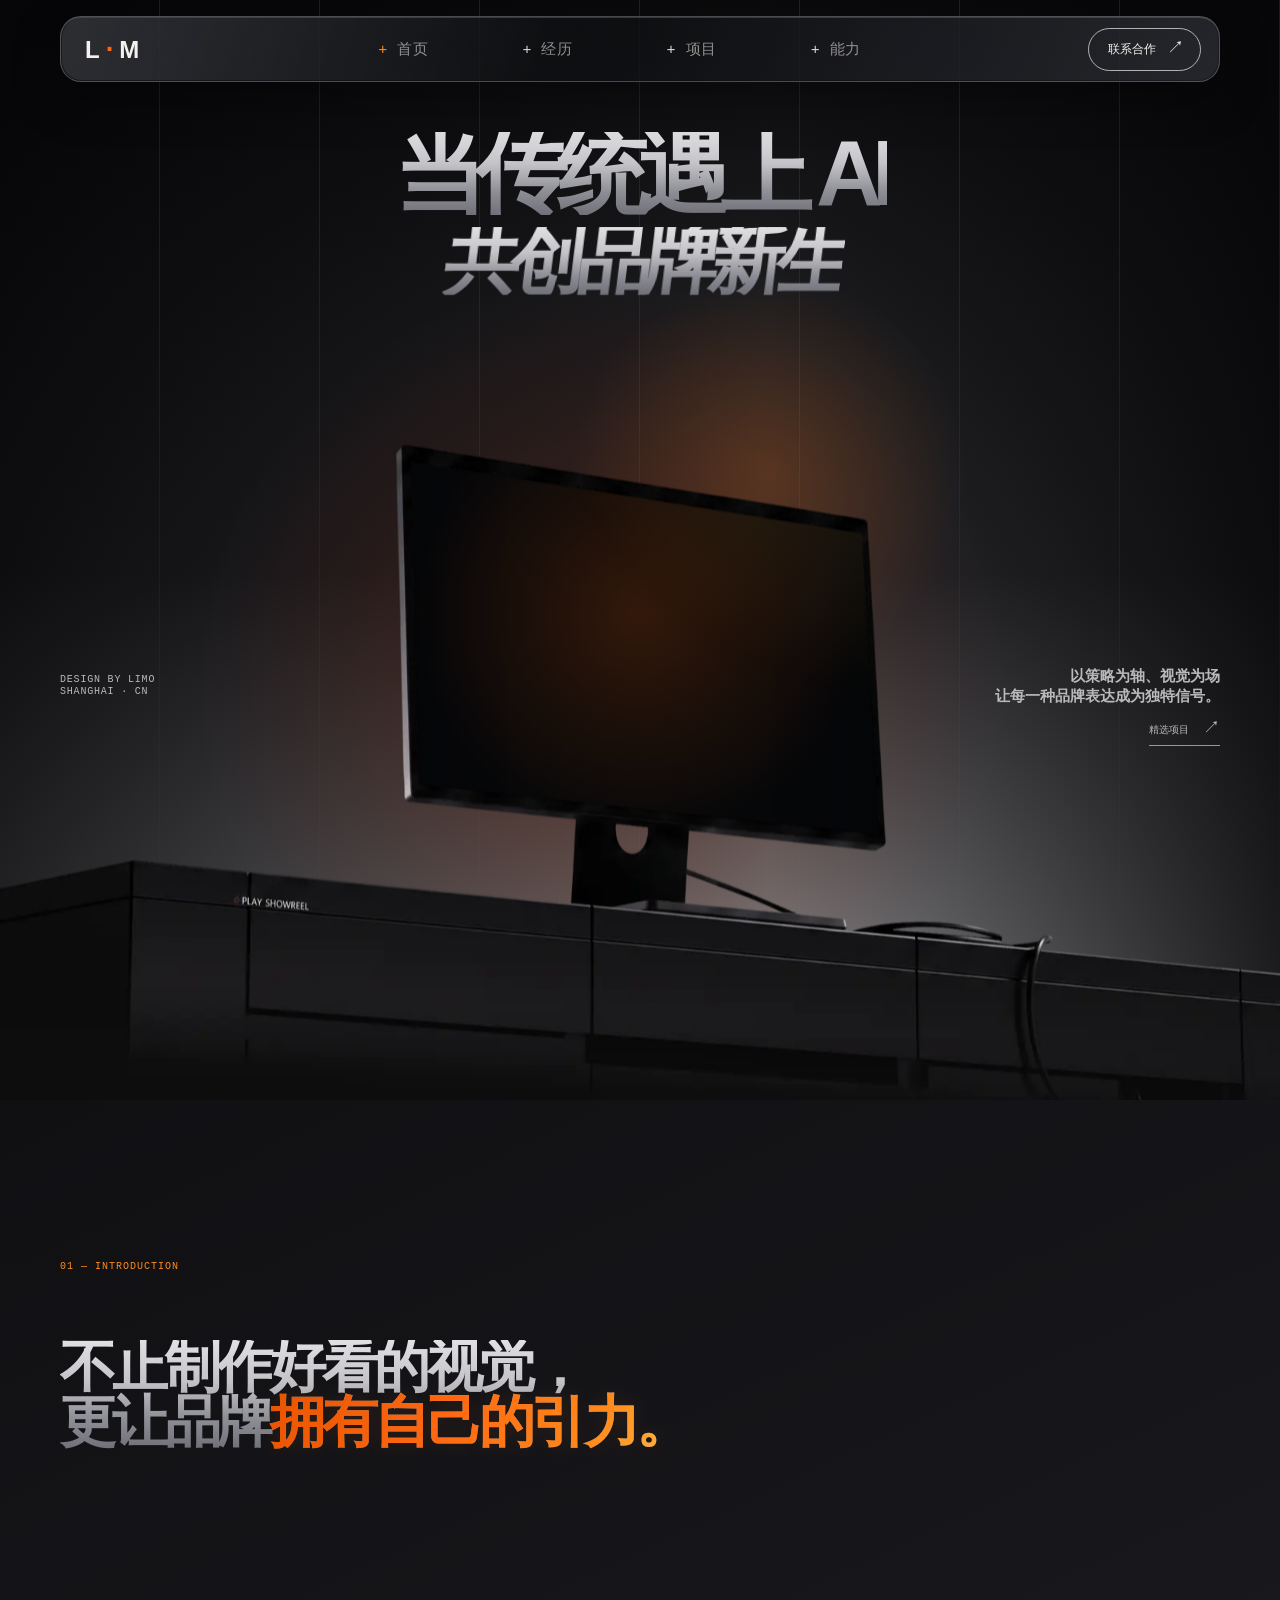
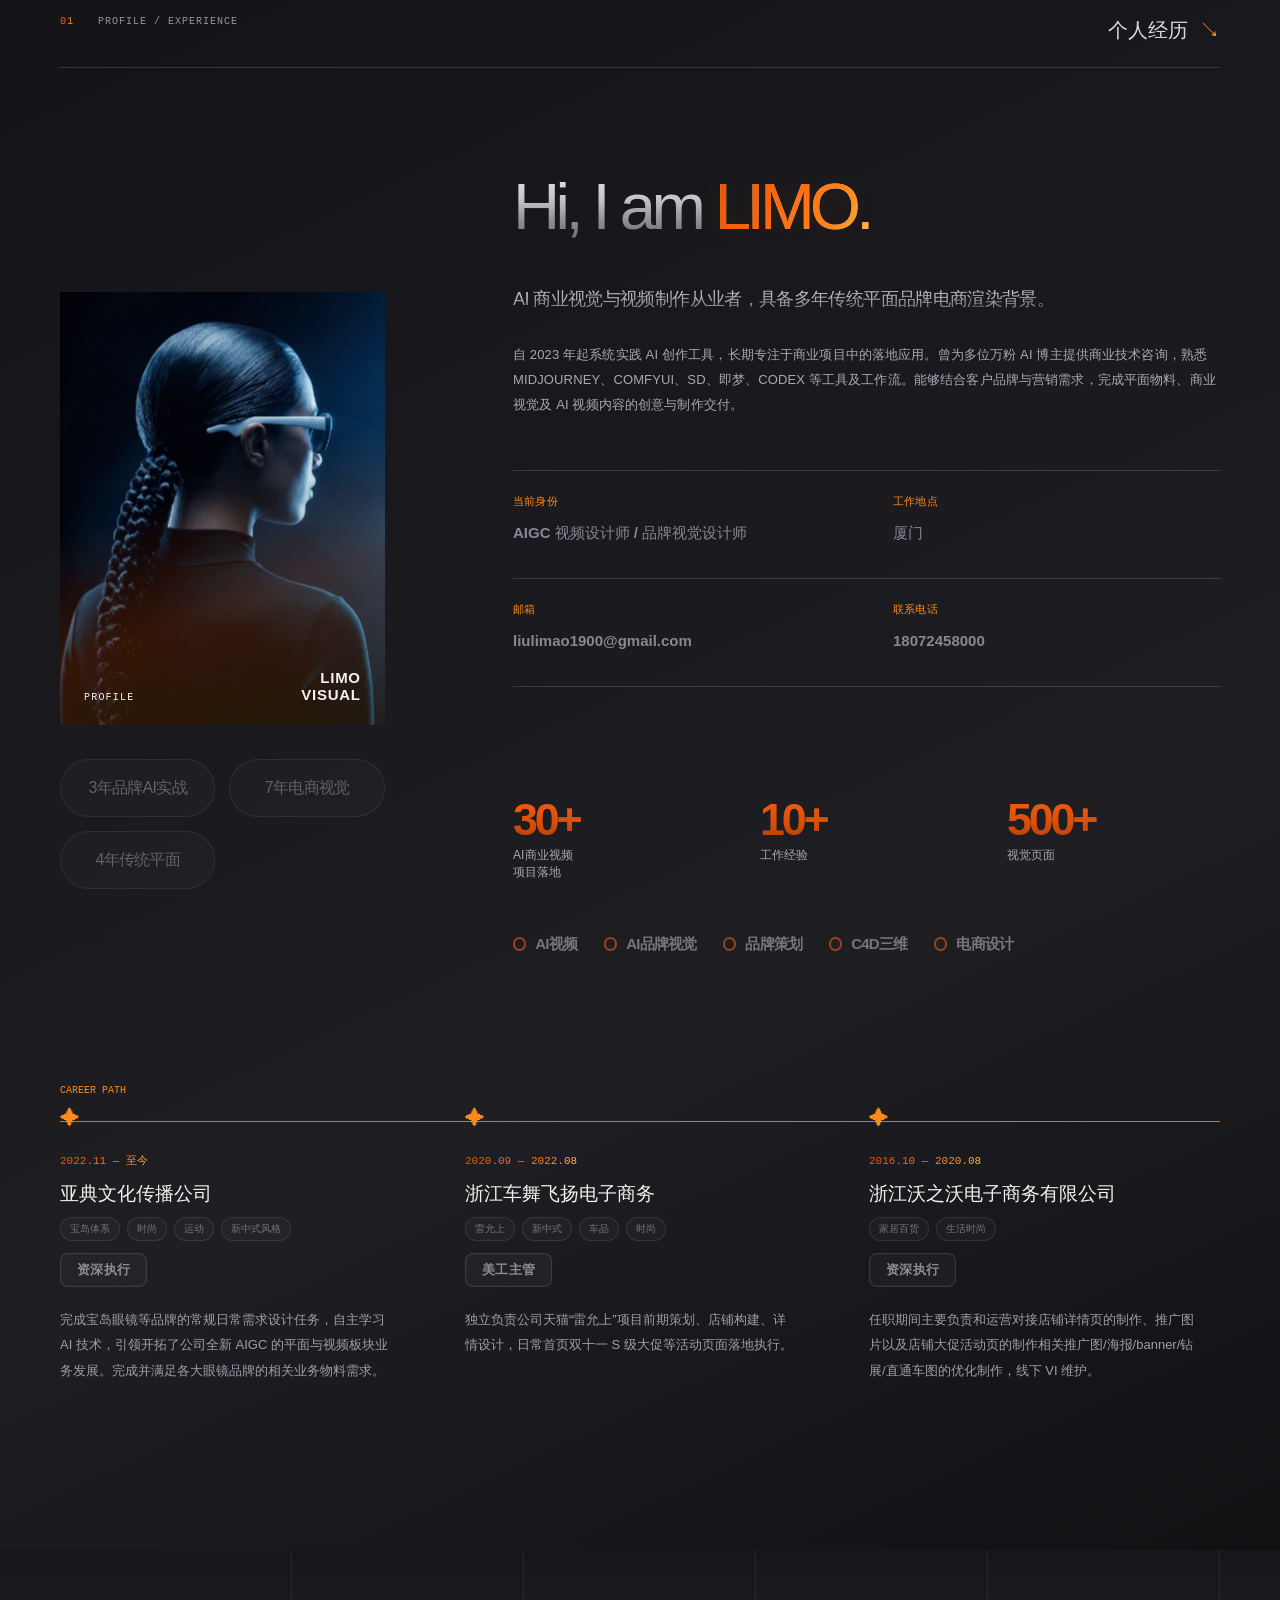
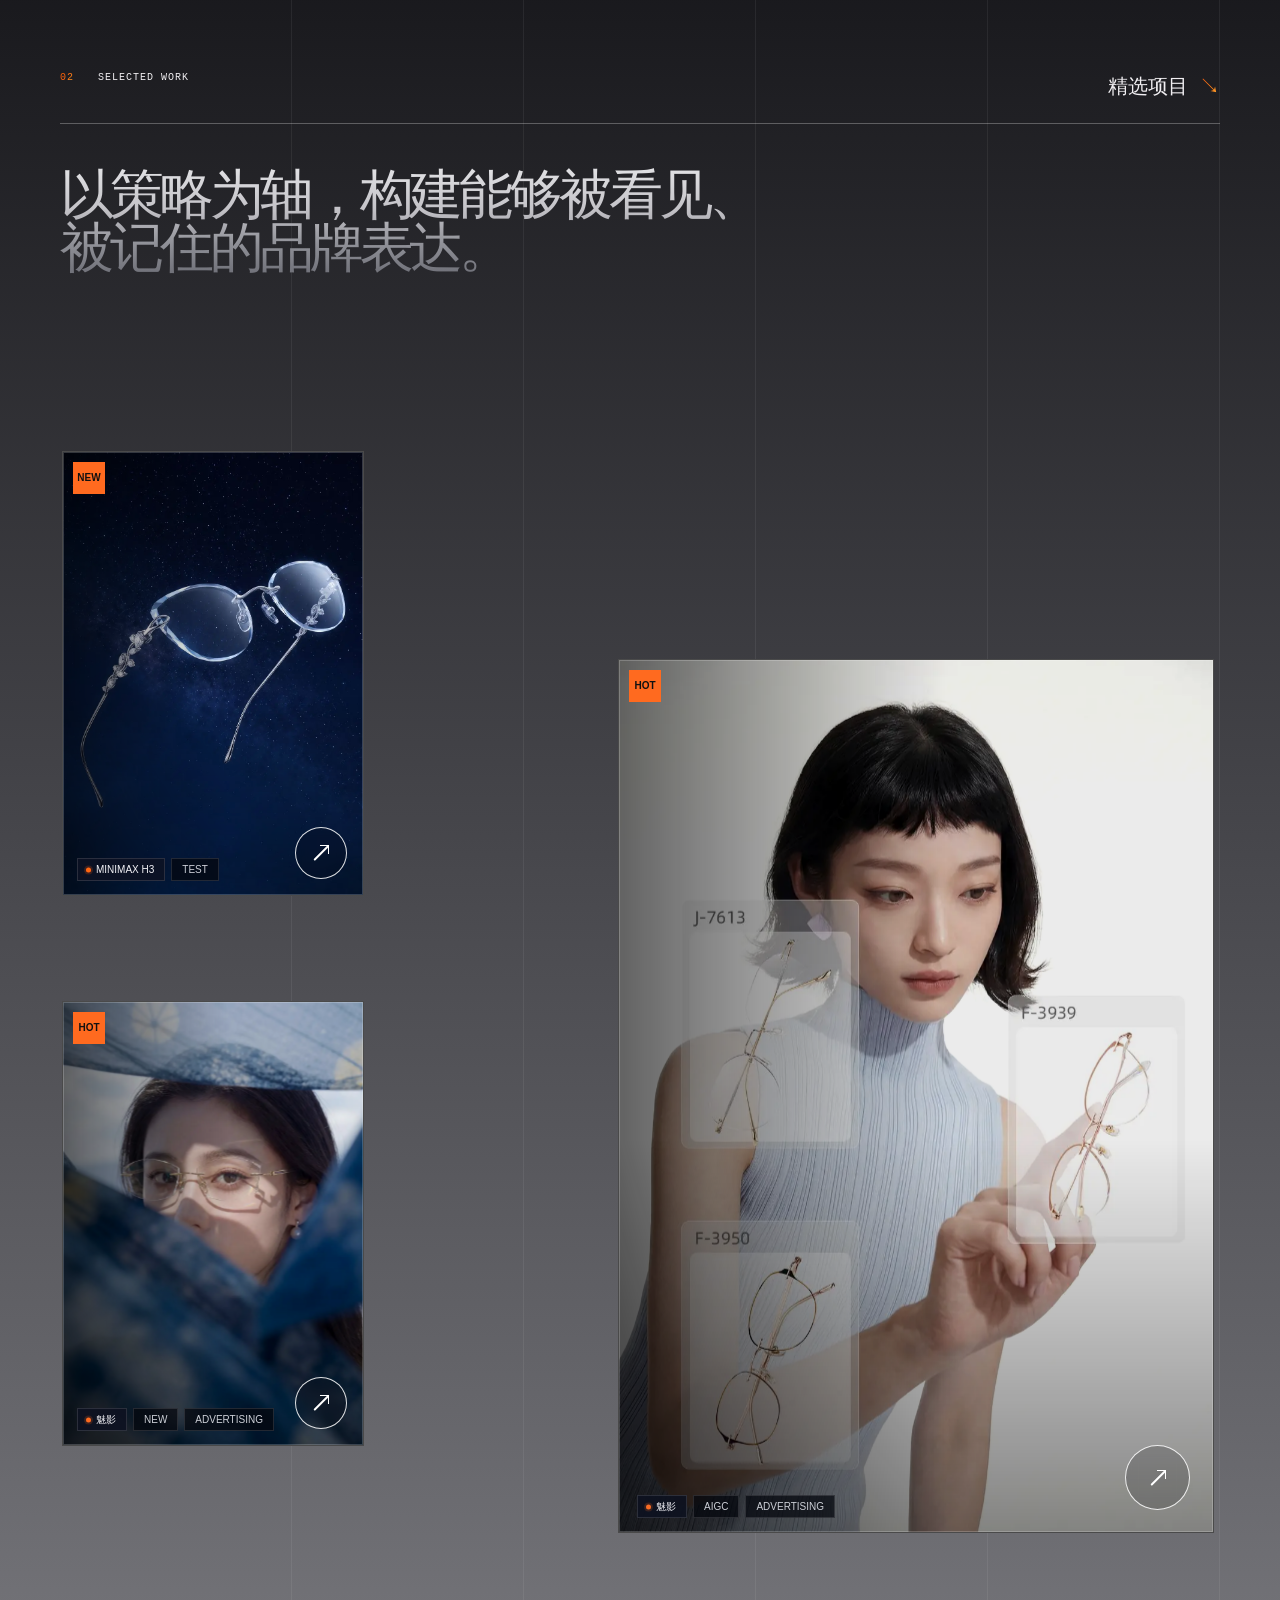
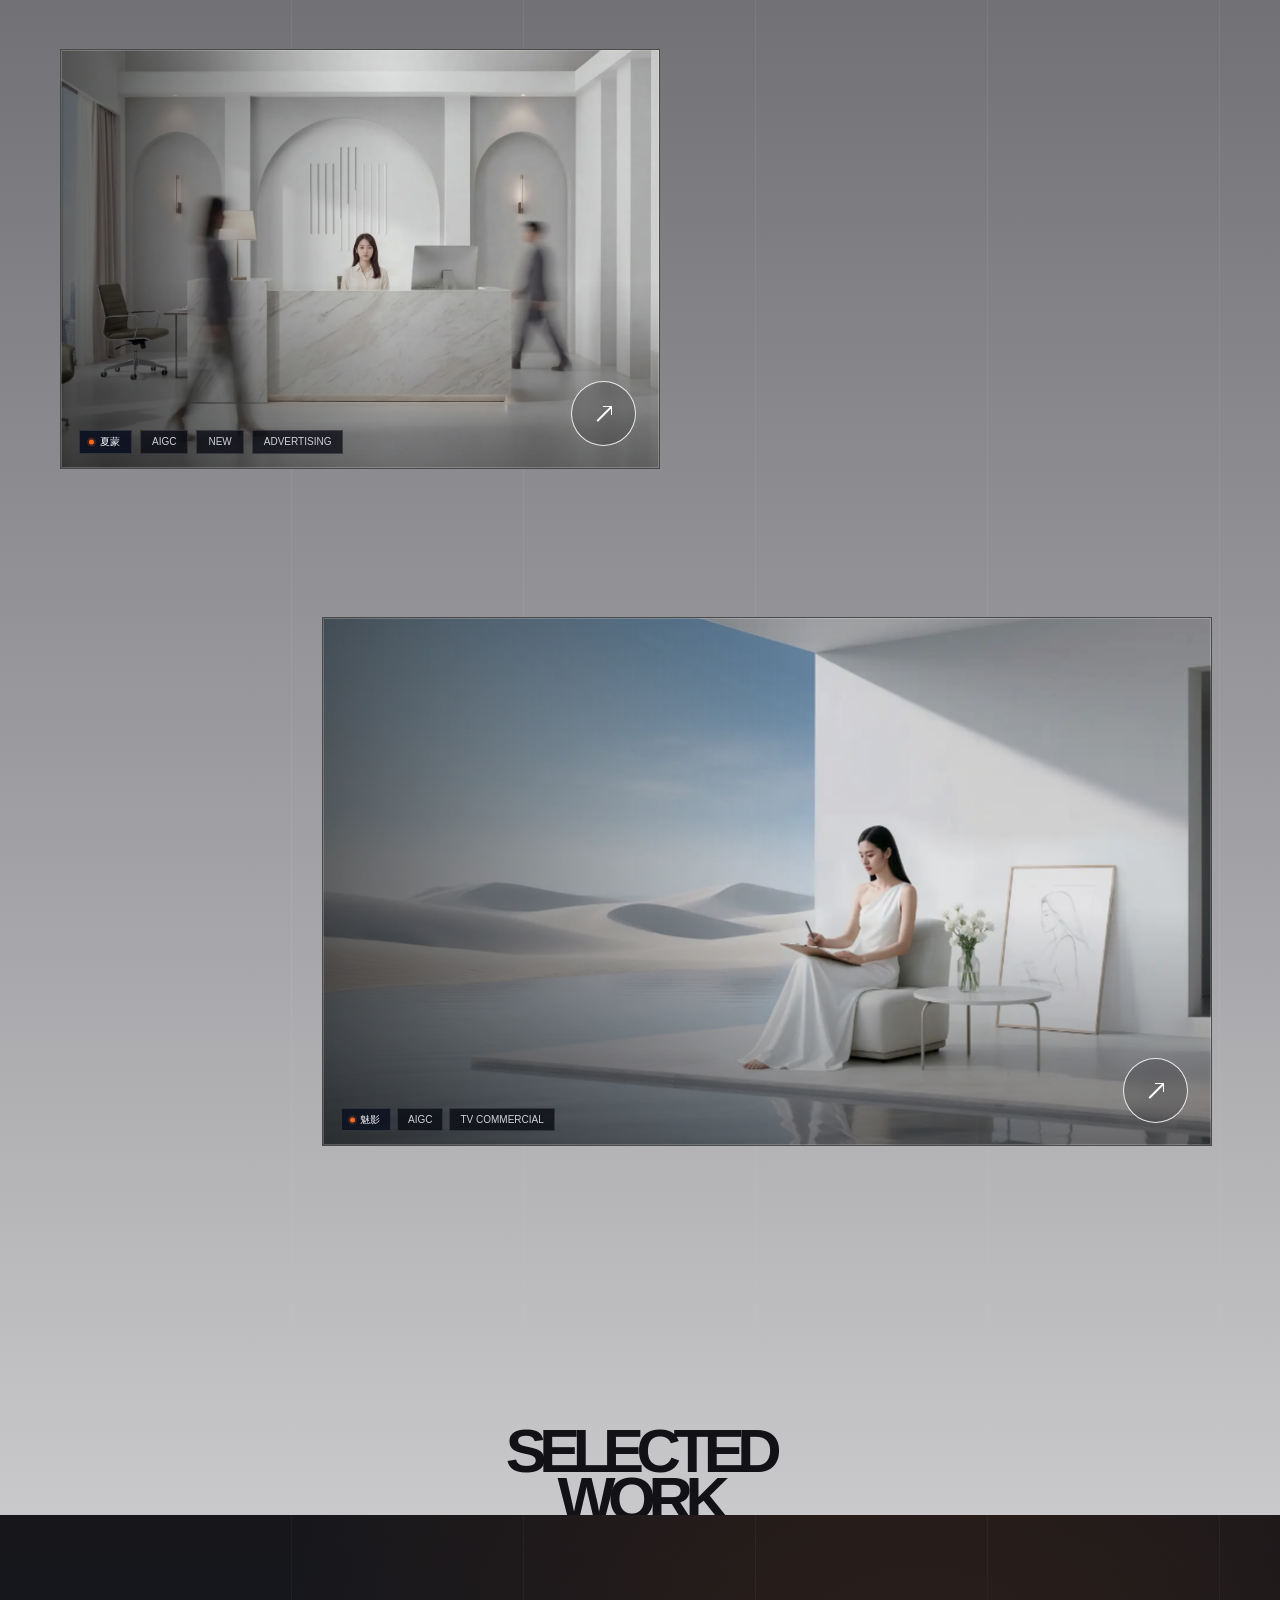
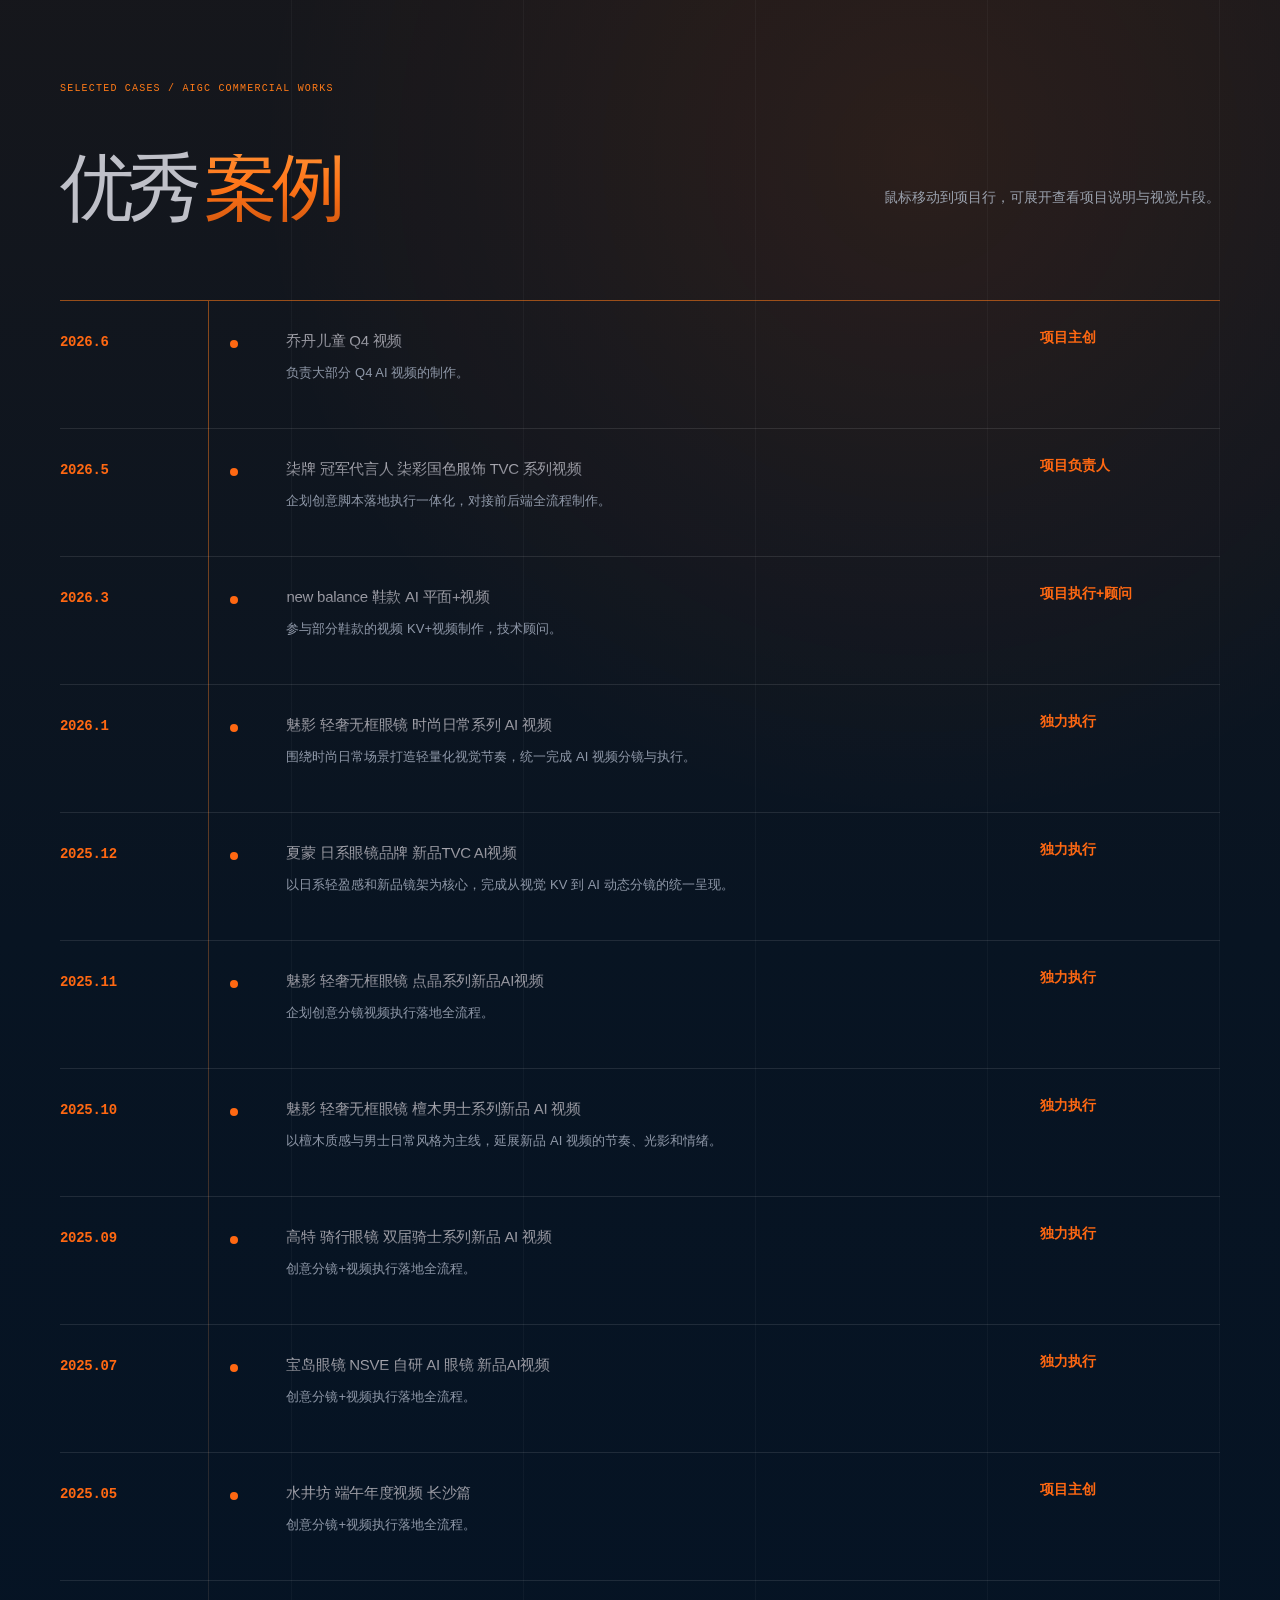
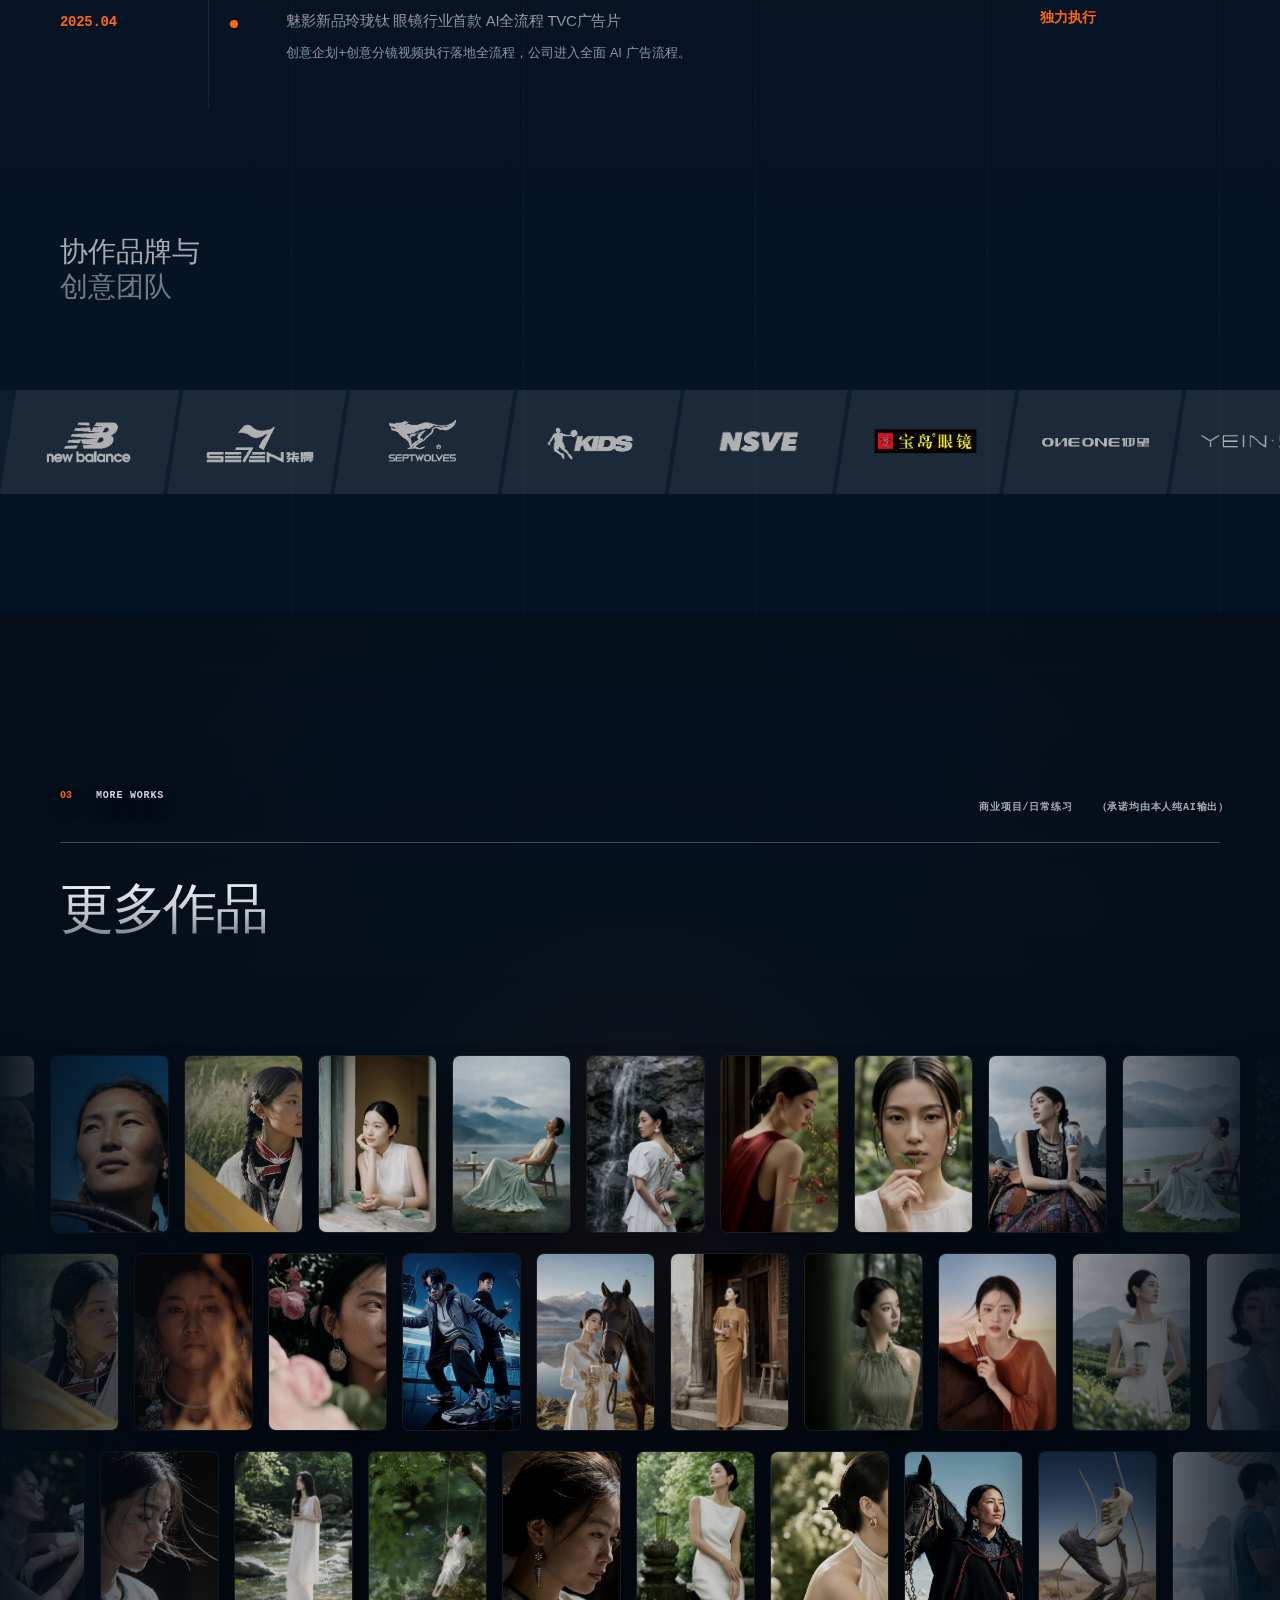
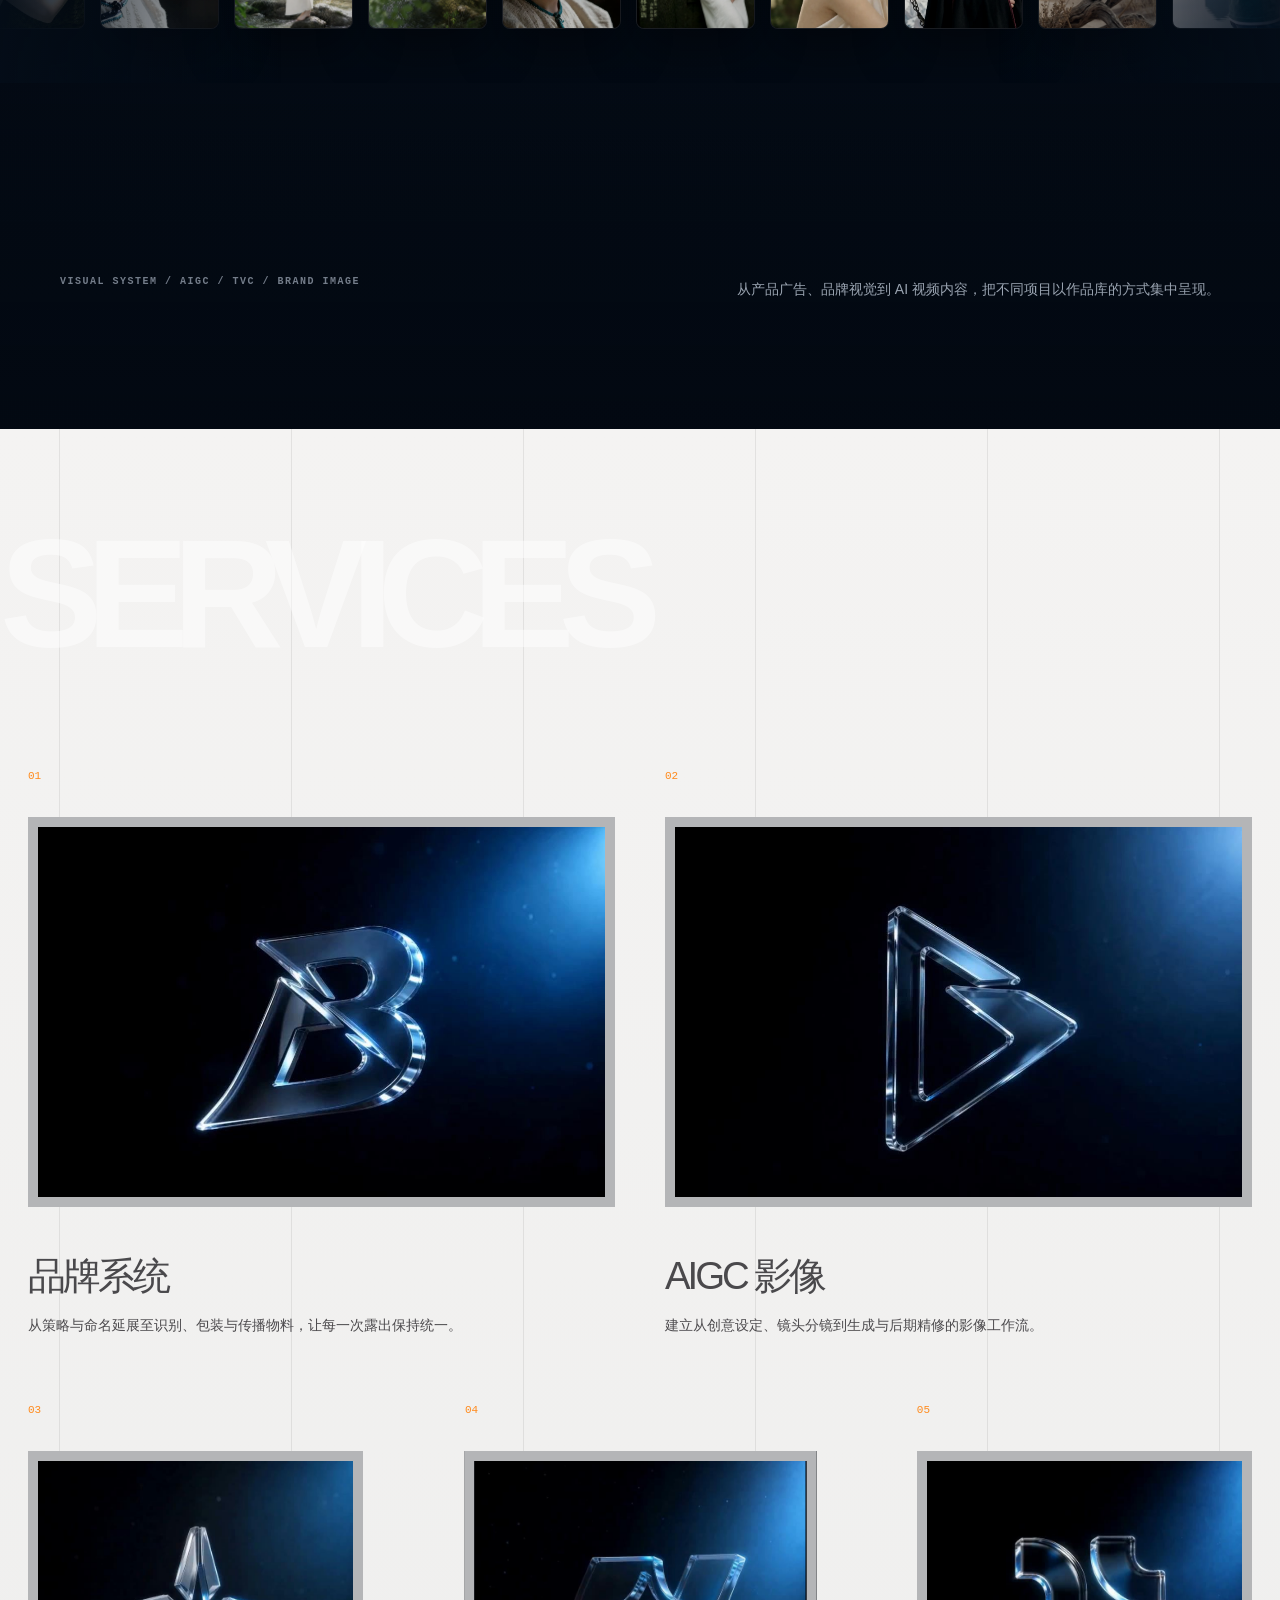
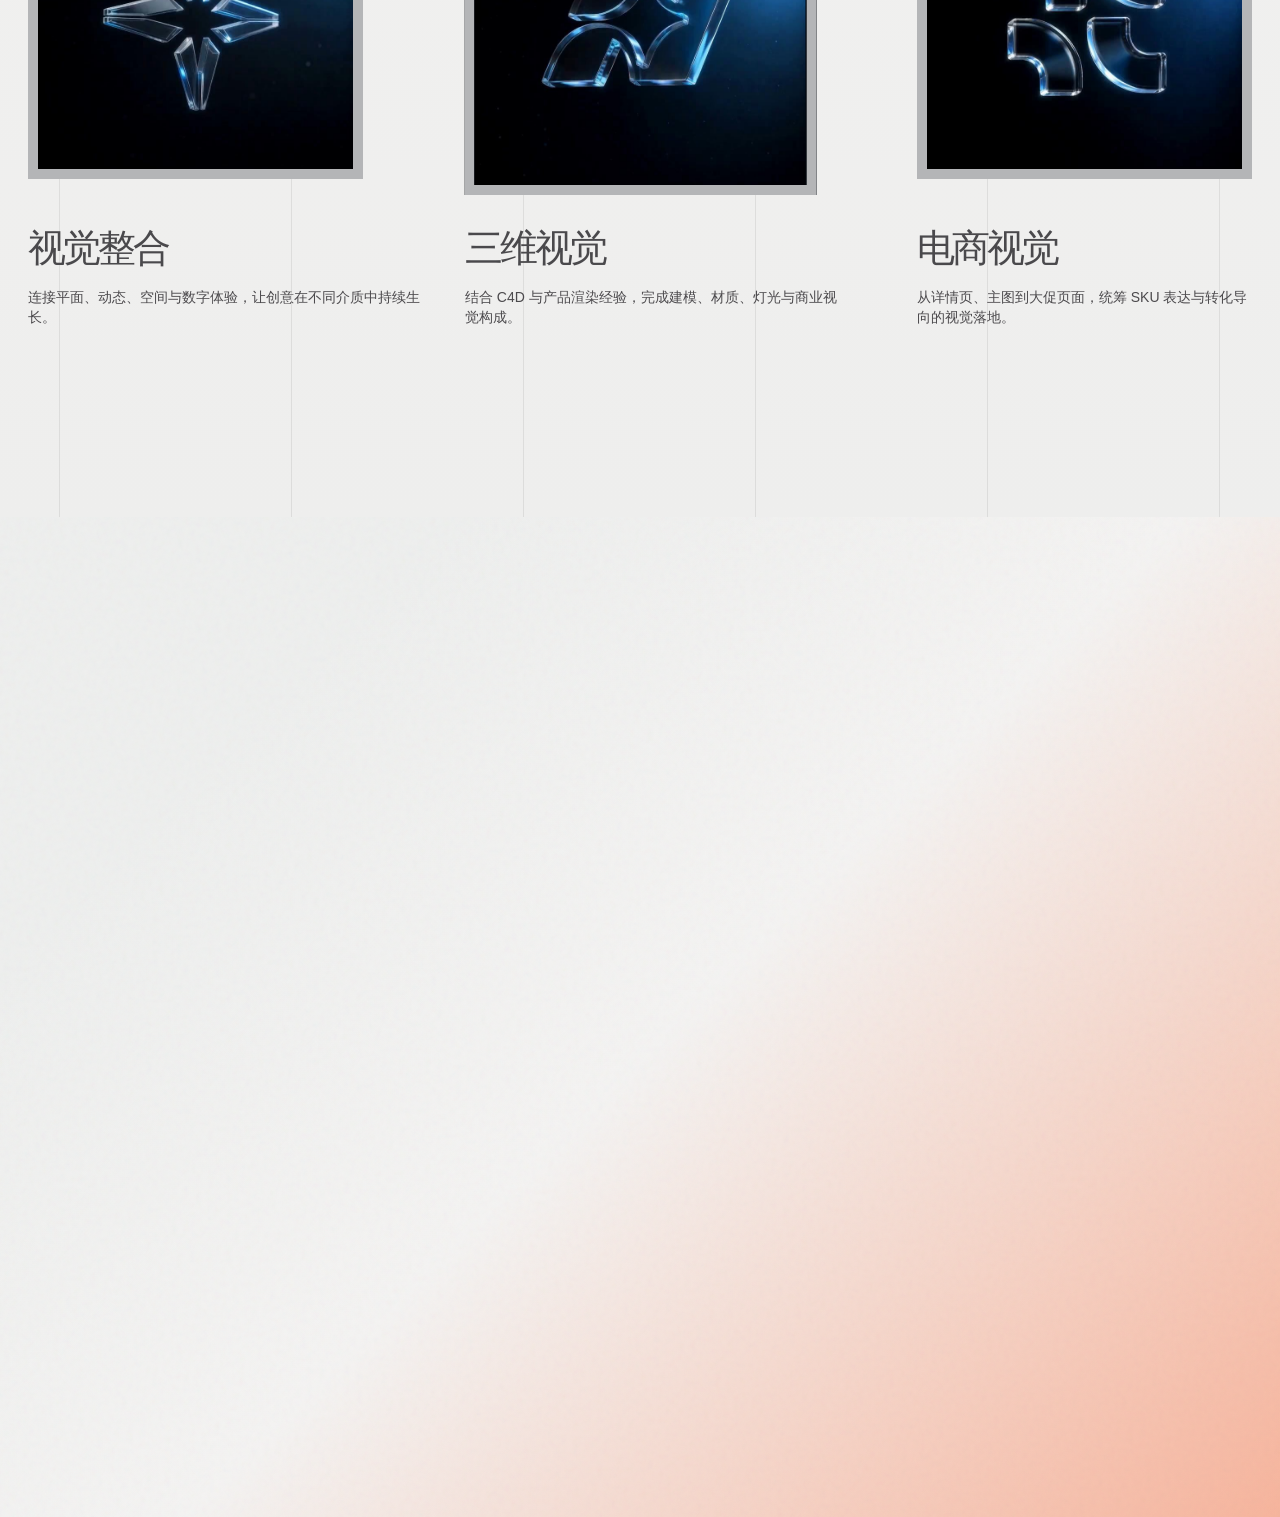
==== index.html @ 73b70763 "Hide duplicate glasses work wall image" ====
<!doctype html>
<html lang="zh-CN">
  <head>
    <meta charset="UTF-8" />
    <meta name="viewport" content="width=device-width, initial-scale=1.0" />
    <meta name="theme-color" content="#070709" />
    <title>LIN Visual Designer</title>
    <link rel="preload" as="image" href="/assets/hero-monitor-mockup.webp" fetchpriority="high">
    <script type="module" crossorigin src="/assets/index-1T3dddRA.js?v=LIMO-LATEST-2026-08-17-PORTRAIT-01-R2"></script>
    <link rel="stylesheet" crossorigin href="/assets/index-3lF3EoCB.css?v=LIMO-LATEST-2026-08-17-PORTRAIT-01-R2">
    <link rel="stylesheet" crossorigin href="/assets/custom-fig2-layout.css?v=LIMO-WORK-WALL-VIDEO-R1">
  </head>
  <body>
    <div id="root"></div>
    <script src="/assets/latest-restore.js?v=LIMO-WORK-WALL-HIDE-GLASSES-R1"></script>
    <script src="/assets/online-lite-overrides.js?v=LIMO-FEATURED-02-FULL-R1"></script>
  </body>
</html>
---- assets/index-3lF3EoCB.css ----
:root{--bg:#08080a;--ink:#f4f2ee;--muted:#96949d;--line:#ffffff24;--acid:#d8ff3e;--shell:min(1700px,calc(100vw - 120px));color:var(--ink);background:var(--bg);scroll-behavior:smooth;font-family:"Microsoft YaHei","PingFang SC",Arial,sans-serif}*{box-sizing:border-box}body{background:var(--bg);margin:0;overflow-x:hidden}button,a{font:inherit;color:inherit}button{cursor:pointer;background:0 0;border:0}.shell{width:var(--shell);margin:auto}.site{opacity:0;transition:opacity .7s}.site.is-loaded{opacity:1}.nav{z-index:10;justify-content:space-between;align-items:center;height:92px;display:flex;position:absolute;left:50%;transform:translate(-50%)}.brand{letter-spacing:6px;font-size:24px;font-weight:800}.brand span{color:var(--acid);font-size:27px}.nav-links{gap:30px;display:flex}.nav-links button{color:#b7b5bb;padding:8px 0;font-size:13px;transition:all .25s}.nav-links button.active,.nav-links button:hover{color:#fff}.nav-links sup{color:var(--acid);margin-left:4px;font-size:8px}.contact-pill{border:1px solid #ffffffa6;border-radius:99px;padding:12px 16px 12px 19px;font-size:12px;transition:all .25s}.contact-pill:hover{color:#101014;background:#fff}.arrow{margin-left:8px;font-size:20px;line-height:0;display:inline-block}.diagonal{font-size:17px}.hero{isolation:isolate;background:#15151a;height:max(760px,100vh);min-height:760px;position:relative;overflow:hidden}.hero-video{object-fit:cover;opacity:.29;filter:saturate(.35)contrast(1.2);z-index:-4;width:100%;height:100%;position:absolute}.hero:after{content:"";z-index:-3;background:radial-gradient(circle at 61% 44%,#d0ff3b2b,#0000 19%),radial-gradient(circle at 48% 62%,#6d23ff40,#0000 38%),linear-gradient(90deg,#030305b3,#0202031f 60%,#050507c7);position:absolute;inset:0}.hero-grain,.contact-noise{opacity:.15;pointer-events:none;background-image:url("data:image/svg+xml,%3Csvg viewBox='0 0 180 180' xmlns='http://www.w3.org/2000/svg'%3E%3Cfilter id='n'%3E%3CfeTurbulence type='fractalNoise' baseFrequency='.9' numOctaves='4' stitchTiles='stitch'/%3E%3C/filter%3E%3Crect width='100%25' height='100%25' filter='url(%23n)' opacity='.5'/%3E%3C/svg%3E");position:absolute;inset:0}.hero-orbit{z-index:-2;border:1px solid #d8ff3e4d;border-radius:50%;position:absolute}.orbit-one{width:86vw;height:86vw;top:-31%;left:28%;transform:rotate(-21deg);box-shadow:inset 0 0 160px #d3ff3e17}.orbit-two{border-color:#ffffff24;width:58vw;height:78vw;top:11%;left:54%;transform:rotate(31deg)}.hero-content{height:100%;padding-top:clamp(190px,24vh,270px);position:relative}.eyebrow,.micro-label{letter-spacing:.05em;color:var(--acid);align-items:center;gap:10px;font-family:Consolas,"Microsoft YaHei",monospace;font-size:11px;display:flex}.eyebrow i{background:var(--acid);border-radius:50%;width:7px;height:7px;display:block}.hero-eyebrow span{color:#cfccd4;margin-left:auto}.hero-kicker{color:#c8c5cd;letter-spacing:.18em;margin:98px 0 16px;font-family:Consolas,"Microsoft YaHei",monospace;font-size:11px}.hero h1{letter-spacing:-.085em;max-width:1120px;margin:0;font-size:clamp(66px,9.15vw,164px);font-weight:500;line-height:.9}.hero h1 span{color:#d9d7dc;display:block}.hero h1 strong{color:var(--acid);font-style:normal;font-weight:600}.hero-bottom{justify-content:space-between;align-items:end;width:100%;display:flex;position:absolute;bottom:78px;left:0}.hero-bottom p{color:#d2cfd7;margin:0;font-size:14px;line-height:1.8}.round-button{border:1px solid #ffffffb3;border-radius:50%;width:92px;height:92px;font-size:26px;transition:all .3s}.round-button:hover{background:var(--acid);color:#111;transform:rotate(45deg)}.hero-index,.hero-coordinates{letter-spacing:.13em;color:#a8a4ad;font-family:Consolas,"Microsoft YaHei",monospace;font-size:10px;position:absolute;bottom:35px}.hero-index{left:60px}.hero-index span{color:var(--acid);margin-left:8px;font-size:16px}.hero-coordinates{right:60px}.section{padding:142px 0}.section-head{border-bottom:1px solid var(--line);justify-content:space-between;align-items:flex-start;padding-bottom:23px;display:flex}.section-head>div{letter-spacing:.1em;color:var(--muted);gap:24px;font-family:Consolas,"Microsoft YaHei",monospace;font-size:10px;display:flex}.section-head>div span{color:var(--acid)}.section-head p{margin:0}.section-head h2{color:#ddd9e0;margin:0;font-size:20px;font-weight:500}.section-head h2 em{color:var(--acid);padding-left:11px;font-size:21px;font-style:normal}.about{background:radial-gradient(at 65% 38%,#57146e2b,#0000 42%)}.about-grid{grid-template-columns:43% 1fr;gap:7.5vw;padding-top:78px;display:grid}.portrait-wrap{background:#222;border-radius:4px;height:594px;position:relative;overflow:hidden}.portrait-wrap img{object-fit:cover;filter:grayscale()contrast(1.12);opacity:.78;width:100%;height:100%}.portrait-wrap:after{content:"";background:linear-gradient(160deg,#0000 45%,#d8ff3e2e);position:absolute;inset:0}.portrait-tag{z-index:1;justify-content:space-between;align-items:end;display:flex;position:absolute;bottom:22px;left:24px;right:24px}.portrait-tag span{letter-spacing:.12em;font-family:Consolas,"Microsoft YaHei",monospace;font-size:10px}.portrait-tag b{text-align:right;letter-spacing:.05em;font-size:15px}.profile-copy{padding:24px 0}.micro-label{margin:0}.micro-label span{font-size:14px}.profile-copy h2{letter-spacing:-.07em;margin:18px 0 24px;font-size:clamp(46px,5vw,82px);font-weight:500;line-height:.95}.profile-copy h2 em,.strength-intro em{color:var(--acid);font-style:normal}.intro{color:#bbb7c0;max-width:660px;margin:0 0 35px;font-size:15px;line-height:1.9}.details{border-top:1px solid var(--line);grid-template-columns:1fr 1fr;display:grid}.details div{border-bottom:1px solid var(--line);flex-direction:column;gap:7px;min-height:72px;padding:13px 10px 13px 0;display:flex}.details div:nth-child(2n){padding-left:26px}.details span{color:var(--acid);font-size:10px}.details b,.details a{color:#e5e1e7;font-size:13px;font-weight:500;text-decoration:none}.stats{grid-template-columns:repeat(3,1fr);margin-top:35px;display:grid}.stats div{flex-direction:column;gap:4px;display:flex}.stats strong{color:var(--acid);letter-spacing:-.07em;font-size:42px;line-height:1}.stats span{color:#8f8b94;font-size:11px}.status-row{border-top:1px solid var(--line);border-bottom:1px solid var(--line);color:#b6b2ba;margin-top:29px;padding:16px 0;font-size:11px}.signal{background:var(--acid);width:7px;height:7px;box-shadow:0 0 12px var(--acid);border-radius:50%;margin:0 10px 1px 0;display:inline-block}.timeline{border-top:1px solid #d8ff3e8c;grid-template-columns:repeat(3,1fr);gap:54px;margin-top:115px;padding-top:28px;display:grid;position:relative}.timeline-label{color:#85818b;font-family:Consolas,"Microsoft YaHei",monospace;font-size:10px;position:absolute;top:-37px}.timeline article{position:relative}.star{color:var(--acid);font-size:20px;position:absolute;top:-43px}.timeline time{color:var(--acid);font-family:Consolas,"Microsoft YaHei",monospace;font-size:11px}.timeline h3{margin:13px 0;font-size:17px;font-weight:500}.timeline p{color:#92909a;max-width:390px;margin:0;font-size:12px;line-height:1.8}.work{background:#0f0f12;padding:142px 0;overflow:hidden}.section-note{color:#aaa7af;margin:48px 0 62px;font-size:16px;line-height:1.8}.project-list{flex-direction:column;gap:27px;display:flex}.project-card{isolation:isolate;background:#29252f;height:clamp(420px,52vw,720px);position:relative;overflow:hidden}.project-card img{object-fit:cover;filter:saturate(.75);width:100%;height:100%;transition:transform .8s cubic-bezier(.2,.8,.2,1),filter .6s}.project-card:hover img{filter:saturate(1.05);transform:scale(1.045)}.project-shade{background:linear-gradient(90deg,#00000094,#0000 55%),linear-gradient(#0000 55%,#00000070);position:absolute;inset:0}.project-meta{letter-spacing:.1em;justify-content:space-between;font-family:Consolas,"Microsoft YaHei",monospace;font-size:10px;display:flex;position:absolute;top:28px;left:31px;right:31px}.project-title{position:absolute;bottom:38px;left:31px}.project-title p{color:#cfccd1;margin:0 0 6px;font-size:13px}.project-title h3{letter-spacing:-.07em;margin:0;font-size:clamp(38px,4.5vw,72px);font-weight:500;line-height:1}.project-open{border:1px solid #ffffffbf;border-radius:50%;width:65px;height:65px;font-size:23px;transition:all .3s;position:absolute;bottom:37px;right:31px}.project-open:hover{background:var(--acid);color:#111}.project-line{background:#ffffff73;height:1px;position:absolute;bottom:23px;left:31px;right:31px}.violet{background:#443242}.ice{background:#33434c}.strength{padding-bottom:175px}.strength-intro{justify-content:space-between;align-items:end;padding:82px 0 62px;display:flex}.strength-intro h2{letter-spacing:-.075em;margin:0;font-size:clamp(43px,5.5vw,84px);font-weight:500;line-height:.97}.strength-intro p{color:#aaa6af;max-width:365px;margin:0 0 5px;font-size:14px;line-height:1.8}.strength-grid{grid-template-columns:repeat(4,1fr);gap:12px;display:grid}.strength-card{border:1px solid var(--line);background:linear-gradient(135deg,#ffffff06,#0000);min-height:335px;padding:22px;transition:all .35s;position:relative}.strength-card:hover{border-color:var(--acid);background:#d8ff3e0a;transform:translateY(-8px)}.strength-card>span{color:var(--acid);font-family:Consolas,"Microsoft YaHei",monospace;font-size:11px}.card-symbol{color:#ddd;margin:55px 0 34px;font-size:32px}.strength-card h3{margin:0 0 12px;font-size:20px;font-weight:500}.strength-card p{color:#99959e;max-width:290px;margin:0;font-size:12px;line-height:1.8}.strength-card>.arrow{position:absolute;bottom:20px;right:21px}.contact{color:#0d0d10;background:#d8ff3e;align-items:center;min-height:100vh;display:flex;position:relative;overflow:hidden}.contact:before{content:"";border:1px solid #00000038;border-radius:50%;width:80vw;height:80vw;position:absolute;bottom:-45vw;right:-18vw;box-shadow:0 0 0 110px #00000009,0 0 0 220px #00000006}.contact-noise{opacity:.09;mix-blend-mode:multiply}.contact-inner{padding:100px 0 35px;position:relative}.contact h2{letter-spacing:-.09em;margin:58px 0 65px;font-size:clamp(70px,10vw,174px);font-weight:500;line-height:.82}.contact h2 sup{vertical-align:top;letter-spacing:0;margin-left:13px;font-size:.2em}.mail-link{border-bottom:1px solid #131316;padding-bottom:12px;font-size:clamp(19px,2.2vw,34px);font-weight:600;text-decoration:none;transition:all .25s}.mail-link:hover{padding-left:11px}.mail-link .arrow{font-size:27px}.footer-line{border-top:1px solid #0006;justify-content:space-between;margin-top:120px;padding-top:17px;font-family:Consolas,"Microsoft YaHei",monospace;font-size:10px;display:flex}.footer-line button{padding:0;font-size:10px;text-decoration:underline}.reveal{opacity:0;animation:.8s .1s forwards rise;transform:translateY(20px)}.delay-1{animation-delay:.25s}@keyframes rise{to{opacity:1;transform:none}}@media (width<=900px){:root{--shell:calc(100vw - 44px)}.nav{height:72px}.nav-links{display:none}.contact-pill{font-size:11px}.hero{min-height:700px}.hero-content{padding-top:180px}.hero-bottom{bottom:75px}.hero-index{left:22px}.hero-coordinates{right:22px}.about-grid{grid-template-columns:1fr;gap:28px}.portrait-wrap{height:440px}.timeline{grid-template-columns:1fr;gap:38px}.strength-grid{grid-template-columns:1fr 1fr}.strength-intro{flex-direction:column;align-items:start;gap:28px}.section,.work{padding:95px 0}.footer-line{margin-top:90px}.project-card{height:460px}}@media (width<=520px){.hero h1{font-size:58px}.hero-kicker{margin-top:84px}.hero-bottom p{font-size:12px}.round-button{width:68px;height:68px}.portrait-wrap{height:360px}.details{grid-template-columns:1fr}.details div:nth-child(2n){padding-left:0}.stats strong{font-size:34px}.strength-grid{grid-template-columns:1fr}.section-head h2{font-size:16px}.project-meta,.project-title{left:19px}.project-meta,.project-open{right:19px}.project-line{left:19px;right:19px}.contact h2{font-size:57px}.footer-line span:nth-child(2){display:none}}.reveal{opacity:0;transition:opacity .8s,transform .8s cubic-bezier(.2,.72,.22,1);animation:none;transform:translateY(32px)}.reveal.is-visible{opacity:1;transform:none}.delay-1{transition-delay:.13s}.hero-editorial{background:linear-gradient(#101013 0%,#303035 50%,#a5a5a8 100%);height:100vh;min-height:780px}.hero-editorial:after{z-index:-2;background:linear-gradient(#00000059,#0000 50%,#00000017)}.hero-editorial .hero-video{opacity:.055;filter:grayscale()contrast(1.2);mix-blend-mode:screen}.editorial-grid{opacity:.48;background:repeating-linear-gradient(90deg,#0000 0 calc(12.5% - 1px),#ffffff2b calc(12.5% - 1px) 12.5%);position:absolute;inset:0;-webkit-mask-image:linear-gradient(#000,#0000 88%);mask-image:linear-gradient(#000,#0000 88%)}.hero-editorial .hero-content{padding-top:112px}.hero-topline{z-index:2;letter-spacing:.08em;color:#d7d6d8;justify-content:space-between;font-family:Consolas,"Microsoft YaHei",monospace;font-size:10px;display:flex;position:relative}.editorial-title{z-index:1;flex-direction:column;align-items:center;display:flex;position:relative;letter-spacing:-.115em!important;color:#e7e6e6!important;margin:27px 0 0!important;font-size:clamp(105px,15.1vw,254px)!important;font-weight:800!important;line-height:.73!important}.editorial-title span{color:inherit;-webkit-text-stroke:0;display:block}.hero-object{z-index:3;aspect-ratio:1.53;background:#11101b;border:7px solid #111115;border-radius:5px;width:min(550px,37vw);animation:6s ease-in-out infinite object-float;position:absolute;top:48%;left:50%;overflow:hidden;transform:translate(-50%,-14%)rotate(6deg);box-shadow:-22px 27px 35px #0000004d,inset 0 0 0 1px #ffffff1c}.object-bar,.object-footer{color:#9d9aa9;letter-spacing:.08em;border-bottom:1px solid #ffffff24;justify-content:space-between;align-items:center;height:31px;padding:0 12px;font:8px Consolas,"Microsoft YaHei",monospace;display:flex}.object-footer{border-top:1px solid #ffffff24;border-bottom:0}.object-core{background:radial-gradient(circle,#2d2559,#0000 17%),radial-gradient(circle at 44% 53%,#d4ff37ad,#0000 2%),linear-gradient(125deg,#151221,#08080e);place-items:center;height:calc(100% - 62px);display:grid;position:relative;overflow:hidden}.object-core:before,.object-core:after{content:"";aspect-ratio:1;border:1px solid #d8ff3eb3;border-radius:50%;width:26%;animation:2.8s ease-out infinite signal;position:absolute}.object-core:after{animation-delay:1.4s}.object-core i{aspect-ratio:1;background:var(--acid);z-index:1;border-radius:50%;width:42px;position:relative;box-shadow:0 0 0 14px #d8ff3e1f,0 0 32px #d8ff3eb3}.object-core b{letter-spacing:-.06em;color:#eee;font:700 12px/1 DM Mono,monospace;position:absolute;bottom:15px;left:18px}.object-core em{color:var(--acid);font-size:20px;font-style:normal;position:absolute;top:13px;right:18px}.hero-caption{z-index:4;flex-direction:column;align-items:flex-end;gap:20px;display:flex;position:absolute;bottom:92px;right:0}.hero-caption p{color:#f4f2f0;text-align:right;margin:0;font-size:14px;font-weight:600;line-height:1.55}.hero-caption button{border-bottom:1px solid #f2f2f1;padding:0 0 8px;font-family:Consolas,"Microsoft YaHei",monospace;font-size:10px;transition:all .25s}.hero-caption button:hover{color:var(--acid);border-color:var(--acid)}.hero-editorial .hero-index,.hero-editorial .hero-coordinates{color:#f1eff0;z-index:4}.hero-editorial .hero-coordinates{right:60px}.hero-editorial .hero-index span{color:var(--acid)}@keyframes object-float{0%,to{transform:translate(-50%,-14%)rotate(6deg)}50%{transform:translate(-50%,-17%)rotate(3deg)}}@keyframes signal{0%{opacity:.9;transform:scale(.4)}to{opacity:0;transform:scale(4)}}.project-card{clip-path:inset(0);border-radius:0}.project-card:before{content:"";z-index:3;background:var(--acid);transform-origin:0;width:100%;height:4px;transition:transform .55s;position:absolute;top:0;left:0;transform:scaleX(0)}.project-card:hover:before{transform:scaleX(1)}.project-card .project-meta,.project-title,.project-open{z-index:2}@media (width<=900px){.hero-editorial .hero-content{padding-top:105px}.hero-topline{font-size:8px}.editorial-title{margin-top:75px!important;font-size:18vw!important}.hero-object{width:65vw;top:48%}.hero-caption{bottom:95px;right:0}.hero-editorial .hero-coordinates{right:22px}.hero-caption p{font-size:12px}}@media (width<=520px){.hero-editorial{min-height:690px}.hero-topline span:last-child{display:none}.editorial-title{margin-top:89px!important;font-size:21vw!important;line-height:.82!important}.hero-object{width:82vw;top:45%}.hero-caption{bottom:85px}.hero-caption p{display:none}.hero-editorial .hero-index{bottom:25px}.hero-editorial .hero-coordinates{font-size:8px;bottom:25px}}.about{background:linear-gradient(155deg,#101013 0%,#1e1e23 70%,#111114 100%)!important;padding-top:0!important}.manifesto{border-bottom:1px solid #ffffff29;flex-direction:column;justify-content:center;min-height:86vh;padding:142px 0 84px;display:flex;position:relative}.manifesto>span,.manifesto>p{letter-spacing:.1em;color:var(--acid);margin:0;font:10px Consolas,"Microsoft YaHei",monospace}.manifesto h2{letter-spacing:-.09em;max-width:1420px;margin:42px 0 0;font-size:clamp(47px,6.8vw,116px);font-weight:600;line-height:.9}.manifesto h2 span{color:var(--acid)}.manifesto>p{color:#b2b0b7;position:absolute;bottom:32px;right:0}.manifesto.reveal{filter:blur(9px);transition:opacity 1s,transform 1s,filter 1s}.manifesto.reveal.is-visible{filter:none}.about-grid{grid-template-columns:28% 1fr!important;gap:10vw!important;padding-top:52px!important}.portrait-wrap{border-radius:0!important;height:480px!important}.profile-copy{padding-top:0!important}.profile-copy h2{font-size:clamp(48px,5.1vw,84px)!important}.timeline{padding-bottom:25px;margin-top:145px!important}.timeline article{padding-right:20px}.timeline h3{font-size:19px!important}.work{color:#111116;background:#acabb0!important;padding:122px 0 105px!important}.work .section-note{color:#343438;max-width:400px}.project-list{grid-template-rows:auto auto;grid-template-columns:minmax(0,.83fr) minmax(0,1.28fr);align-items:end;gap:clamp(25px,3vw,55px)!important;display:grid!important}.project-card{background:#222!important;height:auto!important;min-height:0!important}.project-1{grid-area:1/2;height:clamp(440px,46vw,680px)!important}.project-2{grid-area:1/1;margin-bottom:clamp(-120px,-9vw,-70px);height:clamp(340px,32vw,475px)!important}.project-3{grid-area:2/1/auto/-1;margin-top:20px;height:clamp(440px,42vw,610px)!important}.project-card img{filter:saturate(.74)contrast(1.08)!important}.project-meta{color:#f3f2f1;white-space:nowrap;background:#111116;gap:6px;max-width:80%;padding:9px 12px;bottom:0;z-index:4!important;top:auto!important;left:0!important;right:auto!important}.project-meta span:last-child{display:none}.project-title{z-index:3!important;bottom:45px!important;left:24px!important}.project-title h3{font-size:clamp(31px,4vw,68px)!important}.project-title p{font-size:11px!important}.project-open{-webkit-backdrop-filter:blur(6px);backdrop-filter:blur(6px);background:#0a0a0c59;z-index:4!important;bottom:22px!important;right:23px!important}.project-line{display:none}.work-all{text-align:left;color:#111116;border-top:1px solid #0000008c;grid-template-columns:1fr 2fr 36px 55px;align-items:end;width:100%;margin-top:105px;padding:35px 0 0;display:grid}.work-all span{text-transform:uppercase;letter-spacing:.08em;font:10px Consolas,"Microsoft YaHei",monospace}.work-all strong{letter-spacing:-.1em;font-size:clamp(46px,6.3vw,104px);line-height:.78}.work-all sup{align-self:start;font:12px Consolas,"Microsoft YaHei",monospace}.work-all .arrow{justify-self:end;font-size:34px;transition:transform .3s}.work-all:hover .arrow{transform:translate(8px,-8px)}.strength{position:relative;padding-top:165px!important;padding-bottom:185px!important}.strength-ghost{letter-spacing:-.12em;color:#ffffff09;pointer-events:none;width:100%;font-size:clamp(100px,20vw,350px);font-weight:800;line-height:.75;position:absolute;top:34px;left:0;overflow:hidden}.strength .section-head,.strength-intro,.strength-grid{position:relative}.strength-intro h2{max-width:880px}.strength-grid{background:#ffffff29;border:1px solid #ffffff29;grid-template-columns:1fr 1fr!important;gap:1px!important}.strength-card{background:#101013!important;border:0!important;min-height:290px!important;padding:27px!important}.card-symbol{position:absolute;top:4px;right:25px;color:#d8ff3ee0!important;margin:0!important}.strength-card h3{letter-spacing:-.06em;margin-top:90px!important;font-size:clamp(25px,2.2vw,38px)!important}.strength-card p{max-width:460px!important}.strength-card>.arrow{font-size:26px!important}.contact{color:#f2f0ef!important;background:#101013!important}.contact:before{border-color:#d8ff3e2e!important;width:98vw!important;height:98vw!important;box-shadow:0 0 0 110px #d8ff3e06,0 0 0 220px #d8ff3e05!important}.mail-link{border-color:#ffffffa6!important}.footer-line{border-color:#ffffff4d!important}@media (width<=900px){.manifesto{min-height:60vh;padding:125px 0 75px}.about>.section-head{margin-top:70px}.about-grid{grid-template-columns:1fr!important}.work{padding-top:90px!important}.project-list{grid-template-columns:1fr 1fr;gap:18px!important}.project-1{height:450px!important}.project-2{margin-bottom:-65px;height:360px!important}.project-3{margin-top:45px;height:450px!important}.work-all{margin-top:70px}.strength{padding-top:120px!important}.strength-grid{grid-template-columns:1fr 1fr!important}}@media (width<=560px){.manifesto{min-height:54vh}.manifesto h2{font-size:43px}.manifesto>p{right:0}.project-list{gap:18px!important;display:flex!important}.project-card,.project-1,.project-2,.project-3{height:355px!important;margin:0!important}.project-3{height:390px!important}.work-all{grid-template-columns:1fr 1.7fr 28px;gap:5px}.work-all strong{font-size:44px}.work-all .arrow{display:none}.strength-grid{grid-template-columns:1fr!important}.strength-card{min-height:250px!important}.strength-intro{padding-top:85px!important}}.hero-monitor{aspect-ratio:1.37;width:min(720px,47vw);top:48%;background:#d5d4d6!important;border:13px solid #070709!important;border-radius:2px!important;animation:6s ease-in-out infinite monitor-float!important;overflow:visible!important;box-shadow:-25px 37px 45px #00000054,inset 0 0 0 2px #ffffff73!important}.hero-monitor:before{content:"";z-index:-1;background:#ffffff26;border:2px solid #09090b;position:absolute;inset:-22px 12px 17px -21px;transform:translateZ(-1px)}.hero-monitor:after{content:"";background:#1b1b1e;border-radius:50%;width:23%;height:8px;position:absolute;bottom:-7px;left:38%;box-shadow:0 4px 6px #00000073}.monitor-screen{background:#121024;border:1px solid #191624;position:absolute;inset:12% 12.5%;overflow:hidden;box-shadow:inset 0 0 45px #00000094}.screen-bar,.screen-footer{color:#7e73ff;letter-spacing:.06em;border-bottom:1px solid #8273ff59;justify-content:space-between;align-items:center;height:11%;padding:0 10px;font:7px DM Mono,monospace;display:flex}.screen-footer{color:#605b88;border-top:1px solid #8273ff45;border-bottom:0;height:10%}.screen-art{background:radial-gradient(circle at 72% 21%,#6757fe59,#0000 27%),linear-gradient(135deg,#100e22,#18102b 67%,#080714);height:79%;position:relative;overflow:hidden}.screen-art:before{content:"";background:#796cff47;width:130%;height:1px;position:absolute;top:55%;left:-16%;transform:rotate(-8deg)}.screen-art span,.screen-art i,.screen-art b{color:#735cff;letter-spacing:-.19em;font:800 clamp(44px,6vw,105px)/.8 Manrope,sans-serif;position:absolute}.screen-art span{top:18%;left:7%;transform:rotate(8deg)}.screen-art i{top:43%;left:33%;transform:rotate(-12deg)}.screen-art b{top:27%;left:57%;transform:rotate(11deg)}.screen-art em{color:#d8ff3e;font-size:26px;font-style:normal;position:absolute;bottom:16%;right:11%}.monitor-neck{z-index:-2;clip-path:polygon(10% 0,90% 0,100% 100%,0 100%);background:linear-gradient(90deg,#09090b,#28282b 48%,#09090b);width:16%;height:18%;position:absolute;bottom:-18%;left:42%}.monitor-base{z-index:-3;clip-path:polygon(13% 0,87% 0,100% 100%,0 100%);background:linear-gradient(#101014,#020203);width:55%;height:10%;position:absolute;bottom:-27%;left:22.5%;box-shadow:0 10px 13px #0006}.hero-editorial .editorial-title{font-size:clamp(108px,15.5vw,265px)!important}.hero-editorial .editorial-title span:last-child{transform:translate(2%)}@keyframes monitor-float{0%,to{transform:translate(-50%,-14%)rotate(6deg)}50%{transform:translate(-50%,-16.5%)rotate(3.5deg)}}@media (width<=900px){.hero-monitor{width:69vw;border-width:10px!important}.monitor-screen{inset:11%}.monitor-neck{bottom:-17%}.monitor-base{bottom:-26%}}@media (width<=520px){.hero-monitor{width:84vw}.screen-art span,.screen-art i,.screen-art b{font-size:42px}.hero-monitor .monitor-base{bottom:-21%}}.nav-links{justify-content:space-between;gap:0;width:43%}.nav-links button{letter-spacing:.03em;font-family:Consolas,"Microsoft YaHei",monospace;font-size:10px}.nav-links button:before{content:"+ ";color:#ddd}.nav-links button sup{display:none}.nav-links button.active:before{color:var(--acid)}.collaboration{background:#101013;border-top:1px solid #ffffff1a;padding:145px 0 28px;overflow:hidden}.collaboration p{letter-spacing:.1em;color:var(--acid);margin:0 0 30px;font:10px Consolas,"Microsoft YaHei",monospace}.collaboration h2{letter-spacing:-.1em;margin:0;font-size:clamp(53px,7.4vw,130px);font-weight:600;line-height:.8}.marquee{white-space:nowrap;border-top:1px solid #ffffff30;border-bottom:1px solid #ffffff30;margin:92px 0 36px;overflow:hidden}.marquee-track{width:max-content;animation:30s linear infinite marquee-slide;display:flex}.marquee span{letter-spacing:-.09em;color:#e7e5e4;padding:24px 2vw;font-size:clamp(54px,7vw,120px);font-weight:700}.marquee i{color:var(--acid);vertical-align:middle;margin-left:2vw;font-size:.28em;font-style:normal}.marquee:hover .marquee-track{animation-play-state:paused}.collaboration-foot{color:#8e8a94;letter-spacing:.07em;justify-content:space-between;font:10px Consolas,"Microsoft YaHei",monospace;display:flex}@keyframes marquee-slide{to{transform:translate(-50%)}}.hero-editorial{background:linear-gradient(#0b0b0d 0%,#2f2f33 52%,#b2b1b4 100%)}.hero-editorial .hero-video{opacity:.025}.editorial-grid{opacity:.55}.hero-topline{color:#d1cfd2}.hero-caption p{max-width:255px}.work-all strong{transition:letter-spacing .35s}.work-all:hover strong{letter-spacing:-.075em}@media (width<=900px){.nav-links{display:none}.collaboration{padding-top:100px}.marquee{margin-top:65px}}@media (width<=560px){.collaboration h2{font-size:52px}.marquee span{font-size:58px}.collaboration-foot{font-size:8px}}.hero-showreel{z-index:7;left:calc((100vw - var(--shell))/2 + 125px);color:#f4f2ee;letter-spacing:.04em;background:#151518;padding:6px 8px;font:10px Consolas,"Microsoft YaHei",monospace;position:absolute;top:31px}.hero-showreel i{background:#f56f3d;border-radius:50%;width:6px;height:6px;margin:0 5px 1px 0;display:inline-block}.hero-showreel:hover{color:#111;background:#f1f0ee}.reel-overlay{z-index:30;background:#030305eb;place-items:center;padding:8vw;display:grid;position:fixed;inset:0}.reel-overlay video{width:min(1100px,88vw);max-height:75vh;box-shadow:0 25px 90px #000}.reel-overlay button{color:#fff;border-bottom:1px solid #fff;padding-bottom:4px;font:12px Consolas,"Microsoft YaHei",monospace;position:absolute;top:4vw;right:5vw}.work{min-height:1800px;background:#d2d0d0!important;padding-top:148px!important}.work .section-note{max-width:320px}.project-list{margin-top:68px;grid-template-rows:660px 350px 720px!important;grid-template-columns:34% 1fr!important;align-items:start!important;gap:0 16.5%!important}.project-1{align-self:start;grid-area:1/2/span 2!important;height:680px!important}.project-2{align-self:end;grid-area:2/1!important;height:390px!important;margin:0!important}.project-3{justify-self:end;width:78%;grid-area:3/1/auto/-1!important;height:670px!important;margin-top:118px!important}.project-card:after{content:"+";z-index:5;color:#28282b;font:25px DM Mono,monospace;position:absolute;top:-15px;left:-11px}.project-card .project-meta{font-size:9px}.project-card .project-title{display:none}.work-all{text-align:center;justify-content:center;width:365px;margin-left:auto;margin-right:auto;border-top:0!important;grid-template-columns:0 365px 24px 0!important;margin-top:230px!important;padding-top:0!important}.work-all strong{border-bottom:1px solid #171719;padding-bottom:11px;font-size:clamp(54px,5vw,88px)!important}.work-all span{display:none}.work-all sup{align-self:start}.work-all .arrow{display:none}.collaboration{min-height:720px;position:relative;color:#121216!important;background:#f4f3f2 repeating-linear-gradient(90deg,#0000 0 calc(16.66% - 1px),#00000017 calc(16.66% - 1px) 16.66%)!important;border:0!important;padding:140px 0 0!important}.collaboration:before{content:"";background:#00000021;height:1px;position:absolute;top:0;left:0;right:0}.collaboration .shell{position:relative}.collaboration p{display:none}.collaboration h2{max-width:440px;letter-spacing:-.07em!important;margin-top:190px!important;font-size:clamp(28px,3vw,48px)!important;line-height:.9!important}.collaboration h2 span{color:#222!important;-webkit-text-stroke:0!important}.collaboration:after{content:"查看全部项目";letter-spacing:-.1em;white-space:nowrap;border-bottom:1px solid #111;padding-bottom:14px;font:800 clamp(56px,7vw,122px)/.8 Manrope,sans-serif;position:absolute;top:95px;left:50%;transform:translate(-50%)}.marquee{background:#ffffff8c;align-items:center;height:180px;display:flex;border-top:1px solid #00000026!important;border-bottom:0!important;margin:52px 0 0!important}.marquee-track{justify-content:space-around;width:100%!important;animation:none!important}.marquee span{letter-spacing:-.07em!important;color:#777!important;padding:0!important;font-size:clamp(18px,1.8vw,30px)!important}.marquee i{color:#a5a4a4!important;margin-left:18px!important;font-size:10px!important}.collaboration-foot{display:none!important}.strength{background:#efeeee;position:relative;color:#121216!important;background-image:repeating-linear-gradient(90deg,#0000 0 calc(16.66% - 1px),#00000017 calc(16.66% - 1px) 16.66%)!important;width:100%!important;max-width:none!important;padding:0 2.15vw 170px!important}.strength:before{content:"SERVICES";color:#ffffffd6;letter-spacing:-.12em;font:800 clamp(106px,19vw,320px)/.7 Manrope,sans-serif;position:absolute;top:126px;left:0}.strength .section-head,.strength-ghost{display:none}.strength-intro{padding:420px 0 26px!important;position:relative!important}.strength-intro h2,.strength-intro p{display:none}.strength-grid{position:relative;background:0 0!important;border:0!important;grid-template-columns:repeat(3,1fr)!important;gap:5.7vw!important}.strength-card{flex-direction:column;justify-content:flex-end;height:620px;display:flex;min-height:0!important;box-shadow:none!important;background:0 0!important;border:0!important;padding:0!important}.strength-card>span{position:absolute;top:15px;color:#303035!important}.strength-card:before{content:"";background:linear-gradient(#151518 0%,#606064 45%,#dedbdd 100%);height:390px;position:absolute;top:62px;left:0;right:0;box-shadow:inset 0 0 0 10px #ffffffb3}.strength-card:nth-child(2):before{background:radial-gradient(at 52% 34%,#333d3f 0 11%,#0000 11.5%),linear-gradient(#141518,#5d6263 50%,#dedbdd)}.strength-card:nth-child(3):before{background:linear-gradient(145deg,#19191d,#1e2c2e 44%,#d9d6d8)}.strength-card:after{content:"✦";color:#263133;text-shadow:8px 12px 13px #0000004d;font-size:100px;position:absolute;top:185px;left:50%;transform:translate(-50%)}.strength-card:nth-child(2):after{content:"∞";font-size:160px;top:152px}.strength-card:nth-child(3):after{content:"↗";font-size:140px;top:145px;transform:translate(-50%)rotate(-18deg)}.card-symbol{display:none}.strength-card h3{color:#4a494c;letter-spacing:-.08em!important;margin:0 0 13px!important;font-size:clamp(35px,3vw,56px)!important}.strength-card p{min-height:60px;color:#4c4a4d!important;font-size:14px!important;line-height:1.45!important}.strength-card>.arrow{display:none}.strength-card:hover{box-shadow:none!important;background:0 0!important}.contact{overflow:hidden;color:#141419!important;background:linear-gradient(135deg,#eeefee 20%,#f4f3f2 52%,#f88e68 130%)!important;min-height:1000px!important}.contact:before{display:none}.contact .eyebrow{color:#222!important}.contact .eyebrow i{background:#222!important}.contact h2{max-width:100%;padding-top:25px;font-size:clamp(70px,10.4vw,180px)!important;line-height:.77!important}.contact-inner{min-height:1000px;padding-top:86px!important}.footer-badge{z-index:1;width:310px;height:525px;position:absolute;top:265px;left:50%;transform:translate(-50%)}.badge-loop{background:linear-gradient(90deg,#1b1c20,#d5d6d4 50%,#25262a);border:10px solid #37383d;border-bottom:0;border-radius:30px 30px 0 0;width:52px;height:130px;position:absolute;top:-68px;left:calc(50% - 26px);box-shadow:inset 0 0 0 3px #666}.badge-card{background:linear-gradient(135deg,#ffffffdb,#ede4dfa8);border:12px solid #2b2b30;border-radius:17px;flex-direction:column;padding:40px 26px;display:flex;position:absolute;inset:60px 0 0;box-shadow:inset 0 0 35px #57575f59,10px 19px 26px #0000003d}.badge-card small{color:#605d64;font:10px Consolas,"Microsoft YaHei",monospace}.badge-card b{letter-spacing:-.08em;margin-top:44px;font-size:48px;line-height:.9}.badge-card span{margin-top:auto;font:9px DM Mono,monospace}.badge-card i{color:#e8e8e9;text-shadow:5px 9px 12px #0003;font-size:100px;font-style:normal;position:absolute;top:52%;left:50%;transform:translate(-50%,-50%)}.contact .mail-link{z-index:3;position:absolute;top:555px;right:0;border-color:#222!important}.contact .footer-line{position:absolute;bottom:36px;left:0;right:0;border-color:#0000004d!important}.footer-line button{color:#1c1b20!important}@media (width<=900px){.hero-showreel{left:145px}.project-list{grid-template-rows:450px 240px 520px!important;gap:0 8%!important}.project-1{height:470px!important}.project-2{height:270px!important}.project-3{height:460px!important;margin-top:75px!important}.work{min-height:1400px}.collaboration{min-height:550px!important}.collaboration h2{margin-top:125px!important}.marquee{height:120px}.strength:before{top:90px}.strength-intro{padding-top:280px!important}.strength-grid{gap:20px!important}.strength-card{height:480px}.strength-card:before{height:300px}.strength-card:after{font-size:70px;top:130px}.strength-card:nth-child(2):after{font-size:100px;top:112px}.strength-card:nth-child(3):after{font-size:95px;top:100px}.footer-badge{top:255px;transform:translate(-50%)scale(.78)}.contact .mail-link{top:650px;right:50%;transform:translate(50%)}}@media (width<=560px){.work{min-height:auto!important}.project-list{margin-top:40px;gap:22px!important;display:flex!important}.project-card,.project-1,.project-2,.project-3{width:100%!important;height:360px!important;margin:0!important}.project-3{margin-top:0!important}.work-all{margin:70px auto!important}.collaboration{min-height:470px!important;padding-top:100px!important}.collaboration:after{font-size:48px;top:65px}.collaboration h2{margin-top:100px!important;font-size:27px!important}.marquee-track{gap:26px;overflow:hidden}.marquee span:nth-child(n+6){display:none}.strength{padding-bottom:90px!important}.strength:before{top:70px}.strength-intro{padding-top:190px!important}.strength-grid{grid-template-columns:1fr!important}.strength-card{height:420px}.strength-card:before{height:265px}.strength-card:after{top:114px}.contact,.contact-inner{min-height:850px!important}.contact h2{font-size:62px!important}.footer-badge{top:242px;transform:translate(-50%)scale(.62)}.contact .mail-link{font-size:17px;top:620px}.contact .footer-line{font-size:8px}}@media (width>=1100px){.hero-editorial{height:calc(100vh + 200px)!important;min-height:980px!important}.hero-editorial .hero-content{padding-top:0!important}.hero-editorial .editorial-title{width:100vw;position:absolute;top:132px;left:50%;transform:translate(-50%);letter-spacing:-.032em!important;color:#0000!important;max-width:none!important;text-shadow:none!important;filter:none!important;mix-blend-mode:normal!important;background:0 0!important;gap:18px!important;margin:0!important;font-size:clamp(92px,6.75vw,132px)!important;line-height:1!important}.hero-editorial .editorial-title span{color:#0000!important;-webkit-text-fill-color:transparent!important;background:linear-gradient(#b9b9bc 0%,#96979b 58%,#62636a 100%)!important;text-shadow:none!important;filter:none!important;-webkit-text-stroke:0 transparent!important;-webkit-background-clip:text!important;background-clip:text!important}.hero-editorial .editorial-title span:first-child{transform:none!important}.hero-editorial .editorial-title span:last-child{transform:translate(2%)!important}.hero-topline{z-index:5;width:100%;line-height:1.2;position:absolute;top:61.3%;left:0;font-size:10px!important}.hero-topline span:last-child{display:none}.hero-caption{gap:16px;top:60.5%;bottom:auto!important;right:0!important}.hero-caption p{font-size:15px!important;line-height:1.38!important}.hero-monitor{width:min(740px,40vw)!important;top:48.5%!important}.hero-showreel{top:31px!important}.manifesto{min-height:93vh!important;padding-top:146px!important}.manifesto h2{letter-spacing:-.075em!important;max-width:1700px!important;margin-top:0!important;font-size:clamp(64px,5.65vw,108px)!important;line-height:.98!important}.manifesto>span{position:absolute;top:146px;left:0;transform:translateY(-25px)}.about>.section-head{margin-top:115px!important}.work .section-head{padding-top:0}.work .section-note{margin-top:44px!important}.work-all{margin-top:235px!important}.collaboration h2{margin-top:175px!important}.strength-intro{padding-top:400px!important}}.about.shell{width:100%!important;margin-left:0!important;margin-right:0!important}.about.shell>.manifesto,.about.shell>.section-head,.about.shell>.about-grid,.about.shell>.timeline{width:var(--shell);margin-left:auto!important;margin-right:auto!important}.portrait-wrap img{filter:contrast(1.05)saturate(.9)!important;opacity:.94!important}:root{--shell:min(1500px,calc(100vw - 120px))}.nav{-webkit-backdrop-filter:blur(26px)saturate(145%);z-index:50;isolation:isolate;background:linear-gradient(115deg,#1f2126d1,#101115a3 48%,#22242ab8);border:1px solid #ffffff3b;border-radius:21px;padding:0 18px;top:16px;left:50%;transform:translate(-50%);box-shadow:0 18px 42px #00000042,inset 0 1px #ffffff2e;height:66px!important;position:fixed!important}.nav:after{content:"";z-index:-1;pointer-events:none;background:linear-gradient(105deg,#ffffff17,#0000 38%,#ffffff09);border-radius:20px;position:absolute;inset:1px}.nav:before{display:none}@media (width<=900px){:root{--shell:calc(100vw - 44px)}.nav{border-radius:15px;padding:0 14px;top:12px;height:60px!important}}.hero-editorial .hero-grain,.hero-editorial .hero-video{display:none}.hero-editorial:after{background:linear-gradient(#0000001a,#0000 58%,#00000014)!important}.contact h2{white-space:nowrap;letter-spacing:-.105em!important;color:#17171b!important;margin:0!important;padding-top:18px!important;font-size:clamp(58px,9.4vw,162px)!important;line-height:.82!important}.contact h2 span{color:inherit!important;-webkit-text-stroke:0!important}.contact h2 sup{display:none!important}@media (width<=560px){.contact h2{white-space:normal;letter-spacing:-.08em!important;font-size:51px!important}}.work{background:linear-gradient(#17171b 0%,#46464b 28%,#89898e 66%,#c9c8ca 100%)!important}.work:before{opacity:.58;background:repeating-linear-gradient(90deg,#0000 0 calc(20% - 1px),#ffffff1c calc(20% - 1px) 20%)}.work .project-list{grid-template-columns:repeat(5,minmax(0,1fr))!important;column-gap:0!important}.work .project-1{grid-column:4/6!important}.work .project-2{grid-column:1/3!important}.work .project-3{grid-column:1/6!important}.work:before{inset:0 calc((100vw - var(--shell))/2)!important}.collaboration{background-color:#c9c8ca!important;background-image:repeating-linear-gradient(90deg,#0000 0 calc(20% - 1px),#00000013 calc(20% - 1px) 20%),linear-gradient(#c9c8ca 0%,#dedddf 35%,#eeeeed 76%,#f4f3f2 100%)!important}.collaboration .marquee{background:0 0!important;border-top-color:#0000001c!important}.collaboration,.strength{background-size:var(--shell) 100%,100% 100%!important;background-position:top,0 0!important}.strength{background-color:#f4f3f2!important;background-image:repeating-linear-gradient(90deg,#0000 0 calc(20% - 1px),#00000013 calc(20% - 1px) 20%),linear-gradient(#f4f3f2 0%,#eeeeed 100%)!important;background-position:0 0!important;background-repeat:repeat!important;background-size:auto!important;background-attachment:scroll!important;background-origin:padding-box!important;background-clip:border-box!important}.work:before{content:"";z-index:-1;pointer-events:none;opacity:.7;background:repeating-linear-gradient(90deg,#0000 0 calc(16.666% - 1px),#ffffff21 calc(16.666% - 1px) 16.666%);position:absolute;inset:0;-webkit-mask-image:linear-gradient(#000 0% 82%,#0000 100%);mask-image:linear-gradient(#000 0% 82%,#0000 100%)}.work>.shell{position:relative}.work .section-head{border-color:#ffffff47!important}.work .section-head h2,.work .section-head>div{color:#f1eff2!important}.work .section-head>div span{color:#d8ff3e!important}.work .section-note.work-lede{letter-spacing:-.075em!important;color:#d8d7da!important;max-width:1450px!important;margin:44px 0 92px!important;font-size:clamp(32px,4.25vw,78px)!important;line-height:.98!important}.work .project-list{position:relative}@media (width<=900px){.work .section-note.work-lede{margin:36px 0 60px!important;font-size:clamp(29px,6vw,54px)!important}}@media (width<=560px){.work .section-note.work-lede{margin:30px 0 48px!important;font-size:31px!important;line-height:1.05!important}}.work{isolation:isolate;position:relative;color:#f0eef1!important;background:linear-gradient(#17171b 0%,#46464b 28%,#89898e 66%,#c9c8ca 100%)!important}.work:before{content:"";z-index:-1;pointer-events:none;opacity:.58;position:absolute;-webkit-mask-image:linear-gradient(#000 0% 82%,#0000 100%);mask-image:linear-gradient(#000 0% 82%,#0000 100%);inset:0 calc((100vw - var(--shell))/2)!important;background:repeating-linear-gradient(90deg,#0000 0 calc(20% - 1px),#ffffff1c calc(20% - 1px) 20%)!important}.work .project-list{grid-template-rows:clamp(250px,18vw,340px) clamp(520px,32vw,610px)!important;grid-template-columns:repeat(5,minmax(0,1fr))!important;align-items:start!important;gap:clamp(70px,7vw,130px) 0!important;min-height:0!important}.work .project-1{grid-area:1/4/auto/6!important;height:clamp(440px,46vw,680px)!important}.work .project-2{grid-area:1/1/auto/3!important;align-self:start!important;height:clamp(220px,18vw,340px)!important;margin:0!important}.work .project-3{grid-area:2/3/auto/6!important;place-self:start stretch!important;width:100%!important;height:clamp(520px,32vw,610px)!important;margin-top:0!important;position:relative!important;top:auto!important;left:auto!important}.collaboration{background-color:#c9c8ca!important;background-image:repeating-linear-gradient(90deg,#0000 0 calc(20% - 1px),#00000013 calc(20% - 1px) 20%),linear-gradient(#c9c8ca 0%,#dedddf 35%,#eeeeed 76%,#f4f3f2 100%)!important;background-size:var(--shell) 100%,100% 100%!important;background-position:top,0 0!important}.strength{background-color:#f4f3f2!important;background-image:repeating-linear-gradient(90deg,#0000 0 calc(20% - 1px),#00000013 calc(20% - 1px) 20%),linear-gradient(#f4f3f2 0%,#eeeeed 100%)!important;background-position:0 0!important;background-repeat:repeat!important;background-size:auto!important;background-attachment:scroll!important;background-origin:padding-box!important;background-clip:border-box!important;background-size:var(--shell) 100%,100% 100%!important;background-position:top,0 0!important}.partner-carousel{overflow:hidden;background:#ffffff3d!important;border-top:0!important;border-bottom:0!important;height:132px!important;margin:52px 0 0!important;padding:0!important}.partner-track{justify-content:flex-start!important;align-items:stretch!important;width:max-content!important;height:100%!important;animation:32s linear infinite partner-slide!important;display:flex!important}.partner-carousel:hover .partner-track{animation-play-state:paused!important}.partner-tile{color:#8d8b90;clip-path:polygon(9% 0,100% 0,91% 100%,0 100%);cursor:pointer;background:#d4d3d5;border:0;flex:0 0 clamp(190px,16vw,290px);justify-content:center;align-items:center;gap:12px;height:100%;padding:0 28px;transition:background .28s,color .28s,transform .28s;display:flex;position:relative}.partner-tile+.partner-tile{margin-left:-12px}.partner-tile:hover{color:#111116;z-index:2;background:#fff;transform:translateY(-4px)}.partner-mark{letter-spacing:-.12em;font:700 clamp(28px,2.4vw,44px)/1 Manrope,sans-serif}.partner-tile small{letter-spacing:-.09em;white-space:nowrap;font:700 clamp(14px,1.45vw,22px)/1 Manrope,sans-serif}@keyframes partner-slide{0%{transform:translate(0)}to{transform:translate(-50%)}}@media (width<=560px){.partner-carousel{height:132px!important}.partner-tile{flex-basis:170px;padding:0 18px}.partner-mark{font-size:26px}.partner-tile small{font-size:14px}}.brand span,.hero h1 strong,.profile-copy h2 em,.strength-intro em,.work .section-head>div span,.screen-art em,.section-head h2 em,.stats strong,.timeline time,.manifesto h2 span,.hero-index span{background:linear-gradient(118deg,#e85200 0%,#ff6812 42%,#ff8a1c 76%,#ffc247 100%)!important;color:#0000!important;text-shadow:0 0 20px #ff7a181f!important;-webkit-background-clip:text!important;background-clip:text!important}.profile-skills{flex-wrap:wrap!important;align-items:center!important;gap:18px 34px!important;margin:0 0 34px!important;padding:0!important;list-style:none!important;display:flex!important}.profile-skills li{color:#77747b!important;letter-spacing:-.055em!important;white-space:nowrap!important;align-items:center!important;gap:9px!important;font-size:clamp(18px,1.48vw,27px)!important;font-weight:700!important;line-height:1.1!important;transition:color .26s,transform .26s!important;display:inline-flex!important}.profile-skills li:before{content:""!important;width:.68em!important;height:.68em!important;box-shadow:none!important;border:3px solid #ff68128a!important;border-radius:50%!important;flex:none!important;transition:border-color .26s,box-shadow .26s,transform .26s!important}.profile-skills li:hover{color:#ddd9de!important;transform:translateY(-1px)!important}.profile-skills li:hover:before{border-color:#ff6812!important;transform:scale(1.06)!important;box-shadow:0 0 18px #ff681242!important}.manifesto-skills{gap:16px clamp(24px,3.2vw,58px)!important;margin:86px 0 0!important}.manifesto-skills li{color:#747178!important;letter-spacing:-.045em!important;font-size:clamp(16px,1.32vw,24px)!important}.manifesto-skills li:before{border-width:3px!important;width:.62em!important;height:.62em!important}.hero-skill-list{flex-wrap:nowrap!important;justify-content:space-between!important;gap:clamp(24px,4vw,74px)!important;margin:0 auto!important}.hero-skill-overlay{z-index:8!important;width:var(--shell)!important;pointer-events:auto!important;position:absolute!important;bottom:38px!important;left:50%!important;transform:translate(-50%)!important}.hero-skill-list li{font-size:clamp(17px,1.35vw,25px)!important}.skill-status{color:inherit!important;border-top:0!important;border-bottom:0!important;margin-top:28px!important;padding:26px 0 0!important}.about-skill-list{justify-content:flex-start!important;gap:16px clamp(18px,2.1vw,38px)!important;margin:0!important}.about-skill-list li{font-size:clamp(15px,1.12vw,21px)!important}.about-skill-list li:before{border-width:2.5px!important;width:.62em!important;height:.62em!important}.hero-editorial .hero-index,.hero-editorial .hero-coordinates{z-index:3!important;opacity:.34!important;bottom:12px!important}@media (width<=900px){.profile-skills{gap:14px 24px!important;margin-bottom:28px!important}.profile-skills li{font-size:clamp(17px,4vw,24px)!important}.hero-skill-list{flex-wrap:wrap!important;justify-content:flex-start!important;margin-bottom:0!important}.hero-skill-overlay{bottom:32px!important}}@media (width<=520px){.profile-skills{grid-template-columns:1fr 1fr!important;display:grid!important}}.hero:after{background:radial-gradient(circle at 60% 43%,#ff7a1833,#0000 20%),radial-gradient(circle at 47% 62%,#5b160075,#0000 42%),linear-gradient(90deg,#030305c2,#02020314 60%,#050507d6)!important}.card-symbol{color:#ff8a1c!important}.project-card:before,.round-button:hover,.project-open:hover{background:linear-gradient(118deg,#e85200 0%,#ff6812 42%,#ff8a1c 76%,#ffc247 100%)!important}.object-core i{background:linear-gradient(128deg,#e85200 0%,#ff6812 42%,#ff8a1c 78%,#ffc247 100%)!important;box-shadow:0 0 0 16px #ff681224,0 0 44px #ff8a1cbd!important}.signal{background:#ff8a1c!important;box-shadow:0 0 14px #ff8a1cdb!important}.contact:before{border-color:#ff7a1833!important;box-shadow:0 0 0 110px #ff7a1808,0 0 0 220px #ffd16605!important}.contact h2 span{-webkit-text-stroke-color:#ff8a1cd6!important;border-color:#ff8a1c!important}.eyebrow,.micro-label,.details span,.strength-card>span,.timeline time,.hero-index span,.section-head>div span,.section-head h2 em,.manifesto>span,.manifesto>p,.collaboration p,.marquee i,.footer-line button,.hero-caption button:hover,.nav-links button.active:before{color:#ff8a1c!important}.eyebrow i,.signal{background:#ff8a1c!important}.hero-caption button:hover{border-color:#ff8a1c!important}.screen-footer{color:#8d604b!important;border-top-color:#ff7a1852!important}.screen-art{background:radial-gradient(circle at 72% 21%,#ff7a1847,#0000 27%),linear-gradient(135deg,#1f120c,#2a140a 67%,#0b0705)!important}.screen-art span,.screen-art i,.screen-art b{color:#c45a19!important}.star,.object-core em{color:#ff8a1c!important}:root{--acid:#ff8a1c;--accent-deep:#e85200;--accent-mid:#ff6812;--accent-bright:#ff8a1c;--accent-light:#ffc247}.brand span,.hero h1 strong,.profile-copy h2 em,.strength-intro em,.work .section-head>div span,.screen-art em,.section-head>div span,.section-head h2 em,.stats strong,.timeline time,.manifesto h2 span,.hero-index span{background:linear-gradient(118deg,#e85200 0%,#ff6812 42%,#ff8a1c 76%,#ffc247 100%)!important;color:#0000!important;text-shadow:0 0 20px #ff7a181f!important;-webkit-background-clip:text!important;background-clip:text!important}.eyebrow,.micro-label,.micro-label span,.details span,.strength-card>span,.timeline-label,.manifesto>span,.manifesto>p,.collaboration p,.marquee i,.footer-line button,.card-symbol,.star,.object-core em{color:#ff8a1c!important}.timeline{border-top-color:#ff8a1cd1!important}.eyebrow i,.signal{background:#ff8a1c!important;box-shadow:0 0 14px #ff8a1cdb!important}.portrait-wrap:after{background:linear-gradient(160deg,#0000 44%,#ff681233 68%,#ffc2471f)!important}.hero-orbit{border-color:#ff8a1c70!important}.orbit-one{box-shadow:inset 0 0 190px #ff68122e!important}.project-card:before,.round-button:hover,.project-open:hover,.object-core i{background:linear-gradient(118deg,#e85200 0%,#ff6812 42%,#ff8a1c 76%,#ffc247 100%)!important}.object-core:before,.object-core:after{border-color:#ff8a1cd1!important}.object-core i{box-shadow:0 0 0 16px #ff681224,0 0 44px #ff8a1cbd!important}.strength-card:hover{background:#ff8a1c0f!important;box-shadow:inset 7px 0 #ff8a1c!important}@media (width>=1100px){.hero-editorial{height:calc(100vh + 200px)!important;min-height:980px!important}.hero-editorial .editorial-title{letter-spacing:-.032em!important;color:#0000!important;text-shadow:none!important;filter:none!important;mix-blend-mode:normal!important;background:0 0!important;gap:18px!important;font-size:clamp(92px,6.75vw,132px)!important;line-height:1!important;top:132px!important}.hero-editorial .editorial-title span{color:#0000!important;-webkit-text-fill-color:transparent!important;background:linear-gradient(#b9b9bc 0%,#96979b 58%,#62636a 100%)!important;text-shadow:none!important;filter:none!important;-webkit-text-stroke:0 transparent!important;-webkit-background-clip:text!important;background-clip:text!important}.hero-editorial .editorial-title span:first-child{transform:none!important}.hero-editorial .editorial-title span:last-child{transform:translate(2%)!important}.hero-topline,.hero-caption p,.hero-caption button{color:#b9b9bc!important}.hero-caption button{border-bottom-color:#96979b!important}.hero-caption button:hover{color:#b9b9bc!important;border-bottom-color:#b9b9bc!important}.hero-caption button .arrow{color:#b9b9bc!important}}.hero-editorial .hero-index,.hero-editorial .hero-coordinates{display:none!important}.monitor-screen{background:#100c08!important;border-color:#ff8a1c3d!important}.screen-bar,.screen-footer{color:#d09a73!important;border-color:#ff8a1c47!important}.screen-carousel{background:#0f0d0b!important;height:79%!important;position:relative!important;overflow:hidden!important}.screen-carousel:before{content:""!important;z-index:3!important;pointer-events:none!important;background:linear-gradient(#ffffff1f,#0000 30%,#00000042),repeating-linear-gradient(#ffffff09 0 1px,#0000 1px 5px)!important;width:auto!important;height:auto!important;position:absolute!important;inset:auto 0 0 auto!important;transform:none!important}.screen-carousel:after{content:"";z-index:4;pointer-events:none;background:radial-gradient(circle at 72% 18%,#ffc2472e,#0000 32%);position:absolute;inset:0}.screen-slide{z-index:1;object-fit:cover;opacity:0;transform-origin:50%;filter:saturate(1.02)contrast(1.04);width:112%;height:116%;animation:12s ease-in-out infinite screen-slide-cycle;animation-delay:calc(var(--slide-index) * 4s);position:absolute;top:-7%;left:-5%;transform:skewY(5.2deg)scale(1.045)}.screen-slide:first-child{opacity:1}@keyframes screen-slide-cycle{0%,28%{opacity:1;transform:skewY(5.2deg)scale(1.01)}36%,92%{opacity:0;transform:skewY(5.2deg)scale(1.06)}to{opacity:1;transform:skewY(5.2deg)scale(1.01)}}@media (width<=520px){.screen-slide{animation-duration:10.5s}}.mockup-monitor{z-index:2!important;aspect-ratio:2304/1856!important;width:max(100vw,124.2vh)!important;box-shadow:none!important;pointer-events:auto!important;background:0 0!important;border:0!important;border-radius:0!important;animation:none!important;top:57.5%!important;left:50%!important;overflow:hidden!important;transform:translate(-50%,-50%)rotate(0)!important}.mockup-monitor:before,.mockup-monitor:after{display:none!important}.monitor-mockup-image{z-index:3;object-fit:cover;pointer-events:none;-webkit-user-select:none;user-select:none;width:100%;height:100%;position:absolute;inset:0}.mockup-screen{transform:translateZ(0);z-index:2!important;clip-path:none!important;border:0!important;width:100%!important;height:100%!important;position:absolute!important;inset:0!important;box-shadow:inset 0 0 28px #0003!important;-webkit-mask-image:url(/assets/hero-screen-mask.png)!important;mask-image:url(/assets/hero-screen-mask.png)!important;-webkit-mask-size:100% 100%!important;mask-size:100% 100%!important;-webkit-mask-repeat:no-repeat!important;mask-repeat:no-repeat!important}.mockup-screen .screen-slide{object-fit:cover;width:38.1%!important;height:38.3%!important;top:32.35%!important;left:31.45%!important}.portrait-reel-carousel{--reel-screen-tilt-y:11deg;--reel-screen-tilt-x:3.2deg;pointer-events:auto!important;background:radial-gradient(circle at 50% 48%,#ff68122e,#0000 27%),linear-gradient(90deg,#000000b3,#090a0d38 42% 58%,#000000b8),#050608!important}.portrait-reel-carousel:hover .portrait-reel-card{animation-play-state:paused!important}.portrait-reel-card{z-index:1;opacity:0;transform:translate(-50%,-50%) skewY(var(--reel-screen-tilt-y)) skewX(var(--reel-screen-tilt-x)) scale(.66);top:52.2%;left:50.5%;cursor:pointer!important;transform-origin:50%!important;width:10.7%!important;height:34.2%!important;animation:28s cubic-bezier(.2,.72,.2,1) infinite portrait-reel-cycle!important;animation-delay:var(--reel-delay)!important;will-change:left,opacity,transform,filter!important;background:#111318!important;border:0!important;border-radius:10px!important;margin:0!important;animation-fill-mode:both!important;position:absolute!important;overflow:hidden!important;box-shadow:0 18px 44px #00000057,0 0 0 1px #ffffff1f!important}.portrait-reel-card:before{content:""!important;z-index:2!important;pointer-events:none!important;background:linear-gradient(#ffffff1f,#0000 24%,#0003)!important;position:absolute!important;inset:0!important}.portrait-reel-video{object-fit:contain!important;filter:brightness(1.02)saturate(1.08)contrast(1.06)!important;background:#050608!important;width:100%!important;height:100%!important;transition:filter .35s!important;display:block!important}.portrait-reel-carousel:hover .portrait-reel-video{filter:brightness(1.14)saturate(1.16)contrast(1.07)!important}.portrait-reel-card figcaption{display:none!important}.hero-reel-overlay{z-index:120!important;-webkit-backdrop-filter:blur(18px)!important;background:#020204f0!important}.hero-reel-overlay video{aspect-ratio:auto!important;object-fit:contain!important;background:#000!important;width:auto!important;max-width:92vw!important;height:min(86vh,920px)!important;box-shadow:0 34px 120px #000000b8,0 0 0 1px #ffffff24!important}@keyframes portrait-reel-cycle{0%,10%{z-index:2;opacity:1;transform:translate(-50%,-50%) skewY(var(--reel-screen-tilt-y)) skewX(var(--reel-screen-tilt-x)) scale(1);filter:brightness()saturate();top:52.2%;left:50.5%}14%,24%{z-index:1;opacity:.42;transform:translate(-50%,-50%) skewY(var(--reel-screen-tilt-y)) skewX(var(--reel-screen-tilt-x)) scale(.76);filter:brightness(.55)saturate(.78);top:50.6%;left:37.9%}30%,68%{z-index:0;opacity:0;transform:translate(-50%,-50%) skewY(var(--reel-screen-tilt-y)) skewX(var(--reel-screen-tilt-x)) scale(.62);filter:brightness(.38)saturate(.65);top:52.2%;left:50.5%}72%,82%{z-index:1;opacity:.42;transform:translate(-50%,-50%) skewY(var(--reel-screen-tilt-y)) skewX(var(--reel-screen-tilt-x)) scale(.76);filter:brightness(.55)saturate(.78);top:53.8%;left:63.1%}88%,to{z-index:0;opacity:0;transform:translate(-50%,-50%) skewY(var(--reel-screen-tilt-y)) skewX(var(--reel-screen-tilt-x)) scale(.62);filter:brightness(.38)saturate(.65);top:52.2%;left:50.5%}}@media (width>=1100px){.mockup-monitor{width:max(100vw,124.2vh)!important;top:57.5%!important;left:50%!important}}@media (width<=900px){.mockup-monitor{width:max(112vw,124.2vh)!important;top:55.5%!important}}@media (width<=520px){.mockup-monitor{width:max(150vw,124.2vh)!important;top:54%!important}}.nav{z-index:80!important;-webkit-backdrop-filter:blur(18px)saturate(125%)!important;background:linear-gradient(115deg,#1c1d22e0,#0e0f12c7 48%,#1f2026db)!important;border-color:#ffffff3d!important;box-shadow:0 18px 46px #00000057,inset 0 1px #ffffff2e!important}.nav:after{background:linear-gradient(105deg,#ffffff17,#0000 42%,#ffffff0b)!important}.hero-editorial .editorial-title{gap:12px!important;line-height:.9!important}.hero-editorial .editorial-title span:first-child{transform:none!important}.hero-editorial .editorial-title span:last-child{transform-origin:top!important;margin-top:0!important;font-size:.82em!important;line-height:.9!important;transform:translate(2%)skew(-7deg)!important}.manifesto{border-bottom:0!important}.manifesto>p{display:none!important}.manifesto{justify-content:center!important;min-height:52vh!important;padding-top:84px!important;padding-bottom:42px!important}.manifesto>span{margin-bottom:68px!important;position:relative!important;top:auto!important;left:auto!important;transform:none!important}.manifesto h2{letter-spacing:-.065em!important;max-width:1220px!important;margin-top:0!important;font-size:clamp(38px,4.35vw,78px)!important;line-height:.98!important}.about>.section-head{margin-top:48px!important}@media (width<=900px){.manifesto{min-height:44vh!important;padding-top:64px!important;padding-bottom:36px!important}.manifesto h2{font-size:clamp(32px,7.2vw,52px)!important}}.hero-editorial .editorial-title span,.manifesto h2,.work .section-note.work-lede,.profile-copy h2,.project-title h3,.strength-intro h2{background:linear-gradient(#e1e1e4 0%,#c4c3c8 38%,#8e8f96 72%,#6f7078 100%)!important;color:#0000!important;-webkit-text-fill-color:transparent!important;text-shadow:none!important;-webkit-background-clip:text!important;background-clip:text!important}.manifesto h2 span,.profile-copy h2 em,.strength-intro h2 em{background:linear-gradient(118deg,#e85200 0%,#ff6812 42%,#ff8a1c 76%,#ffc247 100%)!important;color:#0000!important;-webkit-text-fill-color:transparent!important;-webkit-background-clip:text!important;background-clip:text!important}.portrait-column{align-self:start!important;max-width:min(420px,100%)!important;margin-top:172px!important}.portrait-wrap{aspect-ratio:3/4!important;width:100%!important;height:auto!important;min-height:0!important}.portrait-wrap img{object-position:center center!important}.portrait-proof-tags{grid-template-columns:repeat(2,minmax(0,1fr))!important;gap:14px!important;margin:34px 0 0!important;padding:0!important;list-style:none!important;display:grid!important}.portrait-proof-tags li{color:#63616a!important;letter-spacing:-.045em!important;background:#ffffff05!important;border:1px solid #ffffff13!important;border-radius:999px!important;justify-content:center!important;align-items:center!important;min-height:58px!important;padding:0 18px!important;font-size:clamp(15px,1.25vw,22px)!important;font-weight:400!important;line-height:1!important;transition:color .28s,border-color .28s,background .28s,box-shadow .28s,transform .28s!important;display:flex!important}.portrait-proof-tags li:nth-child(3){grid-column:1/span 1!important}.portrait-proof-tags li:hover{color:#ff7a16!important;background:#ff7a1613!important;border-color:#ff7a1680!important;transform:translateY(-2px)!important;box-shadow:0 0 28px #ff67121f!important}.bio-intro{max-width:860px!important;margin:18px 0 52px!important}.profile-copy h2{margin-top:56px!important;margin-bottom:48px!important}.bio-lead{letter-spacing:-.035em!important;white-space:nowrap!important;background:linear-gradient(#cbcbd0 0%,#aaaab1 45%,#7f8088 78%,#62636b 100%)!important;color:#0000!important;-webkit-text-fill-color:transparent!important;max-width:900px!important;text-shadow:none!important;-webkit-background-clip:text!important;background-clip:text!important;margin:0 0 30px!important;font-size:clamp(18px,1.42vw,24px)!important;font-weight:500!important;line-height:1.5!important}.bio-text{letter-spacing:.01em!important;color:#aaa7b1!important;text-align:left!important;text-align-last:auto!important;width:min(820px,100%)!important;max-width:820px!important;margin:0!important;font-size:clamp(13px,.92vw,15px)!important;font-weight:300!important;line-height:1.92!important}.bio-text-block{display:block!important}.bio-text+.bio-text{margin-top:10px!important}.details{margin-top:0!important}.stats{grid-template-columns:repeat(3,minmax(0,1fr))!important;gap:34px!important;margin-top:44px!important;padding-bottom:6px!important}.stats div{cursor:default!important;gap:8px!important;transition:transform .28s,filter .28s!important}.stats strong{background:linear-gradient(#f25b12 0%,#df4f08 54%,#b74108 100%)!important;color:#0000!important;-webkit-text-fill-color:transparent!important;text-shadow:none!important;-webkit-background-clip:text!important;background-clip:text!important;font-size:clamp(42px,3.5vw,58px)!important;line-height:.9!important;transition:background .28s,text-shadow .28s,transform .28s!important}.stats span{white-space:pre-line!important;color:#aaa6b0!important;letter-spacing:.01em!important;max-width:180px!important;font-size:12px!important;font-weight:400!important;line-height:1.35!important;transition:color .28s!important}.stats div:hover{transform:translateY(-4px)!important}.stats div:hover strong{background:linear-gradient(118deg,#ff4f00 0%,#ff6812 42%,#ff8a1c 76%,#ffc247 100%)!important;color:#0000!important;-webkit-text-fill-color:transparent!important;text-shadow:0 0 22px #ff7a1829!important;-webkit-background-clip:text!important;background-clip:text!important}.stats div:hover span{color:#d6d3dc!important}.skill-status{margin-top:52px!important;padding-top:22px!important}.about-skill-list{row-gap:14px!important}.timeline article b{color:#8f8b96!important;letter-spacing:.02em!important;background:#ffffff07!important;border:1px solid #ffffff1f!important;border-radius:8px!important;align-items:center!important;width:max-content!important;max-width:100%!important;margin:2px 0 20px!important;padding:9px 16px 10px!important;font-size:13px!important;font-weight:700!important;line-height:1!important;transition:color .26s,border-color .26s,background .26s,box-shadow .26s,transform .26s!important;display:inline-flex!important;box-shadow:inset 0 0 0 1px #ffffff06!important}.timeline article b:hover{color:#f1edf4!important;background:#ffffff12!important;border-color:#ffffff57!important;transform:translateY(-1px)!important;box-shadow:0 0 24px #ffffff14!important}.timeline-company-row{flex-wrap:wrap!important;align-items:center!important;gap:10px 12px!important;margin:13px 0 10px!important;display:flex!important}.timeline-company-row h3{margin:0!important}.timeline-tags{flex-wrap:wrap!important;align-items:center!important;gap:7px!important;margin:0!important;padding:0!important;list-style:none!important;display:flex!important}.timeline-tags li{color:#77747f!important;white-space:nowrap!important;background:#ffffff06!important;border:1px solid #ffffff1a!important;border-radius:999px!important;align-items:center!important;height:24px!important;padding:0 9px!important;font-size:10px!important;font-weight:500!important;line-height:1!important;transition:color .24s,border-color .24s,background .24s,box-shadow .24s,transform .24s!important;display:inline-flex!important}.timeline-tags li:hover{color:#ff7a16!important;background:#ff7a1612!important;border-color:#ff7a167a!important;transform:translateY(-1px)!important;box-shadow:0 0 18px #ff67121f!important}.timeline article p{color:#a09da7!important;max-width:460px!important;font-size:clamp(13px,.9vw,15px)!important;line-height:1.95!important}.timeline article p:first-letter{color:inherit!important}@media (width<=900px){.portrait-column{margin-top:0!important}.portrait-proof-tags{margin-top:22px!important}.profile-copy h2{margin-top:0!important}.portrait-proof-tags li{min-height:50px!important;font-size:16px!important}.bio-intro{margin-bottom:26px!important}.bio-lead{white-space:normal!important;margin-bottom:18px!important;font-size:clamp(17px,3.8vw,24px)!important;line-height:1.5!important}.bio-text{text-align:left!important;text-align-last:left!important;font-size:13px!important;line-height:1.58!important}.bio-text-block{display:block!important}.bio-text+.bio-text{margin-top:6px!important}}.opening-curtain{z-index:999!important;pointer-events:none!important;transform-origin:top!important;background:radial-gradient(circle at 58% 42%,#ff681229,#0000 28%),linear-gradient(#050506 0%,#151519 100%)!important;place-items:center!important;display:grid!important;position:fixed!important;inset:0!important}.opening-curtain span{letter-spacing:.34em!important;color:#ff7a16!important;opacity:.95!important;font-family:Consolas,"Microsoft YaHei",monospace!important;font-size:11px!important;transform:translateY(0)!important}.site.is-loaded .opening-curtain{animation:2.25s cubic-bezier(.76,0,.16,1) .25s both opening-curtain-out!important}.site.is-loaded .opening-curtain span{animation:1.55s cubic-bezier(.22,.8,.2,1) both opening-mark-out!important}.site.is-loaded .nav{animation:1.2s cubic-bezier(.2,.85,.18,1) 1.28s both nav-drop-in!important}.site.is-loaded .hero-topline,.site.is-loaded .hero-caption,.site.is-loaded .hero-showreel,.site.is-loaded .hero-index,.site.is-loaded .hero-coordinates{animation:1.35s cubic-bezier(.2,.8,.18,1) 1.38s both soft-rise-in!important}.site.is-loaded .hero-monitor{animation:1.7s cubic-bezier(.16,.9,.14,1) 1.25s both hero-object-enter,6s ease-in-out 3s infinite monitor-float!important}.hero-editorial .editorial-title{z-index:4!important;position:relative!important;overflow:visible!important}.hero-editorial .editorial-title span{clip-path:inset(0);opacity:1;transform-origin:bottom!important}.hero-editorial .editorial-title span:first-child{--title-final:translateX(0)!important}.hero-editorial .editorial-title span:last-child{--title-final:translateX(2%) skewX(-7deg)!important}.site.is-loaded .hero-editorial .editorial-title span:first-child{animation:1.55s cubic-bezier(.16,.9,.14,1) 1.02s both title-mask-compress!important}.site.is-loaded .hero-editorial .editorial-title span:last-child{animation:1.55s cubic-bezier(.16,.9,.14,1) 1.22s both title-mask-compress!important}.reveal,.section-head,.work-lede,.timeline article,.strength-intro,.case-timeline-head,.case-row,.collaboration .shell,.partner-carousel,.contact-inner,.details div,.stats div{opacity:0!important;filter:blur(12px)!important;transform-origin:bottom!important;transition:opacity 1.05s cubic-bezier(.2,.78,.16,1),filter 1.05s cubic-bezier(.2,.78,.16,1),transform 1.15s cubic-bezier(.16,.9,.14,1)!important;transition-delay:calc(var(--stagger-index,0) * 90ms)!important;will-change:opacity,filter,transform!important;transform:translateY(72px)scaleY(.94)!important}.reveal.is-visible,.section-head.is-visible,.work-lede.is-visible,.timeline article.is-visible,.strength-intro.is-visible,.case-timeline-head.is-visible,.case-row.is-visible,.collaboration .shell.is-visible,.partner-carousel.is-visible,.contact-inner.is-visible,.details div.is-visible,.stats div.is-visible{opacity:1!important;filter:blur()!important;transform:translate(0,0)scaleY(1)!important}.section-head{transform:translateY(96px)scale(.96)!important}.section-head.is-visible{transform:translate(0,0)scale(1)!important}.project-card{border:1px solid #ffffff2e!important;transition:opacity 1.05s cubic-bezier(.2,.78,.16,1),filter 1.05s cubic-bezier(.2,.78,.16,1),transform 1.15s cubic-bezier(.16,.9,.14,1),border-color .35s,box-shadow .35s!important;box-shadow:inset 0 0 0 1px #0000003d,0 18px 45px #00000024!important}.project-card:after{content:""!important;z-index:4!important;pointer-events:none!important;border:1px solid #fff3!important;position:absolute!important;inset:0!important}.project-card img,.portrait-wrap img{transform:translate3d(0,var(--parallax-y,0px),0) scale(1.07)!important;will-change:transform!important;transition:transform 1.25s cubic-bezier(.2,.75,.2,1),filter .8s!important}.project-card:hover img{transform:translate3d(0,var(--parallax-y,0px),0) scale(1.1)!important}.project-card video,.project-card .project-video{object-fit:contain!important;object-position:center!important;filter:saturate(.88)contrast(1.06)brightness(.92)!important;width:100%!important;height:100%!important;transform:translate3d(0,var(--parallax-y,0px),0) scale(1.01)!important;will-change:transform!important;background:#03111d!important;transition:transform 1.25s cubic-bezier(.2,.75,.2,1),filter .8s!important;display:block!important}.project-card:hover video,.project-card:hover .project-video{filter:saturate(1.04)contrast(1.08)brightness()!important;transform:translate3d(0,var(--parallax-y,0px),0) scale(1.025)!important}.work .project-1 video,.work .project-1 .project-video{width:50%!important;height:100%!important;position:absolute!important;inset:0 0 0 50%!important}.portrait-wrap{clip-path:inset(0)!important}.portrait-column.is-visible .portrait-wrap{animation:1.35s cubic-bezier(.76,0,.16,1) 80ms both image-mask-open!important}.timeline article{transform:translateY(88px)scale(.96)!important}.timeline article.is-visible{transform:translate(0,0)scale(1)!important}.timeline article.is-visible .timeline-tags li{animation:.72s cubic-bezier(.2,.85,.18,1) both tag-pop-in!important;animation-delay:calc(.18s + var(--stagger-index,0) * 55ms)!important}.strength-card.is-visible{transition-delay:calc(var(--stagger-index,0) * .13s)!important}@keyframes opening-curtain-out{0%{clip-path:inset(0);transform:translate(0,0)scaleY(1)}62%{clip-path:inset(0);transform:translate(0,0)scaleY(1)}to{clip-path:inset(0 0 100%);visibility:hidden;transform:translateY(-4%)scaleY(.92)}}@keyframes opening-mark-out{0%{opacity:0;filter:blur(10px);transform:translateY(24px)}28%{opacity:1;filter:blur();transform:translateY(0)}70%{opacity:1;filter:blur();transform:translateY(0)}to{opacity:0;filter:blur(12px);transform:translateY(-30px)}}@keyframes title-mask-compress{0%{opacity:0;clip-path:inset(0 0 100%);filter:blur(18px);letter-spacing:-.18em;transform:var(--title-final) translate3d(0,76px,0) scaleY(.58)}44%{opacity:1;filter:blur(4px)}to{opacity:1;clip-path:inset(0);filter:blur();letter-spacing:-.115em;transform:var(--title-final) translate3d(0,0,0) scaleY(1)}}@keyframes hero-object-enter{0%{opacity:0;filter:blur(16px);transform:translate(-50%,8%)rotate(0)scale(.82)}to{opacity:1;filter:blur();transform:translate(-50%,-14%)rotate(6deg)scale(1)}}@keyframes nav-drop-in{0%{opacity:0;transform:translate(-50%,-28px)}to{opacity:1;transform:translate(-50%)}}@keyframes soft-rise-in{0%{opacity:0;filter:blur(10px);transform:translateY(34px)}to{opacity:1;filter:blur();transform:translate(0,0)}}@keyframes image-mask-open{0%{clip-path:inset(0 0 100%);filter:blur(12px)}to{clip-path:inset(0);filter:blur()}}@keyframes tag-pop-in{0%{opacity:0;filter:blur(8px);transform:translateY(8px)scale(.86)}to{opacity:1;filter:blur();transform:none}}@media (prefers-reduced-motion:reduce){.opening-curtain{display:none!important}*,:before,:after{scroll-behavior:auto!important;transition-duration:.001ms!important;animation-duration:.001ms!important;animation-iteration-count:1!important}.reveal,.section-head,.work-lede,.timeline article,.strength-intro,.case-timeline-head,.case-row,.collaboration .shell,.partner-carousel,.contact-inner,.details div,.stats div{opacity:1!important;filter:none!important;transform:none!important}}.strength-card:hover{box-shadow:none!important;background:#ffffff0e!important;transform:translateY(-4px)!important}.strength-card:hover:before{filter:brightness(1.06)contrast(1.02)!important}.strength-card:hover h3,.strength-card:hover p{color:#3f3e42!important}.project-card:hover{border-color:#ffffff47!important;box-shadow:inset 0 0 0 1px #ffffff14,0 24px 54px #0003!important}.project-card:hover:after{border-color:#ffffff4d!important}.project-card:before{background:#ffffff5c!important}.project-open:hover{color:#fff!important;background:#ffffff29!important;border-color:#ffffffb8!important}.details{row-gap:0!important}.details div{gap:15px!important;min-height:108px!important;padding-top:24px!important;padding-bottom:24px!important}.details span{letter-spacing:.02em!important;font-size:11px!important;line-height:1.1!important}.details b,.details a{color:#898791!important;font-size:clamp(15px,1.02vw,18px)!important;font-weight:560!important;line-height:1.45!important;transition:color .28s,text-shadow .28s,transform .28s!important}.details div:hover b,.details div:hover a{color:#f0edf4!important;text-shadow:0 0 18px #ffffff1a!important;transform:translateY(-1px)!important}.profile-copy .stats{margin-top:112px!important}.profile-copy .skill-status{margin-top:28px!important}.case-timeline-section{color:#f1eff2!important;isolation:isolate!important;background:radial-gradient(circle at 72% 10%,#ff68121a,#0000 28%),linear-gradient(#17171b 0%,#081422 42%,#031326 100%)!important;padding:168px 0 0!important;position:relative!important;overflow:hidden!important}.case-timeline-section:before{content:""!important;inset:0 calc((100vw - var(--shell))/2)!important;z-index:-1!important;pointer-events:none!important;opacity:.46!important;background:repeating-linear-gradient(90deg,#0000 0 calc(20% - 1px),#ffffff13 calc(20% - 1px) 20%)!important;position:absolute!important}.case-timeline-head{grid-template-columns:minmax(0,1fr) minmax(320px,.52fr)!important;align-items:end!important;gap:clamp(42px,7vw,120px)!important;margin-bottom:78px!important;display:grid!important}.case-timeline-head p{letter-spacing:.12em!important;color:#ff7a18!important;grid-column:1/-1!important;margin:0 0 16px!important;font-family:Consolas,"Microsoft YaHei",monospace!important;font-size:10px!important}.case-timeline-head h2{letter-spacing:-.085em!important;color:#bfc0c8!important;margin:0!important;font-size:clamp(40px,5.8vw,96px)!important;font-weight:560!important;line-height:.92!important}.case-timeline-head h2 span{color:#ff7a18!important;background:linear-gradient(#ff8b2f 0%,#ff7418 48%,#d95b10 100%)!important;-webkit-text-fill-color:transparent!important;-webkit-background-clip:text!important;background-clip:text!important;margin-left:.12em!important;display:inline-block!important}.case-timeline-head small{color:#9aa1ad!important;justify-self:end!important;max-width:420px!important;margin:0 0 12px!important;font-size:14px!important;line-height:1.9!important}.case-timeline{border-top:1px solid #ff7a188f!important;position:relative!important}.case-timeline:before{content:""!important;background:linear-gradient(#ff7a1880,#ffffff12)!important;width:1px!important;position:absolute!important;top:0!important;bottom:0!important;left:12.8%!important}.case-row{cursor:default!important;border-bottom:1px solid #ffffff1a!important;outline:0!important;grid-template-columns:12.8% 34px minmax(0,1fr)!important;column-gap:22px!important;min-height:128px!important;padding:29px 0 24px!important;transition:min-height .68s cubic-bezier(.16,.9,.14,1),background .35s,border-color .35s!important;display:grid!important;position:relative!important;overflow:hidden!important}.case-row:last-child{border-bottom:0!important}.case-row:hover,.case-row:focus-within{background:linear-gradient(90deg,#ffffff06,#ffffff03)!important;border-bottom-color:#fff3!important;min-height:340px!important}.case-date{color:#ff6812!important;letter-spacing:-.02em!important;padding-top:4px!important;font-family:Consolas,"Microsoft YaHei",monospace!important;font-size:clamp(14px,1vw,18px)!important;font-weight:700!important}.case-dot{background:#ff6812!important;border-radius:50%!important;width:8px!important;height:8px!important;margin-top:10px!important;transition:transform .35s,box-shadow .35s!important;position:relative!important}.case-row:hover .case-dot,.case-row:focus-within .case-dot{transform:scale(1.45)!important;box-shadow:0 0 22px #ff681257!important}.case-main{grid-template-columns:minmax(0,1fr) minmax(120px,180px)!important;align-items:start!important;gap:28px!important;display:grid!important}.case-summary h3{letter-spacing:-.018em!important;background:linear-gradient(#bab9c0 0%,#96969f 56%,#666a74 100%)!important;color:#0000!important;-webkit-text-fill-color:transparent!important;-webkit-background-clip:text!important;background-clip:text!important;margin:0 0 10px!important;font-size:clamp(15px,1.05vw,20px)!important;font-weight:500!important;line-height:1.42!important}.case-row:hover .case-summary h3,.case-row:focus-within .case-summary h3{background:linear-gradient(#d9d8de 0%,#b7b6bf 58%,#7c808b 100%)!important;color:#0000!important;-webkit-text-fill-color:transparent!important;-webkit-background-clip:text!important;background-clip:text!important}.case-summary p{color:#8f98a8!important;max-width:720px!important;margin:0!important;font-size:clamp(13px,.86vw,16px)!important;line-height:1.85!important}.case-role{color:#ff6812!important;white-space:nowrap!important;justify-self:start!important;font-size:clamp(14px,1.02vw,18px)!important;font-weight:700!important;line-height:1.1!important;transition:color .28s,transform .35s,text-shadow .35s!important}.case-row:hover .case-role,.case-row:focus-within .case-role{color:#ff8a1c!important;text-shadow:0 0 22px #ff68122e!important;transform:translate(5px)!important}.case-expand{opacity:0!important;grid-column:3!important;max-height:0!important;transition:max-height .7s cubic-bezier(.16,.9,.14,1),opacity .55s,transform .65s cubic-bezier(.16,.9,.14,1)!important;transform:translateY(24px)!important}.case-row:hover .case-expand,.case-row:focus-within .case-expand{opacity:1!important;max-height:180px!important;transform:translateY(0)!important}.case-thumbs{align-items:stretch!important;gap:12px!important;margin-top:28px!important;display:flex!important}.case-thumb{background:#162232!important;border:1px solid #ffffff1f!important;width:clamp(120px,10vw,190px)!important;height:clamp(76px,6.2vw,118px)!important;margin:0!important;overflow:hidden!important}.case-thumb img{object-fit:cover!important;filter:saturate(.78)contrast(1.04)brightness(.86)!important;width:100%!important;height:100%!important;transform:translate3d(0,var(--parallax-y,0px),0) scale(1.08)!important;transition:filter .4s,transform .7s cubic-bezier(.2,.75,.2,1)!important}.case-row:hover .case-thumb img,.case-row:focus-within .case-thumb img{filter:saturate(1.04)contrast(1.06)brightness(.98)!important;transform:translate3d(0,var(--parallax-y,0px),0) scale(1.04)!important}.case-collaboration{color:#f1eff2!important;background:0 0!important;border-top:0!important;min-height:0!important;margin-top:178px!important;padding:138px 0 158px!important;position:relative!important}.case-collaboration:after{display:none!important}.case-collaboration:before{content:""!important;pointer-events:none!important;background:#061423!important;height:4px!important;display:block!important;position:absolute!important;top:0!important;left:0!important;right:0!important}.case-collaboration .shell{width:var(--shell)!important}.case-collaboration .shell:first-child{justify-content:space-between!important;align-items:flex-end!important;gap:48px!important;display:flex!important}.case-collaboration p{letter-spacing:.12em!important;color:#737b88!important;margin:0!important;font-family:Consolas,"Microsoft YaHei",monospace!important;font-size:10px!important;display:block!important}.case-collaboration h2{letter-spacing:-.055em!important;text-align:right!important;color:#a8aab2!important;max-width:none!important;margin:0!important;font-size:clamp(24px,2.15vw,38px)!important;font-weight:560!important;line-height:1!important}.case-collaboration h2 span{color:#747b86!important;-webkit-text-stroke:0!important}.case-collaboration .partner-carousel{background:#ffffff0b!important;height:104px!important;margin:86px 0 0!important}.case-collaboration .partner-tile{color:#6f7480!important;background:#ffffff0e!important;flex-basis:clamp(170px,14vw,250px)!important}.case-collaboration .partner-tile:hover{color:#f1eff2!important;background:#ffffff24!important}.case-collaboration .collaboration-foot{color:#68717d!important;margin-top:74px!important;display:flex!important}.strength:before{color:#ffffff7a!important;letter-spacing:-.105em!important;font-size:clamp(72px,12vw,210px)!important;top:112px!important}.strength-ghost{color:#ffffff05!important;font-size:clamp(72px,12vw,210px)!important}.strength-intro{padding-top:300px!important}@media (width<=900px){.case-timeline-section{padding:96px 0 0!important}.case-timeline-head{grid-template-columns:1fr!important;gap:22px!important}.case-timeline-head h2{font-size:clamp(42px,12vw,78px)!important}.case-timeline-head small{justify-self:start!important}.case-timeline:before{left:92px!important}.case-row{grid-template-columns:84px 22px minmax(0,1fr)!important;column-gap:14px!important;min-height:132px!important}.case-row:hover,.case-row:focus-within{min-height:410px!important}.case-main{grid-template-columns:1fr!important;gap:12px!important}.case-expand{grid-column:3!important}.case-thumbs{flex-wrap:wrap!important}.case-thumb{width:calc(50% - 6px)!important;height:120px!important}.case-collaboration{margin-top:82px!important;padding:56px 0 70px!important}.case-collaboration .shell:first-child{display:block!important}.case-collaboration h2{text-align:left!important;margin-top:18px!important}.strength:before{font-size:clamp(58px,15vw,130px)!important;top:82px!important}.strength-intro{padding-top:220px!important}}@media (width<=560px){.case-timeline:before{left:76px!important}.case-row{grid-template-columns:68px 18px minmax(0,1fr)!important;min-height:156px!important}.case-row:hover,.case-row:focus-within{min-height:520px!important}.case-date{font-size:12px!important}.case-role{white-space:normal!important}.case-thumb{width:100%!important;height:132px!important}}
---- assets/custom-fig2-layout.css ----
/* �?排布：只控制精选项目区三张作品卡的位置和比例�?*/
.site{
  opacity:1!important;
}

.opening-curtain{
  display:none!important;
}

.hero .portrait-reel-card{
  background:#050507!important;
}

.hero .portrait-reel-cover{
  width:100%!important;
  height:100%!important;
  object-fit:cover!important;
  object-position:center!important;
  display:block!important;
  filter:saturate(.92) contrast(1.04) brightness(.86)!important;
}

.hero .portrait-reel-card figcaption{
  z-index:2!important;
}

.work{
  padding-top:122px!important;
  padding-bottom:40px!important;
}

.work .shell:first-child{
  padding-bottom:300px!important;
}

.work .section-note{
  margin-bottom:42px!important;
}

.work .project-list{
  position:relative!important;
  display:block!important;
  width:var(--shell)!important;
  height:1890px!important;
}

.work .project-card{
  position:absolute!important;
  margin:0!important;
  height:auto!important;
  min-height:0!important;
}

.work .project-0{
  width:302px!important;
  height:445px!important;
  aspect-ratio:auto!important;
  top:clamp(-326px,-14.2vw,-276px)!important;
  left:2px!important;
  right:auto!important;
  cursor:pointer!important;
}

.work .project-0 .project-badge{
  position:absolute!important;
  top:10px!important;
  left:10px!important;
  z-index:4!important;
  width:32px!important;
  height:32px!important;
  display:grid!important;
  place-items:center!important;
  background:#ff6a1f!important;
  color:#111!important;
  font-size:10px!important;
  font-weight:700!important;
  letter-spacing:0!important;
  line-height:1!important;
  text-transform:uppercase!important;
}

.work .project-1 .project-badge,
.work .mirage-new-card .project-badge{
  position:absolute!important;
  top:10px!important;
  left:10px!important;
  z-index:4!important;
  width:32px!important;
  height:32px!important;
  display:grid!important;
  place-items:center!important;
  background:#ff6a1f!important;
  color:#111!important;
  font-size:10px!important;
  font-weight:700!important;
  letter-spacing:0!important;
  line-height:1!important;
  text-transform:uppercase!important;
}

.work .project-1{
  width:596px!important;
  height:874px!important;
  aspect-ratio:auto!important;
  top:calc(clamp(70px,6.4vw,116px) - 150px)!important;
  right:6px!important;
}

.work .project-2{
  width:600px!important;
  height:420px!important;
  aspect-ratio:auto!important;
  top:calc(clamp(390px,33vw,500px) + 500px)!important;
  left:0!important;
}

.work .project-2 .project-tags-charmant{
  position:absolute!important;
  left:18px!important;
  bottom:14px!important;
  right:auto!important;
  z-index:4!important;
  display:flex!important;
  gap:8px!important;
  align-items:center!important;
  max-width:calc(100% - 120px)!important;
  padding-left:0!important;
  filter:saturate(1.05)!important;
}

.work .project-2 .project-tags-charmant span{
  display:inline-flex!important;
  align-items:center!important;
  height:24px!important;
  padding:0 11px!important;
  border:1px solid rgba(255,255,255,.13)!important;
  background:rgba(7,10,18,.78)!important;
  color:#dfe1e8!important;
  font-size:10px!important;
  line-height:1!important;
  letter-spacing:0!important;
  text-transform:uppercase!important;
  white-space:nowrap!important;
  transition:transform .2s ease, background-color .2s ease, border-color .2s ease, color .2s ease, box-shadow .2s ease!important;
}

.work .project-2 .project-tags-charmant span:first-child{
  position:relative!important;
  padding-left:20px!important;
  background:rgba(12,16,30,.9)!important;
  color:#f3f3f6!important;
}

.work .project-2 .project-tags-charmant span:first-child::before{
  content:""!important;
  position:absolute!important;
  left:9px!important;
  top:50%!important;
  width:5px!important;
  height:5px!important;
  border-radius:999px!important;
  background:#ff6a1f!important;
  transform:translateY(-50%)!important;
  box-shadow:0 0 0 2px rgba(255,106,31,.18)!important;
}

.work .project-2 .project-tags-charmant span:not(:first-child){
  background:rgba(5,7,14,.74)!important;
  color:#cfd2d9!important;
}

.work .project-2 .project-tags-charmant span:hover{
  background:rgba(255,106,31,.22)!important;
  border-color:rgba(255,106,31,.72)!important;
  color:#fff!important;
  transform:translateY(-1px) scale(1.08)!important;
  box-shadow:0 0 0 1px rgba(255,106,31,.1), 0 8px 18px rgba(0,0,0,.22)!important;
}

.work .project-3{
  width:890px!important;
  height:529px!important;
  aspect-ratio:auto!important;
  top:calc(clamp(610px,50vw,760px) + 850px)!important;
  right:8px!important;
  left:auto!important;
}

.work .project-card img,
.work .project-card video,
.work .project-card .project-video{
  width:100%!important;
  height:100%!important;
  object-fit:cover!important;
}

.work .project-0 video,
.work .project-0 .project-video{
  object-fit:cover!important;
  object-position:center!important;
  width:100%!important;
  height:100%!important;
  transform:none!important;
}

.work .project-0 .project-video{
  filter:none!important;
  animation:none!important;
  transition:none!important;
}

.work .project-0 .project-title{
  bottom:24px!important;
  left:18px!important;
}

.work .project-0 .project-title h3{
  font-size:30px!important;
}

.work .project-0 .project-title p{
  font-size:10px!important;
}

.work .project-0 .project-open{
  width:52px!important;
  height:52px!important;
  right:16px!important;
  bottom:16px!important;
  display:grid!important;
  place-items:center!important;
}

.work .project-0 .project-tags{
  position:absolute!important;
  left:14px!important;
  bottom:14px!important;
  right:auto!important;
  z-index:4!important;
  display:flex!important;
  gap:6px!important;
  align-items:center!important;
  padding-left:0!important;
  filter:saturate(1.15)!important;
}

.work .project-0 .project-tags::before{
  display:none!important;
  content:none!important;
}

.work .project-1 .project-tags-02::before,
.work .project-1 .project-tags-02::after{
  display:none!important;
  content:none!important;
}

.work .project-0 .project-tags span{
  display:inline-flex!important;
  align-items:center!important;
  height:23px!important;
  padding:0 10px!important;
  border:1px solid rgba(255,255,255,.12)!important;
  background:rgba(9,12,24,.78)!important;
  color:#d8d8dc!important;
  font-size:10px!important;
  line-height:1!important;
  letter-spacing:0!important;
  text-transform:uppercase!important;
  white-space:nowrap!important;
  transition:transform .2s ease, background-color .2s ease, border-color .2s ease, color .2s ease, box-shadow .2s ease!important;
}

.work .project-0 .project-tags span:first-child,
.work .project-1 .project-tags-02 span:first-child{
  position:relative!important;
  padding-left:18px!important;
  background:rgba(14,18,34,.9)!important;
  color:#f2f2f6!important;
}

.work .project-0 .project-tags span:first-child::before,
.work .project-1 .project-tags-02 span:first-child::before{
  content:""!important;
  display:block!important;
  position:absolute!important;
  left:8px!important;
  top:50%!important;
  width:5px!important;
  height:5px!important;
  border-radius:999px!important;
  background:#ff6a1f!important;
  transform:translateY(-50%)!important;
  box-shadow:0 0 0 2px rgba(255,106,31,.18)!important;
}

.work .project-0 .project-tags span:not(:first-child),
.work .project-1 .project-tags-02 span:not(:first-child){
  background:rgba(5,7,14,.74)!important;
  color:#cdd0d7!important;
}

.work .project-0 .project-tags span:hover,
.work .project-1 .project-tags-02 span:hover{
  background:rgba(255,106,31,.22)!important;
  border-color:rgba(255,106,31,.72)!important;
  color:#fff!important;
  transform:translateY(-1px) scale(1.08)!important;
  box-shadow:0 0 0 1px rgba(255,106,31,.1), 0 8px 18px rgba(0,0,0,.22)!important;
}

.work .project-1 video,
.work .project-1 .project-video{
  inset:0!important;
  width:100%!important;
}

.work .project-1 .project-meta{
  display:none!important;
}

.work .project-1 .project-tags-02{
  position:absolute!important;
  left:18px!important;
  bottom:14px!important;
  right:auto!important;
  z-index:4!important;
  display:flex!important;
  gap:6px!important;
  flex-wrap:wrap!important;
  max-width:calc(100% - 140px)!important;
  padding-left:0!important;
  filter:saturate(.95)!important;
}

.work .project-1 .project-tags-02 span{
  display:inline-flex!important;
  align-items:center!important;
  height:23px!important;
  padding:0 10px!important;
  border:1px solid rgba(255,255,255,.12)!important;
  background:rgba(9,12,24,.78)!important;
  color:#d8d8dc!important;
  font-size:10px!important;
  line-height:1!important;
  letter-spacing:0!important;
  text-transform:uppercase!important;
  white-space:nowrap!important;
  transition:transform .2s ease, background-color .2s ease, border-color .2s ease, color .2s ease, box-shadow .2s ease!important;
}

.work .project-1 .project-tags-02 span:hover{
  background:rgba(255,106,31,.18)!important;
  border-color:rgba(255,106,31,.55)!important;
  color:#fff!important;
  transform:translateY(-1px) scale(1.05)!important;
  box-shadow:0 0 0 1px rgba(255,106,31,.08), 0 6px 16px rgba(0,0,0,.2)!important;
}

.work .mirage-new-card{
  width:302px!important;
  height:445px!important;
  aspect-ratio:auto!important;
  top:calc(clamp(-326px,-14.2vw,-276px) + 500px + 50px)!important;
  left:2px!important;
  right:auto!important;
  cursor:pointer!important;
}

.work .mirage-new-card .project-video{
  width:100%!important;
  height:100%!important;
  object-fit:cover!important;
  object-position:center!important;
}

.work .mirage-new-card .project-title{
  bottom:24px!important;
  left:18px!important;
}

.work .mirage-new-card .project-title p{
  font-size:10px!important;
}

.work .mirage-new-card .project-title h3{
  font-size:30px!important;
}

.work .mirage-new-card .project-open{
  width:52px!important;
  height:52px!important;
  right:16px!important;
  bottom:16px!important;
  display:grid!important;
  place-items:center!important;
}

.work .mirage-new-card .project-tags-03{
  position:absolute!important;
  left:14px!important;
  bottom:14px!important;
  z-index:4!important;
  display:flex!important;
  gap:6px!important;
  align-items:center!important;
}

.work .project-3 .project-tags-05{
  position:absolute!important;
  left:18px!important;
  bottom:14px!important;
  z-index:4!important;
  display:flex!important;
  gap:6px!important;
  align-items:center!important;
  max-width:calc(100% - 140px)!important;
  padding-left:0!important;
  filter:saturate(.95)!important;
}

.work .mirage-new-card .project-tags-03 span{
  display:inline-flex!important;
  align-items:center!important;
  height:23px!important;
  padding:0 10px!important;
  border:1px solid rgba(255,255,255,.12)!important;
  background:rgba(9,12,24,.78)!important;
  color:#d8d8dc!important;
  font-size:10px!important;
  line-height:1!important;
  letter-spacing:0!important;
  text-transform:uppercase!important;
  white-space:nowrap!important;
  transition:transform .2s ease, background-color .2s ease, border-color .2s ease, color .2s ease, box-shadow .2s ease!important;
}

.work .project-3 .project-tags-05 span{
  display:inline-flex!important;
  align-items:center!important;
  height:23px!important;
  padding:0 10px!important;
  border:1px solid rgba(255,255,255,.12)!important;
  background:rgba(9,12,24,.78)!important;
  color:#d8d8dc!important;
  font-size:10px!important;
  line-height:1!important;
  letter-spacing:0!important;
  text-transform:uppercase!important;
  white-space:nowrap!important;
  transition:transform .2s ease, background-color .2s ease, border-color .2s ease, color .2s ease, box-shadow .2s ease!important;
}

.work .mirage-new-card .project-tags-03 span:first-child{
  position:relative!important;
  padding-left:18px!important;
  background:rgba(14,18,34,.9)!important;
  color:#f2f2f6!important;
}

.work .project-3 .project-tags-05 span:first-child{
  position:relative!important;
  padding-left:18px!important;
  background:rgba(14,18,34,.9)!important;
  color:#f2f2f6!important;
}

.work .mirage-new-card .project-tags-03 span:first-child::before{
  content:""!important;
  position:absolute!important;
  left:8px!important;
  top:50%!important;
  width:5px!important;
  height:5px!important;
  border-radius:999px!important;
  background:#ff6a1f!important;
  transform:translateY(-50%)!important;
  box-shadow:0 0 0 2px rgba(255,106,31,.18)!important;
}

.work .project-3 .project-tags-05 span:first-child::before{
  content:""!important;
  position:absolute!important;
  left:8px!important;
  top:50%!important;
  width:5px!important;
  height:5px!important;
  border-radius:999px!important;
  background:#ff6a1f!important;
  transform:translateY(-50%)!important;
  box-shadow:0 0 0 2px rgba(255,106,31,.18)!important;
}

.work .mirage-new-card .project-tags-03 span:not(:first-child){
  background:rgba(5,7,14,.74)!important;
  color:#cdd0d7!important;
}

.work .project-3 .project-tags-05 span:not(:first-child){
  background:rgba(5,7,14,.74)!important;
  color:#cdd0d7!important;
}

.work .mirage-new-card .project-tags-03 span:hover{
  background:rgba(255,106,31,.22)!important;
  border-color:rgba(255,106,31,.72)!important;
  color:#fff!important;
  transform:translateY(-1px) scale(1.08)!important;
  box-shadow:0 0 0 1px rgba(255,106,31,.1), 0 8px 18px rgba(0,0,0,.22)!important;
}

.work .project-3 .project-tags-05 span:hover{
  background:rgba(255,106,31,.22)!important;
  border-color:rgba(255,106,31,.72)!important;
  color:#fff!important;
  transform:translateY(-1px) scale(1.08)!important;
  box-shadow:0 0 0 1px rgba(255,106,31,.1), 0 8px 18px rgba(0,0,0,.22)!important;
}

.work .work-all{
  width:var(--shell)!important;
  margin:350px auto 0!important;
  padding-top:0!important;
  border:0!important;
  box-shadow:none!important;
  background-image:none!important;
  display:block!important;
  text-align:center!important;
}

.work .work-all,
.work .work-all *{
  border-color:transparent!important;
}

.work .work-all::before,
.work .work-all::after,
.work .work-all strong::before,
.work .work-all strong::after{
  display:none!important;
  content:none!important;
  border:0!important;
  background:none!important;
}

.work .work-all::before,
.work .work-all::after{
  display:none!important;
  content:none!important;
  border:0!important;
  background:none!important;
}

.work-all,
.work-all::before,
.work-all::after{
  border:0!important;
  border-top:0!important;
  border-bottom:0!important;
  box-shadow:none!important;
  background-image:none!important;
}

.case-timeline-section{
  min-height:1975px!important;
}

.case-timeline::after{
  content:none!important;
  display:none!important;
}

.case-collaboration{
  margin-top:128px!important;
  overflow:visible!important;
}

.case-collaboration::after{
  content:none!important;
  display:none!important;
}

.case-collaboration .partner-carousel::before{
  content:none!important;
  display:none!important;
}

.case-collaboration .collaboration-foot span:last-child{
  display:none!important;
}

.case-collaboration .partner-carousel{
  position:relative!important;
}

/* R90: restore the timeline row separator line. */
.case-row{
  border-bottom:1px solid #ffffff1a!important;
}

/* R91: remove the dark handoff strip below the timeline without touching row separators. */
.case-collaboration:before,
.case-collaboration::before{
  content:none!important;
  display:none!important;
}

.vertical-work-carousel{
  --vw-accent:#ff6812;
  color:#f1eff2!important;
  min-height:1640px!important;
  padding:104px 0 160px!important;
  background:
    radial-gradient(circle at 50% 44%,rgba(255,104,18,.20),transparent 24%),
    radial-gradient(circle at 50% 58%,rgba(255,255,255,.08),transparent 42%),
    linear-gradient(180deg,#061423 0%,#04111f 100%)!important;
  position:relative!important;
  overflow:hidden!important;
  isolation:isolate!important;
}

.vertical-work-carousel::before{
  content:""!important;
  position:absolute!important;
  inset:0 calc((100vw - var(--shell)) / 2)!important;
  z-index:-1!important;
  background:repeating-linear-gradient(90deg,transparent 0 calc(20% - 1px),rgba(255,255,255,.08) calc(20% - 1px) 20%)!important;
  opacity:.52!important;
  pointer-events:none!important;
}

.vertical-work-carousel::after{
  content:""!important;
  position:absolute!important;
  left:0!important;
  right:0!important;
  bottom:0!important;
  height:1px!important;
  background:linear-gradient(90deg,transparent,rgba(255,104,18,.7),transparent)!important;
  pointer-events:none!important;
}

.vertical-work-grid{
  position:absolute!important;
  inset:0!important;
  z-index:-1!important;
  opacity:.18!important;
  background-image:linear-gradient(rgba(255,255,255,.08) 1px,transparent 1px)!important;
  background-size:100% 80px!important;
  pointer-events:none!important;
}

.vertical-work-shell{
  min-height:1160px!important;
  position:relative!important;
}

.vertical-work-copy{
  position:absolute!important;
  left:0!important;
  top:-34px!important;
  z-index:5!important;
}

.vertical-work-copy p,
.vertical-work-footer{
  letter-spacing:.12em!important;
  font-family:Consolas,"Microsoft YaHei",monospace!important;
  font-size:10px!important;
}

.vertical-work-copy p{
  color:#6f7885!important;
  margin:0 0 18px!important;
  font-size:9px!important;
}

.vertical-work-copy h2{
  color:#d6d7dc!important;
  letter-spacing:-.07em!important;
  margin:0!important;
  font-size:clamp(24px,3.65vw,60px)!important;
  font-weight:520!important;
  line-height:.82!important;
  white-space:nowrap!important;
  transform:perspective(560px) rotateX(5deg) skewX(-2deg)!important;
  transform-origin:left top!important;
}

.vertical-work-copy h2 span{
  color:#8f929a!important;
}

.vertical-card-stage{
  width:100%!important;
  height:560px!important;
  position:relative!important;
  top:200px!important;
  perspective:1200px!important;
  transform-style:preserve-3d!important;
}

.vertical-work-card{
  --offset:0;
  --x:0px;
  --z:66px;
  --rotate:0deg;
  --scale:1;
  --fade:1;
  width:clamp(154px,11.2vw,214px)!important;
  height:clamp(238px,18vw,346px)!important;
  position:absolute!important;
  left:50%!important;
  top:48%!important;
  margin:0!important;
  overflow:hidden!important;
  border:1px solid rgba(255,255,255,.18)!important;
  background:#070a10!important;
  box-shadow:0 30px 70px rgba(0,0,0,.42), inset 0 0 0 1px rgba(255,255,255,.05)!important;
  transform:
    translate3d(calc(-50% + var(--x)), -50%, var(--z))
    rotateY(var(--rotate))
    scale(var(--scale))!important;
  opacity:var(--fade)!important;
  transition:transform .85s cubic-bezier(.16,.9,.14,1), opacity .65s ease, border-color .35s ease, filter .35s ease!important;
  cursor:pointer!important;
}

.vertical-work-card.is-active{
  border-color:rgba(255,104,18,.78)!important;
  box-shadow:0 38px 96px rgba(0,0,0,.58), 0 0 46px rgba(255,104,18,.18), inset 0 0 0 1px rgba(255,255,255,.12)!important;
}

.vertical-work-card img{
  width:100%!important;
  height:100%!important;
  object-fit:cover!important;
  object-position:center!important;
  display:block!important;
  filter:saturate(.82) contrast(1.05) brightness(.78)!important;
  transform:scale(1.04)!important;
  transition:filter .45s ease, transform .8s cubic-bezier(.2,.75,.2,1)!important;
}

.vertical-work-card.is-active img,
.vertical-work-card:hover img{
  filter:saturate(1.04) contrast(1.07) brightness(.96)!important;
  transform:scale(1.08)!important;
}

.vertical-card-shade{
  position:absolute!important;
  inset:0!important;
  background:linear-gradient(180deg,rgba(0,0,0,.05),rgba(0,0,0,.74))!important;
  pointer-events:none!important;
}

.vertical-work-card span{
  position:absolute!important;
  left:14px!important;
  top:12px!important;
  color:var(--vw-accent)!important;
  font:700 10px/1 Consolas,"Microsoft YaHei",monospace!important;
}

.vertical-work-card h3{
  position:absolute!important;
  left:14px!important;
  right:14px!important;
  bottom:34px!important;
  margin:0!important;
  color:#f3f1f4!important;
  font-size:clamp(14px,1.05vw,18px)!important;
  font-weight:620!important;
  line-height:1.08!important;
  letter-spacing:0!important;
}

.vertical-work-card p{
  position:absolute!important;
  left:14px!important;
  right:14px!important;
  bottom:14px!important;
  margin:0!important;
  color:#a5aab3!important;
  font-size:10px!important;
  line-height:1!important;
  white-space:nowrap!important;
  overflow:hidden!important;
  text-overflow:ellipsis!important;
}

.vertical-work-footer{
  position:absolute!important;
  left:0!important;
  right:0!important;
  bottom:-200px!important;
  color:#717b88!important;
  display:grid!important;
  grid-template-columns:auto 1fr auto!important;
  align-items:center!important;
  gap:16px!important;
}

.vertical-work-count{
  color:#f1eff2!important;
  font-size:16px!important;
}

.vertical-work-footer i{
  display:none!important;
}

.vertical-work-note{
  width:100%!important;
  margin:320px auto 0!important;
  padding:0!important;
  position:relative!important;
  z-index:4!important;
  text-align:center!important;
}

.vertical-work-note::before{
  content:""!important;
  display:block!important;
  width:42px!important;
  height:2px!important;
  margin:0 auto 24px!important;
  background:var(--vw-accent)!important;
}

.vertical-work-note span{
  display:block!important;
  margin-bottom:20px!important;
  color:#737e8c!important;
  font:700 10px/1 Consolas,"Microsoft YaHei",monospace!important;
  letter-spacing:.14em!important;
}

.vertical-work-note h3{
  max-width:780px!important;
  margin:0 auto!important;
  color:#eef0f4!important;
  font-size:clamp(44px,5.6vw,92px)!important;
  font-weight:760!important;
  line-height:.92!important;
  letter-spacing:0!important;
}

.studio-hero p{
  max-width:520px!important;
  margin:24px auto 0!important;
  color:#8e98a6!important;
  font-size:clamp(13px,1vw,16px)!important;
  line-height:1.65!important;
  letter-spacing:0!important;
}

.studio-marquee{
  width:calc(100vw - 12px)!important;
  margin:46px 0 0 50%!important;
  transform:translateX(-50%)!important;
  overflow:hidden!important;
  position:relative!important;
  perspective:none!important;
  cursor:grab!important;
  touch-action:pan-y!important;
  user-select:none!important;
}

.studio-mask{
  position:absolute!important;
  left:0!important;
  right:0!important;
  width:100%!important;
  height:100px!important;
  z-index:3!important;
  pointer-events:none!important;
  fill:#061423!important;
}

.studio-mask-top{
  top:0!important;
}

.studio-mask-bottom{
  bottom:0!important;
}

.studio-track{
  display:flex!important;
  justify-content:flex-start!important;
  align-items:center!important;
  width:max-content!important;
  gap:14px!important;
  padding:16px 0!important;
  transform-style:flat!important;
  will-change:transform!important;
}

.studio-frame{
  flex:0 0 clamp(240px,16.8vw,320px)!important;
  height:clamp(320px,26.8vw,512px)!important;
  margin:0!important;
  overflow:hidden!important;
  background:#09101a!important;
  border:1px solid rgba(255,255,255,.13)!important;
  border-radius:14px!important;
  box-shadow:0 24px 62px rgba(0,0,0,.36)!important;
  transform:none!important;
}

.studio-frame img{
  width:100%!important;
  height:100%!important;
  display:block!important;
  object-fit:cover!important;
  filter:saturate(.88) contrast(1.06) brightness(.9)!important;
  pointer-events:none!important;
  user-select:none!important;
  -webkit-user-drag:none!important;
}

.studio-frame-1,
.studio-frame-2,
.studio-frame-3,
.studio-frame-4,
.studio-frame-5,
.studio-frame-6{
  transform:none!important;
  transform-origin:center!important;
}

.studio-bottom{
  max-width:760px!important;
  margin:48px auto 0!important;
  color:#c8ced8!important;
  text-align:center!important;
}

.studio-bottom p{
  max-width:680px!important;
  margin:0 auto!important;
  color:#a2aab6!important;
  font-size:clamp(13px,1vw,16px)!important;
  line-height:1.85!important;
  letter-spacing:0!important;
}

.studio-links{
  display:flex!important;
  justify-content:center!important;
  gap:34px!important;
  margin-top:26px!important;
}

.studio-links a{
  color:#f0f2f5!important;
  font-size:12px!important;
  font-weight:700!important;
  text-decoration:underline!important;
  text-decoration-color:rgba(255,104,18,.58)!important;
  text-underline-offset:5px!important;
}

.studio-links a:hover{
  text-decoration-color:#ff6812!important;
}

.studio-marquee.is-dragging{
  cursor:grabbing!important;
}

@media (width<=900px){
  .vertical-work-carousel{
    min-height:1480px!important;
    padding:76px 0 120px!important;
  }

  .vertical-work-copy{
    position:relative!important;
    margin-bottom:22px!important;
  }

  .vertical-card-stage{
    height:440px!important;
  }

  .vertical-work-note{
    width:100%!important;
    margin-top:290px!important;
    padding-top:0!important;
  }

  .vertical-work-note h3{
    font-size:clamp(38px,12vw,64px)!important;
  }

  .studio-track{
    justify-content:flex-start!important;
    overflow:visible!important;
    scroll-snap-type:none!important;
    padding:12px 0!important;
  }

  .studio-frame{
    flex-basis:240px!important;
    height:320px!important;
    scroll-snap-align:none!important;
  }

  .studio-frame-1,
  .studio-frame-2,
  .studio-frame-3,
  .studio-frame-4,
  .studio-frame-5{
    transform:none!important;
  }

.studio-links{
  gap:24px!important;
  }
}

.vertical-work-carousel:has(.visual-archive-wall){
  min-height:1180px!important;
  padding:96px 0 118px!important;
  background:
    radial-gradient(circle at 50% 18%,rgba(255,104,18,.10),transparent 22%),
    radial-gradient(circle at 50% 46%,rgba(255,255,255,.055),transparent 44%),
    linear-gradient(180deg,#071523 0%,#020811 100%)!important;
}

.vertical-work-carousel:has(.visual-archive-wall) .vertical-work-grid{
  opacity:.22!important;
}

.visual-archive-head{
  position:relative!important;
  z-index:4!important;
  text-align:center!important;
  padding-bottom:38px!important;
}

.visual-archive-head p,
.visual-archive-foot span{
  margin:0!important;
  color:#747d8a!important;
  font:700 10px/1 Consolas,"Microsoft YaHei",monospace!important;
  letter-spacing:.15em!important;
}

.visual-archive-head h2{
  margin:18px 0 0!important;
  color:#f2f3f6!important;
  font-size:clamp(38px,5.2vw,84px)!important;
  font-weight:680!important;
  line-height:.92!important;
  letter-spacing:0!important;
}

.visual-archive-head span{
  display:block!important;
  max-width:620px!important;
  margin:22px auto 0!important;
  color:#909aa8!important;
  font-size:clamp(12px,.95vw,15px)!important;
  line-height:1.7!important;
  letter-spacing:0!important;
}

.visual-archive-wall{
  position:relative!important;
  z-index:3!important;
  width:100vw!important;
  margin:0 0 0 50%!important;
  transform:translateX(-50%)!important;
  overflow:hidden!important;
  padding:18px 0 26px!important;
}

.visual-archive-wall::before,
.visual-archive-wall::after{
  content:""!important;
  position:absolute!important;
  top:0!important;
  bottom:0!important;
  z-index:5!important;
  width:min(16vw,220px)!important;
  pointer-events:none!important;
}

.visual-archive-wall::before{
  left:0!important;
  background:linear-gradient(90deg,#071523,rgba(7,21,35,0))!important;
}

.visual-archive-wall::after{
  right:0!important;
  background:linear-gradient(270deg,#071523,rgba(7,21,35,0))!important;
}

.visual-archive-row{
  position:relative!important;
  width:100%!important;
  margin:12px 0!important;
  overflow:visible!important;
}

.visual-archive-row:nth-child(even){
  margin-left:-110px!important;
}

.visual-archive-track{
  display:flex!important;
  width:max-content!important;
  gap:14px!important;
  animation:visualArchiveDrift var(--duration) linear infinite!important;
  animation-delay:var(--delay)!important;
  will-change:transform!important;
}

.visual-archive-wall:hover .visual-archive-track{
  animation-play-state:paused!important;
}

.visual-archive-tile{
  flex:0 0 clamp(132px,10.6vw,198px)!important;
  height:clamp(88px,7.05vw,132px)!important;
  position:relative!important;
  display:block!important;
  padding:0!important;
  margin:0!important;
  border:1px solid rgba(255,255,255,.10)!important;
  border-radius:4px!important;
  overflow:hidden!important;
  background:#060a11!important;
  box-shadow:0 14px 34px rgba(0,0,0,.35)!important;
  cursor:zoom-in!important;
  transform:translateZ(0) scale(1)!important;
  transition:transform .32s cubic-bezier(.16,1,.3,1), filter .32s ease, border-color .32s ease, box-shadow .32s ease!important;
}

.visual-archive-tile:nth-child(3n+1){
  flex-basis:clamp(154px,12.4vw,230px)!important;
}

.visual-archive-tile:nth-child(4n+2){
  height:clamp(104px,8.3vw,154px)!important;
}

.visual-archive-tile img{
  width:100%!important;
  height:100%!important;
  display:block!important;
  object-fit:cover!important;
  object-position:center!important;
  filter:saturate(.74) contrast(1.02) brightness(.54)!important;
  pointer-events:none!important;
  user-select:none!important;
  -webkit-user-drag:none!important;
  transition:filter .32s ease, transform .45s cubic-bezier(.16,1,.3,1)!important;
}

.visual-archive-tile:hover,
.visual-archive-tile:focus-visible{
  z-index:20!important;
  border-color:rgba(255,104,18,.68)!important;
  box-shadow:0 28px 70px rgba(0,0,0,.58),0 0 0 1px rgba(255,104,18,.18)!important;
  transform:translateY(-10px) scale(1.34)!important;
  outline:0!important;
}

.visual-archive-tile:hover img,
.visual-archive-tile:focus-visible img{
  filter:saturate(1.04) contrast(1.06) brightness(1)!important;
  transform:scale(1.04)!important;
}

.visual-archive-foot{
  position:relative!important;
  z-index:4!important;
  display:flex!important;
  align-items:flex-start!important;
  justify-content:space-between!important;
  gap:34px!important;
  margin-top:42px!important;
}

.visual-archive-foot p{
  max-width:520px!important;
  margin:0!important;
  color:#9aa4b1!important;
  font-size:14px!important;
  line-height:1.75!important;
  letter-spacing:0!important;
  text-align:right!important;
}

@keyframes visualArchiveDrift{
  from{ transform:translate3d(0,0,0); }
  to{ transform:translate3d(-33.333%,0,0); }
}

@media (width<=900px){
  .vertical-work-carousel:has(.visual-archive-wall){
    min-height:1040px!important;
    padding:74px 0 92px!important;
  }

  .visual-archive-head{
    padding-bottom:28px!important;
  }

  .visual-archive-row:nth-child(even){
    margin-left:-70px!important;
  }

  .visual-archive-track{
    gap:10px!important;
  }

  .visual-archive-tile{
    flex-basis:132px!important;
    height:88px!important;
  }

  .visual-archive-tile:nth-child(3n+1){
    flex-basis:148px!important;
  }

  .visual-archive-tile:nth-child(4n+2){
    height:98px!important;
  }

  .visual-archive-tile:hover,
  .visual-archive-tile:focus-visible{
    transform:translateY(-6px) scale(1.12)!important;
  }

  .visual-archive-foot{
    display:block!important;
    margin-top:32px!important;
  }

  .visual-archive-foot p{
    margin-top:18px!important;
    text-align:left!important;
  }
}


.case-thumb{
  cursor:zoom-in!important;
}

.qipai-guose-thumb{
  border:0!important;
  box-shadow:none!important;
  overflow:hidden!important;
  background:transparent!important;
}

.qipai-guose-thumb img{
  width:100%!important;
  height:100%!important;
  object-fit:cover!important;
  object-position:center!important;
  transform:scale(1.06)!important;
}

.case-row:hover .qipai-guose-thumb img,
.case-row:focus-within .qipai-guose-thumb img{
  transform:scale(1.08)!important;
}

.nb-shoes-thumb{
  border:0!important;
  box-shadow:none!important;
  overflow:hidden!important;
  background:transparent!important;
  aspect-ratio: 2 / 3!important;
  height:auto!important;
}

.nb-shoes-thumb img{
  width:100%!important;
  height:100%!important;
  object-fit:contain!important;
  object-position:center!important;
  transform:none!important;
}

.case-row:hover .nb-shoes-thumb img,
.case-row:focus-within .nb-shoes-thumb img{
  transform:none!important;
}

.case-row:has(.nb-shoes-thumb) .case-expand{
  max-height:330px!important;
  min-height:300px!important;
}

.case-row:has(.nb-shoes-thumb):hover,
.case-row:has(.nb-shoes-thumb):focus-within{
  min-height:470px!important;
}

.case-row:has(.nb-shoes-thumb) .case-thumbs{
  margin-top:28px!important;
  align-items:flex-start!important;
}

.charmant-thumb{
  aspect-ratio:16 / 9!important;
  border:0!important;
  box-shadow:none!important;
  height:auto!important;
  overflow:hidden!important;
  background:transparent!important;
}

.charmant-thumb img{
  width:100%!important;
  height:100%!important;
  object-fit:cover!important;
  object-position:center!important;
  transform:scale(1.025)!important;
}

.case-row:hover .charmant-thumb img,
.case-row:focus-within .charmant-thumb img{
  transform:scale(1.025)!important;
}

.mirage-dianjing-thumb{
  aspect-ratio:9 / 16!important;
  width:clamp(84px,7.2vw,128px)!important;
  height:auto!important;
  border:0!important;
  box-shadow:none!important;
  overflow:hidden!important;
  background:transparent!important;
}

.mirage-dianjing-thumb img{
  width:100%!important;
  height:100%!important;
  object-fit:contain!important;
  object-position:center!important;
  filter:saturate(.92)contrast(1.03)brightness(.94)!important;
  transform:none!important;
}

.case-row:hover .mirage-dianjing-thumb img,
.case-row:focus-within .mirage-dianjing-thumb img{
  filter:saturate(1.04)contrast(1.04)brightness(1)!important;
  transform:none!important;
}

.case-row:has(.mirage-dianjing-thumb) .case-expand{
  max-height:390px!important;
  min-height:350px!important;
}

.case-row:has(.mirage-dianjing-thumb):hover,
.case-row:has(.mirage-dianjing-thumb):focus-within{
  min-height:520px!important;
}

.case-row:has(.mirage-dianjing-thumb) .case-thumbs{
  align-items:flex-start!important;
  gap:14px!important;
  margin-top:28px!important;
}

.mirage-fashion-thumb{
  aspect-ratio:2 / 3!important;
  width:clamp(88px,7.4vw,132px)!important;
  height:auto!important;
  border:0!important;
  box-shadow:none!important;
  overflow:hidden!important;
  background:transparent!important;
}

.mirage-fashion-thumb img{
  width:100%!important;
  height:100%!important;
  object-fit:contain!important;
  object-position:center!important;
  filter:saturate(.94)contrast(1.03)brightness(.96)!important;
  transform:none!important;
}

.case-row:hover .mirage-fashion-thumb img,
.case-row:focus-within .mirage-fashion-thumb img{
  filter:saturate(1.04)contrast(1.04)brightness(1)!important;
  transform:none!important;
}

.case-row:has(.mirage-fashion-thumb) .case-expand{
  max-height:390px!important;
  min-height:350px!important;
}

.case-row:has(.mirage-fashion-thumb):hover,
.case-row:has(.mirage-fashion-thumb):focus-within{
  min-height:520px!important;
}

.case-row:has(.mirage-fashion-thumb) .case-thumbs{
  align-items:flex-start!important;
  gap:14px!important;
  margin-top:28px!important;
}

.gaote-ride-thumb{
  aspect-ratio:2 / 3!important;
  width:clamp(90px,7.6vw,136px)!important;
  height:auto!important;
  border:0!important;
  box-shadow:none!important;
  overflow:hidden!important;
  background:transparent!important;
}

.gaote-ride-thumb img{
  width:100%!important;
  height:100%!important;
  object-fit:cover!important;
  object-position:center!important;
  transform:scale(1.01)!important;
  filter:saturate(.96)contrast(1.02)brightness(.96)!important;
}

.case-row:hover .gaote-ride-thumb img,
.case-row:focus-within .gaote-ride-thumb img{
  transform:scale(1.01)!important;
  filter:saturate(1.04)contrast(1.04)brightness(1)!important;
}

.case-row:has(.gaote-ride-thumb) .case-expand{
  max-height:312px!important;
  min-height:312px!important;
  padding-bottom:0!important;
}

.case-row:has(.gaote-ride-thumb):hover,
.case-row:has(.gaote-ride-thumb):focus-within{
  min-height:400px!important;
}

.case-row:has(.gaote-ride-thumb) .case-thumbs{
  align-items:flex-start!important;
  gap:14px!important;
  margin-top:-87px!important;
  padding-bottom:0!important;
}

.nsve-baiyan-thumb{
  aspect-ratio:2 / 3!important;
  width:clamp(90px,7.6vw,136px)!important;
  height:auto!important;
  border:0!important;
  box-shadow:none!important;
  overflow:hidden!important;
  background:transparent!important;
}

.nsve-baiyan-thumb img{
  width:100%!important;
  height:100%!important;
  object-fit:cover!important;
  object-position:center!important;
  transform:scale(1.01)!important;
  filter:saturate(.96)contrast(1.02)brightness(.96)!important;
}

.case-row:hover .nsve-baiyan-thumb img,
.case-row:focus-within .nsve-baiyan-thumb img{
  transform:scale(1.01)!important;
  filter:saturate(1.04)contrast(1.04)brightness(1)!important;
}

.case-row:has(.nsve-baiyan-thumb) .case-expand{
  max-height:312px!important;
  min-height:312px!important;
  padding-bottom:0!important;
}

.case-row:has(.nsve-baiyan-thumb):hover,
.case-row:has(.nsve-baiyan-thumb):focus-within{
  min-height:400px!important;
}

.case-row:has(.nsve-baiyan-thumb) .case-thumbs{
  align-items:flex-start!important;
  gap:14px!important;
  margin-top:-87px!important;
  padding-bottom:0!important;
}

.shuijingfang-thumb{
  aspect-ratio:2 / 3!important;
  width:clamp(90px,7.6vw,136px)!important;
  height:auto!important;
  border:0!important;
  box-shadow:none!important;
  overflow:hidden!important;
  background:transparent!important;
}

.shuijingfang-thumb img{
  width:100%!important;
  height:100%!important;
  object-fit:cover!important;
  object-position:center!important;
  transform:scale(1.01)!important;
  filter:saturate(.98)contrast(1.02)brightness(.98)!important;
}

.case-row:hover .shuijingfang-thumb img,
.case-row:focus-within .shuijingfang-thumb img{
  transform:scale(1.01)!important;
  filter:saturate(1.04)contrast(1.04)brightness(1)!important;
}

.case-row:has(.shuijingfang-thumb) .case-expand{
  max-height:312px!important;
  min-height:312px!important;
  padding-bottom:0!important;
}

.case-row:has(.shuijingfang-thumb):hover,
.case-row:has(.shuijingfang-thumb):focus-within{
  min-height:400px!important;
}

.case-row:has(.shuijingfang-thumb) .case-thumbs{
  align-items:flex-start!important;
  gap:14px!important;
  margin-top:-87px!important;
  padding-bottom:0!important;
}

.linglongtai-thumb{
  aspect-ratio:16 / 9!important;
  width:clamp(150px,15.2vw,240px)!important;
  height:auto!important;
  border:0!important;
  box-shadow:none!important;
  overflow:hidden!important;
  background:transparent!important;
}

.linglongtai-thumb img{
  width:100%!important;
  height:100%!important;
  object-fit:cover!important;
  object-position:center!important;
  transform:scale(1.01)!important;
  filter:saturate(.98)contrast(1.02)brightness(.98)!important;
}

.case-row:hover .linglongtai-thumb img,
.case-row:focus-within .linglongtai-thumb img{
  transform:scale(1.01)!important;
  filter:saturate(1.04)contrast(1.04)brightness(1)!important;
}

.case-row:has(.linglongtai-thumb) .case-expand{
  max-height:260px!important;
  min-height:260px!important;
  padding-bottom:0!important;
}

.case-row:has(.linglongtai-thumb):hover,
.case-row:has(.linglongtai-thumb):focus-within{
  min-height:360px!important;
}

.case-row:has(.linglongtai-thumb) .case-thumbs{
  align-items:flex-start!important;
  gap:14px!important;
  margin-top:-62px!important;
  padding-bottom:0!important;
}

.case-expand{
  position:relative!important;
}

.case-detail-link{
  position:absolute!important;
  top:28px!important;
  right:auto!important;
  left:calc(100% - 175px)!important;
  z-index:2!important;
  display:inline-flex!important;
  align-items:center!important;
  gap:6px!important;
  width:auto!important;
  height:auto!important;
  padding:8px 0!important;
  color:#747d8b!important;
  background:transparent!important;
  border:0!important;
  border-radius:0!important;
  font-size:10px!important;
  font-weight:600!important;
  line-height:1!important;
  letter-spacing:.02em!important;
  white-space:nowrap!important;
  opacity:.78!important;
  transition:color .28s ease,opacity .28s ease,text-shadow .28s ease,transform .28s ease!important;
}

.case-detail-link i{
  font-style:normal!important;
  font-size:12px!important;
  line-height:1!important;
  transition:transform .28s ease!important;
}

.case-detail-link:hover,
.case-detail-link:focus-visible{
  color:#ff7a18!important;
  opacity:1!important;
  text-shadow:0 0 18px rgba(255,122,24,.28)!important;
  transform:translateY(-1px)!important;
  outline:0!important;
}

.case-row:hover .case-detail-link,
.case-row:focus-within .case-detail-link{
  color:#747d8b!important;
  opacity:.78!important;
  text-shadow:none!important;
}

.case-detail-link:hover i,
.case-detail-link:focus-visible i{
  transform:translate(4px,-4px)!important;
}

.case-row:hover .case-detail-link i,
.case-row:focus-within .case-detail-link i{
  transform:none!important;
}

.case-row:hover .case-detail-link:hover,
.case-row:focus-within .case-detail-link:focus-visible{
  color:#ff7a18!important;
  opacity:1!important;
  text-shadow:0 0 18px rgba(255,122,24,.28)!important;
  transform:translateY(-1px)!important;
}

.case-row:hover .case-detail-link:hover i,
.case-row:focus-within .case-detail-link:focus-visible i{
  transform:translate(4px,-4px)!important;
}

.jordan-q4-thumb{
  cursor:default!important;
}

.case-media-lightbox{
  position:fixed!important;
  inset:0!important;
  z-index:1000!important;
  display:none!important;
  align-items:center!important;
  justify-content:center!important;
  padding:42px!important;
  background:rgba(3,5,10,.88)!important;
  backdrop-filter:blur(12px)!important;
}

.case-media-lightbox.is-open{
  display:flex!important;
}

.case-media-lightbox button{
  position:absolute!important;
  top:24px!important;
  right:28px!important;
  width:42px!important;
  height:42px!important;
  border:1px solid rgba(255,255,255,.36)!important;
  border-radius:50%!important;
  color:#fff!important;
  background:rgba(255,255,255,.08)!important;
  font-size:28px!important;
  line-height:38px!important;
}

.case-media-stage{
  width:min(92vw,1500px)!important;
  height:min(82vh,900px)!important;
  display:flex!important;
  align-items:center!important;
  justify-content:center!important;
}

.case-media-stage img,
.case-media-stage video{
  max-width:100%!important;
  max-height:100%!important;
  object-fit:contain!important;
  box-shadow:0 24px 80px rgba(0,0,0,.45)!important;
}

.work .work-all span,
.work .work-all sup,
.work .work-all .arrow{
  display:none!important;
}

.work .work-all strong{
  display:block!important;
  letter-spacing:-.12em!important;
  font-size:clamp(34px,4.8vw,76px)!important;
  line-height:.78!important;
  transform:translateY(60px)!important;
}

.work .work-all,
.work .work-all:hover,
.work .work-all:focus,
.work .work-all:focus-visible{
  border:0!important;
  border-top:0!important;
  border-bottom:0!important;
  outline:0!important;
  box-shadow:none!important;
  background-image:none!important;
}

.work .work-all::before,
.work .work-all::after,
.work .work-all strong::before,
.work .work-all strong::after{
  display:none!important;
  content:none!important;
  border:0!important;
  background:none!important;
  box-shadow:none!important;
}

@media (width<=900px){
  .work .project-list{
    height:auto!important;
    display:flex!important;
    flex-direction:column!important;
    gap:28px!important;
  }

  .work .project-card{
    position:relative!important;
    inset:auto!important;
    width:100%!important;
    aspect-ratio:1.35 / 1!important;
  }

  .work .project-1{
    aspect-ratio:1 / 1.16!important;
    width:62%!important;
    align-self:flex-end!important;
  }

  .work .project-2{
    width:62%!important;
    align-self:flex-start!important;
  }

  .work .project-3{
    width:86%!important;
    align-self:center!important;
  }
}

@media (hover:hover) and (pointer:fine){
  .case-row:focus-within:not(:hover){
    background:transparent!important;
    border-bottom-color:#ffffff1a!important;
    min-height:128px!important;
  }

  .case-row:focus-within:not(:hover) .case-expand{
    opacity:0!important;
    max-height:0!important;
    min-height:0!important;
    transform:translateY(24px)!important;
  }

  .case-row:has(.nb-shoes-thumb):focus-within:not(:hover),
  .case-row:has(.mirage-dianjing-thumb):focus-within:not(:hover),
  .case-row:has(.mirage-fashion-thumb):focus-within:not(:hover),
  .case-row:has(.gaote-ride-thumb):focus-within:not(:hover),
  .case-row:has(.nsve-baiyan-thumb):focus-within:not(:hover),
  .case-row:has(.shuijingfang-thumb):focus-within:not(:hover),
  .case-row:has(.linglongtai-thumb):focus-within:not(:hover){
    min-height:128px!important;
  }

  .case-row:has(.nb-shoes-thumb):focus-within:not(:hover) .case-expand,
  .case-row:has(.mirage-dianjing-thumb):focus-within:not(:hover) .case-expand,
  .case-row:has(.mirage-fashion-thumb):focus-within:not(:hover) .case-expand,
  .case-row:has(.gaote-ride-thumb):focus-within:not(:hover) .case-expand,
  .case-row:has(.nsve-baiyan-thumb):focus-within:not(:hover) .case-expand,
  .case-row:has(.shuijingfang-thumb):focus-within:not(:hover) .case-expand,
  .case-row:has(.linglongtai-thumb):focus-within:not(:hover) .case-expand{
    max-height:0!important;
    min-height:0!important;
  }

  .case-row:focus-within:not(:hover) .case-dot{
    transform:none!important;
    box-shadow:none!important;
  }

  .case-row:focus-within:not(:hover) .case-role{
    color:#ff6812!important;
    text-shadow:none!important;
    transform:none!important;
  }
}

.case-row:has(.nb-shoes-thumb) .case-expand,
.case-row:has(.mirage-dianjing-thumb) .case-expand,
.case-row:has(.mirage-fashion-thumb) .case-expand,
.case-row:has(.gaote-ride-thumb) .case-expand,
.case-row:has(.nsve-baiyan-thumb) .case-expand,
.case-row:has(.shuijingfang-thumb) .case-expand,
.case-row:has(.linglongtai-thumb) .case-expand{
  max-height:0!important;
  min-height:0!important;
}

.mirage-tanwood-thumb{
  aspect-ratio:9 / 16!important;
  width:clamp(110px,8.6vw,155px)!important;
  height:auto!important;
  border:0!important;
  box-shadow:none!important;
  overflow:hidden!important;
  background:transparent!important;
}

.mirage-tanwood-thumb video{
  width:100%!important;
  height:100%!important;
  object-fit:contain!important;
  object-position:center!important;
  display:block!important;
}

.case-row:has(.mirage-tanwood-thumb):hover,
.case-row:has(.mirage-tanwood-thumb):focus-within:hover{
  min-height:425px!important;
}

.case-row:has(.mirage-tanwood-thumb):hover .case-expand,
.case-row:has(.mirage-tanwood-thumb):focus-within:hover .case-expand{
  max-height:330px!important;
  min-height:300px!important;
}

.case-row:has(.mirage-tanwood-thumb):hover .case-thumbs,
.case-row:has(.mirage-tanwood-thumb):focus-within:hover .case-thumbs{
  margin-top:28px!important;
  align-items:flex-start!important;
}

.case-row:has(.mirage-tanwood-thumb):hover .case-expand,
.case-row:has(.mirage-tanwood-thumb):focus-within:hover .case-expand{
  opacity:1!important;
  transform:translateY(0)!important;
}

.case-row:has(.mirage-tanwood-thumb):focus-within:not(:hover){
  min-height:128px!important;
}

.case-row:has(.mirage-tanwood-thumb):focus-within:not(:hover) .case-expand{
  opacity:0!important;
  max-height:0!important;
  min-height:0!important;
  transform:translateY(24px)!important;
}

.case-row:has(.nb-shoes-thumb):hover .case-expand,
.case-row:has(.nb-shoes-thumb):focus-within:hover .case-expand{
  max-height:330px!important;
  min-height:300px!important;
}

.case-row:has(.mirage-dianjing-thumb):hover .case-expand,
.case-row:has(.mirage-dianjing-thumb):focus-within:hover .case-expand,
.case-row:has(.mirage-fashion-thumb):hover .case-expand,
.case-row:has(.mirage-fashion-thumb):focus-within:hover .case-expand{
  max-height:390px!important;
  min-height:350px!important;
}

.case-row:has(.mirage-dianjing-thumb):hover,
.case-row:has(.mirage-dianjing-thumb):focus-within:hover,
.case-row:has(.mirage-fashion-thumb):hover,
.case-row:has(.mirage-fashion-thumb):focus-within:hover{
  min-height:450px!important;
}

.case-row:has(.mirage-dianjing-thumb):hover .case-expand,
.case-row:has(.mirage-dianjing-thumb):focus-within:hover .case-expand,
.case-row:has(.mirage-fashion-thumb):hover .case-expand,
.case-row:has(.mirage-fashion-thumb):focus-within:hover .case-expand{
  max-height:320px!important;
  min-height:290px!important;
}

.case-row:has(.mirage-dianjing-thumb):hover .case-thumbs,
.case-row:has(.mirage-fashion-thumb):hover .case-thumbs{
  margin-top:28px!important;
  gap:10px!important;
}

.case-row:has(.mirage-dianjing-thumb):hover .mirage-dianjing-thumb,
.case-row:has(.mirage-dianjing-thumb):focus-within:hover .mirage-dianjing-thumb,
.case-row:has(.mirage-fashion-thumb):hover .mirage-fashion-thumb,
.case-row:has(.mirage-fashion-thumb):focus-within:hover .mirage-fashion-thumb{
  width:clamp(106px,8.4vw,150px)!important;
}

.case-row:has(.mirage-fashion-thumb):hover,
.case-row:has(.mirage-fashion-thumb):focus-within:hover{
  min-height:410px!important;
}

.case-row:has(.mirage-dianjing-thumb):hover,
.case-row:has(.mirage-dianjing-thumb):focus-within:hover{
  min-height:445px!important;
}

.case-row:has(.mirage-fashion-thumb):hover .case-expand,
.case-row:has(.mirage-fashion-thumb):focus-within:hover .case-expand{
  max-height:275px!important;
  min-height:244px!important;
}

.case-row:has(.mirage-dianjing-thumb):hover .case-expand,
.case-row:has(.mirage-dianjing-thumb):focus-within:hover .case-expand{
  max-height:300px!important;
  min-height:270px!important;
}

/* Restore featured project open buttons with ASCII-safe CSS drawing. */
.work .project-card .project-open{
  border:1px solid rgba(255,255,255,.86)!important;
  border-radius:50%!important;
  background:rgba(8,10,14,.18)!important;
  color:transparent!important;
  font-size:0!important;
  line-height:0!important;
  text-indent:-9999px!important;
  text-shadow:none!important;
  white-space:nowrap!important;
  overflow:hidden!important;
  display:block!important;
  box-shadow:none!important;
}

.work .project-card .project-open::before{
  content:""!important;
  position:absolute!important;
  left:50%!important;
  top:50%!important;
  width:20px!important;
  height:1.6px!important;
  background:#fff!important;
  border-radius:999px!important;
  transform:translate(-50%,-50%) rotate(-45deg)!important;
  transform-origin:center!important;
}

.work .project-card .project-open::after{
  content:""!important;
  position:absolute!important;
  left:calc(50% - 1px)!important;
  top:calc(50% - 8px)!important;
  width:8px!important;
  height:8px!important;
  border-top:1.6px solid #fff!important;
  border-right:1.6px solid #fff!important;
  background:transparent!important;
  transform:none!important;
  border-radius:0!important;
}

.work .project-card .project-open:hover{
  background:rgba(255,255,255,.18)!important;
  border-color:rgba(255,255,255,.95)!important;
  color:#fff!important;
}

/* Repair corrupted Chinese brand tags in featured cards. */
.work .project-1 .project-tags-02 span:first-child,
.work .mirage-new-card .project-tags-03 span:first-child,
.work .project-2 .project-tags-charmant span:first-child,
.work .project-3 .project-tags-05 span:first-child{
  font-size:0!important;
}

.work .project-1 .project-tags-02 span:first-child::after,
.work .mirage-new-card .project-tags-03 span:first-child::after,
.work .project-2 .project-tags-charmant span:first-child::after,
.work .project-3 .project-tags-05 span:first-child::after{
  display:inline-block!important;
  color:inherit!important;
  font-size:10px!important;
  line-height:1!important;
  letter-spacing:0!important;
  text-transform:uppercase!important;
  white-space:nowrap!important;
}

.work .project-1 .project-tags-02 span:first-child::after,
.work .mirage-new-card .project-tags-03 span:first-child::after,
.work .project-3 .project-tags-05 span:first-child::after{
  content:"\9B45\5F71"!important;
}

.work .project-2 .project-tags-charmant span:first-child::after{
  content:"\590F\8499"!important;
}

.case-row:not(:hover),
.case-row:focus-within:not(:hover),
.case-row:has(.nb-shoes-thumb):not(:hover),
.case-row:has(.mirage-dianjing-thumb):not(:hover),
.case-row:has(.mirage-fashion-thumb):not(:hover),
.case-row:has(.gaote-ride-thumb):not(:hover),
.case-row:has(.nsve-baiyan-thumb):not(:hover),
.case-row:has(.shuijingfang-thumb):not(:hover),
.case-row:has(.linglongtai-thumb):not(:hover),
.case-row:has(.mirage-tanwood-thumb):not(:hover){
  min-height:128px!important;
}

.case-row:not(:hover) .case-expand,
.case-row:focus-within:not(:hover) .case-expand,
.case-row:has(.nb-shoes-thumb):not(:hover) .case-expand,
.case-row:has(.mirage-dianjing-thumb):not(:hover) .case-expand,
.case-row:has(.mirage-fashion-thumb):not(:hover) .case-expand,
.case-row:has(.gaote-ride-thumb):not(:hover) .case-expand,
.case-row:has(.nsve-baiyan-thumb):not(:hover) .case-expand,
.case-row:has(.shuijingfang-thumb):not(:hover) .case-expand,
.case-row:has(.linglongtai-thumb):not(:hover) .case-expand,
.case-row:has(.mirage-tanwood-thumb):not(:hover) .case-expand{
  opacity:0!important;
  max-height:0!important;
  min-height:0!important;
  height:0!important;
  padding-top:0!important;
  padding-bottom:0!important;
  margin-top:0!important;
  margin-bottom:0!important;
  overflow:hidden!important;
  pointer-events:none!important;
  transform:translateY(24px)!important;
}

@media (width>900px){
  .case-collaboration{
    margin-top:28px!important;
  }
}

/* R40: make the visual archive wall read as a calmer, uniform moving grid. */
.vertical-work-carousel:has(.visual-archive-wall){
  min-height:980px!important;
  padding:88px 0 104px!important;
  background:
    radial-gradient(circle at 50% 0%,rgba(255,255,255,.07),transparent 22%),
    radial-gradient(circle at 52% 38%,rgba(255,104,18,.08),transparent 30%),
    linear-gradient(180deg,#071523 0%,#020811 100%)!important;
}

.visual-archive-head{
  padding-bottom:34px!important;
}

.visual-archive-head h2{
  font-size:clamp(34px,3.5vw,58px)!important;
  font-weight:720!important;
  text-shadow:0 12px 38px rgba(255,255,255,.10)!important;
}

.visual-archive-head span{
  margin-top:14px!important;
  color:#6f7886!important;
  font-size:13px!important;
}

.visual-archive-wall{
  padding:10px 0 22px!important;
  transform:translateX(-50%) perspective(1200px)!important;
}

.visual-archive-wall::before{
  width:min(22vw,310px)!important;
  background:linear-gradient(90deg,#071523 8%,rgba(7,21,35,.72) 36%,rgba(7,21,35,0))!important;
}

.visual-archive-wall::after{
  width:min(22vw,310px)!important;
  background:linear-gradient(270deg,#071523 8%,rgba(7,21,35,.72) 36%,rgba(7,21,35,0))!important;
}

.visual-archive-row{
  margin:10px 0!important;
}

.visual-archive-row:nth-child(1){
  margin-left:-156px!important;
}

.visual-archive-row:nth-child(2){
  margin-left:-34px!important;
}

.visual-archive-row:nth-child(3){
  margin-left:-206px!important;
}

.visual-archive-row:nth-child(4){
  margin-left:-82px!important;
}

.visual-archive-track{
  gap:12px!important;
}

.visual-archive-row:nth-child(even) .visual-archive-track{
  animation-duration:calc(var(--duration) + 12s)!important;
}

.visual-archive-tile,
.visual-archive-tile:nth-child(3n+1),
.visual-archive-tile:nth-child(4n+2){
  flex:0 0 clamp(184px,14.8vw,280px)!important;
  height:clamp(116px,9.25vw,174px)!important;
  border-radius:7px!important;
  border-color:rgba(255,255,255,.075)!important;
  background:#070a0f!important;
  box-shadow:0 18px 44px rgba(0,0,0,.42)!important;
}

.visual-archive-tile img{
  filter:grayscale(.18) saturate(.68) contrast(1.04) brightness(.48)!important;
  transform:scale(1.02)!important;
}

.visual-archive-tile:hover,
.visual-archive-tile:focus-visible{
  border-color:rgba(255,255,255,.42)!important;
  box-shadow:0 30px 72px rgba(0,0,0,.66),0 0 0 1px rgba(255,255,255,.13)!important;
  transform:translateY(-8px) scale(1.12)!important;
}

.visual-archive-tile:hover img,
.visual-archive-tile:focus-visible img{
  filter:grayscale(0) saturate(1.03) contrast(1.07) brightness(1)!important;
  transform:scale(1.045)!important;
}

.visual-archive-foot{
  margin-top:36px!important;
}

@media (width<=900px){
  .vertical-work-carousel:has(.visual-archive-wall){
    min-height:920px!important;
    padding:72px 0 88px!important;
  }

  .visual-archive-row:nth-child(1),
  .visual-archive-row:nth-child(3){
    margin-left:-92px!important;
  }

  .visual-archive-row:nth-child(2),
  .visual-archive-row:nth-child(4){
    margin-left:-34px!important;
  }

  .visual-archive-tile,
  .visual-archive-tile:nth-child(3n+1),
  .visual-archive-tile:nth-child(4n+2){
    flex-basis:168px!important;
    height:106px!important;
  }
}

/* R41: portrait-card version for vertical portfolio covers. */
.vertical-work-carousel:has(.visual-archive-wall){
  min-height:1180px!important;
  padding:92px 0 112px!important;
  background:
    radial-gradient(circle at 50% 2%,rgba(255,255,255,.065),transparent 22%),
    radial-gradient(circle at 48% 45%,rgba(255,104,18,.075),transparent 34%),
    linear-gradient(180deg,#071523 0%,#020811 100%)!important;
}

.visual-archive-wall{
  padding:18px 0 30px!important;
  transform:translateX(-50%) perspective(1400px)!important;
}

.visual-archive-row{
  margin:14px 0!important;
}

.visual-archive-row:nth-child(1){
  margin-left:-120px!important;
}

.visual-archive-row:nth-child(2){
  margin-left:-12px!important;
}

.visual-archive-row:nth-child(3){
  margin-left:-176px!important;
}

.visual-archive-row:nth-child(4){
  margin-left:-64px!important;
}

.visual-archive-track{
  gap:14px!important;
}

.visual-archive-tile,
.visual-archive-tile:nth-child(3n+1),
.visual-archive-tile:nth-child(4n+2){
  flex:0 0 clamp(118px,9.8vw,188px)!important;
  height:clamp(176px,14.8vw,282px)!important;
  border-radius:8px!important;
  border-color:rgba(255,255,255,.08)!important;
  background:#070a0f!important;
  box-shadow:0 20px 50px rgba(0,0,0,.44)!important;
}

.visual-archive-row:nth-child(odd) .visual-archive-tile:nth-child(2n){
  transform:translateY(20px) translateZ(0) scale(1)!important;
}

.visual-archive-row:nth-child(even) .visual-archive-tile:nth-child(2n+1){
  transform:translateY(24px) translateZ(0) scale(1)!important;
}

.visual-archive-tile img{
  filter:grayscale(.18) saturate(.7) contrast(1.04) brightness(.48)!important;
  transform:scale(1.025)!important;
}

.visual-archive-tile:hover,
.visual-archive-tile:focus-visible{
  border-color:rgba(255,255,255,.46)!important;
  box-shadow:0 34px 80px rgba(0,0,0,.68),0 0 0 1px rgba(255,255,255,.14)!important;
  transform:translateY(-10px) scale(1.13)!important;
}

.visual-archive-row:nth-child(odd) .visual-archive-tile:nth-child(2n):hover,
.visual-archive-row:nth-child(odd) .visual-archive-tile:nth-child(2n):focus-visible,
.visual-archive-row:nth-child(even) .visual-archive-tile:nth-child(2n+1):hover,
.visual-archive-row:nth-child(even) .visual-archive-tile:nth-child(2n+1):focus-visible{
  transform:translateY(6px) scale(1.13)!important;
}

.visual-archive-foot{
  margin-top:54px!important;
}

@media (width<=900px){
  .vertical-work-carousel:has(.visual-archive-wall){
    min-height:1080px!important;
    padding:72px 0 90px!important;
  }

  .visual-archive-row:nth-child(1),
  .visual-archive-row:nth-child(3){
    margin-left:-72px!important;
  }

  .visual-archive-row:nth-child(2),
  .visual-archive-row:nth-child(4){
    margin-left:-22px!important;
  }

  .visual-archive-tile,
  .visual-archive-tile:nth-child(3n+1),
  .visual-archive-tile:nth-child(4n+2){
    flex-basis:112px!important;
    height:168px!important;
  }
}

/* R42: portrait stagger wall with safe row lanes, no overlapping cards. */
.vertical-work-carousel:has(.visual-archive-wall){
  min-height:1250px!important;
  padding:92px 0 118px!important;
}

.visual-archive-wall{
  padding:8px 0 34px!important;
}

.visual-archive-row{
  height:clamp(238px,18.8vw,356px)!important;
  margin:0!important;
  overflow:visible!important;
}

.visual-archive-row:nth-child(1){
  margin-left:-132px!important;
}

.visual-archive-row:nth-child(2){
  margin-left:-28px!important;
}

.visual-archive-row:nth-child(3){
  margin-left:-188px!important;
}

.visual-archive-row:nth-child(4){
  margin-left:-72px!important;
}

.visual-archive-track{
  align-items:flex-start!important;
  gap:14px!important;
}

.visual-archive-tile,
.visual-archive-tile:nth-child(3n+1),
.visual-archive-tile:nth-child(4n+2){
  flex:0 0 clamp(116px,9.3vw,176px)!important;
  height:clamp(172px,13.9vw,264px)!important;
}

.visual-archive-row:nth-child(odd) .visual-archive-tile:nth-child(2n),
.visual-archive-row:nth-child(even) .visual-archive-tile:nth-child(2n+1){
  transform:translateY(clamp(34px,2.8vw,54px)) translateZ(0) scale(1)!important;
}

.visual-archive-row:nth-child(odd) .visual-archive-tile:nth-child(2n):hover,
.visual-archive-row:nth-child(odd) .visual-archive-tile:nth-child(2n):focus-visible,
.visual-archive-row:nth-child(even) .visual-archive-tile:nth-child(2n+1):hover,
.visual-archive-row:nth-child(even) .visual-archive-tile:nth-child(2n+1):focus-visible{
  transform:translateY(clamp(20px,1.8vw,34px)) scale(1.1)!important;
}

.visual-archive-tile:hover,
.visual-archive-tile:focus-visible{
  transform:translateY(-8px) scale(1.1)!important;
}

@media (width<=900px){
  .vertical-work-carousel:has(.visual-archive-wall){
    min-height:1120px!important;
  }

  .visual-archive-row{
    height:226px!important;
  }

  .visual-archive-tile,
  .visual-archive-tile:nth-child(3n+1),
  .visual-archive-tile:nth-child(4n+2){
    flex-basis:108px!important;
    height:162px!important;
  }
}

/* R43: keep four-card vertical columns aligned; only stagger columns vertically. */
.visual-archive-row:nth-child(1),
.visual-archive-row:nth-child(2),
.visual-archive-row:nth-child(3),
.visual-archive-row:nth-child(4){
  margin-left:0!important;
}

.visual-archive-track{
  gap:14px!important;
}

.visual-archive-row .visual-archive-tile,
.visual-archive-row:nth-child(odd) .visual-archive-tile:nth-child(2n),
.visual-archive-row:nth-child(even) .visual-archive-tile:nth-child(2n+1){
  transform:translateY(0) translateZ(0) scale(1)!important;
}

.visual-archive-row .visual-archive-tile:nth-child(3n+2){
  transform:translateY(clamp(32px,2.7vw,50px)) translateZ(0) scale(1)!important;
}

.visual-archive-row .visual-archive-tile:nth-child(3n){
  transform:translateY(clamp(14px,1.4vw,26px)) translateZ(0) scale(1)!important;
}

.visual-archive-row .visual-archive-tile:hover,
.visual-archive-row .visual-archive-tile:focus-visible{
  transform:translateY(-8px) scale(1.1)!important;
}

.visual-archive-row .visual-archive-tile:nth-child(3n+2):hover,
.visual-archive-row .visual-archive-tile:nth-child(3n+2):focus-visible{
  transform:translateY(clamp(18px,1.6vw,32px)) scale(1.1)!important;
}

.visual-archive-row .visual-archive-tile:nth-child(3n):hover,
.visual-archive-row .visual-archive-tile:nth-child(3n):focus-visible{
  transform:translateY(clamp(2px,.6vw,12px)) scale(1.1)!important;
}

@media (width<=900px){
  .visual-archive-row:nth-child(1),
  .visual-archive-row:nth-child(2),
  .visual-archive-row:nth-child(3),
  .visual-archive-row:nth-child(4){
    margin-left:0!important;
  }
}

/* R44: four rows move as locked vertical columns; no horizontal or per-card staggering. */
.visual-archive-row:nth-child(1),
.visual-archive-row:nth-child(2),
.visual-archive-row:nth-child(3),
.visual-archive-row:nth-child(4){
  margin-left:0!important;
}

.visual-archive-track{
  gap:14px!important;
  animation-duration:66s!important;
  animation-delay:0s!important;
}

.visual-archive-row:nth-child(even) .visual-archive-track{
  animation-duration:66s!important;
  animation-delay:0s!important;
}

.visual-archive-row .visual-archive-tile,
.visual-archive-row .visual-archive-tile:nth-child(3n+2),
.visual-archive-row .visual-archive-tile:nth-child(3n),
.visual-archive-row:nth-child(odd) .visual-archive-tile:nth-child(2n),
.visual-archive-row:nth-child(even) .visual-archive-tile:nth-child(2n+1){
  transform:translateY(0) translateZ(0) scale(1)!important;
}

.visual-archive-row .visual-archive-tile:hover,
.visual-archive-row .visual-archive-tile:focus-visible,
.visual-archive-row .visual-archive-tile:nth-child(3n+2):hover,
.visual-archive-row .visual-archive-tile:nth-child(3n+2):focus-visible,
.visual-archive-row .visual-archive-tile:nth-child(3n):hover,
.visual-archive-row .visual-archive-tile:nth-child(3n):focus-visible{
  transform:translateY(-8px) scale(1.08)!important;
}

/* R45: set vertical spacing between archive rows to 30px. */
.visual-archive-row{
  height:calc(clamp(172px,13.9vw,264px) + 30px)!important;
}

@media (width<=900px){
  .visual-archive-row{
    height:192px!important;
  }
}

/* R46: adjacent vertical columns differ by 35px while each column stays aligned. */
.visual-archive-row .visual-archive-tile:nth-child(odd){
  transform:translateY(0) translateZ(0) scale(1)!important;
}

.visual-archive-row .visual-archive-tile:nth-child(even){
  transform:translateY(35px) translateZ(0) scale(1)!important;
}

.visual-archive-row .visual-archive-tile:nth-child(odd):hover,
.visual-archive-row .visual-archive-tile:nth-child(odd):focus-visible{
  transform:translateY(-8px) scale(1.08)!important;
}

.visual-archive-row .visual-archive-tile:nth-child(even):hover,
.visual-archive-row .visual-archive-tile:nth-child(even):focus-visible{
  transform:translateY(27px) scale(1.08)!important;
}

/* R47: override earlier odd-row stagger rules so every row obeys the 35px column drop. */
.visual-archive-row:nth-child(1) .visual-archive-tile:nth-child(odd),
.visual-archive-row:nth-child(2) .visual-archive-tile:nth-child(odd),
.visual-archive-row:nth-child(3) .visual-archive-tile:nth-child(odd),
.visual-archive-row:nth-child(4) .visual-archive-tile:nth-child(odd){
  transform:translateY(0) translateZ(0) scale(1)!important;
}

.visual-archive-row:nth-child(1) .visual-archive-tile:nth-child(even),
.visual-archive-row:nth-child(2) .visual-archive-tile:nth-child(even),
.visual-archive-row:nth-child(3) .visual-archive-tile:nth-child(even),
.visual-archive-row:nth-child(4) .visual-archive-tile:nth-child(even){
  transform:translateY(35px) translateZ(0) scale(1)!important;
}

.visual-archive-row:nth-child(1) .visual-archive-tile:nth-child(odd):hover,
.visual-archive-row:nth-child(2) .visual-archive-tile:nth-child(odd):hover,
.visual-archive-row:nth-child(3) .visual-archive-tile:nth-child(odd):hover,
.visual-archive-row:nth-child(4) .visual-archive-tile:nth-child(odd):hover,
.visual-archive-row:nth-child(1) .visual-archive-tile:nth-child(odd):focus-visible,
.visual-archive-row:nth-child(2) .visual-archive-tile:nth-child(odd):focus-visible,
.visual-archive-row:nth-child(3) .visual-archive-tile:nth-child(odd):focus-visible,
.visual-archive-row:nth-child(4) .visual-archive-tile:nth-child(odd):focus-visible{
  transform:translateY(-8px) scale(1.08)!important;
}

.visual-archive-row:nth-child(1) .visual-archive-tile:nth-child(even):hover,
.visual-archive-row:nth-child(2) .visual-archive-tile:nth-child(even):hover,
.visual-archive-row:nth-child(3) .visual-archive-tile:nth-child(even):hover,
.visual-archive-row:nth-child(4) .visual-archive-tile:nth-child(even):hover,
.visual-archive-row:nth-child(1) .visual-archive-tile:nth-child(even):focus-visible,
.visual-archive-row:nth-child(2) .visual-archive-tile:nth-child(even):focus-visible,
.visual-archive-row:nth-child(3) .visual-archive-tile:nth-child(even):focus-visible,
.visual-archive-row:nth-child(4) .visual-archive-tile:nth-child(even):focus-visible{
  transform:translateY(27px) scale(1.08)!important;
}

/* R48: tune archive wall spacing. */
.visual-archive-track{
  gap:38px!important;
}

.visual-archive-row{
  height:calc(clamp(172px,13.9vw,264px) + 28px)!important;
}

@media (width<=900px){
  .visual-archive-track{
    gap:28px!important;
  }

  .visual-archive-row{
    height:190px!important;
  }
}

/* R49: compact archive wall spacing. */
.visual-archive-track{
  gap:15px!important;
}

.visual-archive-row{
  height:calc(clamp(172px,13.9vw,264px) + 20px)!important;
}

@media (width<=900px){
  .visual-archive-track{
    gap:15px!important;
  }

  .visual-archive-row{
    height:182px!important;
  }
}

/* R50: preview the archive wall as three aligned portrait rows. */
.vertical-work-carousel:has(.visual-archive-wall){
  min-height:960px!important;
  padding:92px 0 108px!important;
}

.visual-archive-row:nth-child(4){
  display:none!important;
}

.visual-archive-wall{
  padding-bottom:26px!important;
}

@media (width<=900px){
  .vertical-work-carousel:has(.visual-archive-wall){
    min-height:830px!important;
    padding:72px 0 86px!important;
  }
}

/* R51: align the archive wall title with the site's left-led section style. */
.visual-archive-head{
  text-align:left!important;
  padding-bottom:46px!important;
}

.visual-archive-head::after{
  content:""!important;
  display:block!important;
  height:1px!important;
  margin-top:34px!important;
  background:linear-gradient(90deg,rgba(255,255,255,.28),rgba(255,255,255,.10))!important;
}

.visual-archive-head p{
  color:#ff6812!important;
  letter-spacing:.12em!important;
  font-size:10px!important;
}

.visual-archive-head h2{
  max-width:860px!important;
  margin:42px 0 0!important;
  text-align:left!important;
  color:#bfc0c8!important;
  font-size:clamp(54px,5.4vw,92px)!important;
  font-weight:560!important;
  line-height:.92!important;
  letter-spacing:-.065em!important;
  text-shadow:none!important;
}

.visual-archive-head span{
  max-width:430px!important;
  margin:18px 0 0!important;
  color:#7d8490!important;
  text-align:left!important;
}

@media (width<=900px){
  .visual-archive-head{
    padding-bottom:34px!important;
  }

  .visual-archive-head h2{
    margin-top:32px!important;
    font-size:clamp(42px,11vw,68px)!important;
  }
}

/* R52: refine archive wall heading typography and remove divider. */
.visual-archive-head{
  display:grid!important;
  grid-template-columns:minmax(0,1fr) minmax(280px,430px)!important;
  align-items:end!important;
  column-gap:clamp(48px,8vw,140px)!important;
  padding-bottom:40px!important;
}

.visual-archive-head::after{
  display:none!important;
  content:none!important;
}


.visual-archive-head p{
  grid-column:1/-1!important;
}

.visual-archive-head h2{
  grid-column:1!important;
  font-size:clamp(48px,5vw,86px)!important;
  font-weight:420!important;
  letter-spacing:-.04em!important;
}

.visual-archive-head span{
  grid-column:2!important;
  justify-self:end!important;
  max-width:430px!important;
  margin:0 0 8px!important;
  text-align:right!important;
}

@media (width<=900px){
  .visual-archive-head{
    display:block!important;
  }

  .visual-archive-head span{
    max-width:430px!important;
    margin:18px 0 0!important;
    text-align:left!important;
  }
}

/* R53: add 200px breathing room above and below the archive wall section. */
.vertical-work-carousel:has(.visual-archive-wall){
  min-height:1360px!important;
  padding-top:292px!important;
  padding-bottom:308px!important;
}

@media (width<=900px){
  .vertical-work-carousel:has(.visual-archive-wall){
    min-height:1230px!important;
    padding-top:272px!important;
    padding-bottom:286px!important;
  }
}

/* R54: move archive heading up 180px and match the editorial heading layout. */
.vertical-work-carousel:has(.visual-archive-wall){
  padding-top:112px!important;
  min-height:1180px!important;
}

.visual-archive-head{
  display:grid!important;
  grid-template-columns:minmax(0,1fr) minmax(220px,360px)!important;
  grid-template-areas:
    "meta action"
    "rule rule"
    "title title"!important;
  align-items:center!important;
  column-gap:48px!important;
  padding-bottom:70px!important;
}

.visual-archive-head::after{
  content:""!important;
  display:block!important;
  grid-area:rule!important;
  height:1px!important;
  margin:38px 0 40px!important;
  background:rgba(255,255,255,.24)!important;
}

.visual-archive-head p{
  grid-area:meta!important;
  display:flex!important;
  align-items:center!important;
  gap:24px!important;
  margin:0!important;
  color:#d4d5da!important;
  font:700 10px/1 Consolas,"Microsoft YaHei",monospace!important;
  letter-spacing:.08em!important;
}

.visual-archive-head p b{
  color:#ff6812!important;
  font:700 10px/1 Consolas,"Microsoft YaHei",monospace!important;
  letter-spacing:0!important;
}

.visual-archive-head p em{
  color:#d7d7dc!important;
  font-style:normal!important;
  letter-spacing:.08em!important;
}

.visual-archive-head span{
  grid-area:action!important;
  justify-self:end!important;
  margin:0!important;
  color:#f0f0f2!important;
  text-align:right!important;
  font-size:clamp(16px,1.05vw,20px)!important;
  font-weight:520!important;
  line-height:1!important;
}

.visual-archive-head span i{
  color:#ff6812!important;
  font-style:normal!important;
  margin-left:12px!important;
}

.visual-archive-head h2{
  grid-area:title!important;
  max-width:1180px!important;
  margin:0!important;
  color:#c9c9cf!important;
  text-align:left!important;
  font-size:clamp(50px,5.1vw,88px)!important;
  font-weight:420!important;
  line-height:.95!important;
  letter-spacing:-.075em!important;
  text-shadow:none!important;
}

@media (width<=900px){
  .vertical-work-carousel:has(.visual-archive-wall){
    padding-top:92px!important;
    min-height:1060px!important;
  }

  .visual-archive-head{
    display:block!important;
    padding-bottom:46px!important;
  }

  .visual-archive-head::after{
    margin:28px 0 32px!important;
  }

  .visual-archive-head span{
    display:block!important;
    margin-top:20px!important;
    text-align:left!important;
  }
}

/* R56: make archive helper copy smaller and keep it in one line. */
.visual-archive-head span{
  max-width:none!important;
  white-space:nowrap!important;
  color:#9a9ca4!important;
  font-size:13px!important;
  font-weight:420!important;
  line-height:1.25!important;
}

.visual-archive-head span i{
  color:#ff6812!important;
  margin-left:12px!important;
  font-size:13px!important;
}

@media (width<=900px){
  .visual-archive-head span{
    white-space:normal!important;
    font-size:12px!important;
  }
}

/* R57: set the selected-cases eyebrow to title spacing to 60px. */
.case-timeline-head p{
  margin:0 0 60px!important;
}

.case-timeline-head h2{
  margin-top:0!important;
}

@media (width<=900px){
  .case-timeline-head p{
    margin-bottom:42px!important;
  }
}

/* R58: soften and shrink the archive wall main title. */
.visual-archive-head h2{
  font-size:clamp(42px,4.25vw,72px)!important;
  font-weight:360!important;
  letter-spacing:-.045em!important;
  color:#0000!important;
  background:linear-gradient(180deg,#eef0f4 0%,#c1c3ca 58%,#82858f 100%)!important;
  -webkit-background-clip:text!important;
  background-clip:text!important;
  -webkit-text-fill-color:transparent!important;
}

@media (width<=900px){
  .visual-archive-head h2{
    font-size:clamp(36px,9vw,56px)!important;
  }
}

/* R59: lock selected-cases eyebrow/title visual spacing to 60px. */
.case-timeline-head{
  row-gap:0!important;
}

.case-timeline-head p{
  margin:0!important;
}

.case-timeline-head h2{
  margin-top:60px!important;
}

@media (width<=900px){
  .case-timeline-head h2{
    margin-top:60px!important;
  }
}

/* R60: move archive wall footer copy down by 180px. */
.visual-archive-foot{
  transform:translateY(180px)!important;
}

/* R61: move the archive wall image body down by 150px. */
.vertical-work-carousel:has(.visual-archive-wall){
  min-height:1330px!important;
}

.visual-archive-wall{
  transform:translateX(-50%) translateY(40px) perspective(1400px)!important;
}

/* R63: reduce the visible seam between collaboration and archive wall sections. */
.vertical-work-carousel:has(.visual-archive-wall){
  margin-top:-130px!important;
  padding-top:72px!important;
  min-height:1200px!important;
}

/* R64: remove the background color mismatch between collaboration and archive wall. */
.vertical-work-carousel:has(.visual-archive-wall){
  background:#061423!important;
}

.vertical-work-carousel:has(.visual-archive-wall)::before,
.vertical-work-carousel:has(.visual-archive-wall)::after{
  opacity:0!important;
}

/* R69: hide the selected collaborations label while preserving layout spacing. */
.case-collaboration p{
  visibility:hidden!important;
}

/* R70: trial MotionSites video as the More Works background layer. */
.vertical-work-carousel:has(.visual-archive-wall){
  background:#061423!important;
}

.motion-sites-bg{
  position:absolute!important;
  inset:0!important;
  z-index:0!important;
  pointer-events:none!important;
  overflow:hidden!important;
  background:#061423!important;
}

.motion-sites-bg video,
.motion-sites-bg img{
  width:100%!important;
  height:100%!important;
  display:block!important;
  object-fit:cover!important;
  object-position:center center!important;
  opacity:.88!important;
  filter:saturate(1.08) contrast(1.08) brightness(1.02)!important;
}

.motion-sites-overlay{
  position:absolute!important;
  inset:0!important;
  background:
    linear-gradient(180deg,rgba(6,20,35,.52) 0%,rgba(6,20,35,.22) 24%,rgba(3,9,18,.18) 58%,rgba(3,9,18,.48) 100%),
    radial-gradient(circle at 50% 34%,rgba(255,104,18,.08),transparent 30%)!important;
}

.vertical-work-carousel:has(.motion-sites-bg) .vertical-work-grid{
  z-index:1!important;
}

.vertical-work-carousel:has(.motion-sites-bg) .visual-archive-head,
.vertical-work-carousel:has(.motion-sites-bg) .visual-archive-wall,
.vertical-work-carousel:has(.motion-sites-bg) .visual-archive-foot{
  position:relative!important;
}

@media (width<=900px){
  .motion-sites-bg video,
  .motion-sites-bg img{
    object-position:center center!important;
    opacity:.8!important;
  }
}

/* R72: make the MotionSites background visibly brighter and sharper. */
.vertical-work-carousel:has(.motion-sites-bg) .visual-archive-head{
  text-shadow:0 10px 36px rgba(0,0,0,.34)!important;
}

/* R73: show more of the MotionSites video so it does not feel over-zoomed. */
.motion-sites-bg{
  background:
    radial-gradient(circle at 50% 42%,rgba(255,104,18,.08),transparent 30%),
    linear-gradient(180deg,#061423 0%,#020811 100%)!important;
}

/* R74: use MotionSites Animated Background 104800 with cover framing. */
.motion-sites-bg video,
.motion-sites-bg img{
  object-fit:cover!important;
  object-position:center center!important;
  opacity:.82!important;
  filter:saturate(1.02) contrast(1.04) brightness(.96)!important;
}

.motion-sites-overlay{
  background:
    linear-gradient(180deg,rgba(6,20,35,.46) 0%,rgba(6,20,35,.18) 26%,rgba(3,9,18,.16) 58%,rgba(3,9,18,.44) 100%),
    radial-gradient(circle at 50% 36%,rgba(255,104,18,.06),transparent 32%)!important;
}

/* R76: separate the archive works from the animated background. */
.motion-sites-bg video,
.motion-sites-bg img{
  opacity:.62!important;
  filter:blur(2px) saturate(.92) contrast(1.02) brightness(.82)!important;
  transform:scale(1.02)!important;
}

.motion-sites-overlay{
  background:
    linear-gradient(180deg,rgba(4,13,24,.72) 0%,rgba(4,13,24,.42) 24%,rgba(3,9,18,.38) 62%,rgba(3,9,18,.68) 100%),
    radial-gradient(ellipse at 50% 46%,rgba(3,9,18,.24) 0%,rgba(3,9,18,.42) 56%,rgba(3,9,18,.72) 100%)!important;
}

.visual-archive-wall::before{
  background:linear-gradient(90deg,rgba(4,13,24,.94),rgba(4,13,24,0))!important;
}

.visual-archive-wall::after{
  background:linear-gradient(270deg,rgba(4,13,24,.94),rgba(4,13,24,0))!important;
}

.visual-archive-tile img{
  filter:saturate(.94) contrast(1.06) brightness(.9)!important;
}

.visual-archive-tile:hover img,
.visual-archive-tile:focus-visible img{
  filter:saturate(1.08) contrast(1.08) brightness(1.04)!important;
}

@media (width<=900px){
  .motion-sites-bg video{
    opacity:.56!important;
    filter:blur(1.5px) saturate(.9) contrast(1.02) brightness(.78)!important;
  }
}

/* R79: move the collaboration strip up by 80px. */
.case-collaboration{
  margin-top:48px!important;
}

/* R80: lighten only the upper archive background veil. */
.motion-sites-overlay{
  background:
    linear-gradient(180deg,rgba(4,13,24,.48) 0%,rgba(4,13,24,.26) 24%,rgba(3,9,18,.38) 62%,rgba(3,9,18,.68) 100%),
    radial-gradient(ellipse at 50% 46%,rgba(3,9,18,.16) 0%,rgba(3,9,18,.42) 56%,rgba(3,9,18,.72) 100%)!important;
}

/* R81: further reduce the upper veil so the star field remains visible. */
.motion-sites-overlay{
  background:
    linear-gradient(180deg,rgba(4,13,24,.30) 0%,rgba(4,13,24,.14) 24%,rgba(3,9,18,.36) 62%,rgba(3,9,18,.68) 100%),
    radial-gradient(ellipse at 50% 46%,rgba(3,9,18,.08) 0%,rgba(3,9,18,.38) 56%,rgba(3,9,18,.72) 100%)!important;
}

/* R82: make the archive top veil very light while keeping the lower separation. */
.motion-sites-overlay{
  background:
    linear-gradient(180deg,rgba(4,13,24,.18) 0%,rgba(4,13,24,.08) 24%,rgba(3,9,18,.34) 62%,rgba(3,9,18,.68) 100%),
    radial-gradient(ellipse at 50% 46%,rgba(3,9,18,.04) 0%,rgba(3,9,18,.36) 56%,rgba(3,9,18,.72) 100%)!important;
}

/* R83: actual audit fix - remove hidden darkeners, grid lines, and archive helper copy. */
.motion-sites-bg video,
.motion-sites-bg img{
  opacity:.9!important;
  filter:saturate(1.02) contrast(1.04) brightness(.96)!important;
  transform:none!important;
}

.motion-sites-overlay{
  background:
    linear-gradient(180deg,rgba(4,13,24,.06) 0%,rgba(4,13,24,.02) 24%,rgba(3,9,18,.24) 62%,rgba(3,9,18,.58) 100%),
    radial-gradient(ellipse at 50% 46%,rgba(3,9,18,0) 0%,rgba(3,9,18,.24) 56%,rgba(3,9,18,.62) 100%)!important;
}

.vertical-work-carousel:has(.motion-sites-bg) .vertical-work-grid{
  display:none!important;
  opacity:0!important;
}

.visual-archive-head span{
  visibility:hidden!important;
}

@media (width<=900px){
  .motion-sites-bg video,
  .motion-sites-bg img{
    opacity:.86!important;
    filter:saturate(1) contrast(1.03) brightness(.94)!important;
    transform:none!important;
  }
}

/* R84: strictly remove the selected collaborations footer label. */
.case-collaboration .collaboration-foot,
.case-collaboration .collaboration-foot span,
.case-collaboration .collaboration-foot span:first-child{
  display:none!important;
  visibility:hidden!important;
  height:0!important;
  margin:0!important;
  padding:0!important;
  overflow:hidden!important;
}

/* R85: visually lift the collaboration content by 90px without changing timeline height. */
.case-collaboration{
  transform:translateY(-90px)!important;
}

/* R86: focus hovered archive work while muting the rest of the wall. */
.visual-archive-wall:has(.visual-archive-tile:hover) .visual-archive-tile,
.visual-archive-wall:has(.visual-archive-tile:focus-visible) .visual-archive-tile{
  opacity:1!important;
  border-color:rgba(255,255,255,.06)!important;
  box-shadow:0 12px 28px rgba(0,0,0,.34)!important;
}

.visual-archive-wall:has(.visual-archive-tile:hover) .visual-archive-tile img,
.visual-archive-wall:has(.visual-archive-tile:focus-visible) .visual-archive-tile img{
  filter:saturate(.44) contrast(.92) brightness(.45)!important;
}

.visual-archive-wall:has(.visual-archive-tile:hover) .visual-archive-tile:hover,
.visual-archive-wall:has(.visual-archive-tile:focus-visible) .visual-archive-tile:focus-visible{
  opacity:1!important;
  z-index:30!important;
  border-color:rgba(255,255,255,.16)!important;
  box-shadow:0 30px 76px rgba(0,0,0,.64)!important;
}

.visual-archive-wall:has(.visual-archive-tile:hover) .visual-archive-tile:hover img,
.visual-archive-wall:has(.visual-archive-tile:focus-visible) .visual-archive-tile:focus-visible img{
  filter:saturate(1.12) contrast(1.09) brightness(1.08)!important;
}

/* R99: keep the three archive rows locked together with no per-column vertical drift. */
.visual-archive-track,
.visual-archive-row:nth-child(even) .visual-archive-track{
  animation-duration:66s!important;
  animation-delay:0s!important;
}

.visual-archive-row .visual-archive-tile,
.visual-archive-row .visual-archive-tile:nth-child(odd),
.visual-archive-row .visual-archive-tile:nth-child(even),
.visual-archive-row .visual-archive-tile:nth-child(3n),
.visual-archive-row .visual-archive-tile:nth-child(3n+2),
.visual-archive-row:nth-child(odd) .visual-archive-tile:nth-child(2n),
.visual-archive-row:nth-child(even) .visual-archive-tile:nth-child(2n+1){
  transform:translateY(0) translateZ(0) scale(1)!important;
}

.visual-archive-row .visual-archive-tile:hover,
.visual-archive-row .visual-archive-tile:focus-visible,
.visual-archive-row .visual-archive-tile:nth-child(odd):hover,
.visual-archive-row .visual-archive-tile:nth-child(odd):focus-visible,
.visual-archive-row .visual-archive-tile:nth-child(even):hover,
.visual-archive-row .visual-archive-tile:nth-child(even):focus-visible,
.visual-archive-row .visual-archive-tile:nth-child(3n):hover,
.visual-archive-row .visual-archive-tile:nth-child(3n):focus-visible,
.visual-archive-row .visual-archive-tile:nth-child(3n+2):hover,
.visual-archive-row .visual-archive-tile:nth-child(3n+2):focus-visible{
  transform:translateY(0) translateZ(0) scale(1.06)!important;
}

/* R100: horizontal row offset, vertical rows stay evenly spaced. */
.visual-archive-wall{
  padding:10px 0 34px!important;
}

.visual-archive-row{
  height:calc(clamp(172px,13.9vw,264px) + 20px)!important;
  margin-top:0!important;
  margin-bottom:0!important;
  overflow:visible!important;
  transform:none!important;
}

.visual-archive-row:nth-child(1){
  margin-left:-84px!important;
}

.visual-archive-row:nth-child(2){
  margin-left:0!important;
}

.visual-archive-row:nth-child(3){
  margin-left:-168px!important;
}

.visual-archive-track,
.visual-archive-row:nth-child(even) .visual-archive-track{
  align-items:flex-start!important;
  gap:15px!important;
  animation-duration:66s!important;
  animation-delay:0s!important;
  transform:none;
}

.visual-archive-row .visual-archive-tile,
.visual-archive-row .visual-archive-tile:nth-child(odd),
.visual-archive-row .visual-archive-tile:nth-child(even),
.visual-archive-row .visual-archive-tile:nth-child(3n),
.visual-archive-row .visual-archive-tile:nth-child(3n+1),
.visual-archive-row .visual-archive-tile:nth-child(3n+2),
.visual-archive-row .visual-archive-tile:nth-child(4n+2),
.visual-archive-row:nth-child(odd) .visual-archive-tile:nth-child(2n),
.visual-archive-row:nth-child(even) .visual-archive-tile:nth-child(2n+1){
  flex:0 0 clamp(116px,9.3vw,176px)!important;
  height:clamp(172px,13.9vw,264px)!important;
  transform:translateY(0) translateZ(0) scale(1)!important;
}

.visual-archive-row .visual-archive-tile:hover,
.visual-archive-row .visual-archive-tile:focus-visible,
.visual-archive-row .visual-archive-tile:nth-child(odd):hover,
.visual-archive-row .visual-archive-tile:nth-child(odd):focus-visible,
.visual-archive-row .visual-archive-tile:nth-child(even):hover,
.visual-archive-row .visual-archive-tile:nth-child(even):focus-visible,
.visual-archive-row .visual-archive-tile:nth-child(3n):hover,
.visual-archive-row .visual-archive-tile:nth-child(3n):focus-visible,
.visual-archive-row .visual-archive-tile:nth-child(3n+1):hover,
.visual-archive-row .visual-archive-tile:nth-child(3n+1):focus-visible,
.visual-archive-row .visual-archive-tile:nth-child(3n+2):hover,
.visual-archive-row .visual-archive-tile:nth-child(3n+2):focus-visible,
.visual-archive-row .visual-archive-tile:nth-child(4n+2):hover,
.visual-archive-row .visual-archive-tile:nth-child(4n+2):focus-visible{
  transform:translateY(0) translateZ(0) scale(1.06)!important;
}

/* R101: cancel legacy per-card 35px stagger; only whole rows may be horizontally offset. */
.visual-archive-row:nth-child(1) .visual-archive-tile,
.visual-archive-row:nth-child(2) .visual-archive-tile,
.visual-archive-row:nth-child(3) .visual-archive-tile,
.visual-archive-row:nth-child(1) .visual-archive-tile:nth-child(odd),
.visual-archive-row:nth-child(2) .visual-archive-tile:nth-child(odd),
.visual-archive-row:nth-child(3) .visual-archive-tile:nth-child(odd),
.visual-archive-row:nth-child(1) .visual-archive-tile:nth-child(even),
.visual-archive-row:nth-child(2) .visual-archive-tile:nth-child(even),
.visual-archive-row:nth-child(3) .visual-archive-tile:nth-child(even),
.visual-archive-row:nth-child(1) .visual-archive-tile:nth-child(3n),
.visual-archive-row:nth-child(2) .visual-archive-tile:nth-child(3n),
.visual-archive-row:nth-child(3) .visual-archive-tile:nth-child(3n),
.visual-archive-row:nth-child(1) .visual-archive-tile:nth-child(3n+1),
.visual-archive-row:nth-child(2) .visual-archive-tile:nth-child(3n+1),
.visual-archive-row:nth-child(3) .visual-archive-tile:nth-child(3n+1),
.visual-archive-row:nth-child(1) .visual-archive-tile:nth-child(3n+2),
.visual-archive-row:nth-child(2) .visual-archive-tile:nth-child(3n+2),
.visual-archive-row:nth-child(3) .visual-archive-tile:nth-child(3n+2),
.visual-archive-row:nth-child(1) .visual-archive-tile:nth-child(4n+2),
.visual-archive-row:nth-child(2) .visual-archive-tile:nth-child(4n+2),
.visual-archive-row:nth-child(3) .visual-archive-tile:nth-child(4n+2){
  transform:translateY(0) translateZ(0) scale(1)!important;
}

.visual-archive-row:nth-child(1) .visual-archive-tile:hover,
.visual-archive-row:nth-child(2) .visual-archive-tile:hover,
.visual-archive-row:nth-child(3) .visual-archive-tile:hover,
.visual-archive-row:nth-child(1) .visual-archive-tile:focus-visible,
.visual-archive-row:nth-child(2) .visual-archive-tile:focus-visible,
.visual-archive-row:nth-child(3) .visual-archive-tile:focus-visible{
  transform:translateY(0) translateZ(0) scale(1.06)!important;
}

/* R102: lower the archive wall gray cast while keeping hover focus readable. */
.visual-archive-tile img{
  filter:saturate(1.02) contrast(1.05) brightness(.96)!important;
}

.visual-archive-wall:has(.visual-archive-tile:hover) .visual-archive-tile img,
.visual-archive-wall:has(.visual-archive-tile:focus-visible) .visual-archive-tile img{
  filter:saturate(.62) contrast(.96) brightness(.58)!important;
}

.visual-archive-wall:has(.visual-archive-tile:hover) .visual-archive-tile:hover img,
.visual-archive-wall:has(.visual-archive-tile:focus-visible) .visual-archive-tile:focus-visible img{
  filter:saturate(1.12) contrast(1.08) brightness(1.06)!important;
}

/* R103: autoplay state keeps a restrained gray cast; hover restores the selected work. */
.visual-archive-tile img{
  filter:grayscale(.1) saturate(.86) contrast(1.03) brightness(.86)!important;
}

.visual-archive-wall:has(.visual-archive-tile:hover) .visual-archive-tile img,
.visual-archive-wall:has(.visual-archive-tile:focus-visible) .visual-archive-tile img{
  filter:grayscale(.22) saturate(.56) contrast(.96) brightness(.54)!important;
}

.visual-archive-wall:has(.visual-archive-tile:hover) .visual-archive-tile:hover img,
.visual-archive-wall:has(.visual-archive-tile:focus-visible) .visual-archive-tile:focus-visible img{
  filter:grayscale(0) saturate(1.08) contrast(1.07) brightness(1.03)!important;
}

/* R113: move only the portfolio work body below the title down by 60px. */
.work .project-list{
  margin-top:60px!important;
}

@media (width<=900px){
  .work .project-list{
    margin-top:60px!important;
  }
}

/* R114: replace the contact badge spark with the WeChat QR code. */
.badge-card i.contact-qr-slot{
  width:190px!important;
  height:190px!important;
  padding:10px!important;
  background:#fff!important;
  border-radius:10px!important;
  color:transparent!important;
  font-size:0!important;
  line-height:0!important;
  text-shadow:none!important;
  display:block!important;
  overflow:hidden!important;
  box-shadow:0 14px 24px #00000024,inset 0 0 0 1px #00000012!important;
}

.badge-card i.contact-qr-slot img{
  width:100%!important;
  height:100%!important;
  object-fit:contain!important;
  display:block!important;
}

/* R115: separate the QR code from the badge title. */
.badge-card b{
  margin-top:22px!important;
}

.badge-card i.contact-qr-slot{
  top:61%!important;
}

/* R116: make the about skill C4D item behave like a link to the 3D page. */
.about-skill-list li.is-clickable-skill{
  cursor:pointer!important;
}

.about-skill-list li.is-clickable-skill:hover,
.about-skill-list li.is-clickable-skill:focus-visible{
  color:#ff7a16!important;
  border-color:#ff7a16!important;
  outline:0!important;
}

/* R117: use the new blue glasses portrait in the profile block. */
.portrait-wrap img.profile-portrait-blue-glasses{
  object-position:56% center!important;
}

.portrait-wrap img.profile-portrait-02{
  object-position:50% center!important;
}

/* R118: move the profile portrait frame up by 50px. */
.portrait-column{
  transform:translateY(-50px)!important;
}
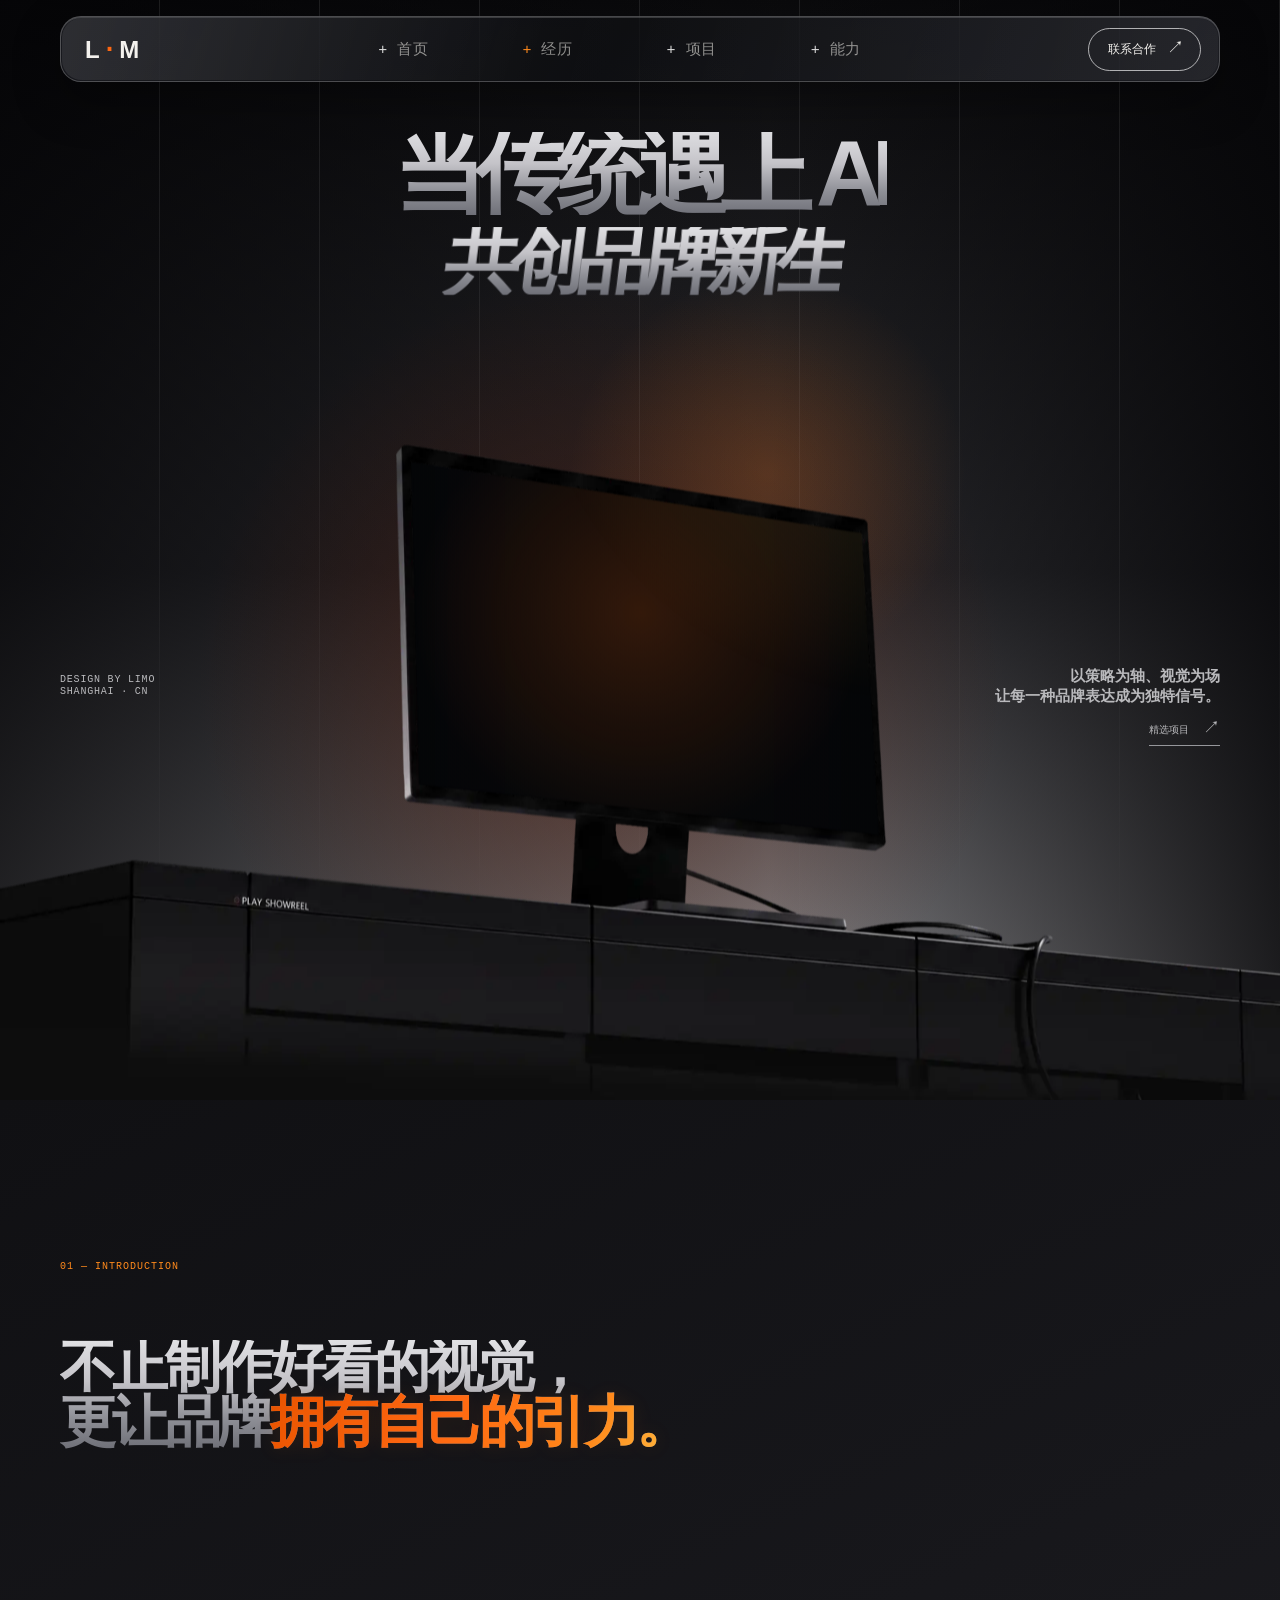
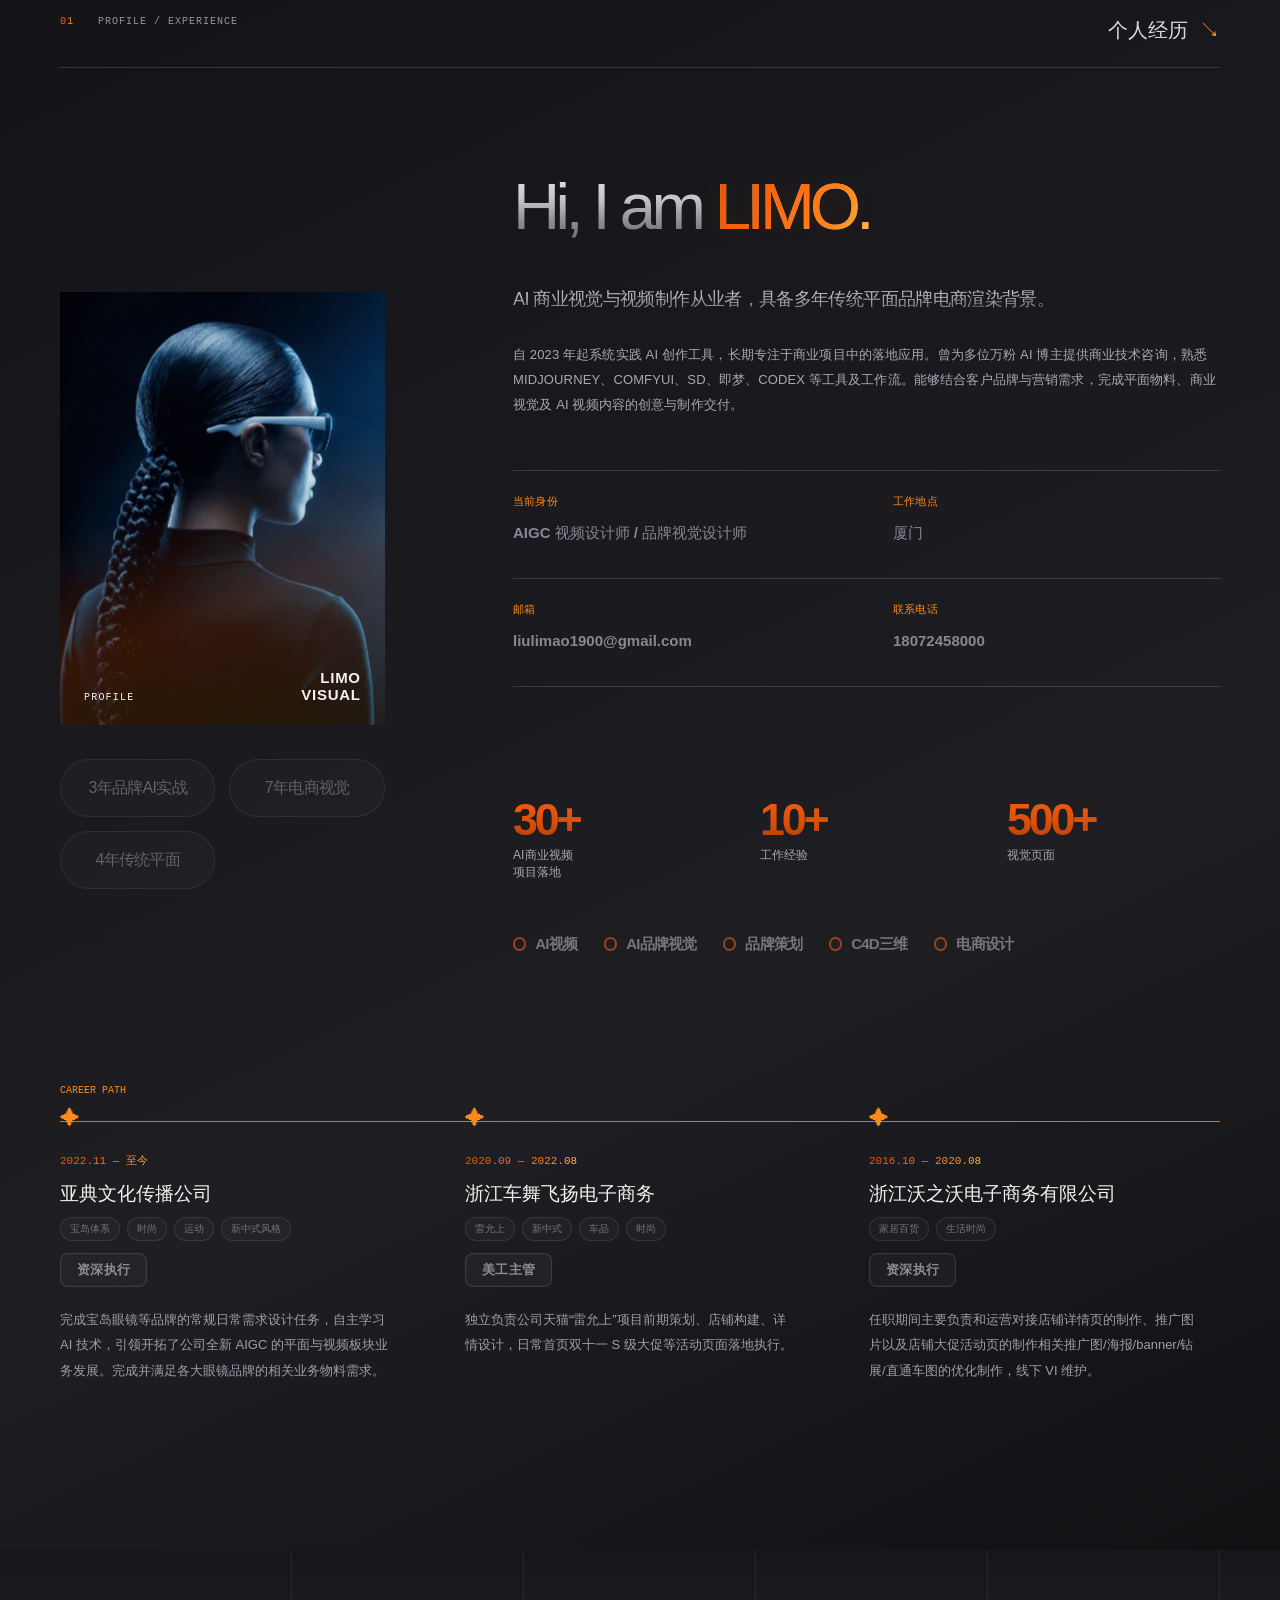
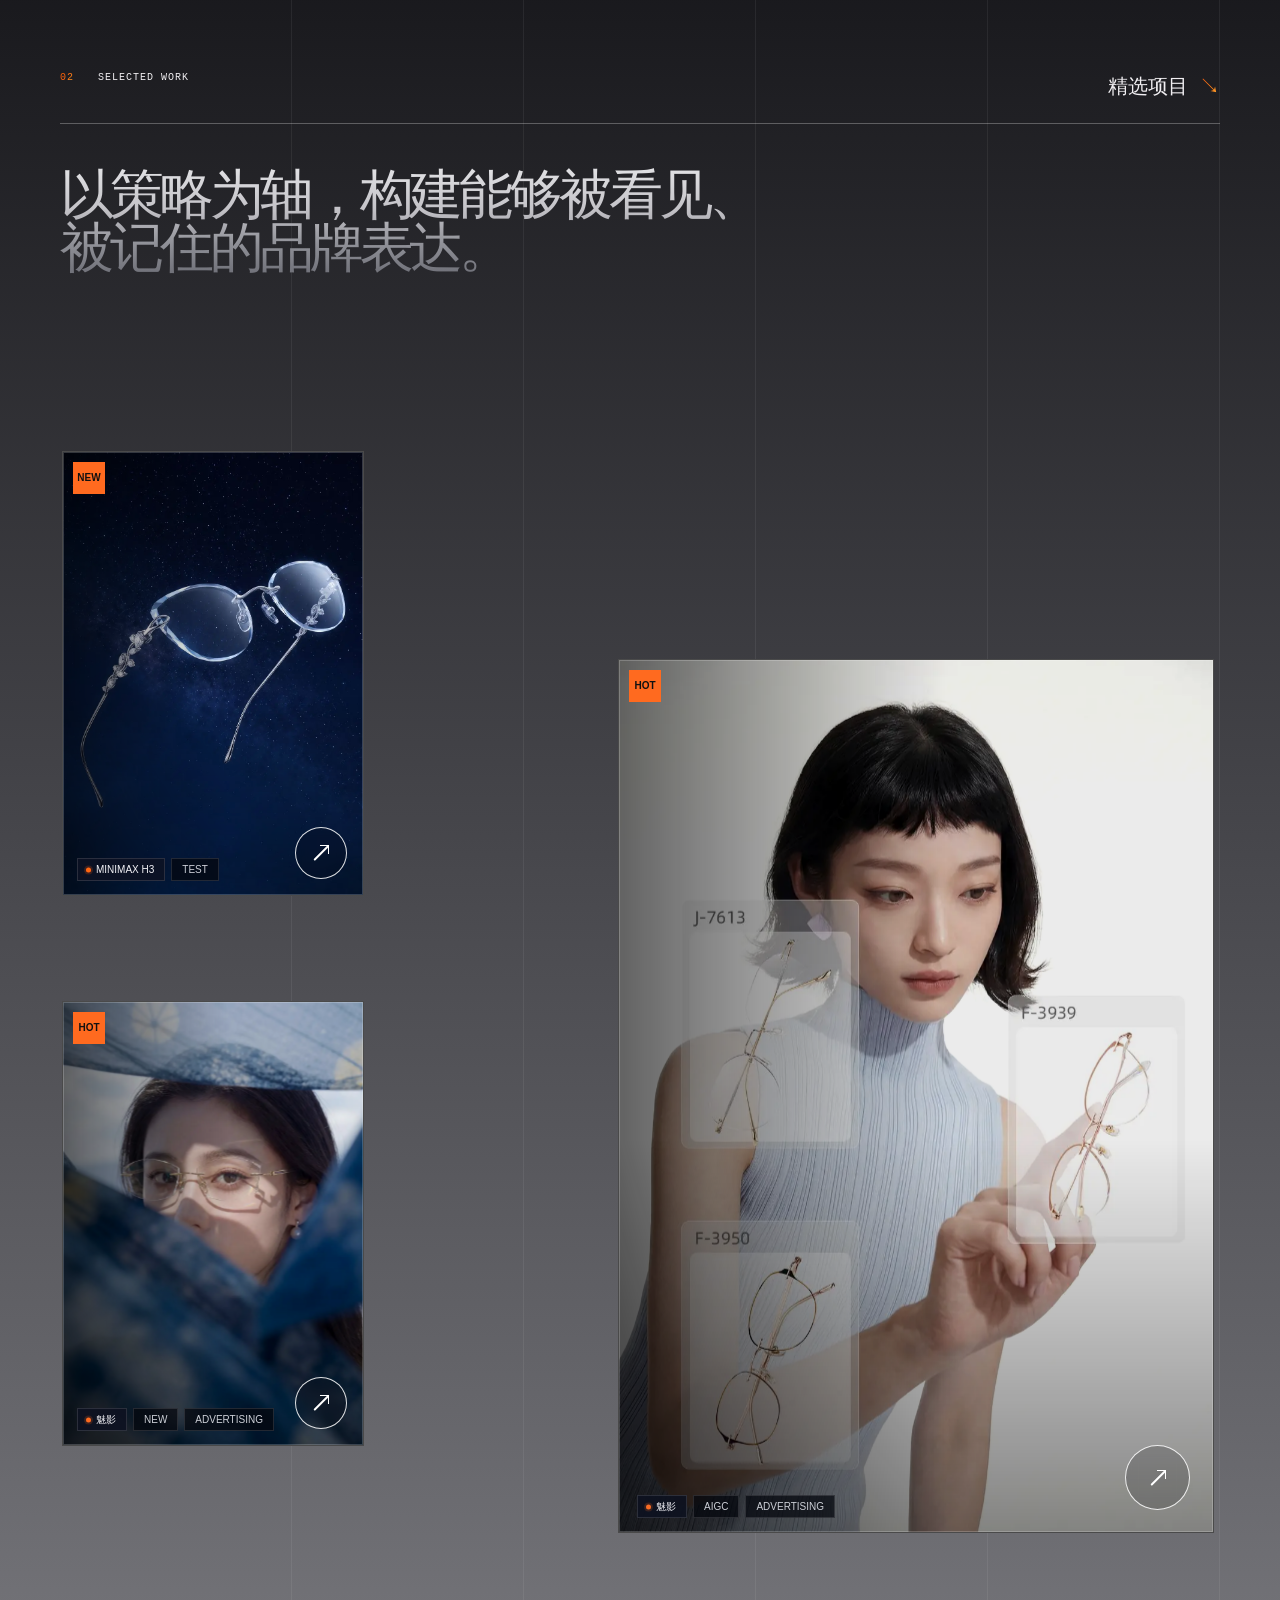
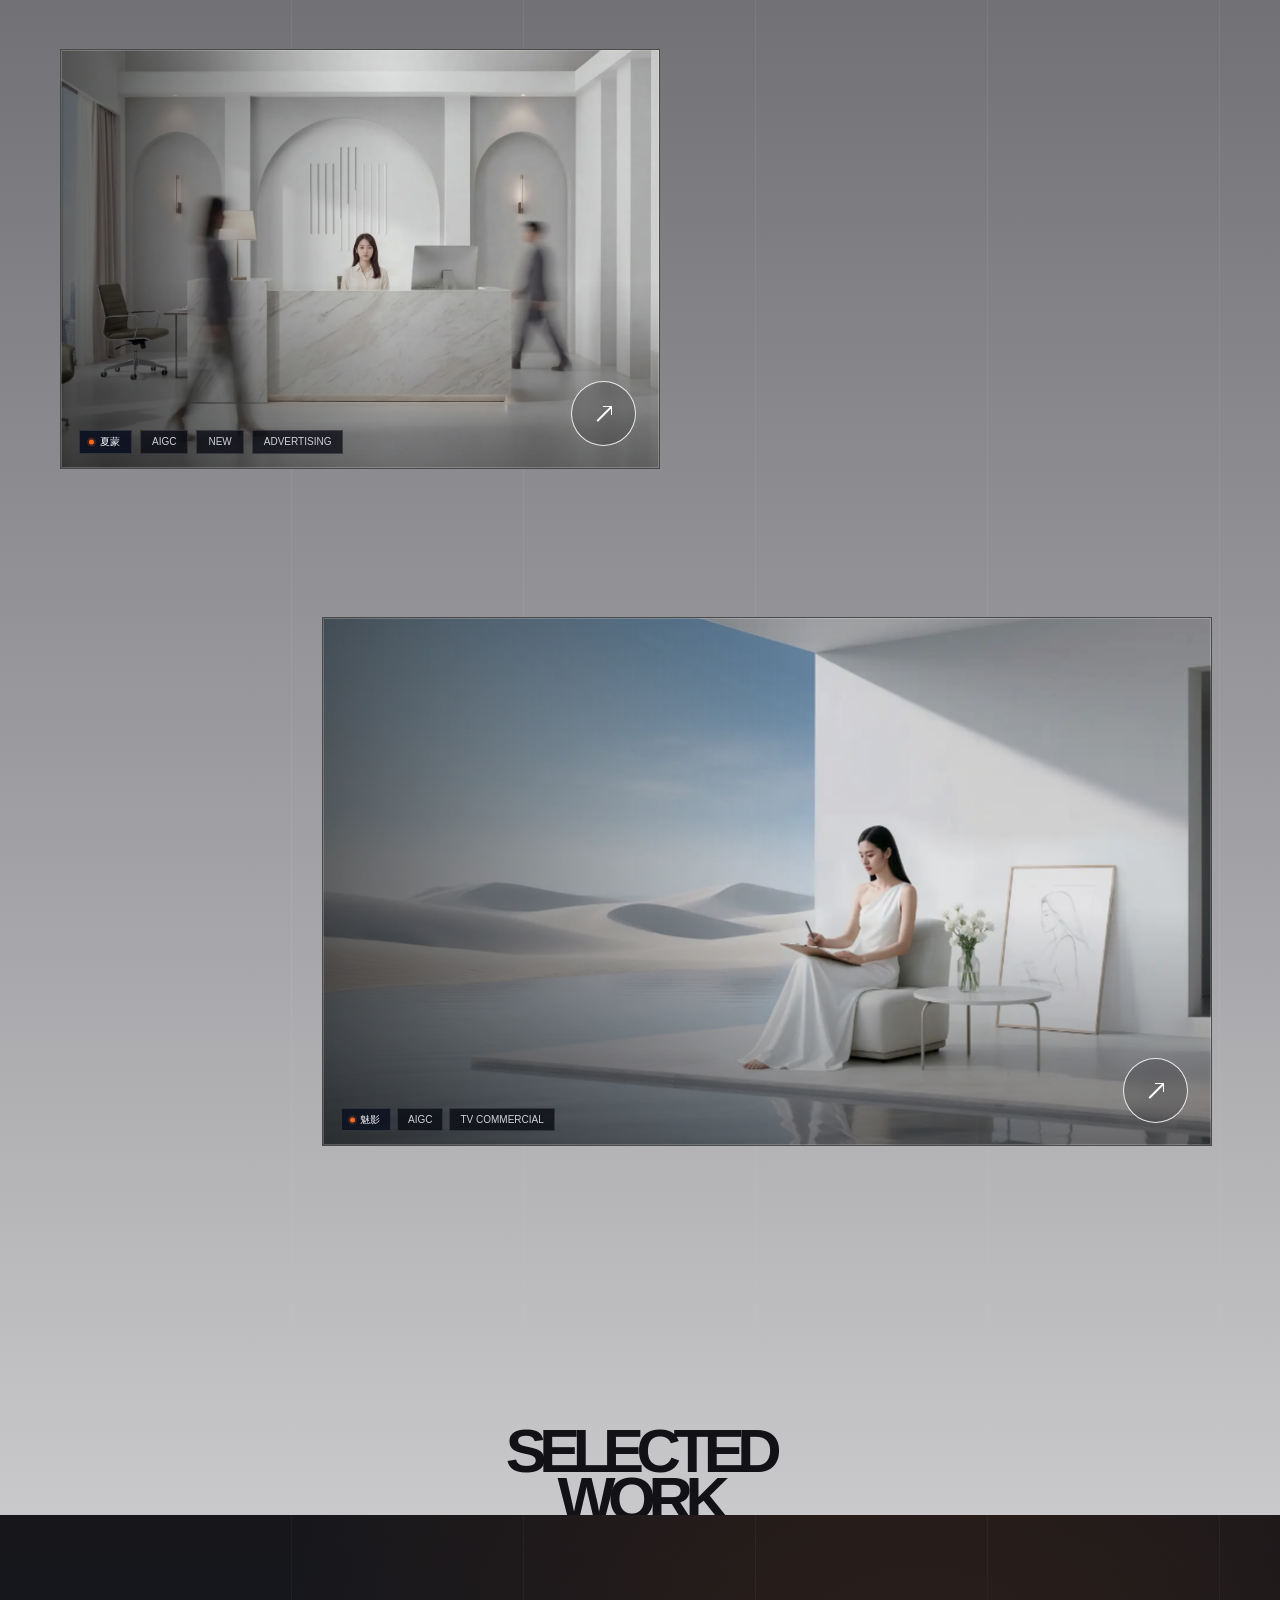
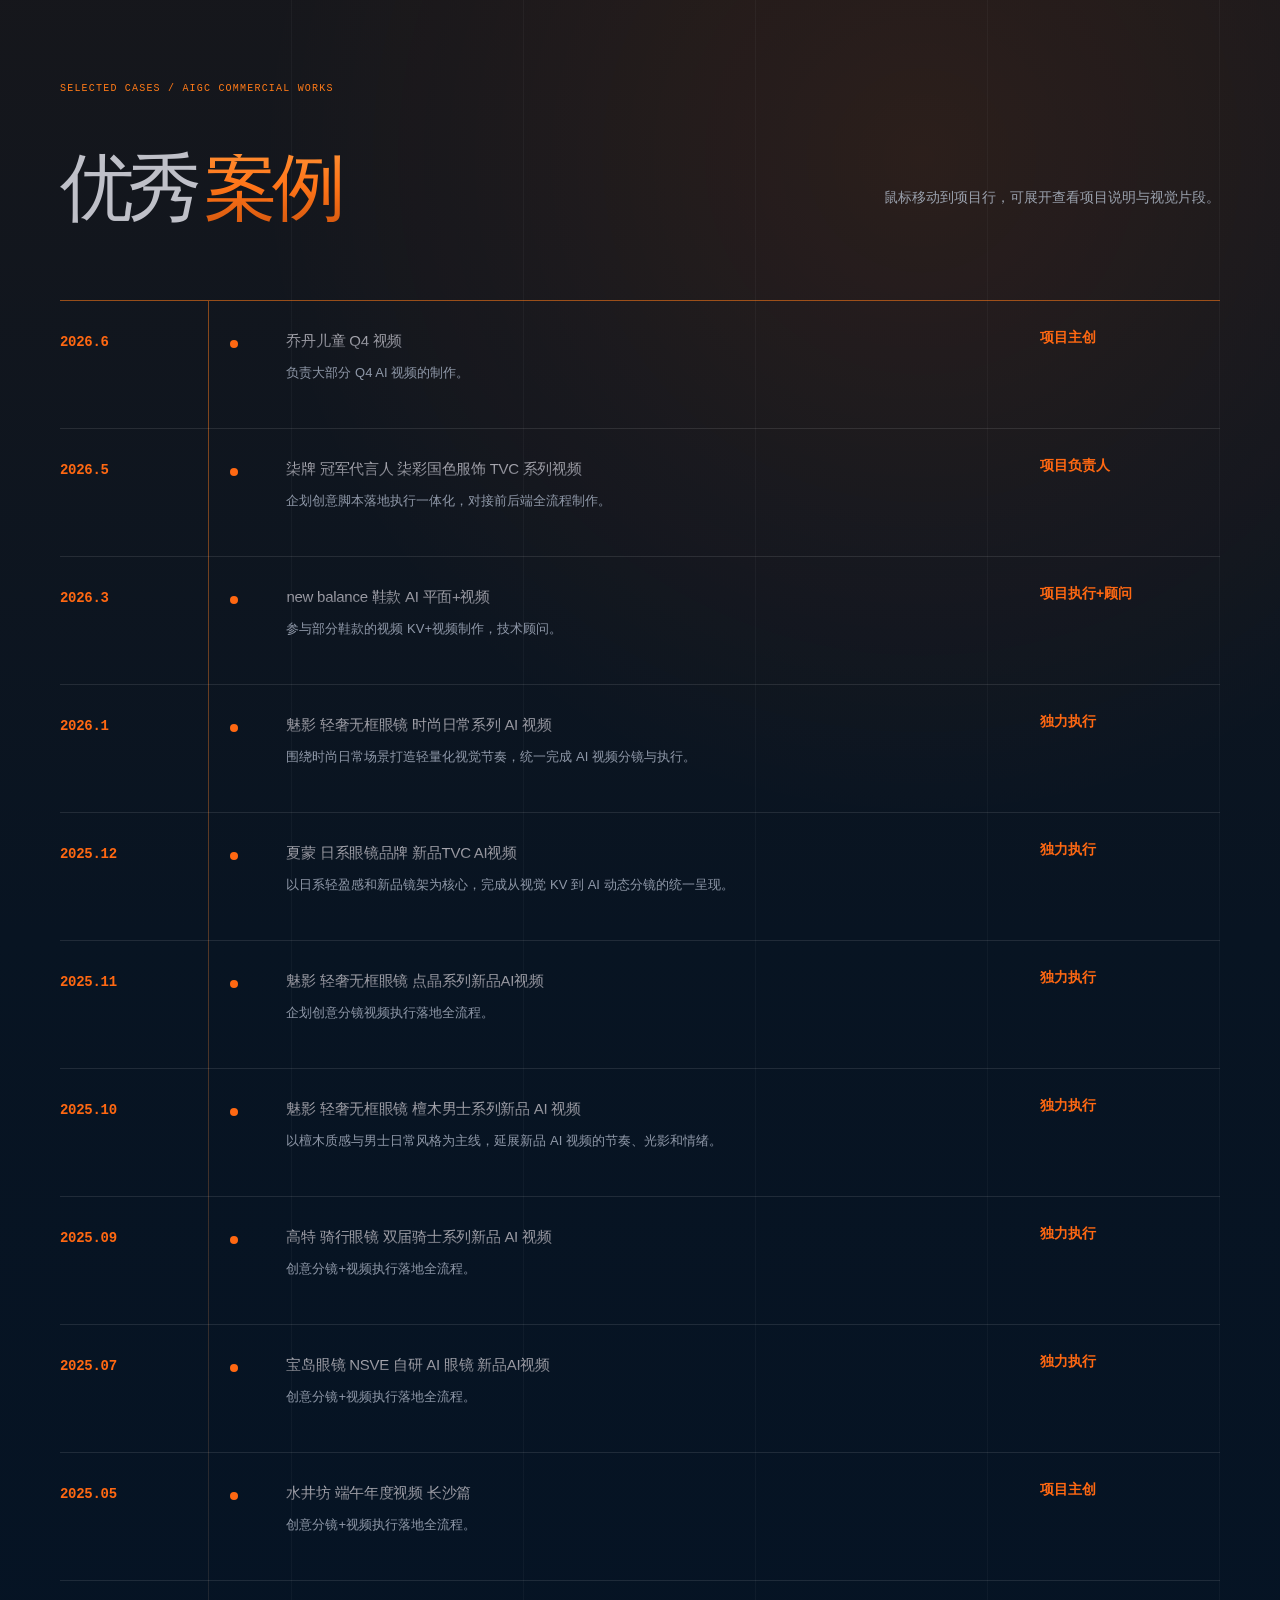
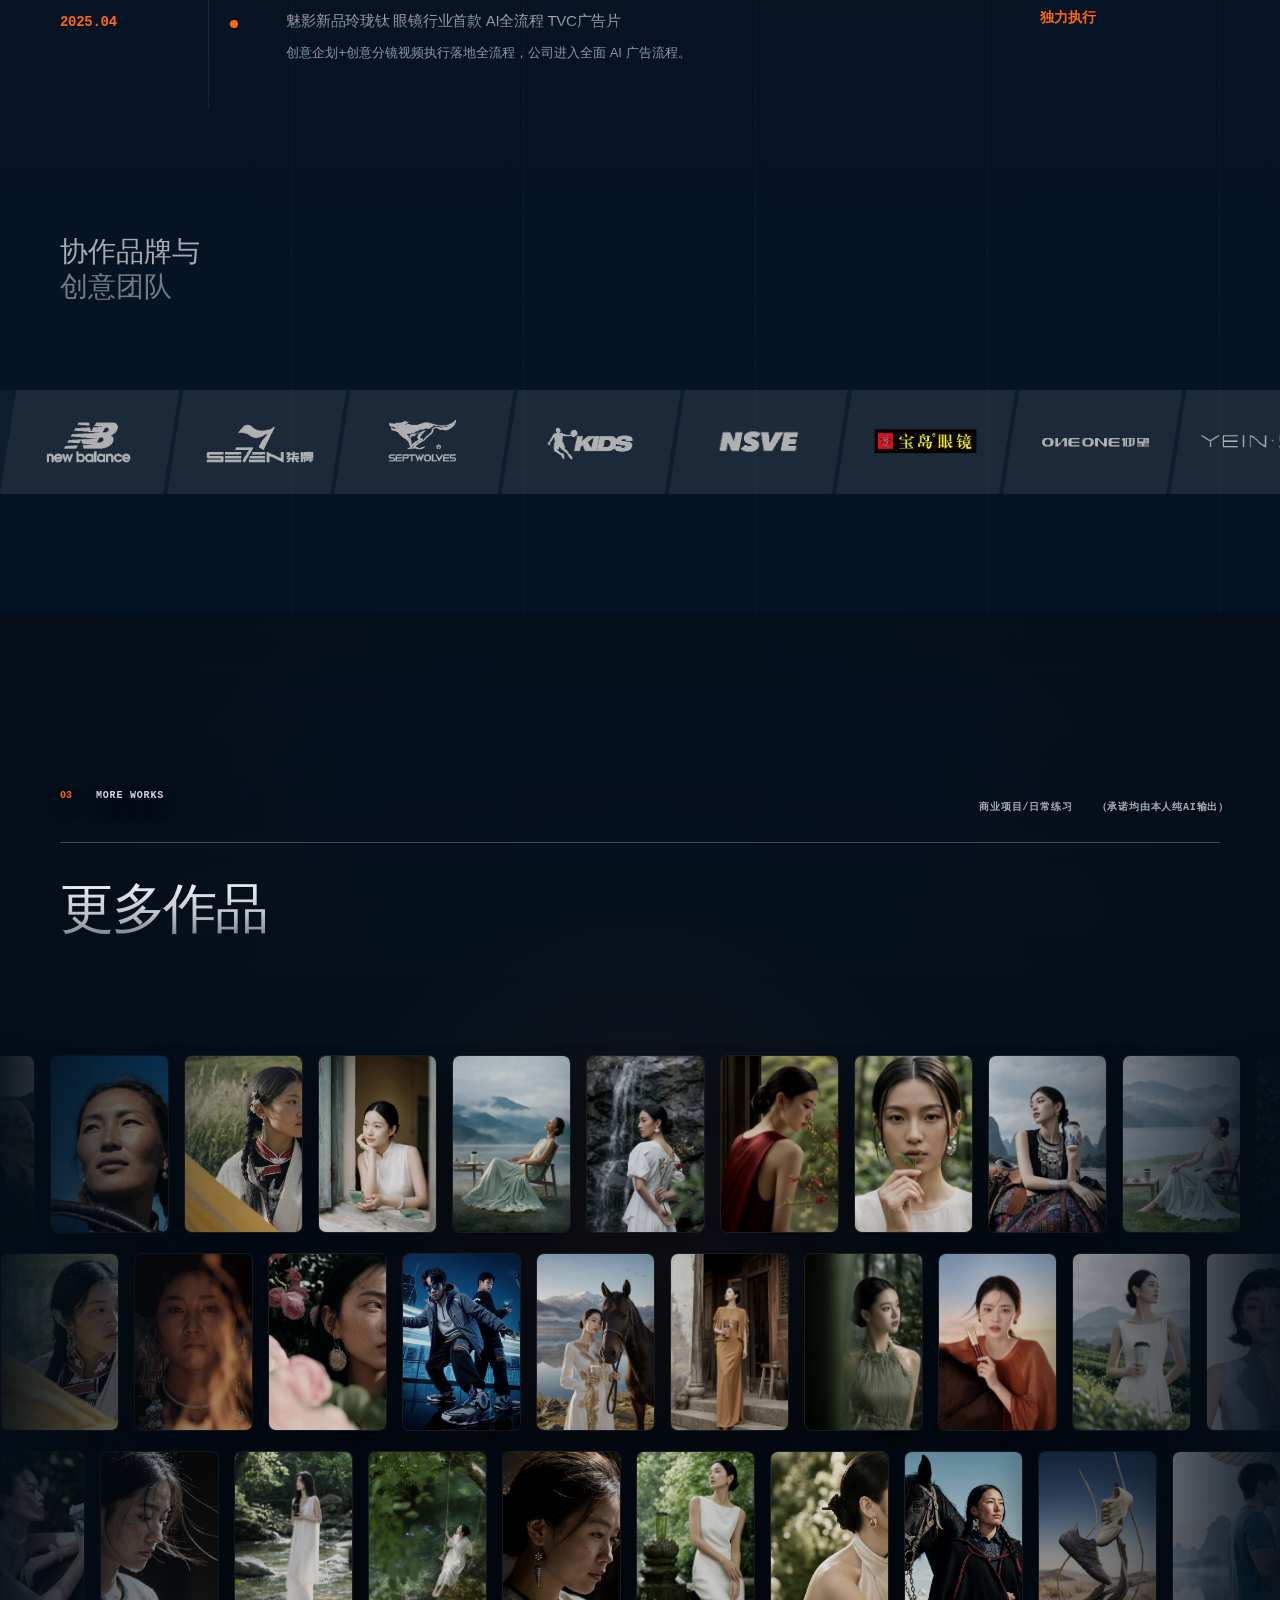
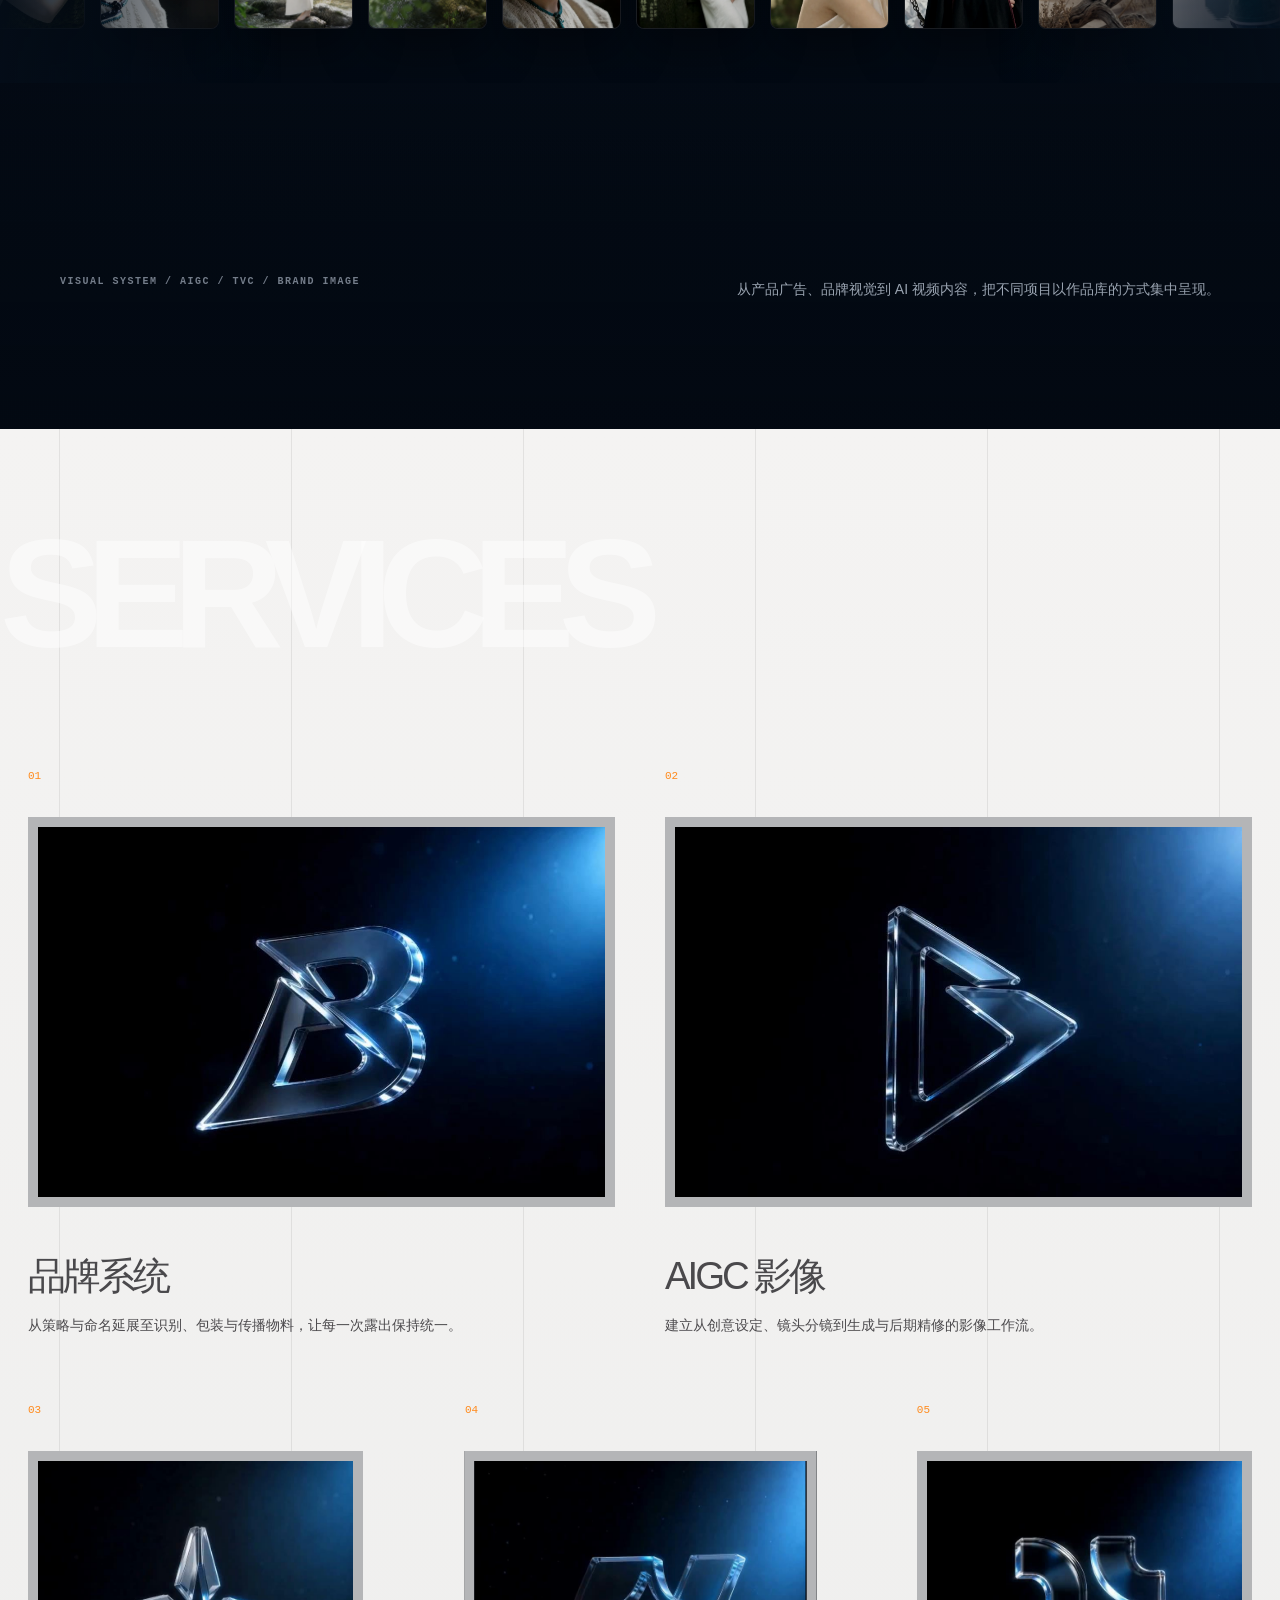
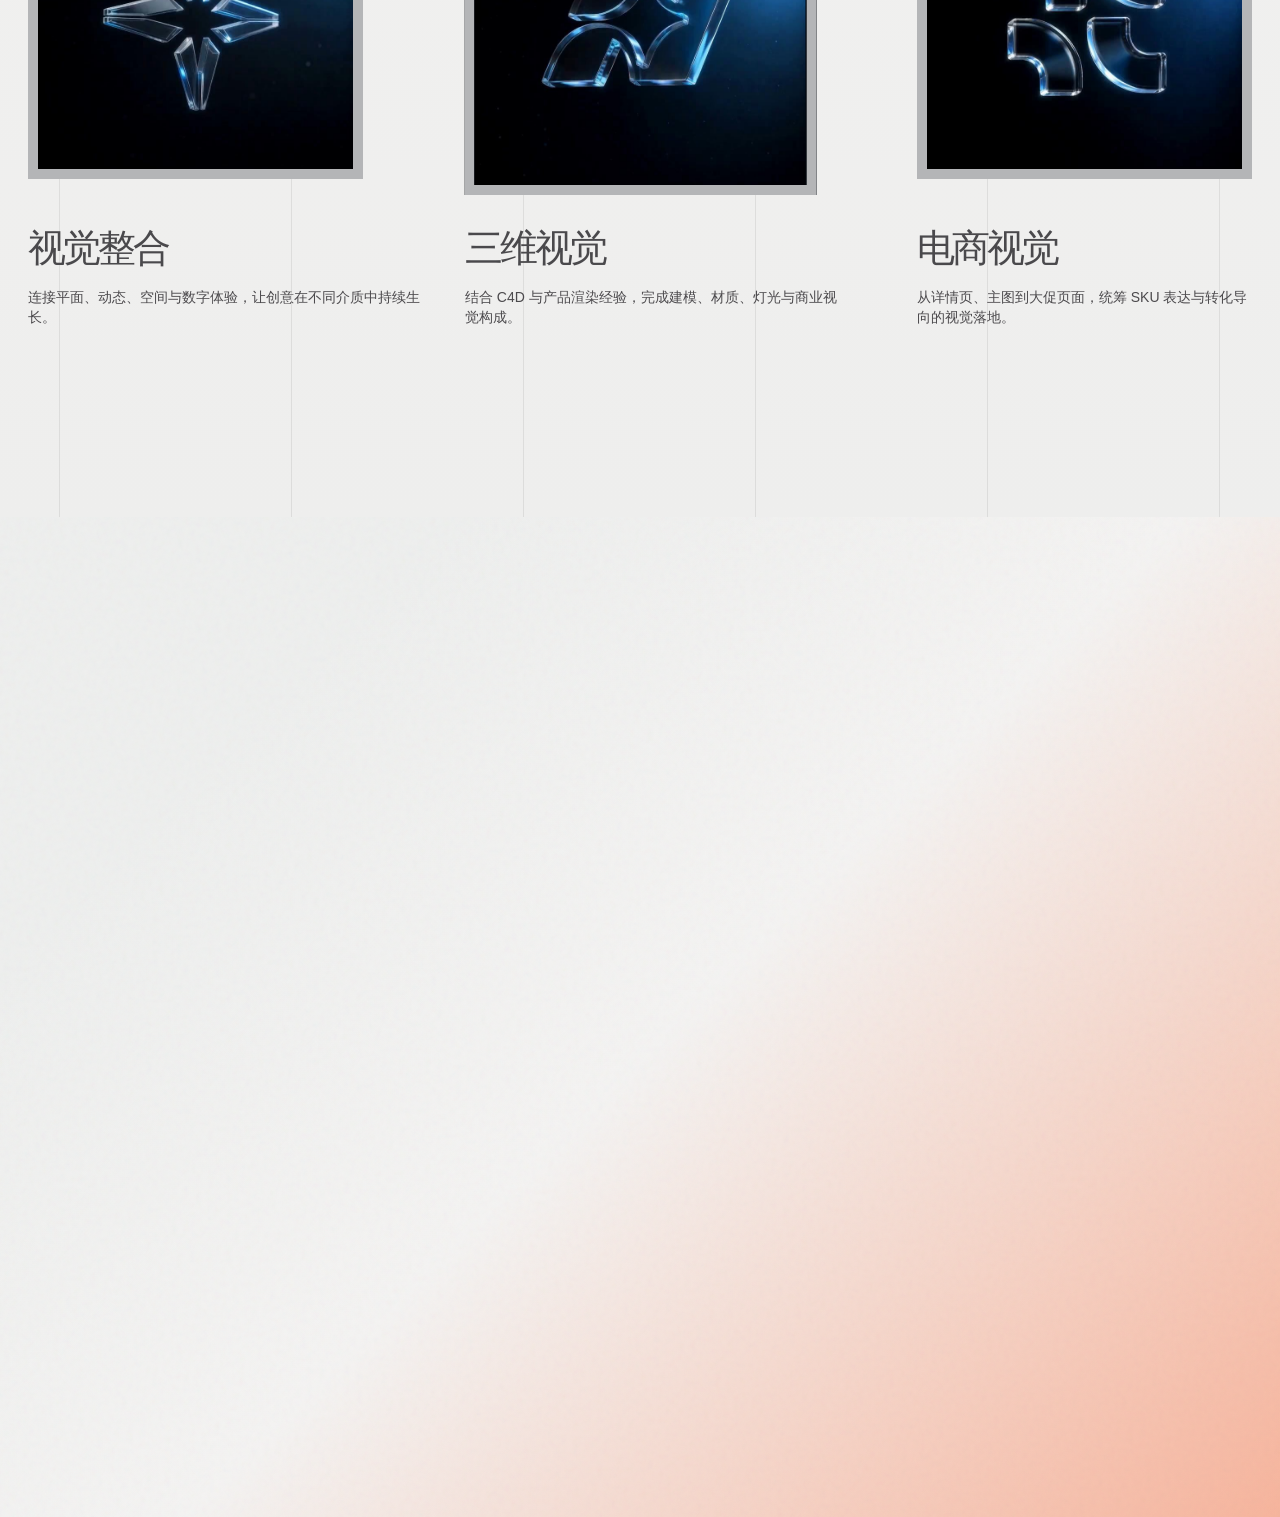
==== commit 1f63744a: "Serve videos from Tencent COS" ====
--- a/index.html
+++ b/index.html
@@ -6,13 +6,13 @@
     <meta name="theme-color" content="#070709" />
     <title>LIN Visual Designer</title>
     <link rel="preload" as="image" href="/assets/hero-monitor-mockup.webp" fetchpriority="high">
-    <script type="module" crossorigin src="/assets/index-1T3dddRA.js?v=LIMO-LATEST-2026-08-17-PORTRAIT-01-R2"></script>
+    <script type="module" crossorigin src="/assets/index-1T3dddRA.js?v=LIMO-COS-VIDEO-R1"></script>
     <link rel="stylesheet" crossorigin href="/assets/index-3lF3EoCB.css?v=LIMO-LATEST-2026-08-17-PORTRAIT-01-R2">
     <link rel="stylesheet" crossorigin href="/assets/custom-fig2-layout.css?v=LIMO-WORK-WALL-VIDEO-R1">
   </head>
   <body>
     <div id="root"></div>
-    <script src="/assets/latest-restore.js?v=LIMO-WORK-WALL-HIDE-GLASSES-R1"></script>
+    <script src="/assets/latest-restore.js?v=LIMO-COS-VIDEO-R1"></script>
     <script src="/assets/online-lite-overrides.js?v=LIMO-FEATURED-02-FULL-R1"></script>
   </body>
 </html>
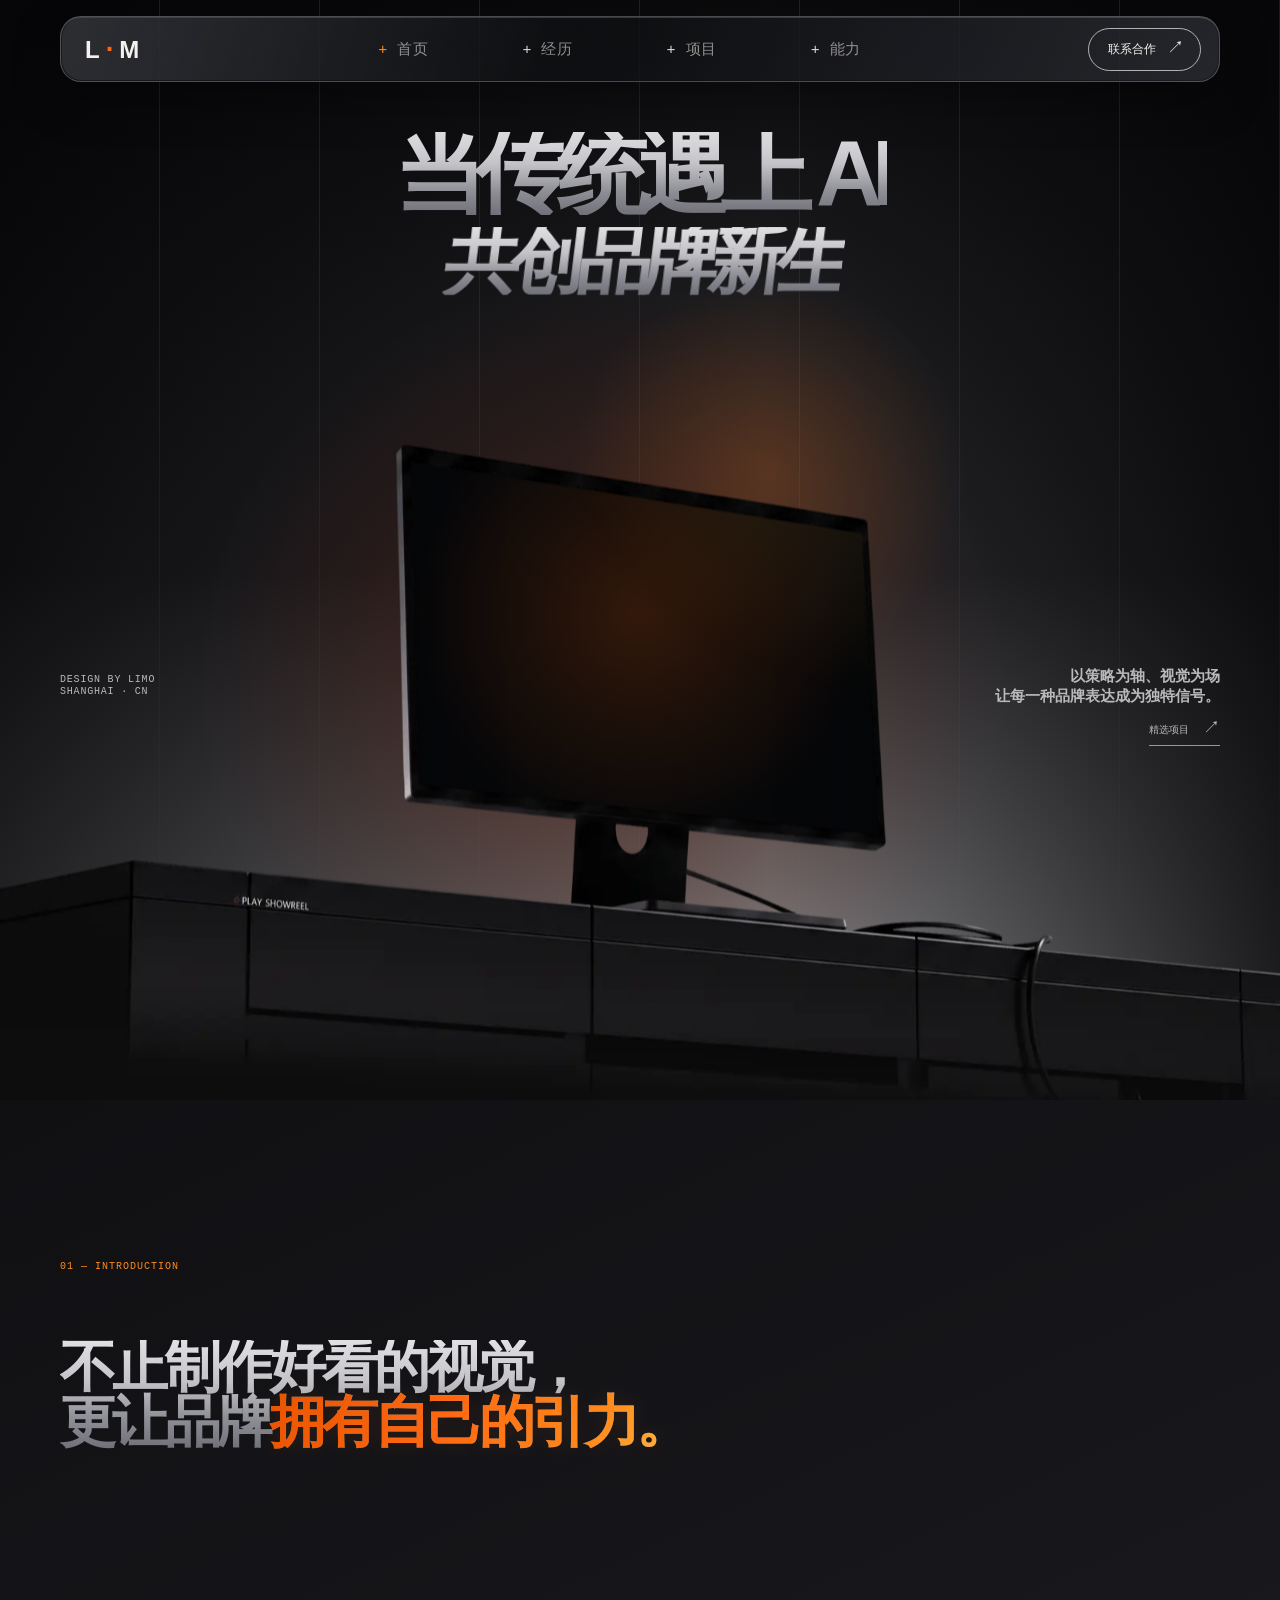
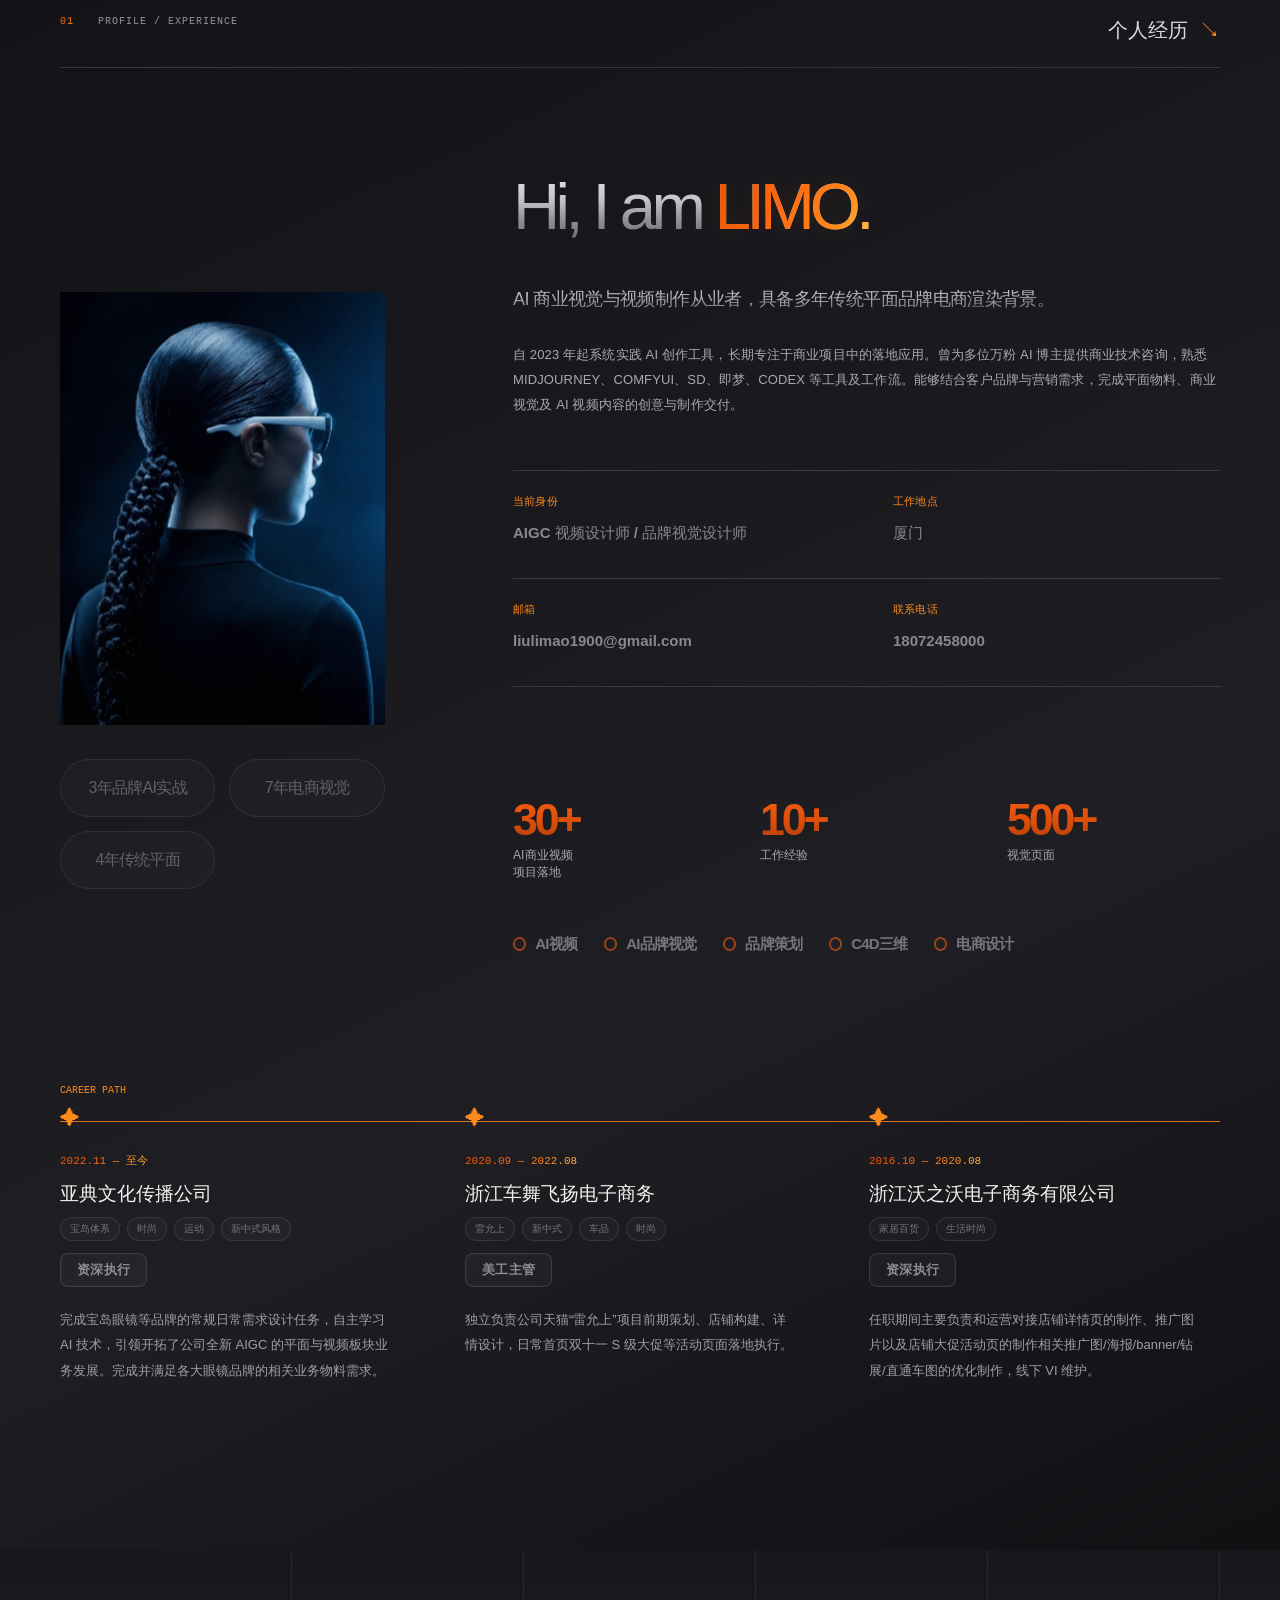
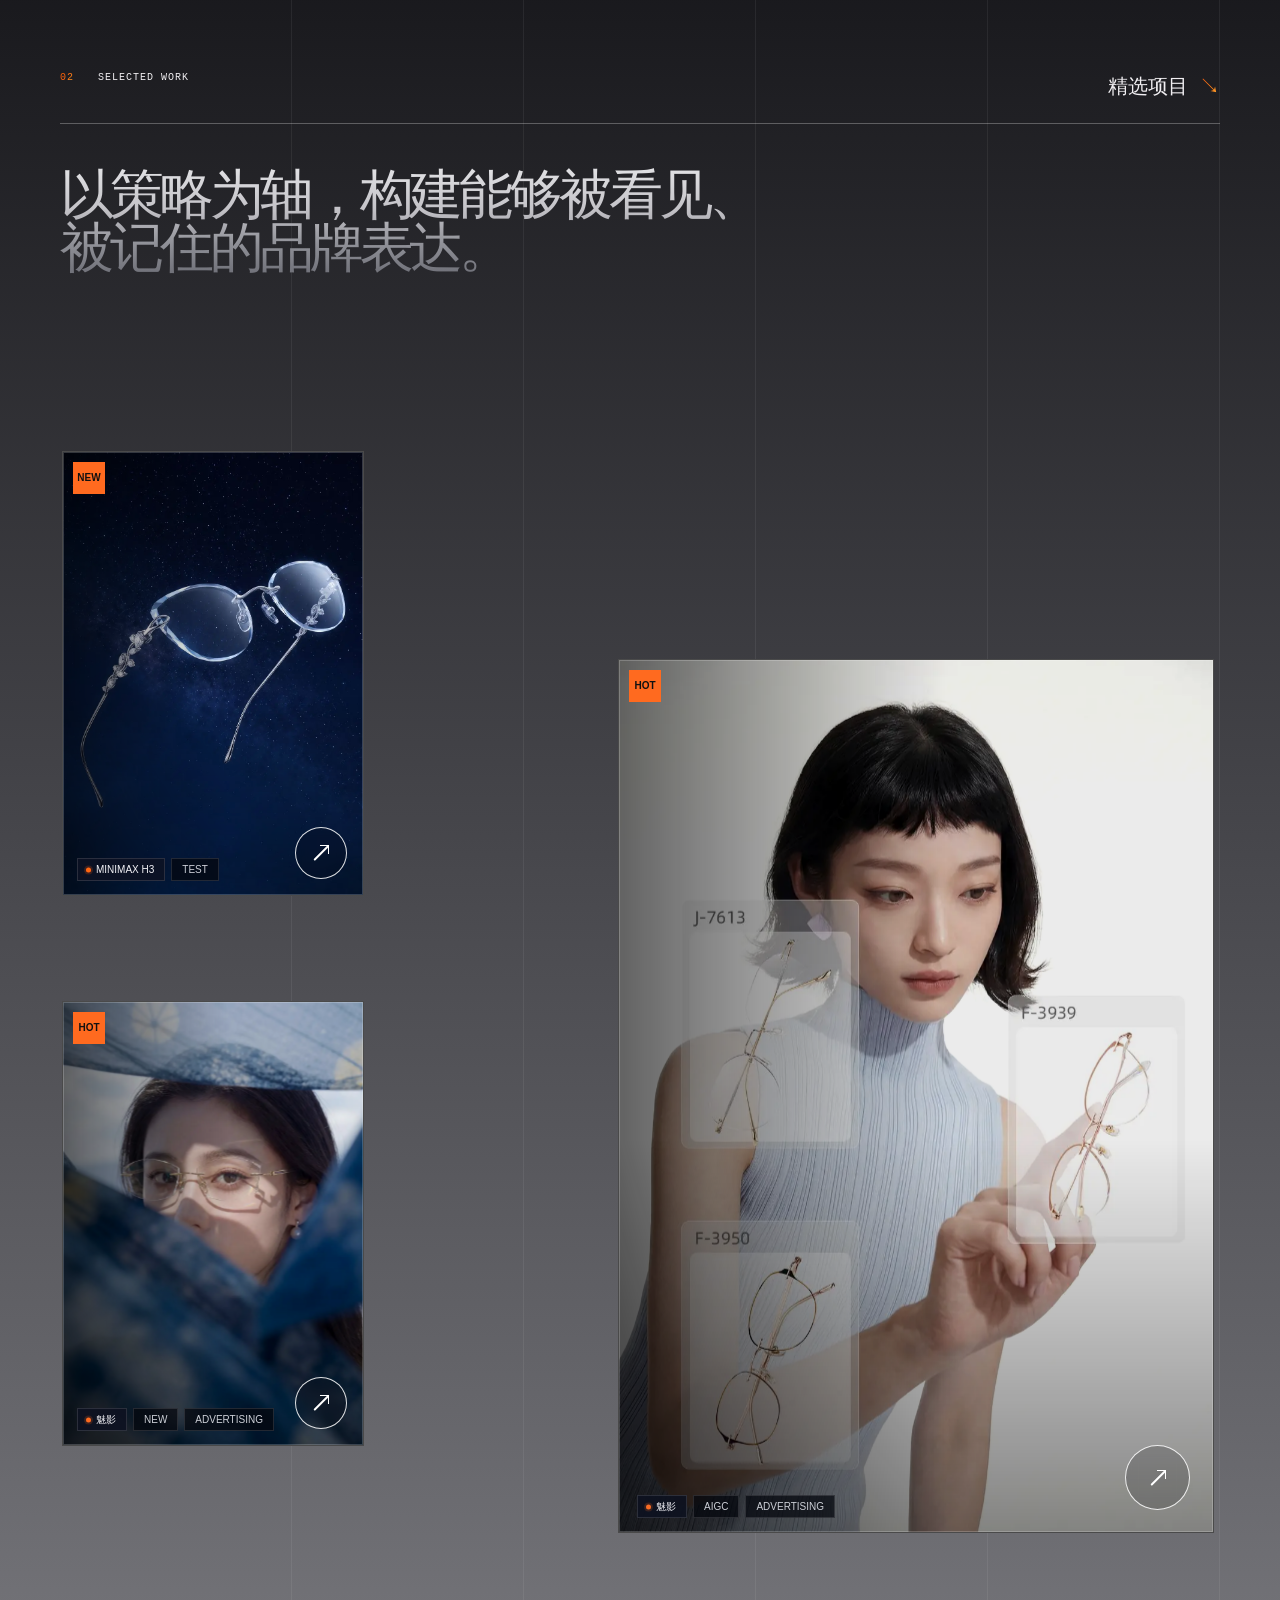
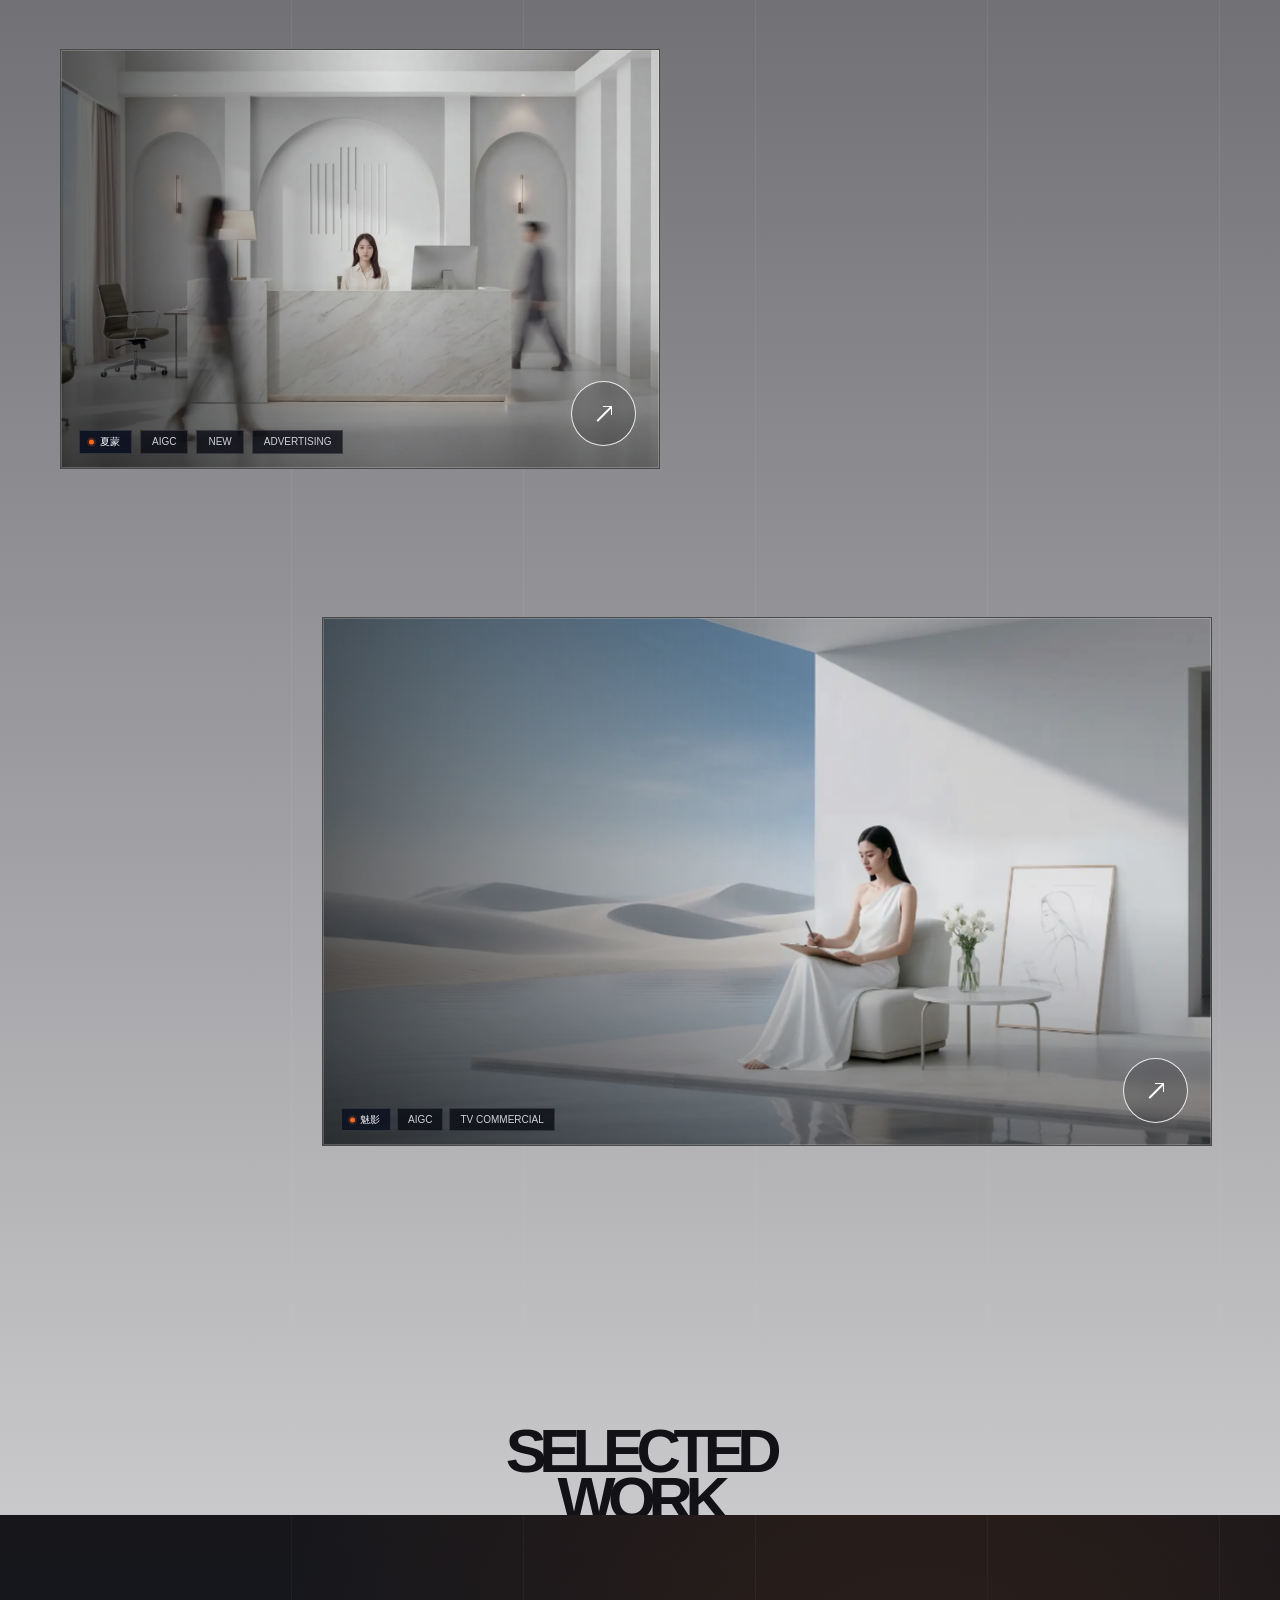
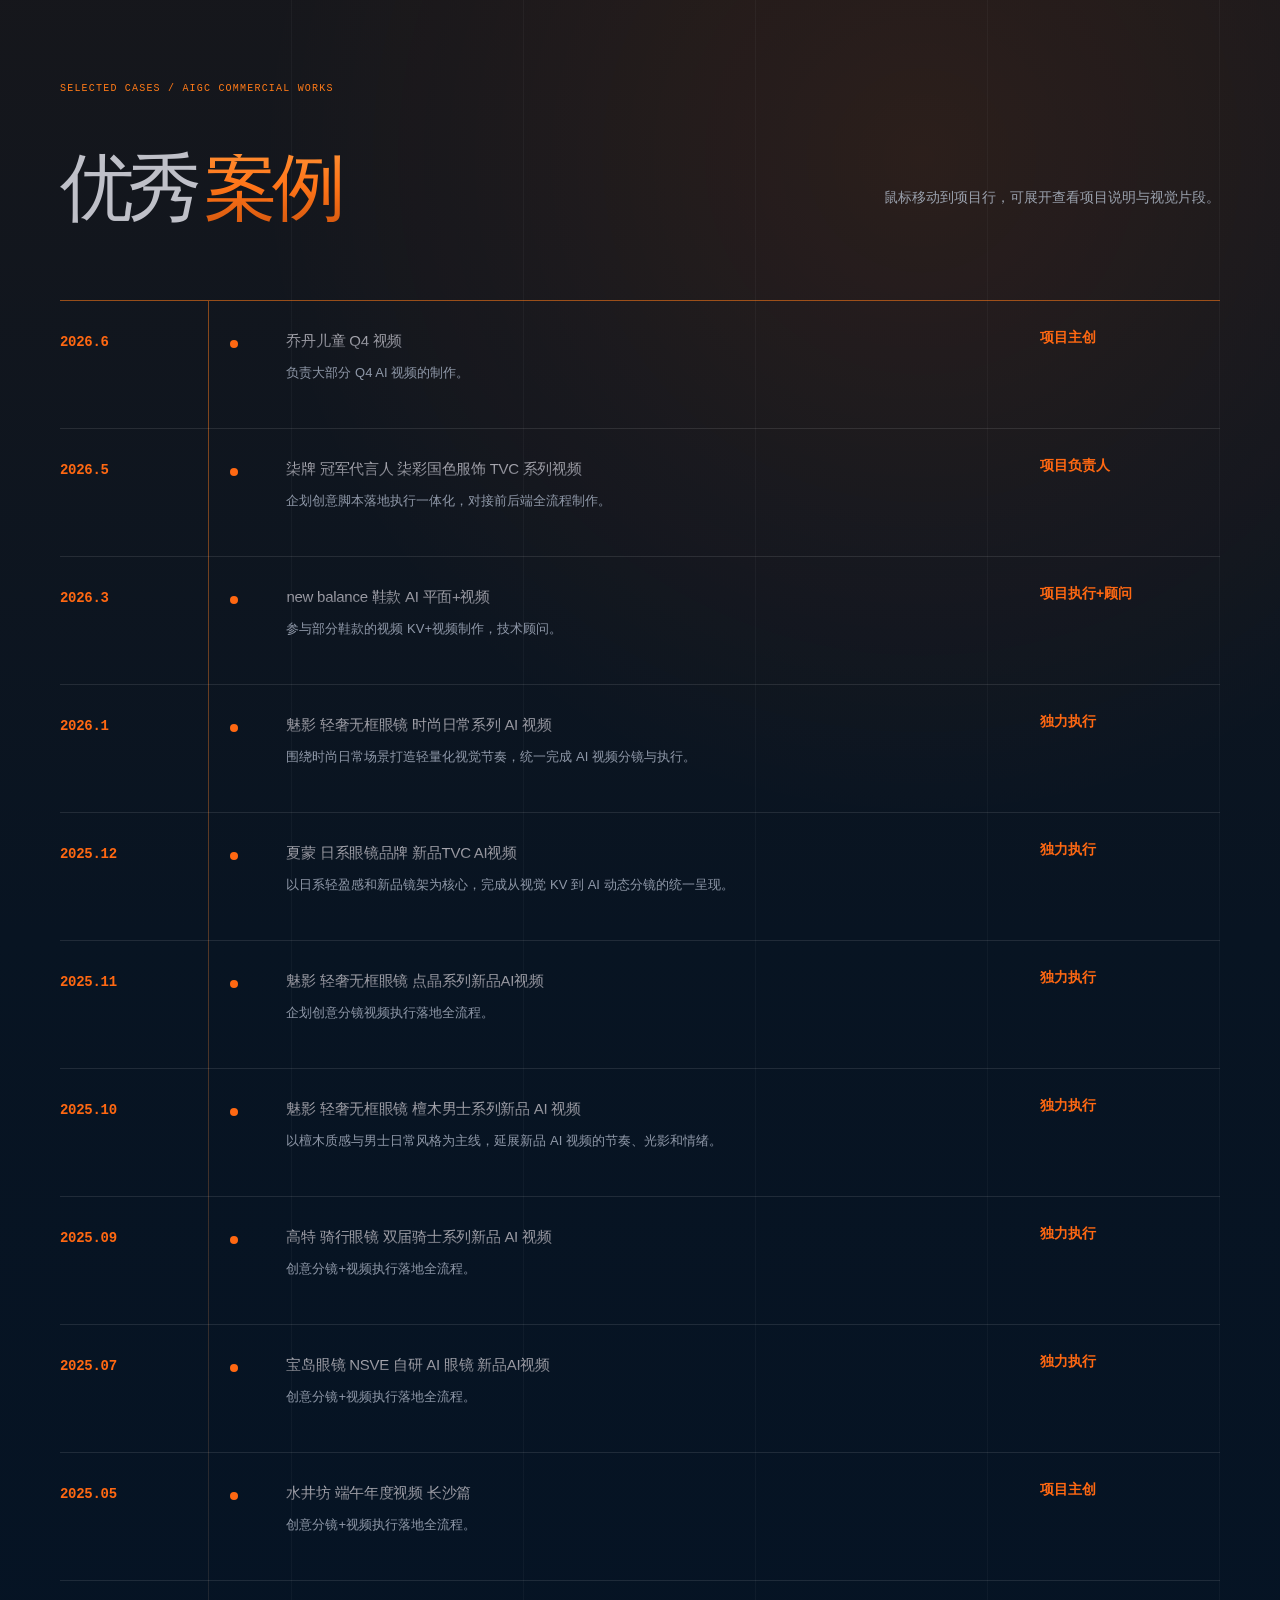
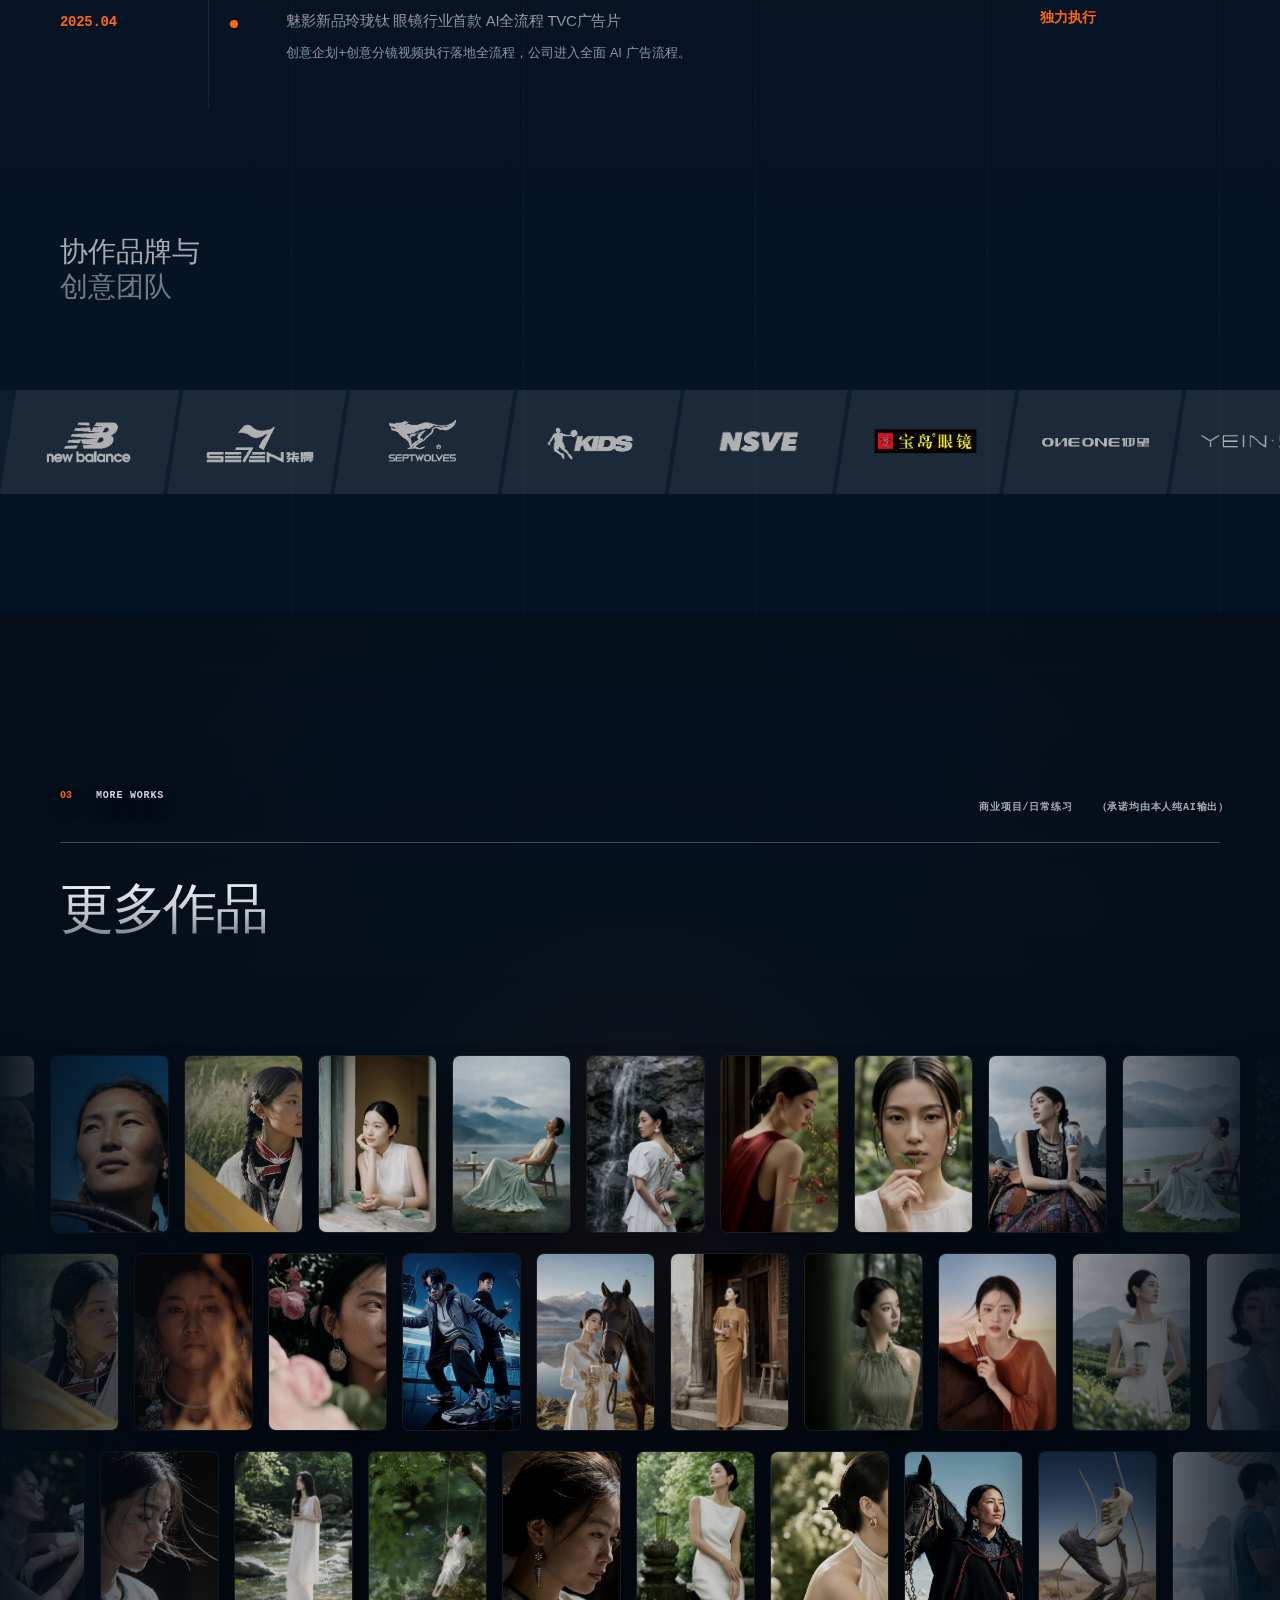
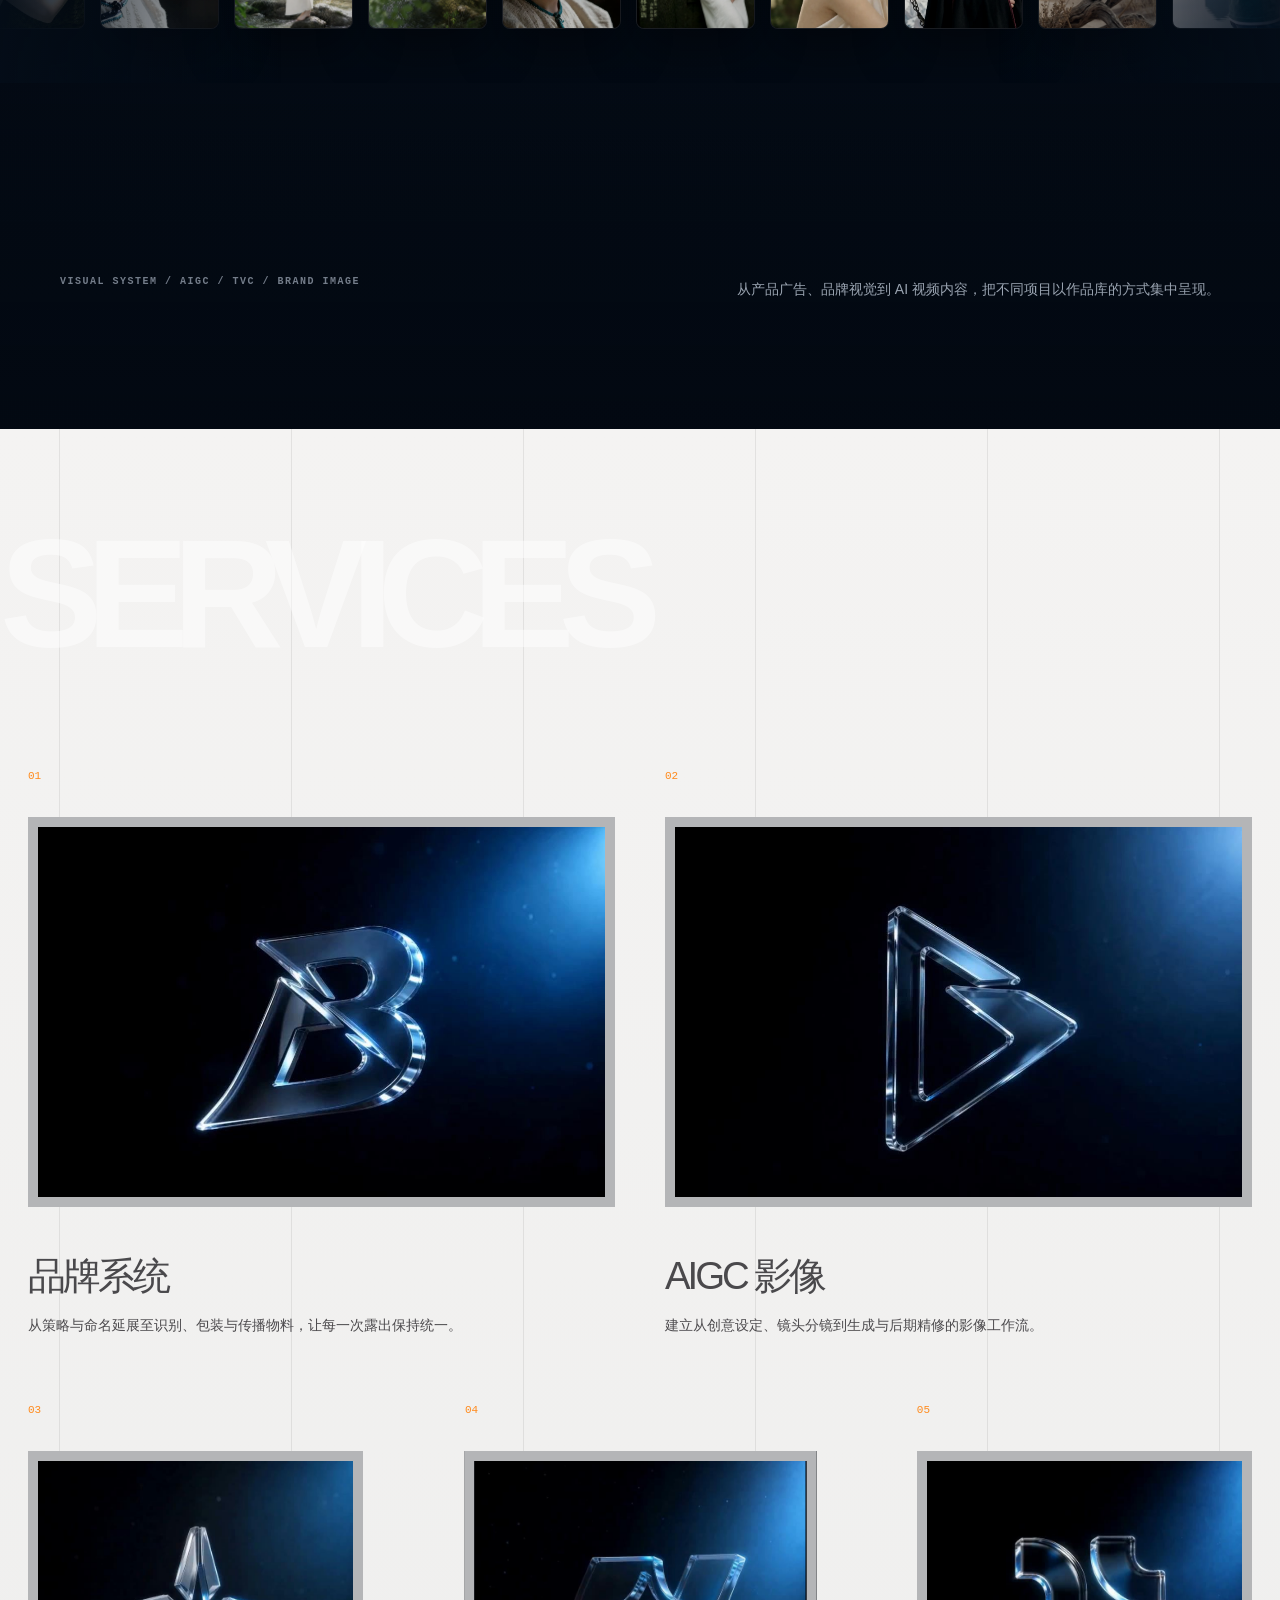
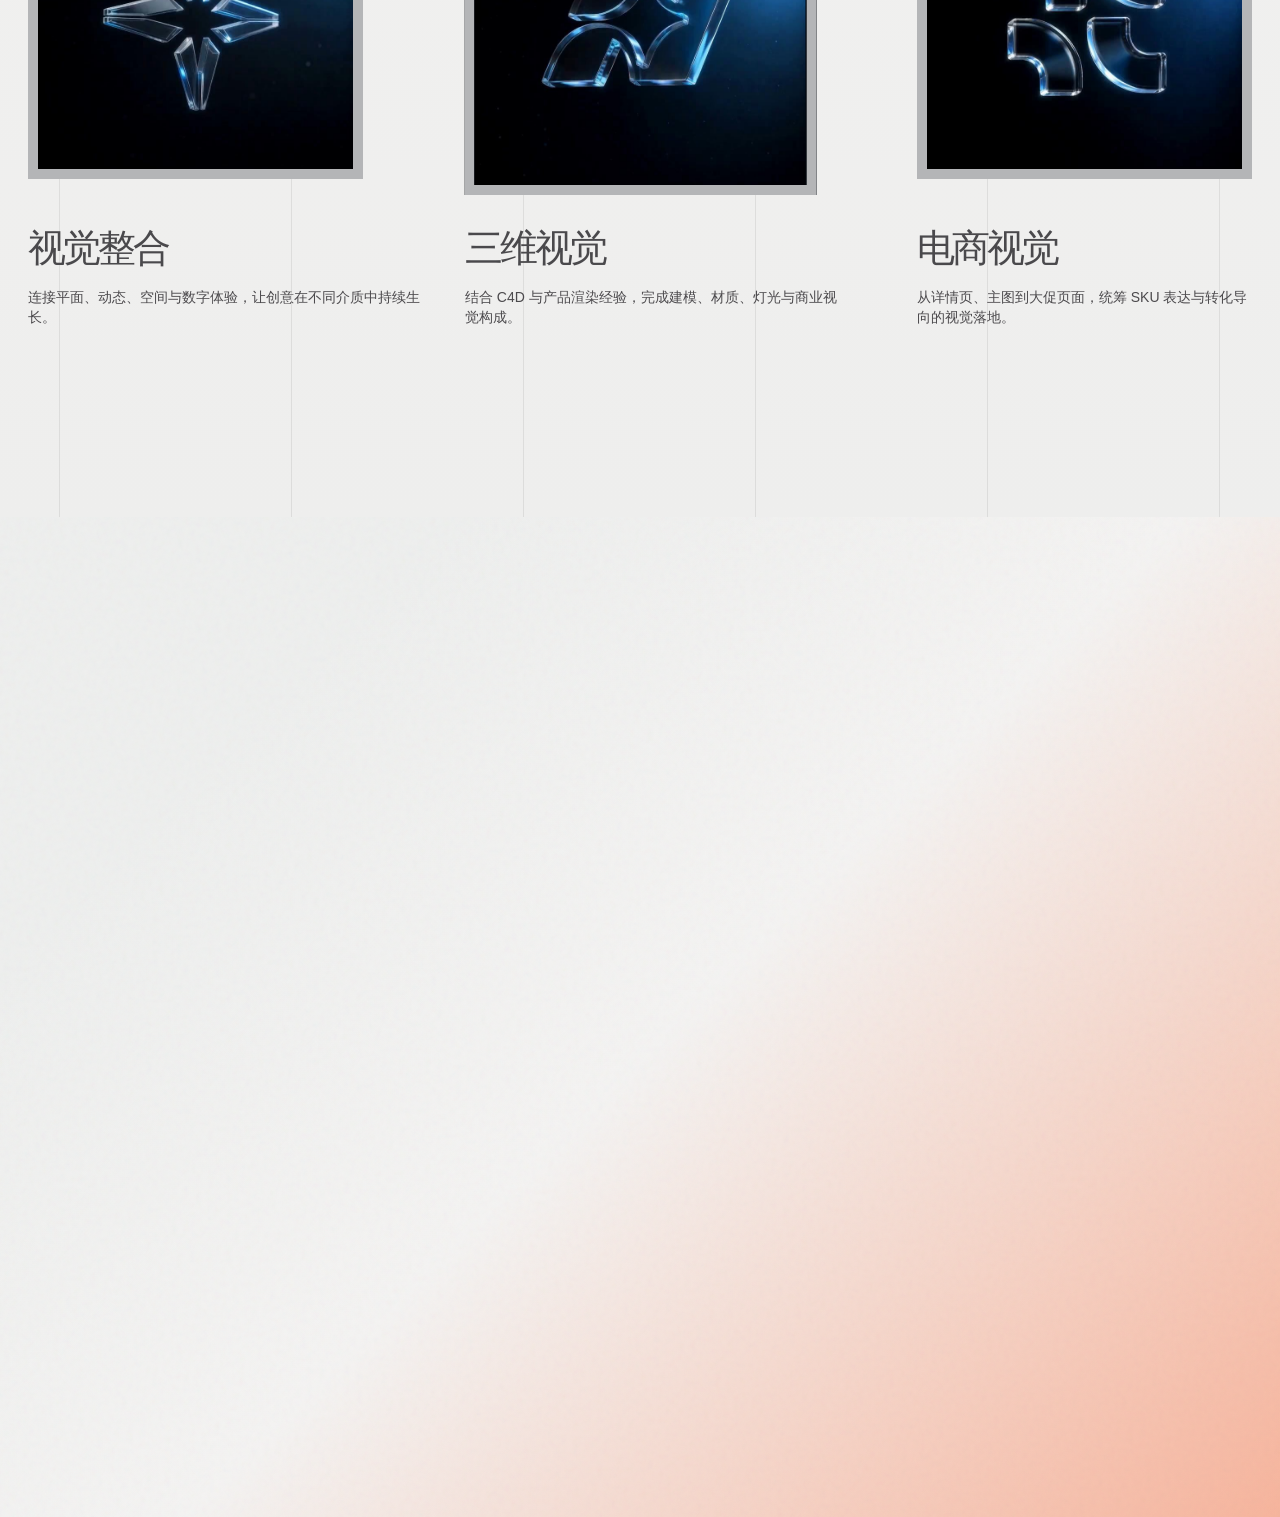
==== commit 681f4056: "Add basic media download deterrents" ====
--- a/index.html
+++ b/index.html
@@ -6,13 +6,13 @@
     <meta name="theme-color" content="#070709" />
     <title>LIN Visual Designer</title>
     <link rel="preload" as="image" href="/assets/hero-monitor-mockup.webp" fetchpriority="high">
-    <script type="module" crossorigin src="/assets/index-1T3dddRA.js?v=LIMO-COS-VIDEO-R1"></script>
+    <script type="module" crossorigin src="/assets/index-1T3dddRA.js?v=LIMO-ASSET-GUARD-R1"></script>
     <link rel="stylesheet" crossorigin href="/assets/index-3lF3EoCB.css?v=LIMO-LATEST-2026-08-17-PORTRAIT-01-R2">
     <link rel="stylesheet" crossorigin href="/assets/custom-fig2-layout.css?v=LIMO-WORK-WALL-VIDEO-R1">
   </head>
   <body>
     <div id="root"></div>
-    <script src="/assets/latest-restore.js?v=LIMO-COS-VIDEO-R1"></script>
+    <script src="/assets/latest-restore.js?v=LIMO-ASSET-GUARD-R1"></script>
     <script src="/assets/online-lite-overrides.js?v=LIMO-FEATURED-02-FULL-R1"></script>
   </body>
 </html>
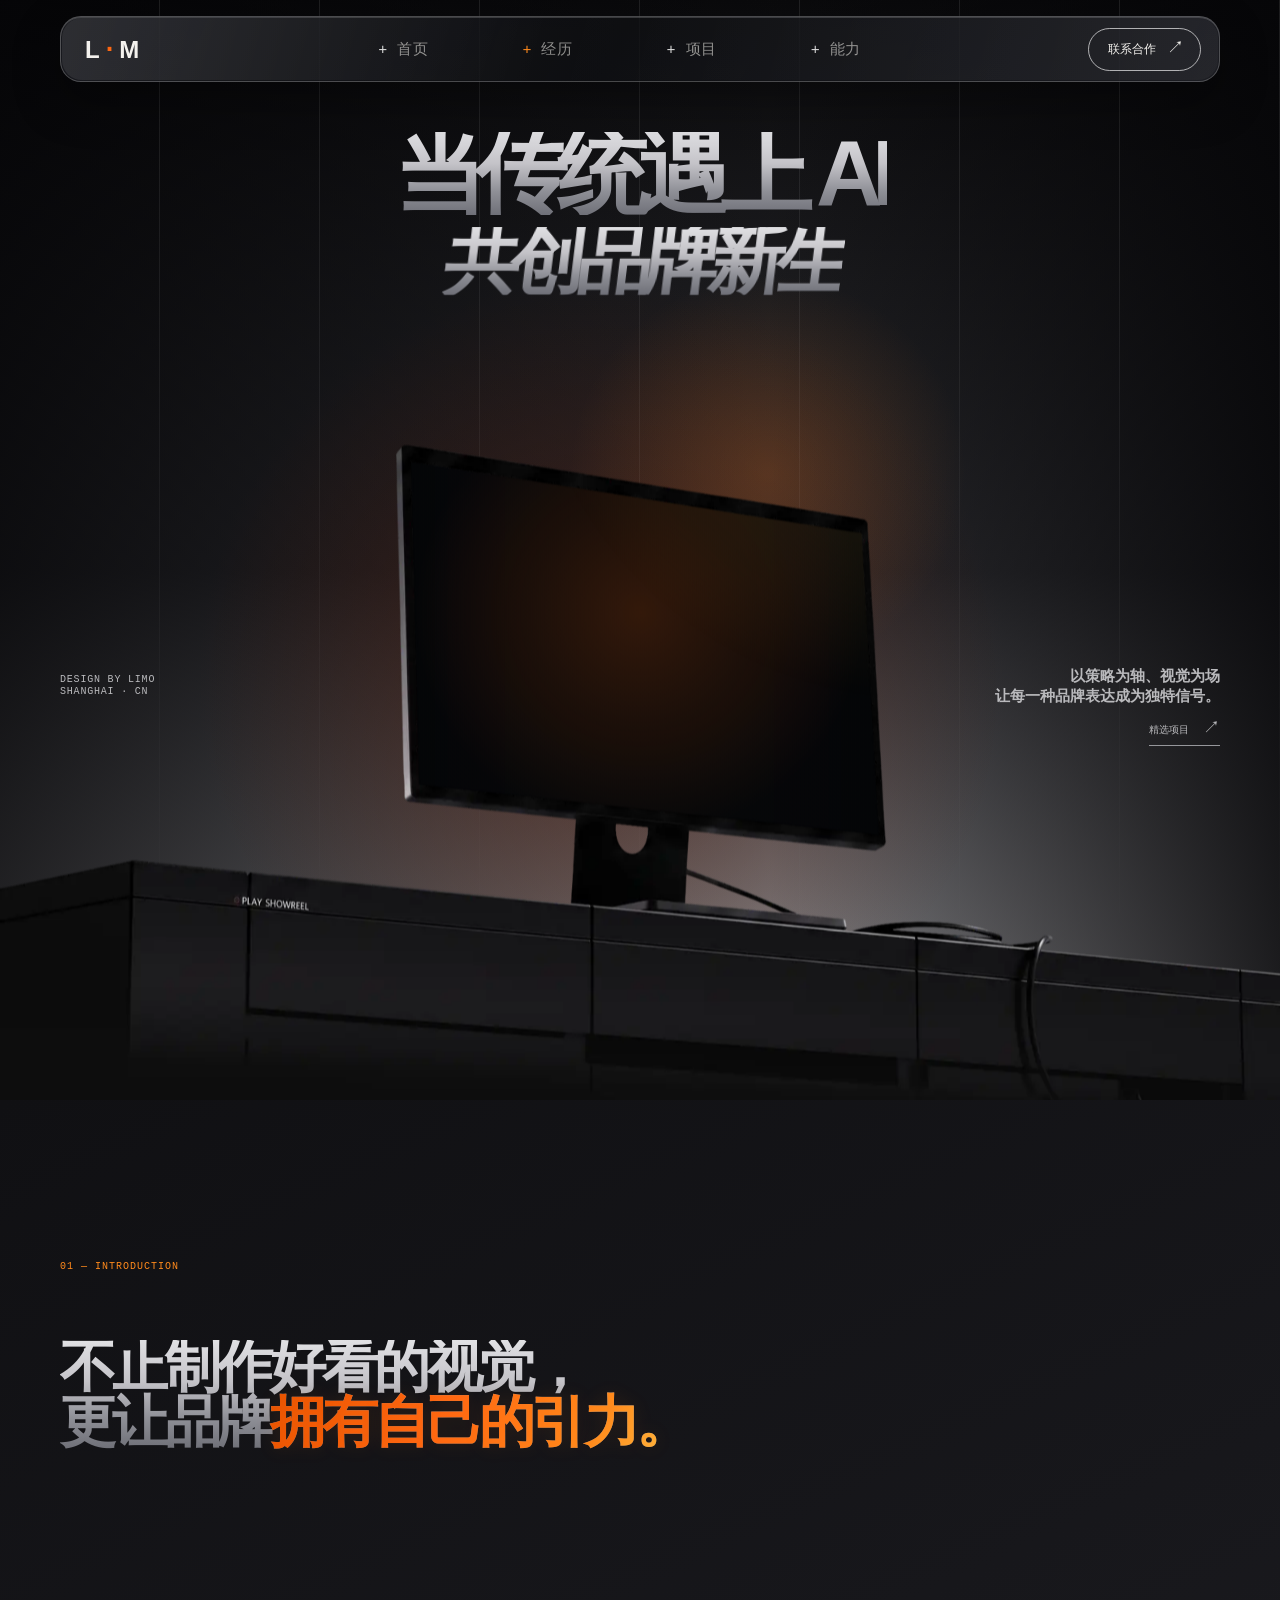
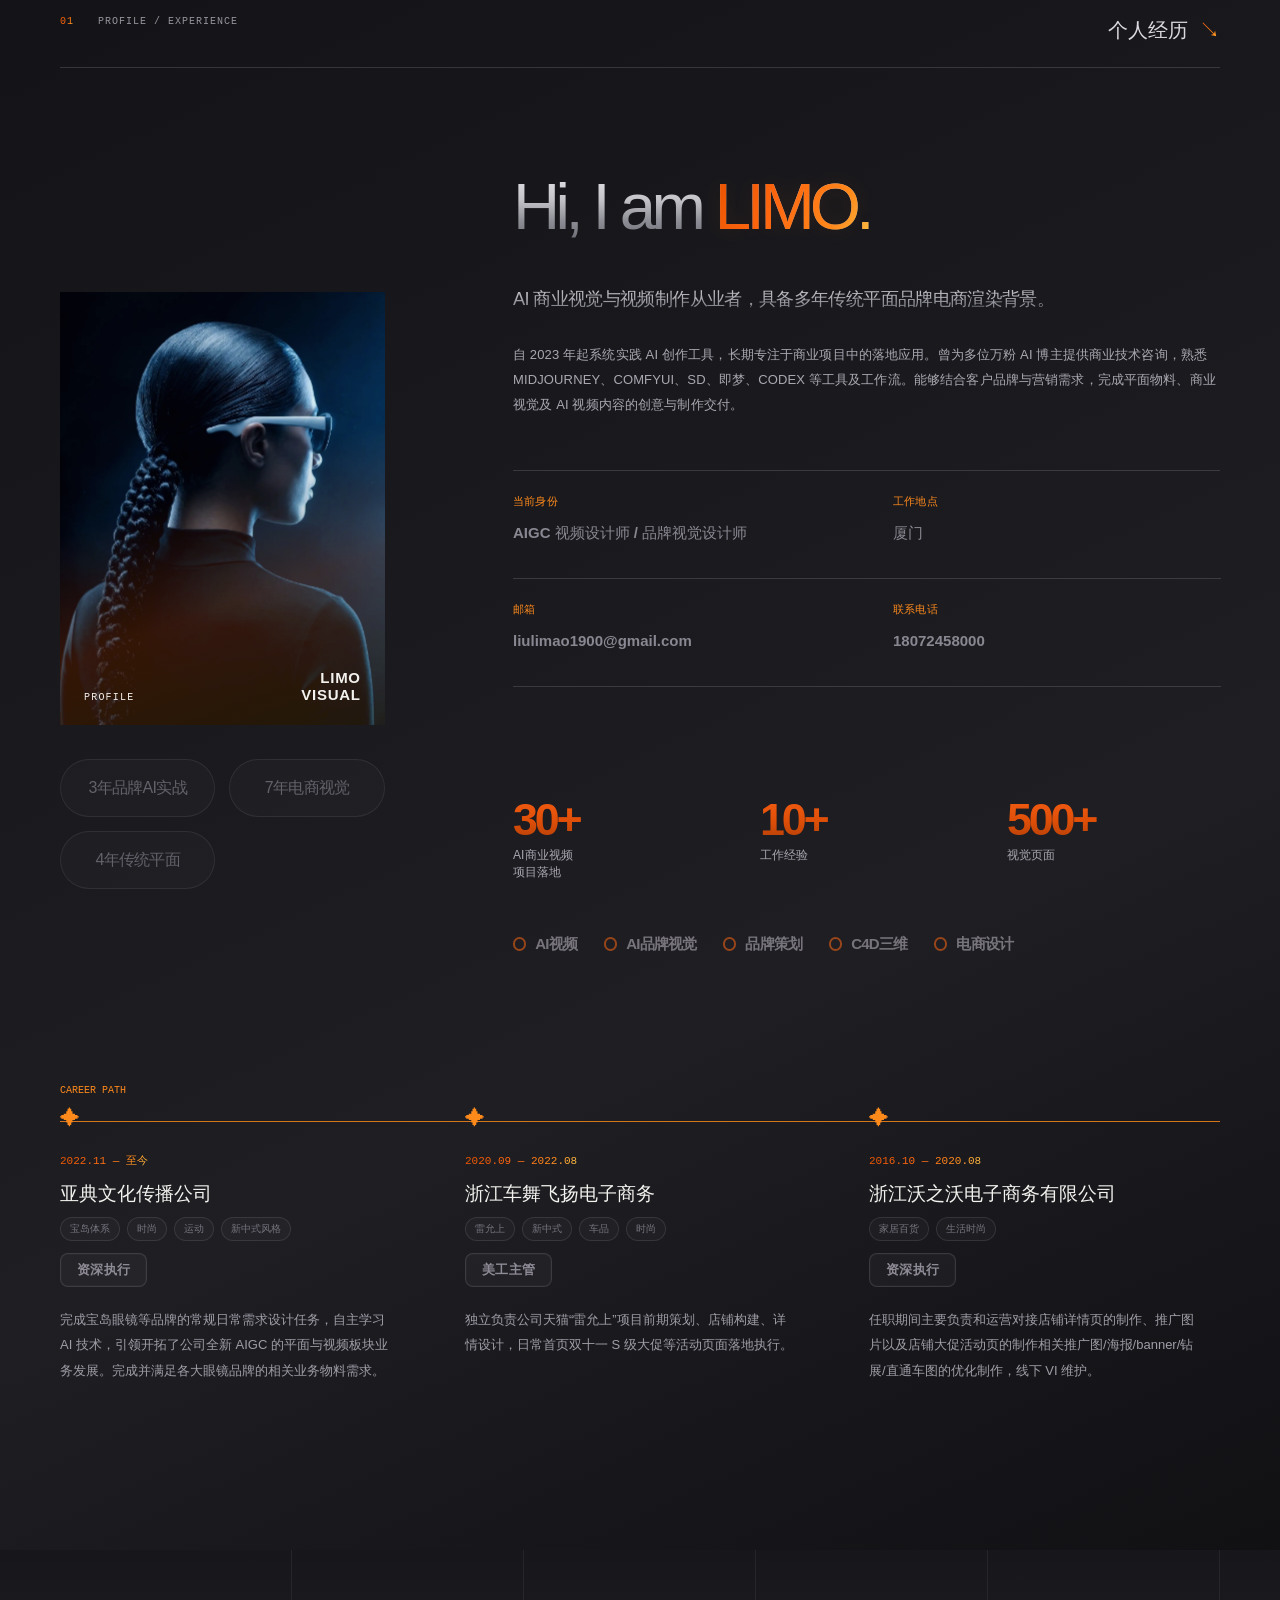
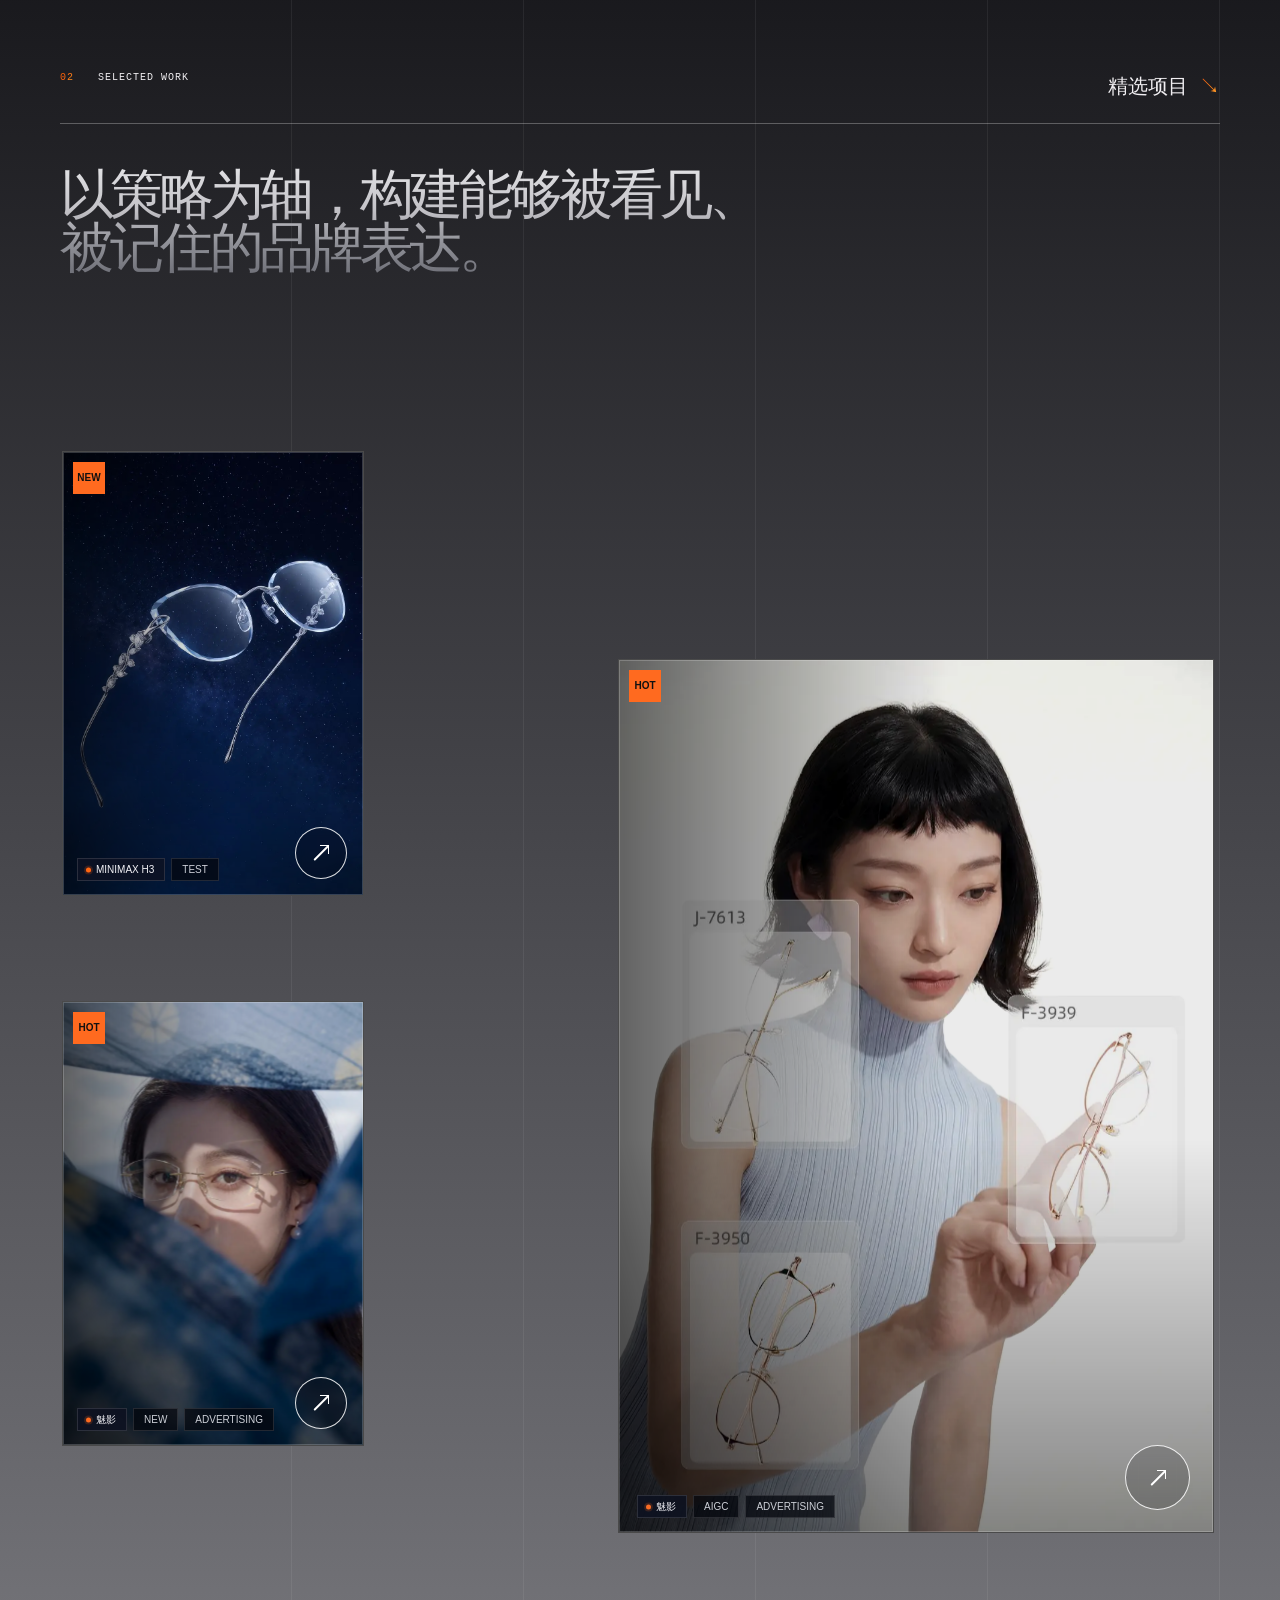
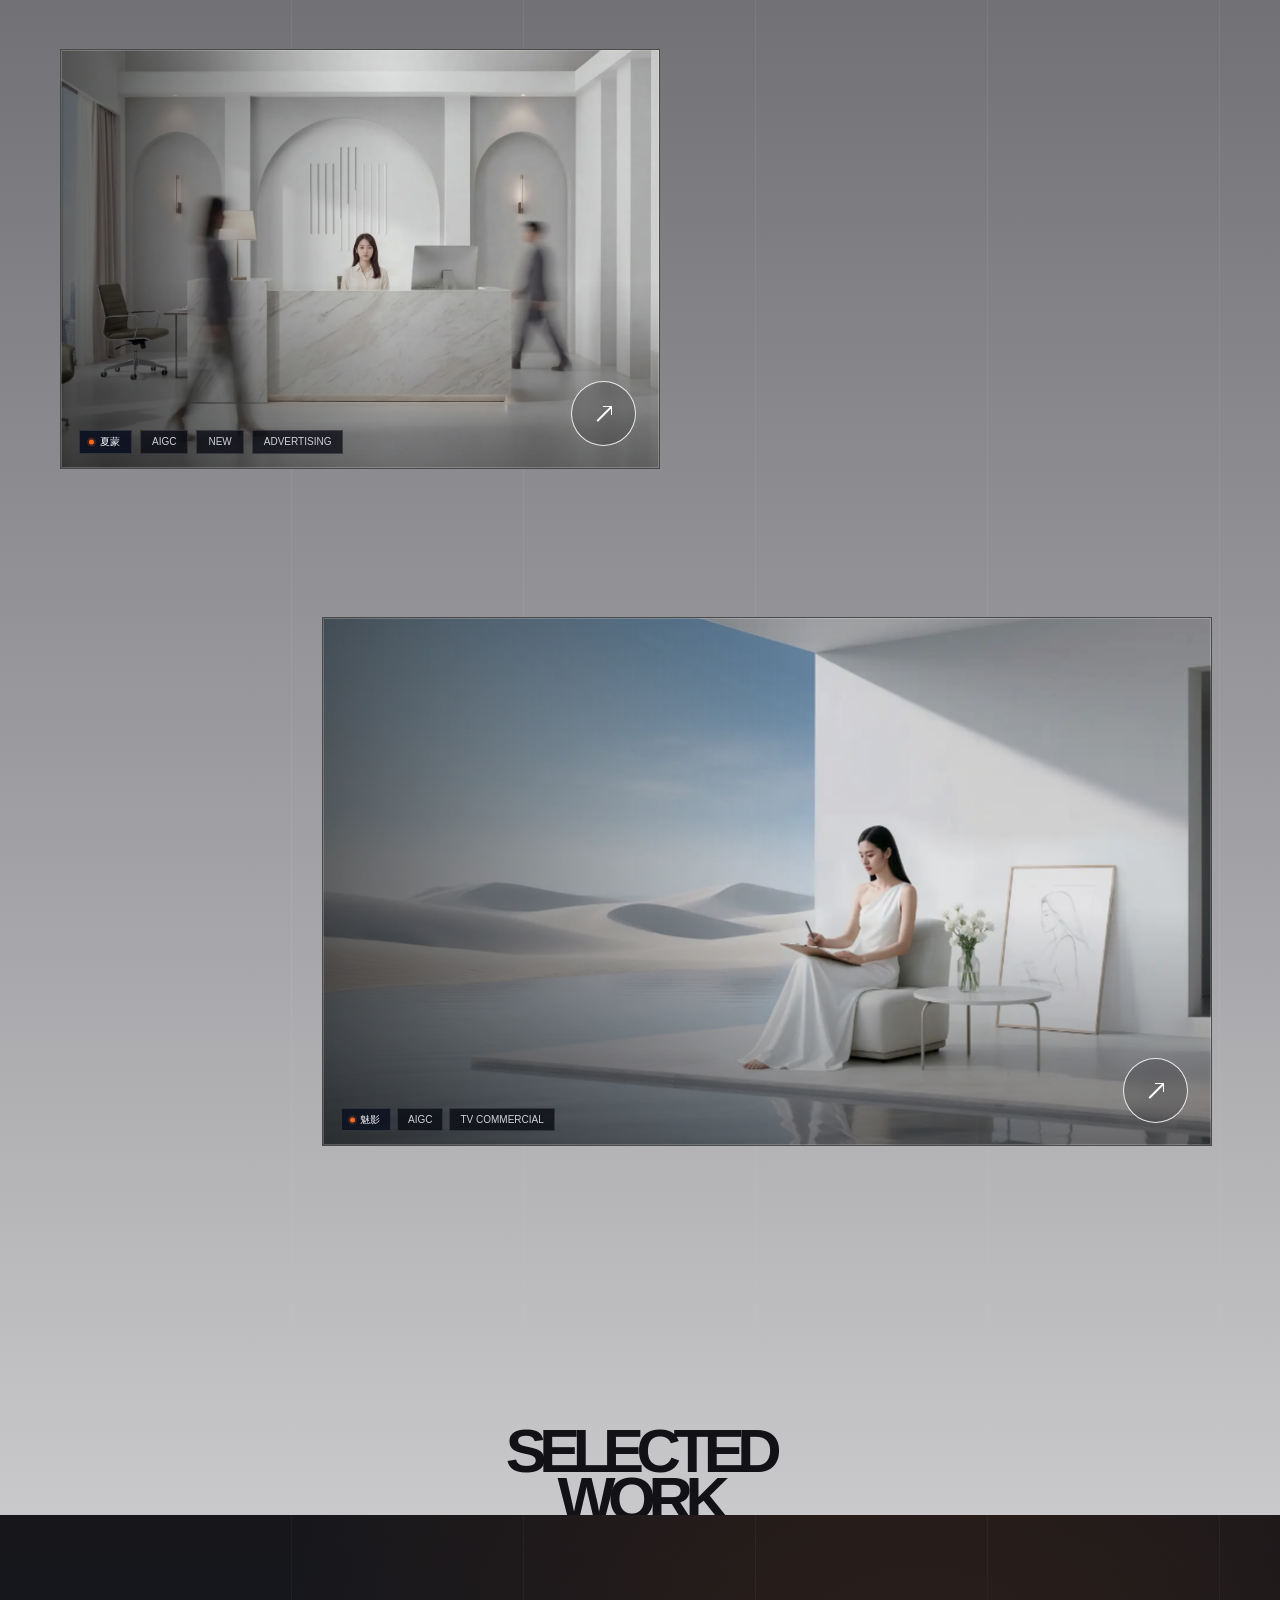
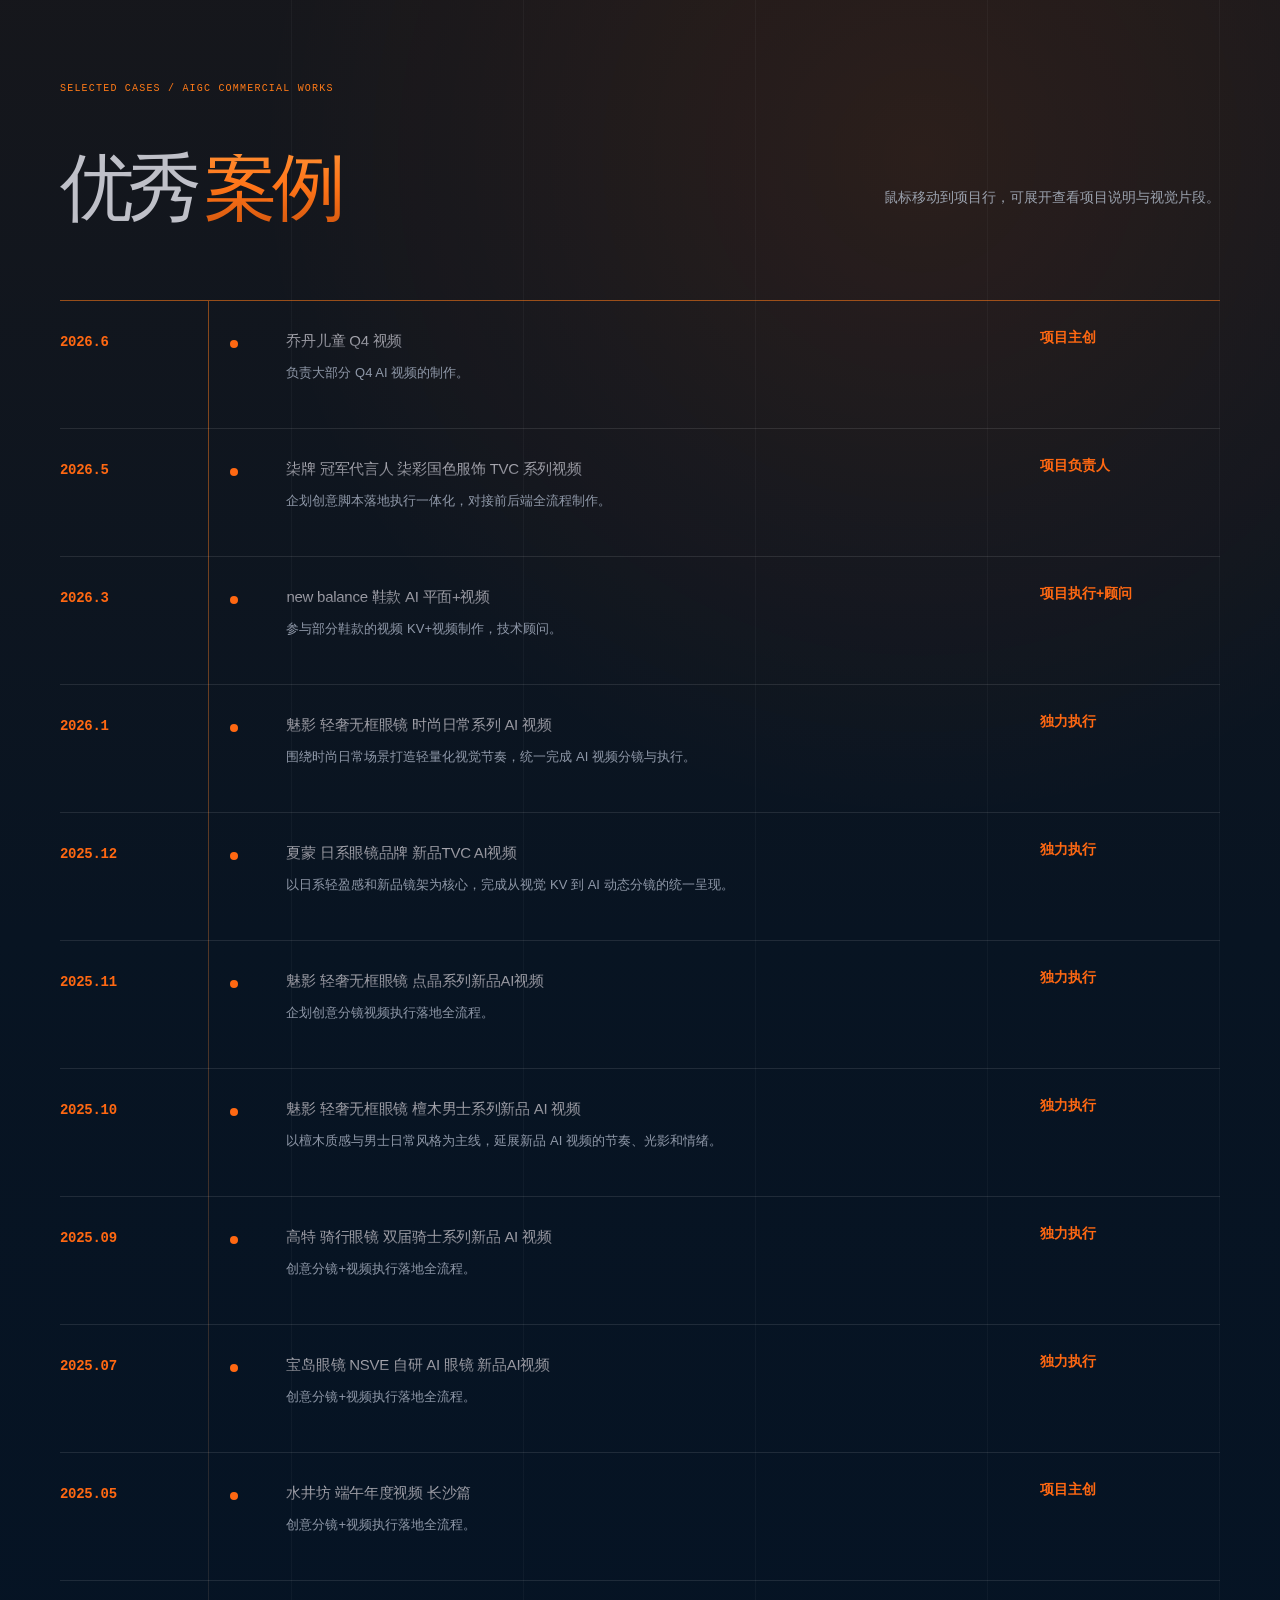
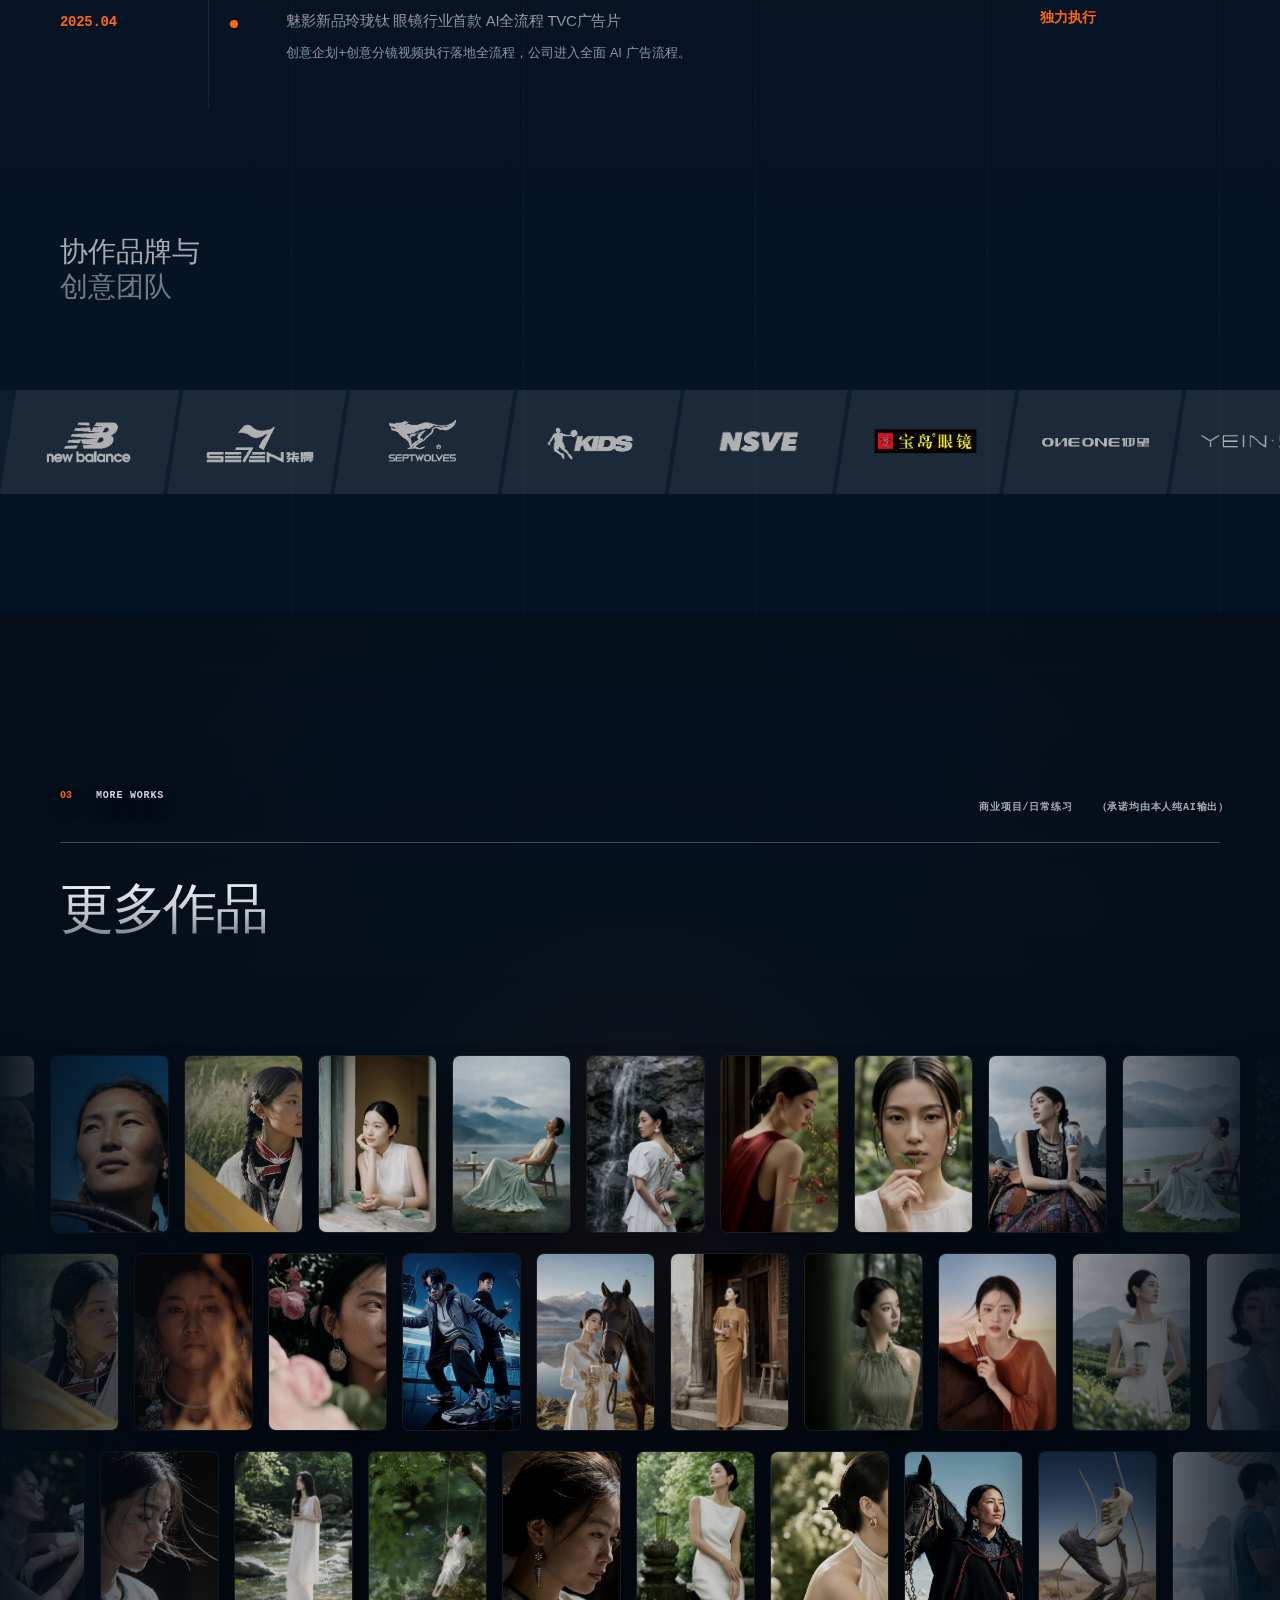
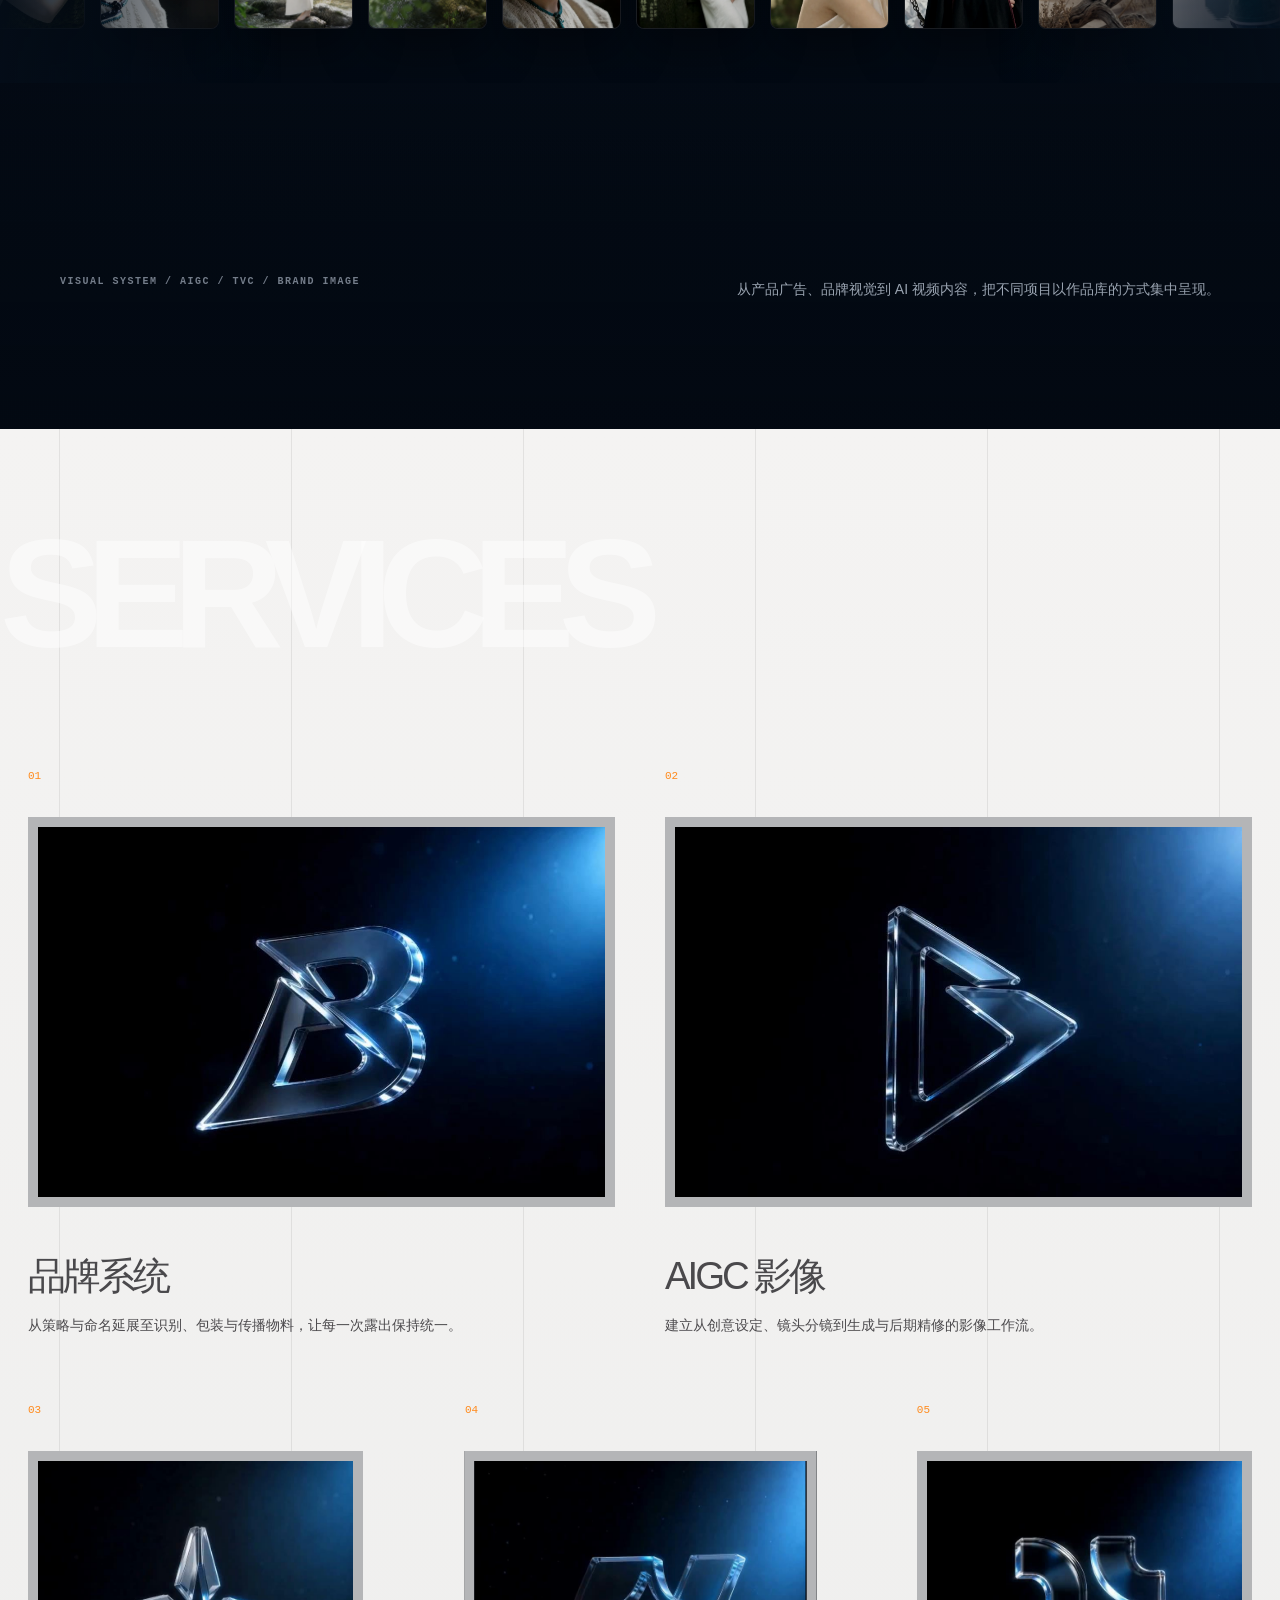
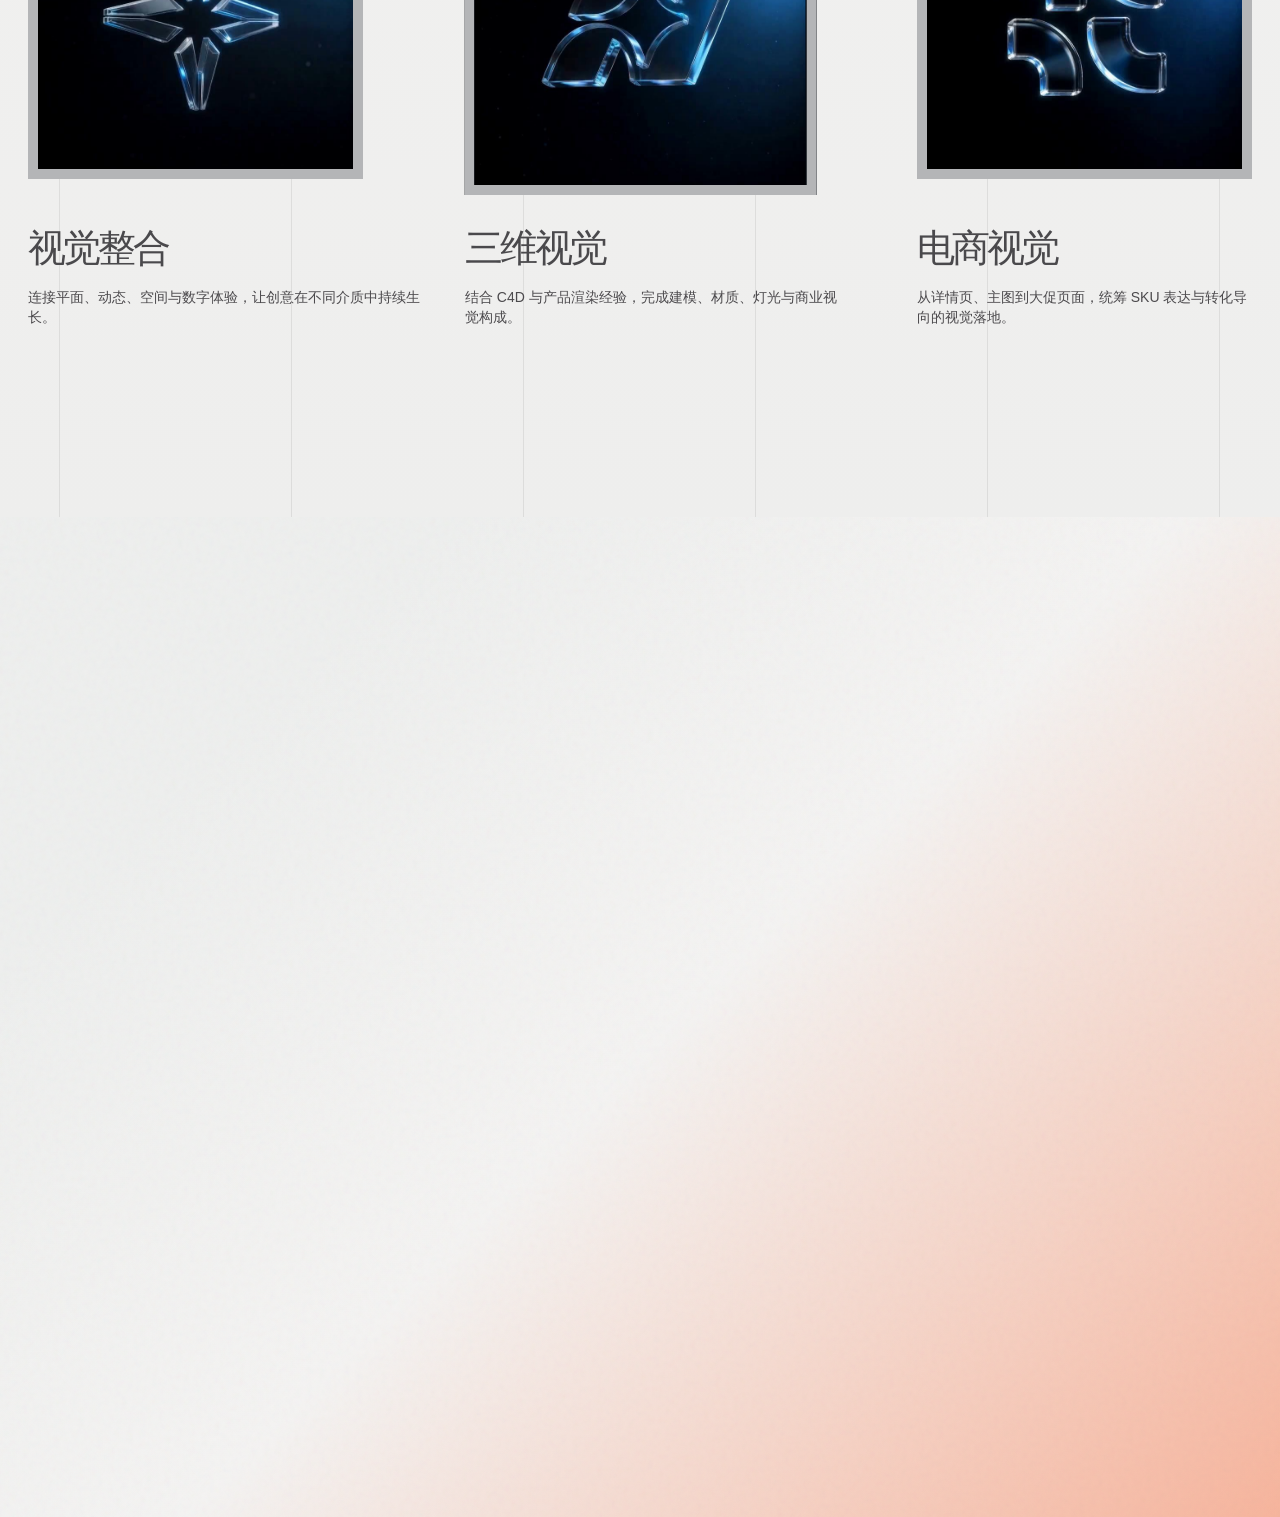
==== commit 3bbde1b5: "Deduplicate work wall glasses tile" ====
--- a/index.html
+++ b/index.html
@@ -6,13 +6,13 @@
     <meta name="theme-color" content="#070709" />
     <title>LIN Visual Designer</title>
     <link rel="preload" as="image" href="/assets/hero-monitor-mockup.webp" fetchpriority="high">
-    <script type="module" crossorigin src="/assets/index-1T3dddRA.js?v=LIMO-ASSET-GUARD-R1"></script>
+    <script type="module" crossorigin src="/assets/index-1T3dddRA.js?v=LIMO-WORK-WALL-DEDUP-R1"></script>
     <link rel="stylesheet" crossorigin href="/assets/index-3lF3EoCB.css?v=LIMO-LATEST-2026-08-17-PORTRAIT-01-R2">
     <link rel="stylesheet" crossorigin href="/assets/custom-fig2-layout.css?v=LIMO-WORK-WALL-VIDEO-R1">
   </head>
   <body>
     <div id="root"></div>
-    <script src="/assets/latest-restore.js?v=LIMO-ASSET-GUARD-R1"></script>
+    <script src="/assets/latest-restore.js?v=LIMO-WORK-WALL-DEDUP-R1"></script>
     <script src="/assets/online-lite-overrides.js?v=LIMO-FEATURED-02-FULL-R1"></script>
   </body>
 </html>
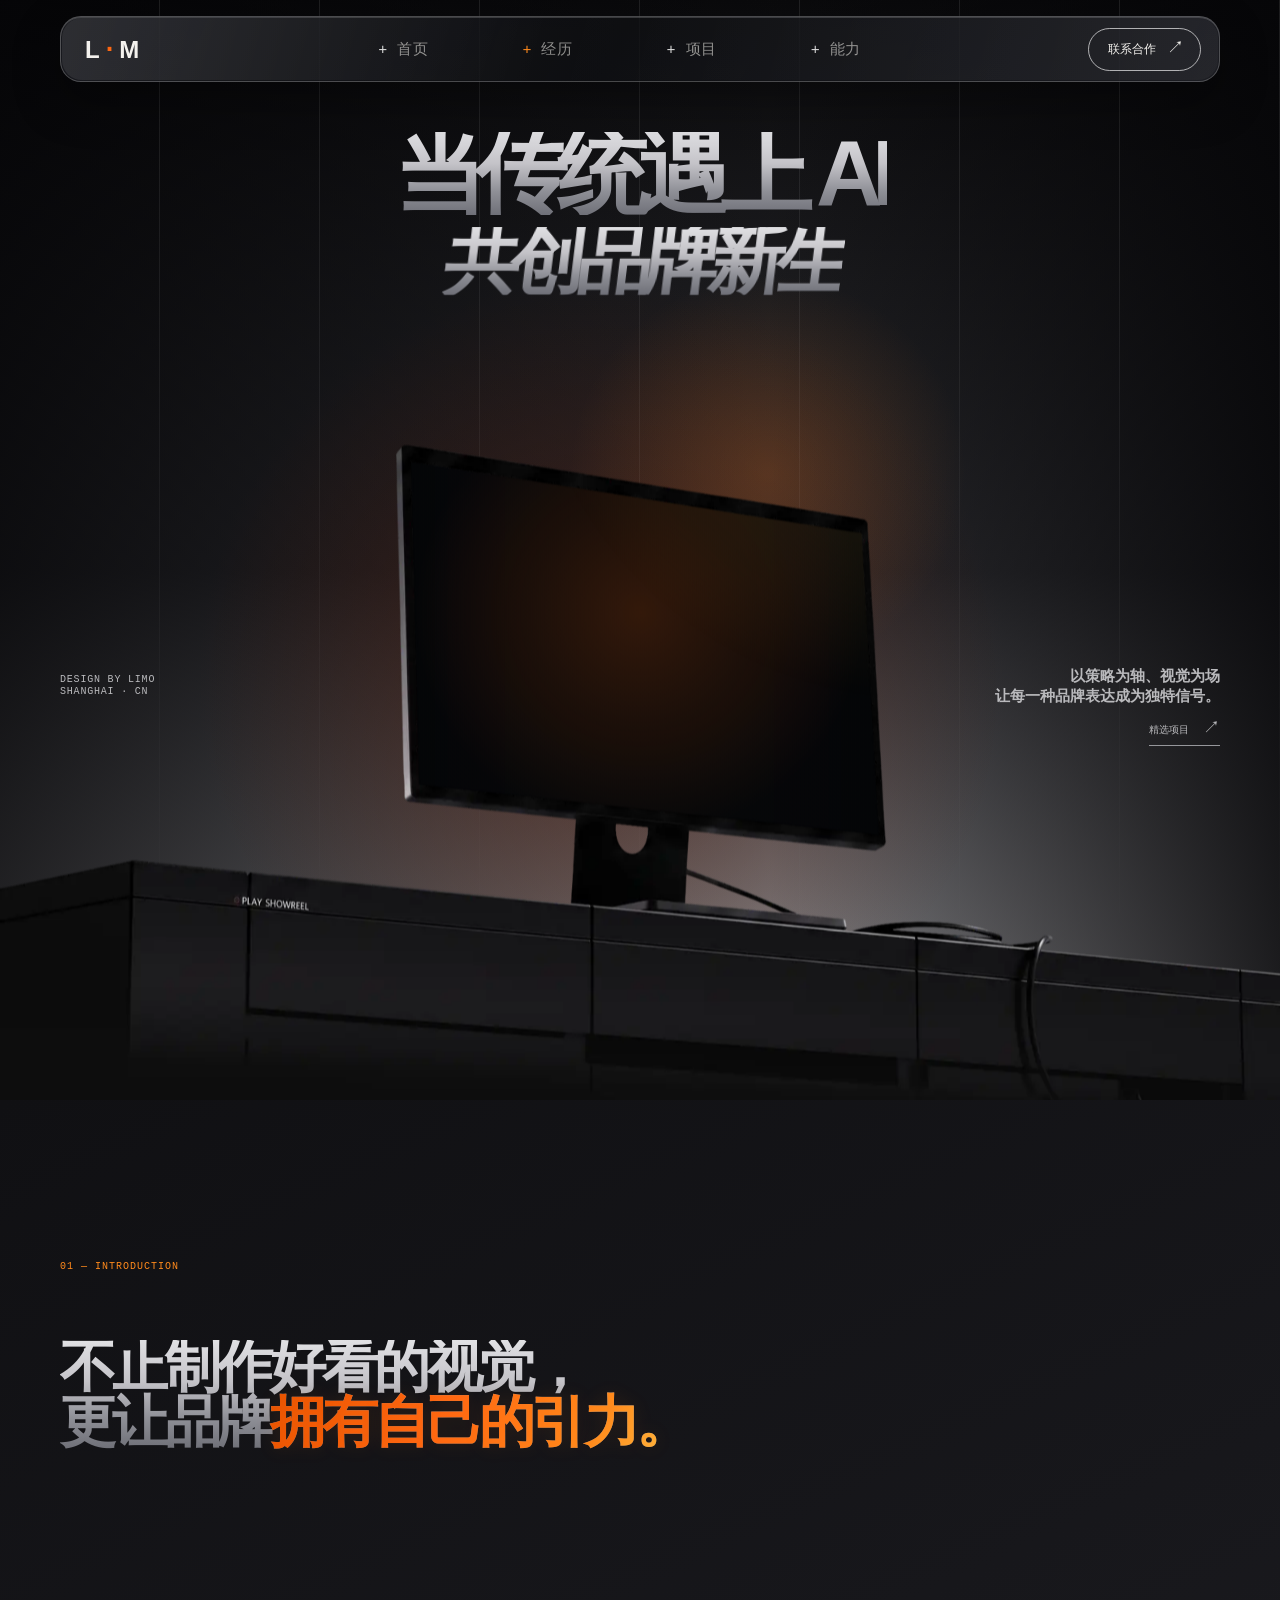
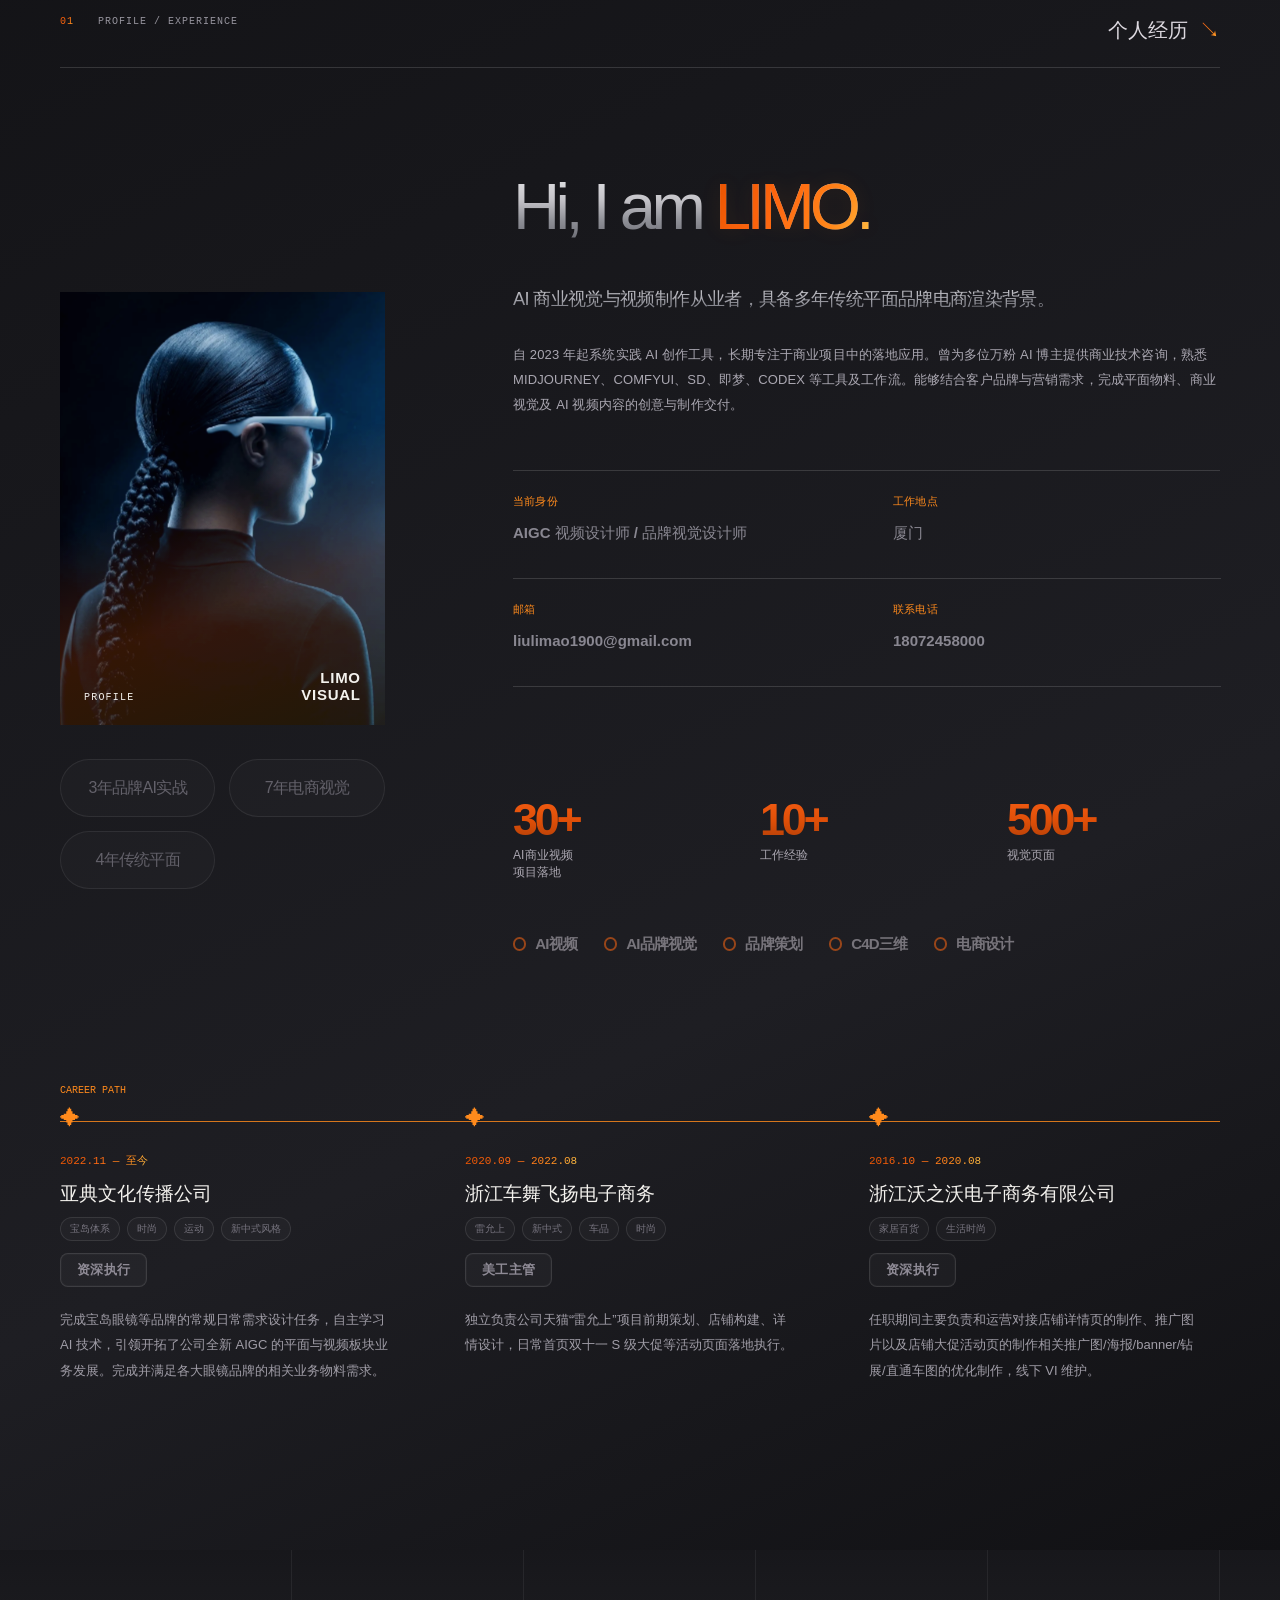
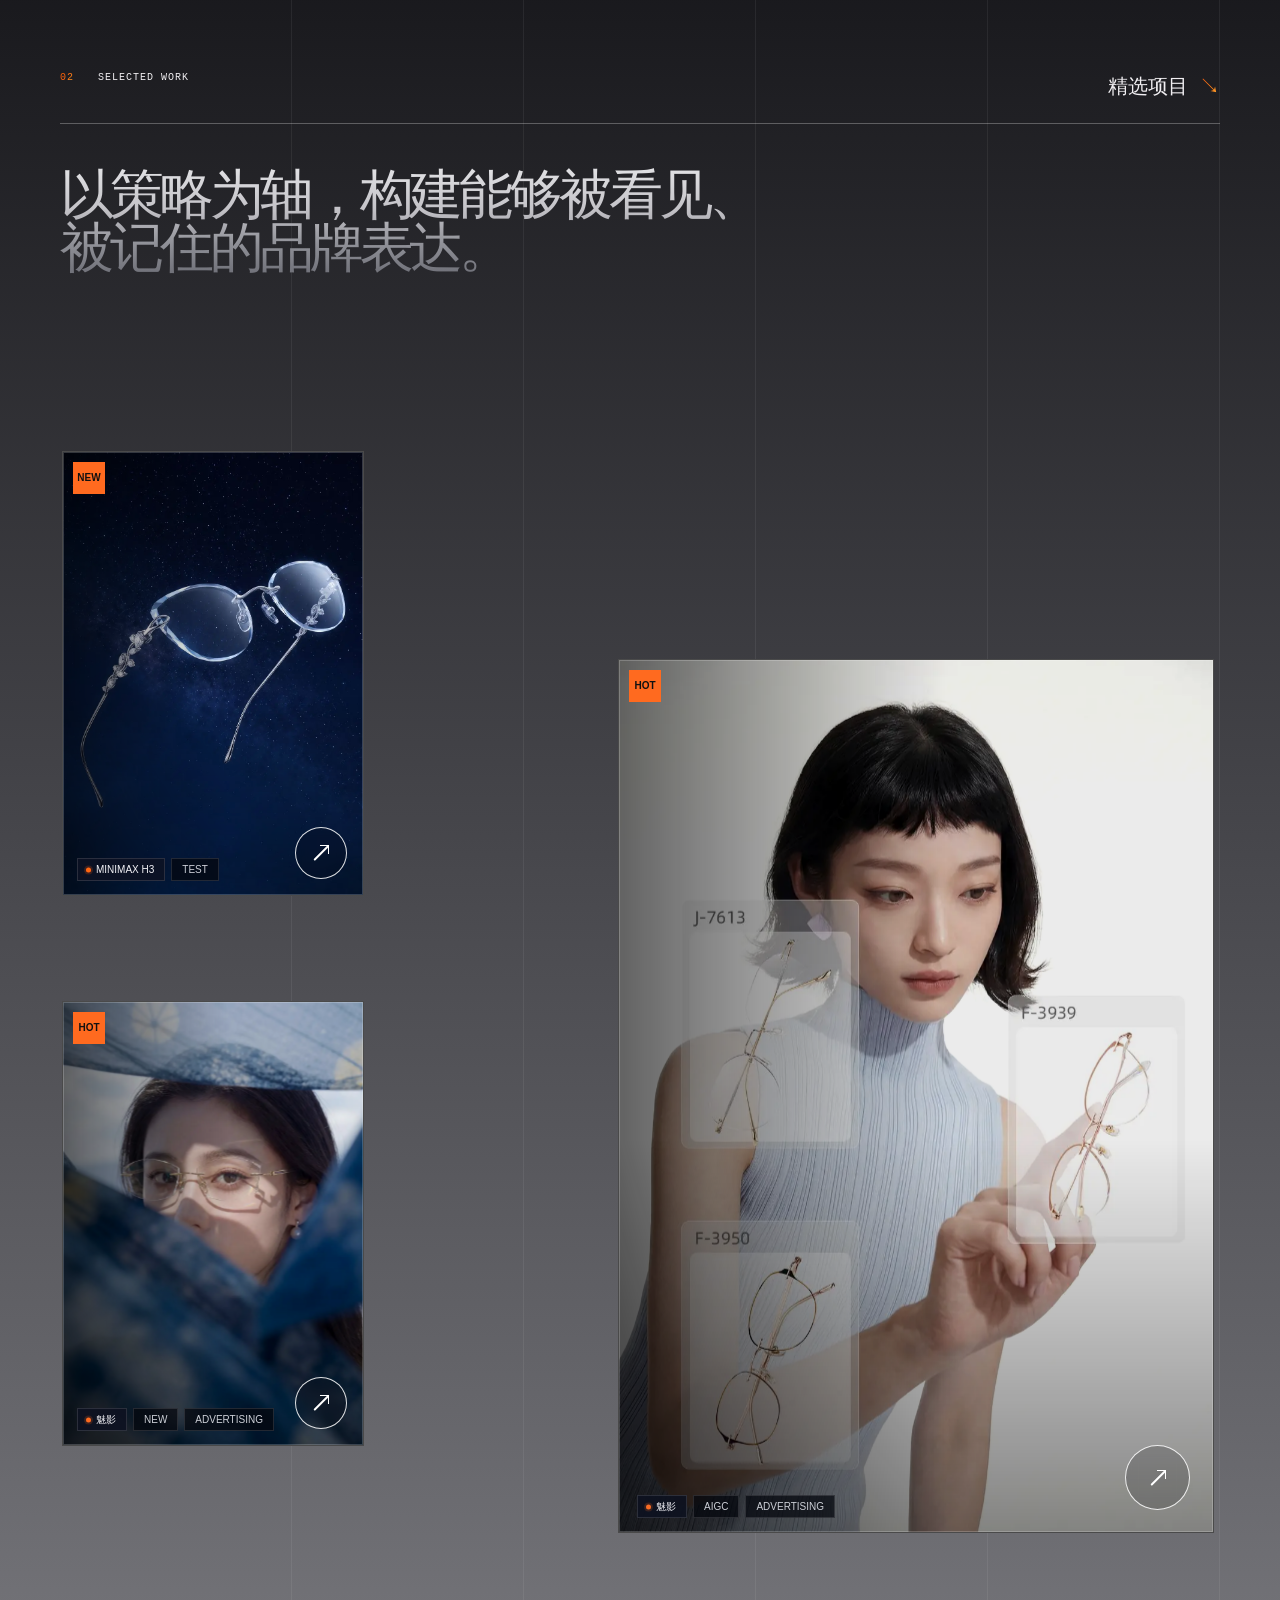
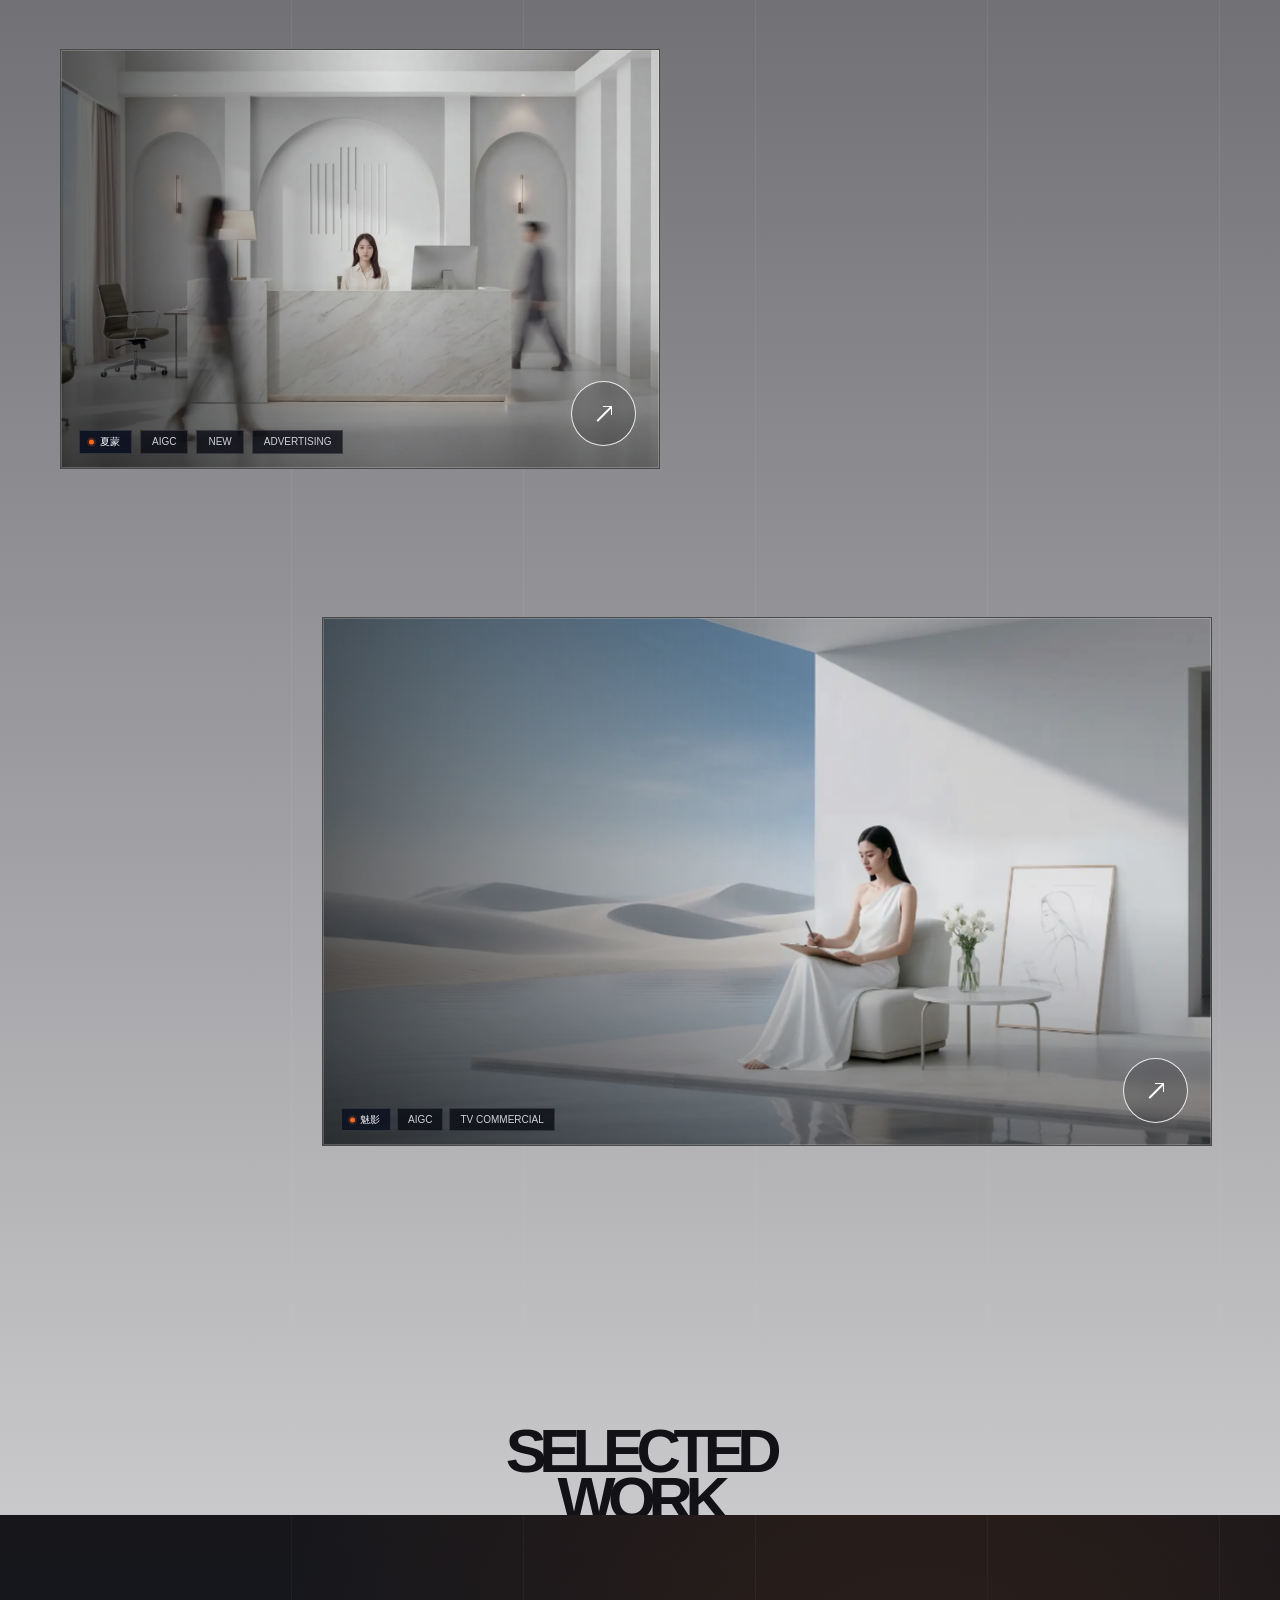
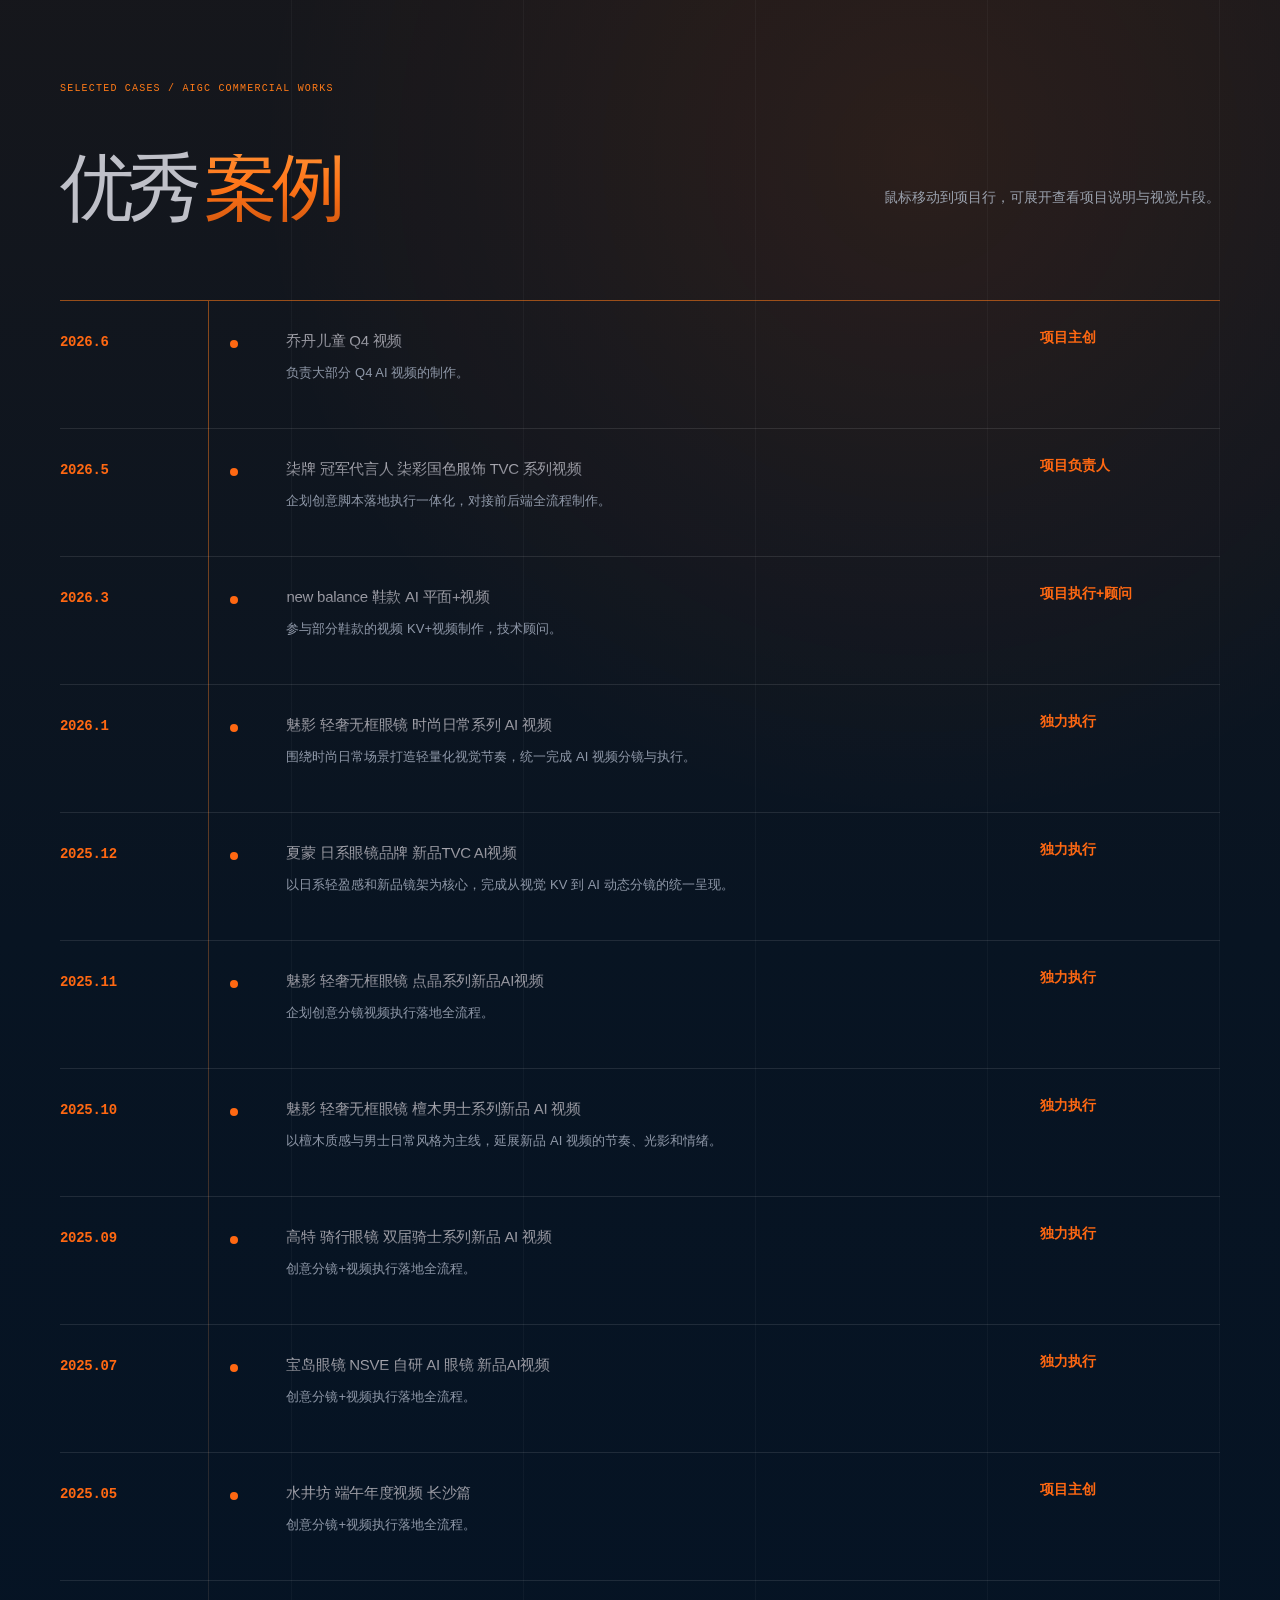
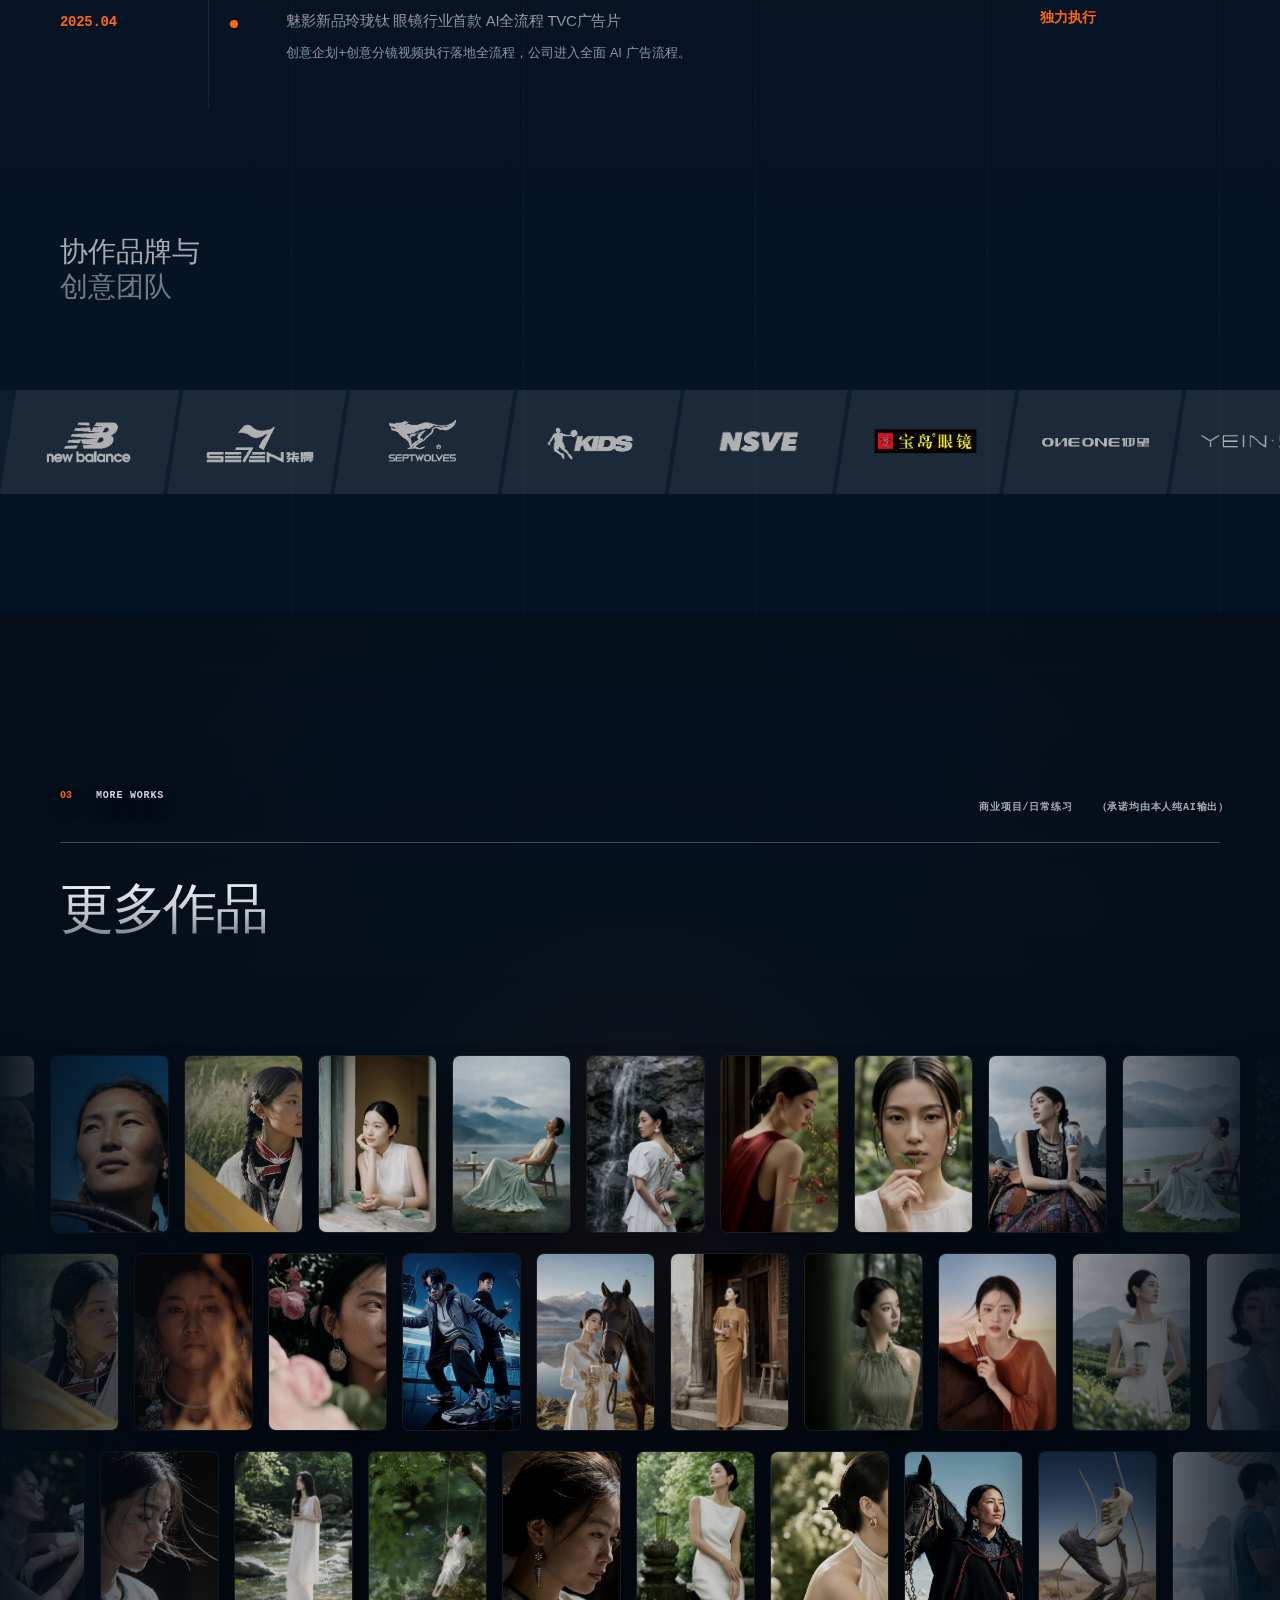
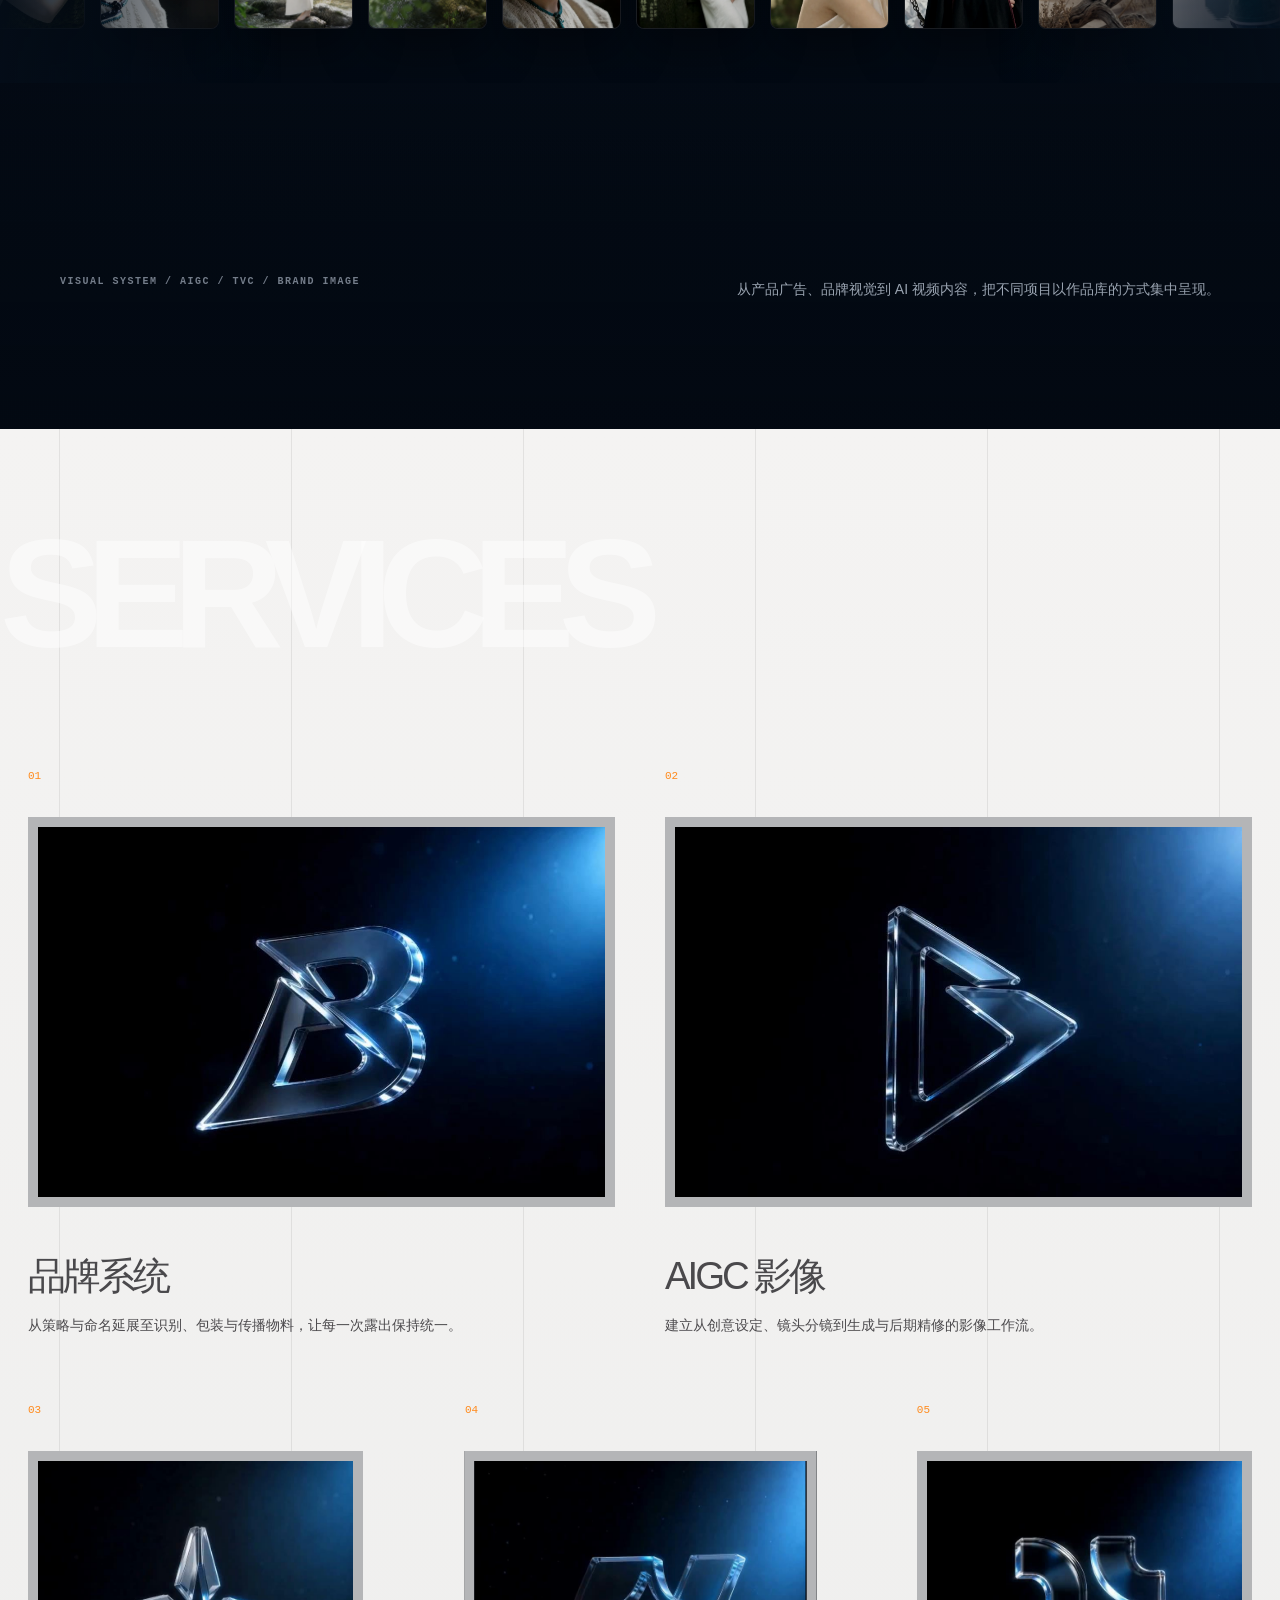
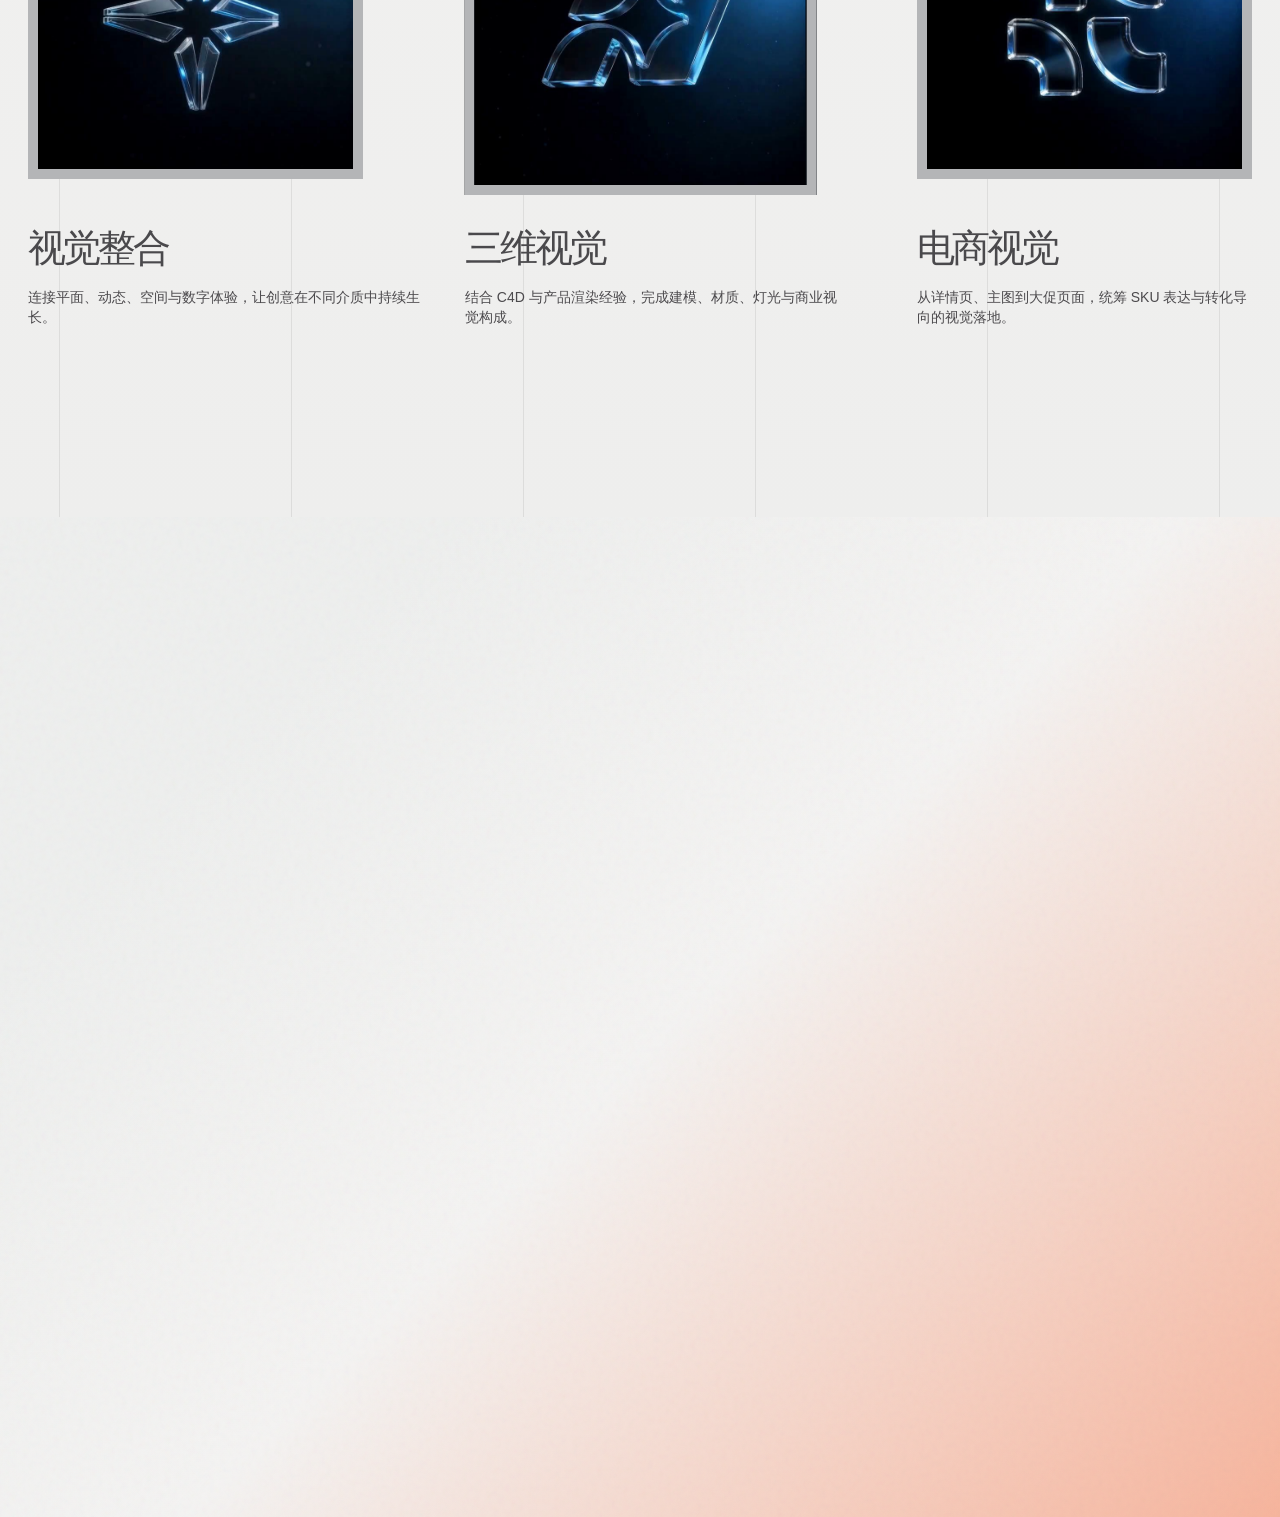
==== commit 57462774: "Prevent mobile heading clipping" ====
--- a/index.html
+++ b/index.html
@@ -8,7 +8,7 @@
     <link rel="preload" as="image" href="/assets/hero-monitor-mockup.webp" fetchpriority="high">
     <script type="module" crossorigin src="/assets/index-1T3dddRA.js?v=LIMO-WORK-WALL-DEDUP-R1"></script>
     <link rel="stylesheet" crossorigin href="/assets/index-3lF3EoCB.css?v=LIMO-LATEST-2026-08-17-PORTRAIT-01-R2">
-    <link rel="stylesheet" crossorigin href="/assets/custom-fig2-layout.css?v=LIMO-WORK-WALL-VIDEO-R1">
+    <link rel="stylesheet" crossorigin href="/assets/custom-fig2-layout.css?v=LIMO-MOBILE-TITLE-NO-CLIP-R1">
   </head>
   <body>
     <div id="root"></div>
--- a/assets/custom-fig2-layout.css
+++ b/assets/custom-fig2-layout.css
@@ -3366,3 +3366,60 @@
 .portrait-column{
   transform:translateY(-50px)!important;
 }
+
+/* R119: prevent Chinese heading glyphs from being clipped on mobile browsers. */
+@media (width<=900px){
+  .editorial-title,
+  .editorial-title span,
+  .manifesto h2,
+  .profile-copy h2,
+  .work .section-note,
+  .project-title,
+  .project-title h3,
+  .case-timeline-head h2,
+  .case-collaboration h2,
+  .strength-intro h2,
+  .strength-card h3,
+  .visual-archive-head h2,
+  .studio-hero h3,
+  .contact h2,
+  .badge-card b{
+    overflow:visible!important;
+    clip-path:none!important;
+    -webkit-mask-image:none!important;
+    mask-image:none!important;
+    text-wrap:balance!important;
+  }
+
+  .editorial-title{
+    line-height:1.08!important;
+    letter-spacing:0!important;
+    padding:0.12em 0 0.16em!important;
+    margin-top:58px!important;
+  }
+
+  .editorial-title span{
+    line-height:1.08!important;
+    padding:0.02em 0!important;
+  }
+
+  .manifesto h2,
+  .profile-copy h2,
+  .strength-intro h2,
+  .case-timeline-head h2,
+  .case-collaboration h2,
+  .visual-archive-head h2,
+  .studio-hero h3,
+  .contact h2{
+    line-height:1.12!important;
+    letter-spacing:0!important;
+    padding:0.06em 0 0.08em!important;
+  }
+
+  .project-title h3,
+  .strength-card h3,
+  .badge-card b{
+    line-height:1.18!important;
+    letter-spacing:0!important;
+  }
+}
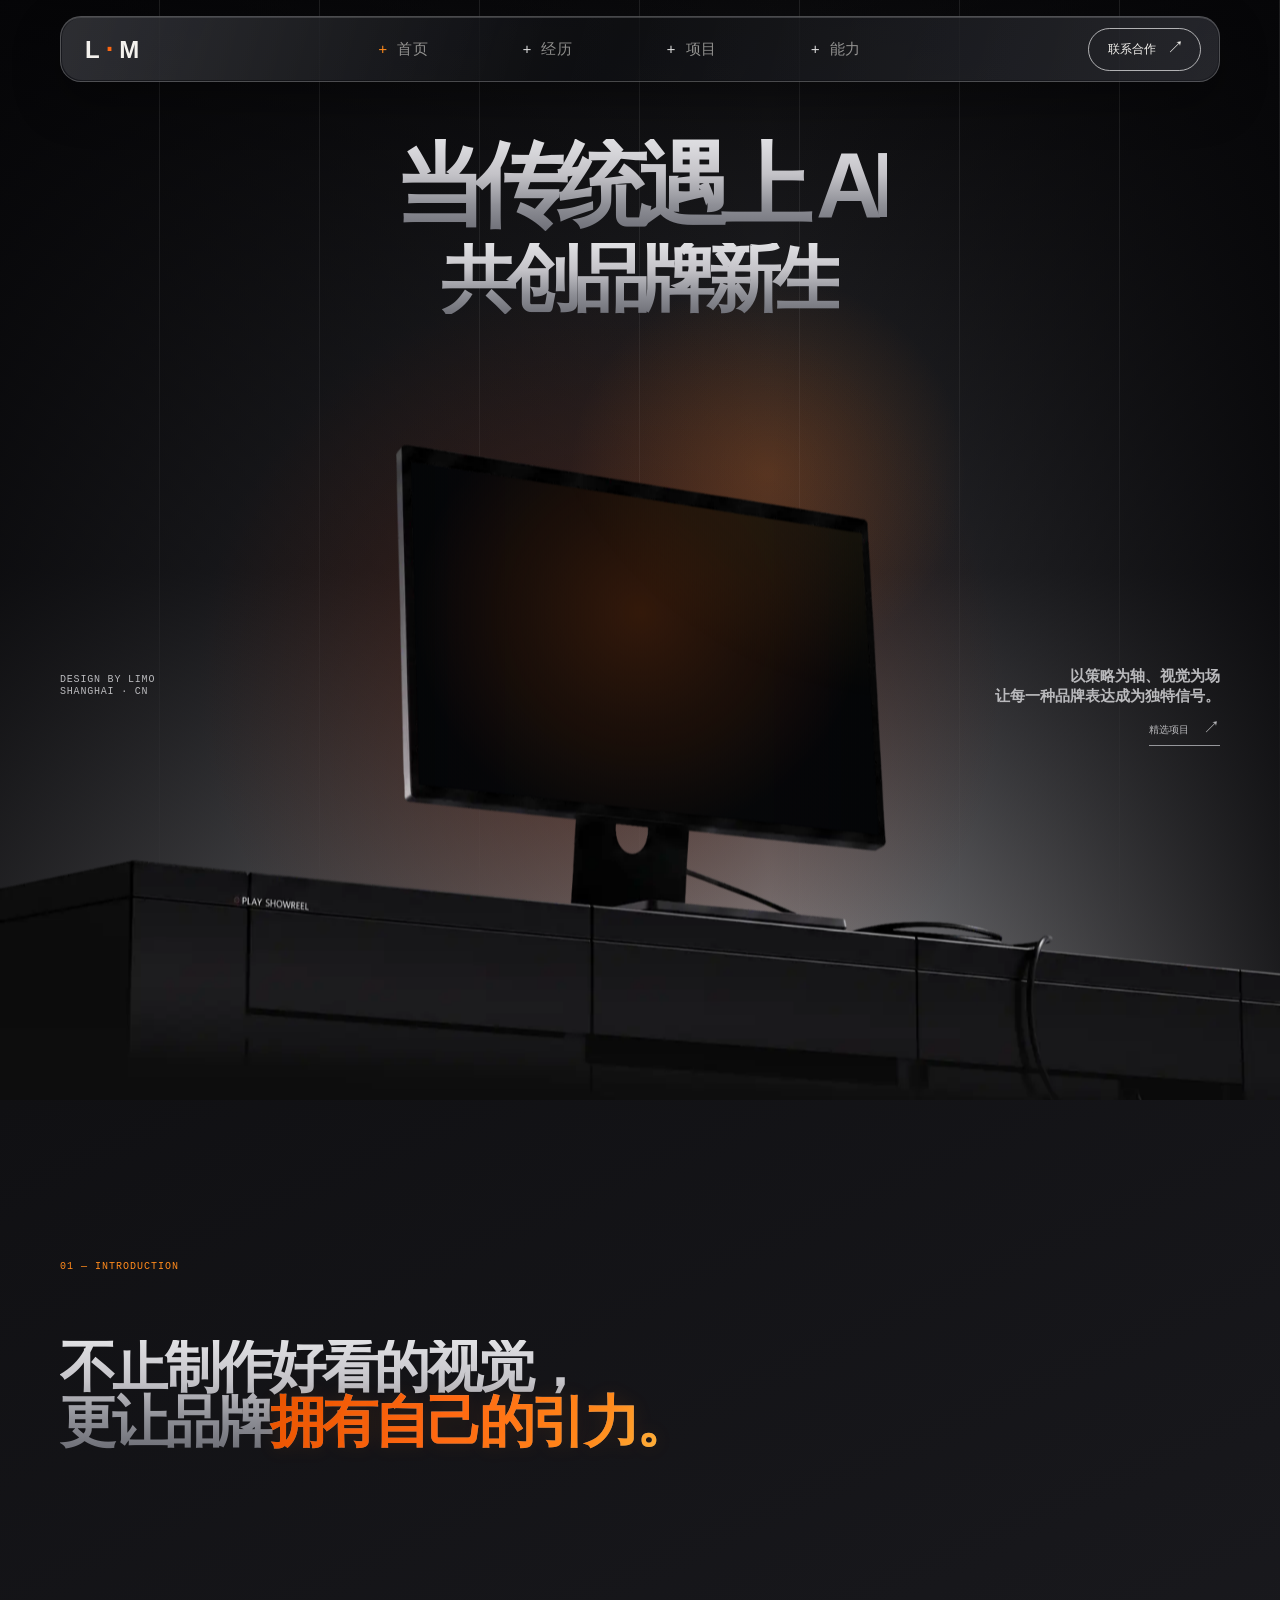
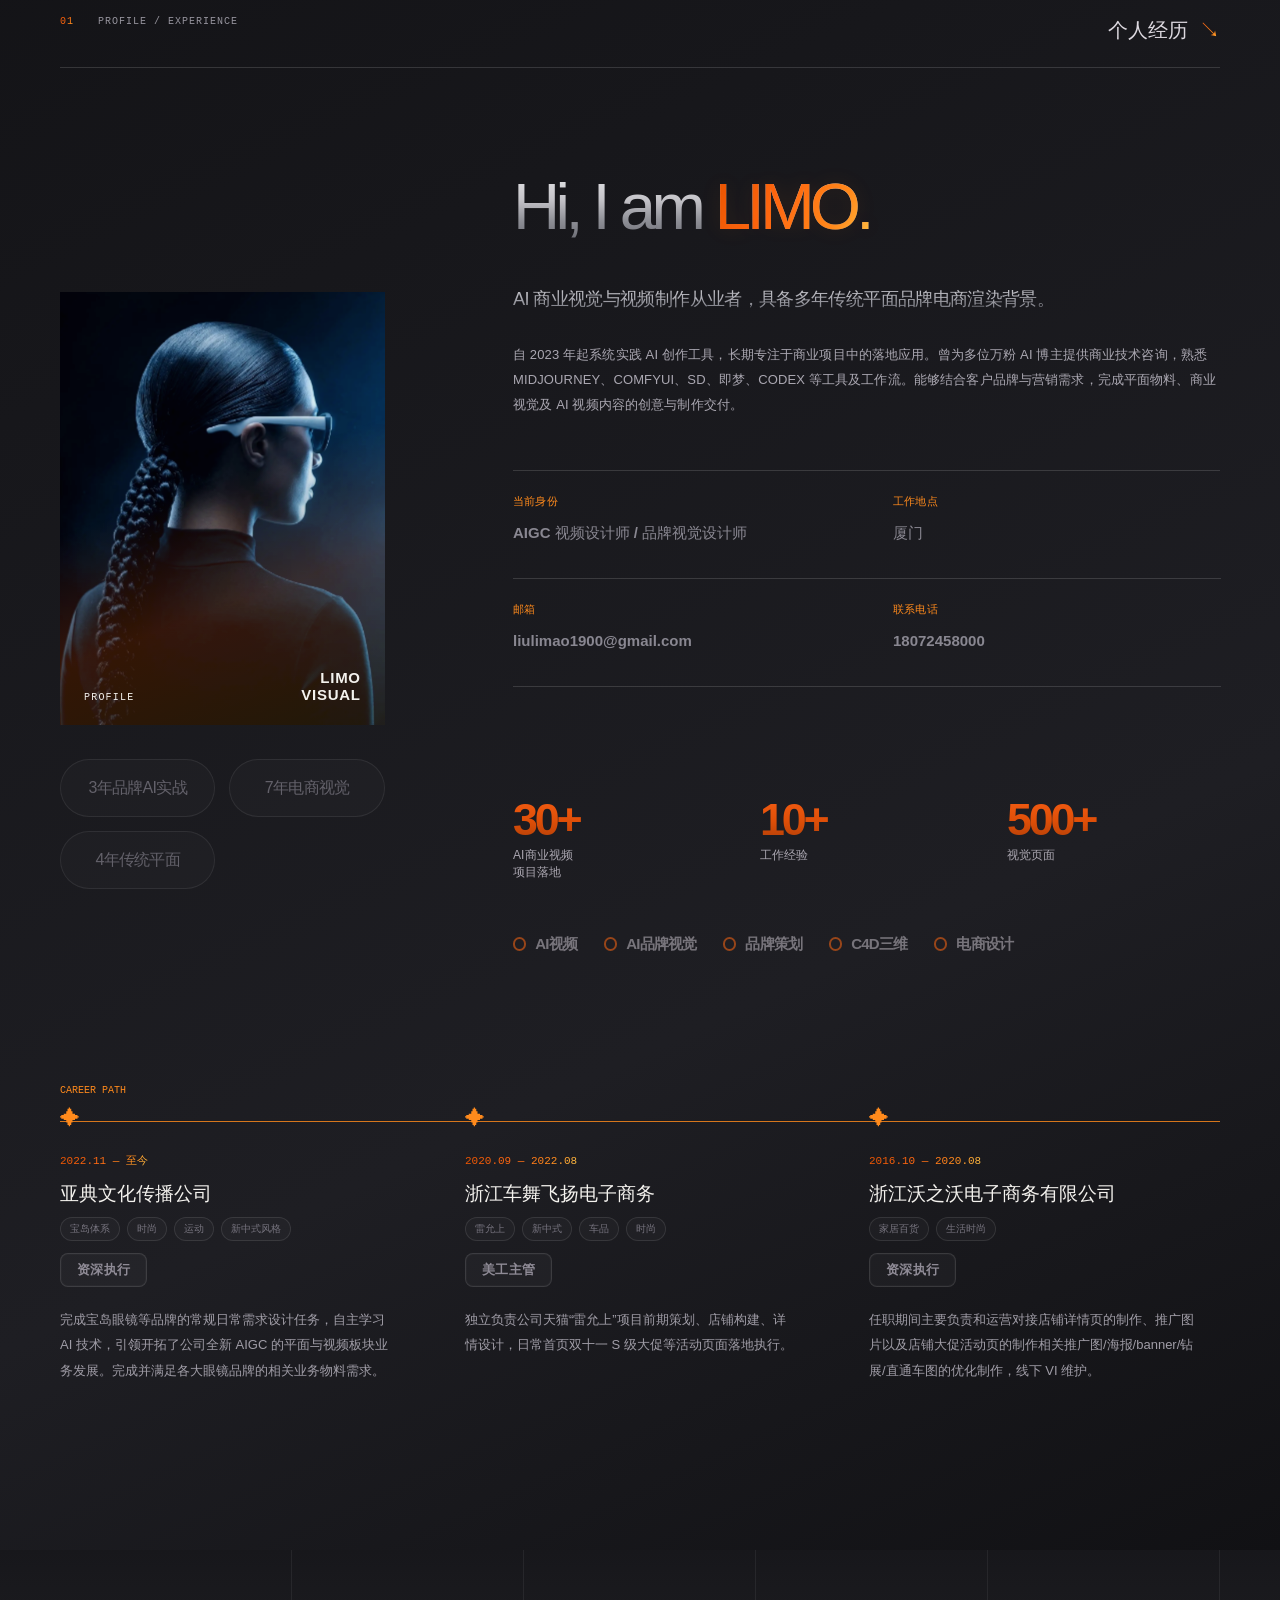
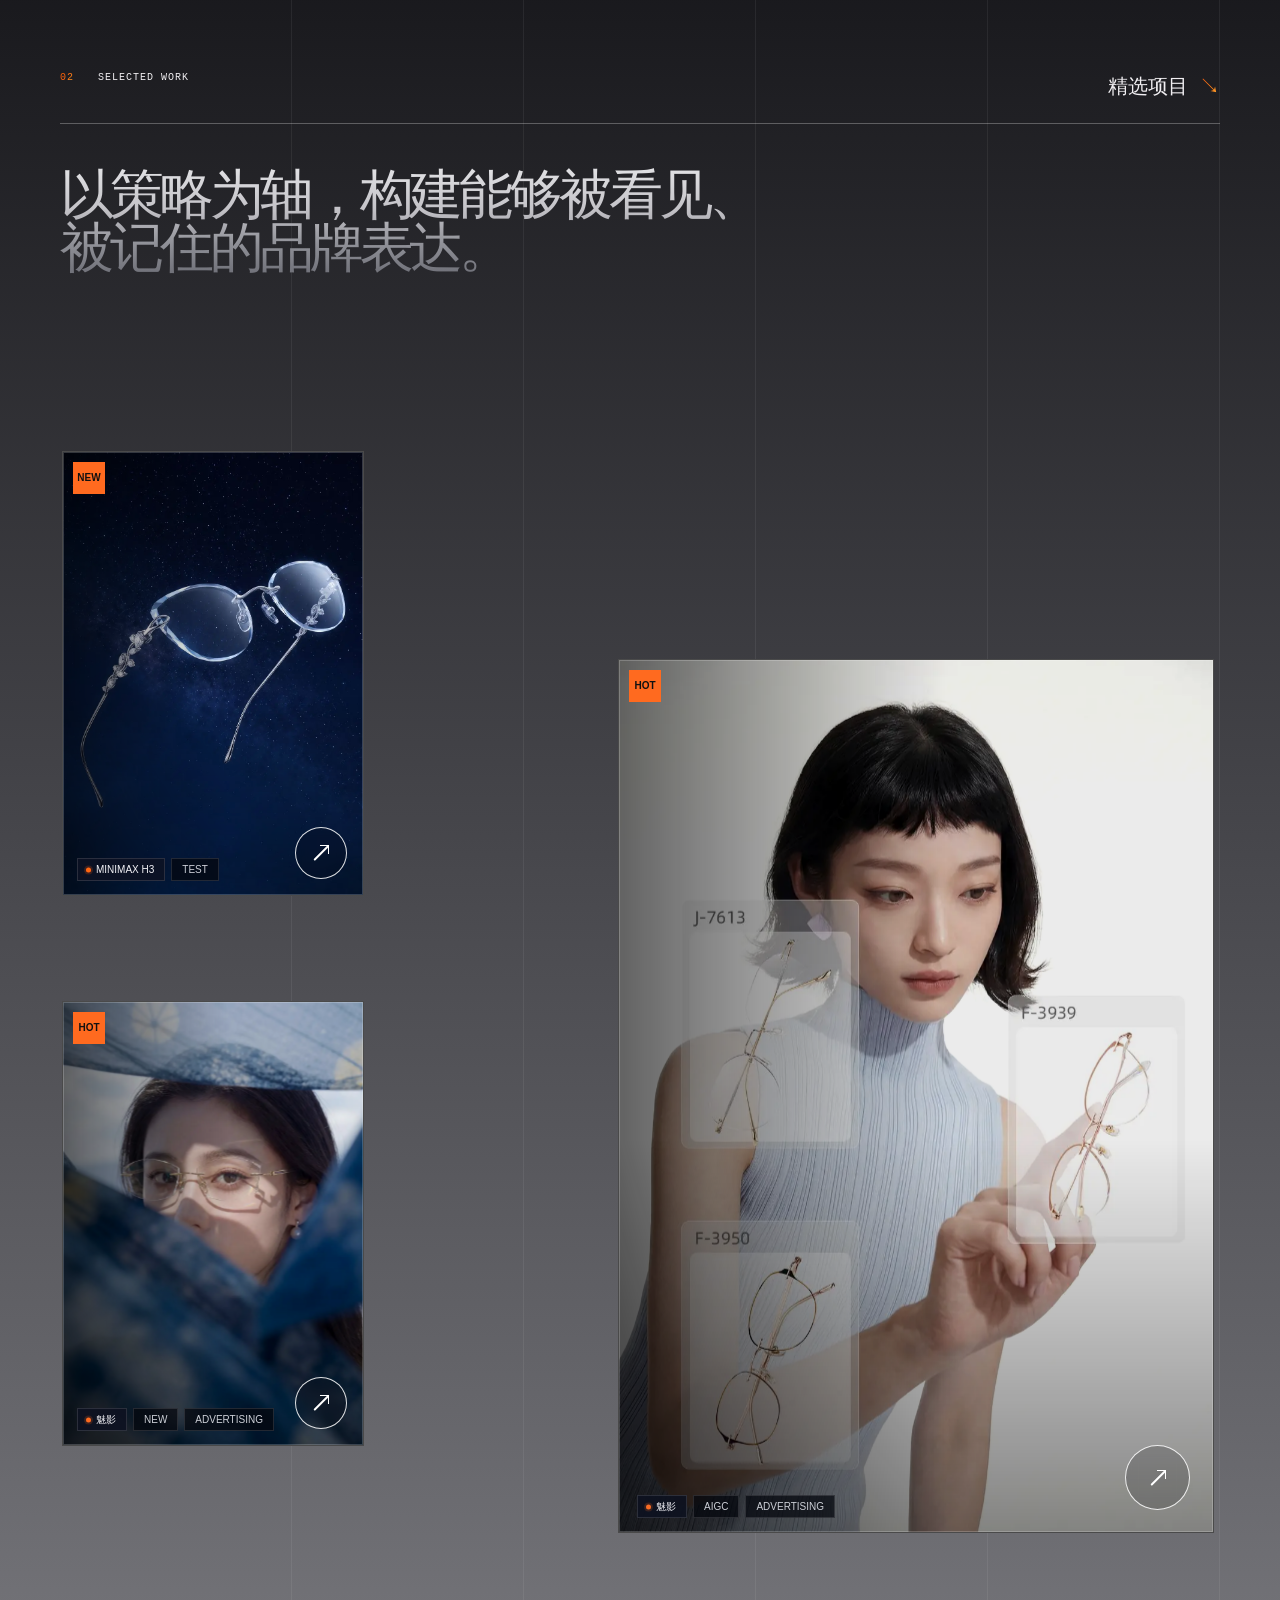
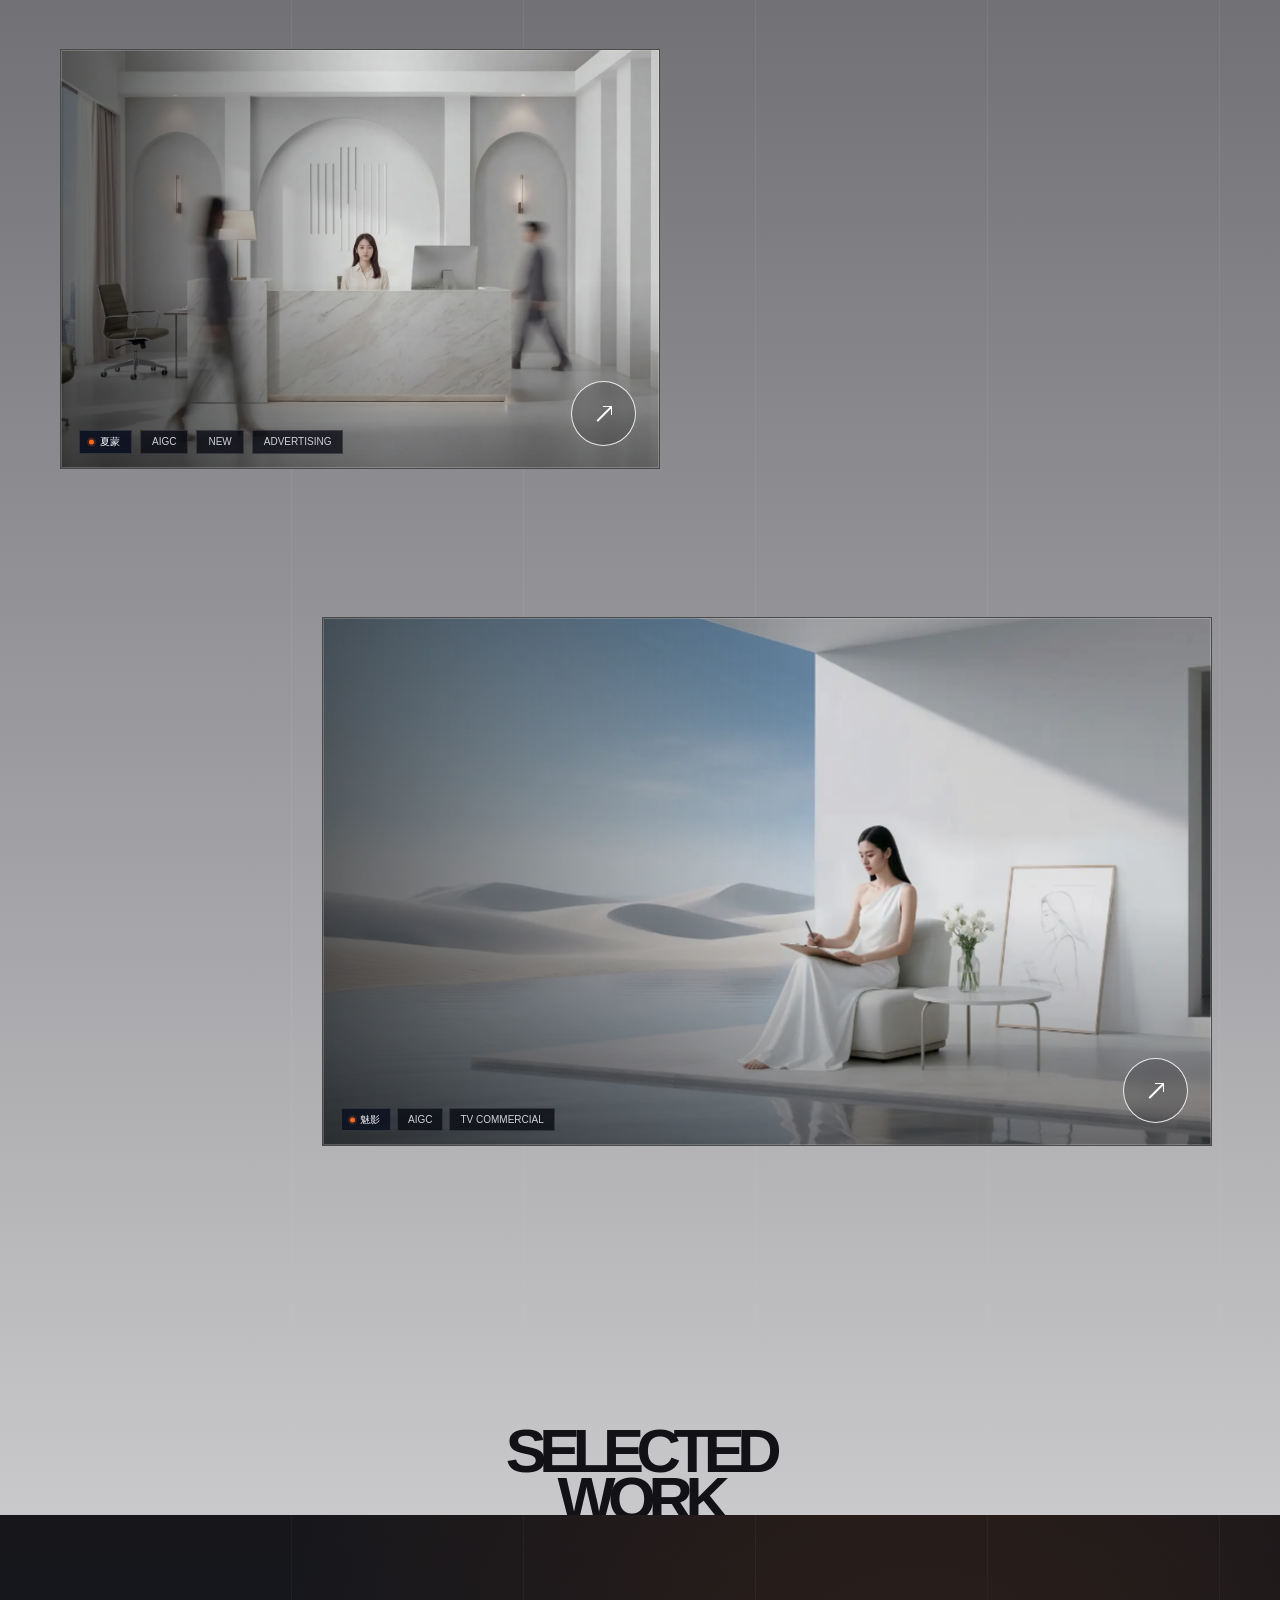
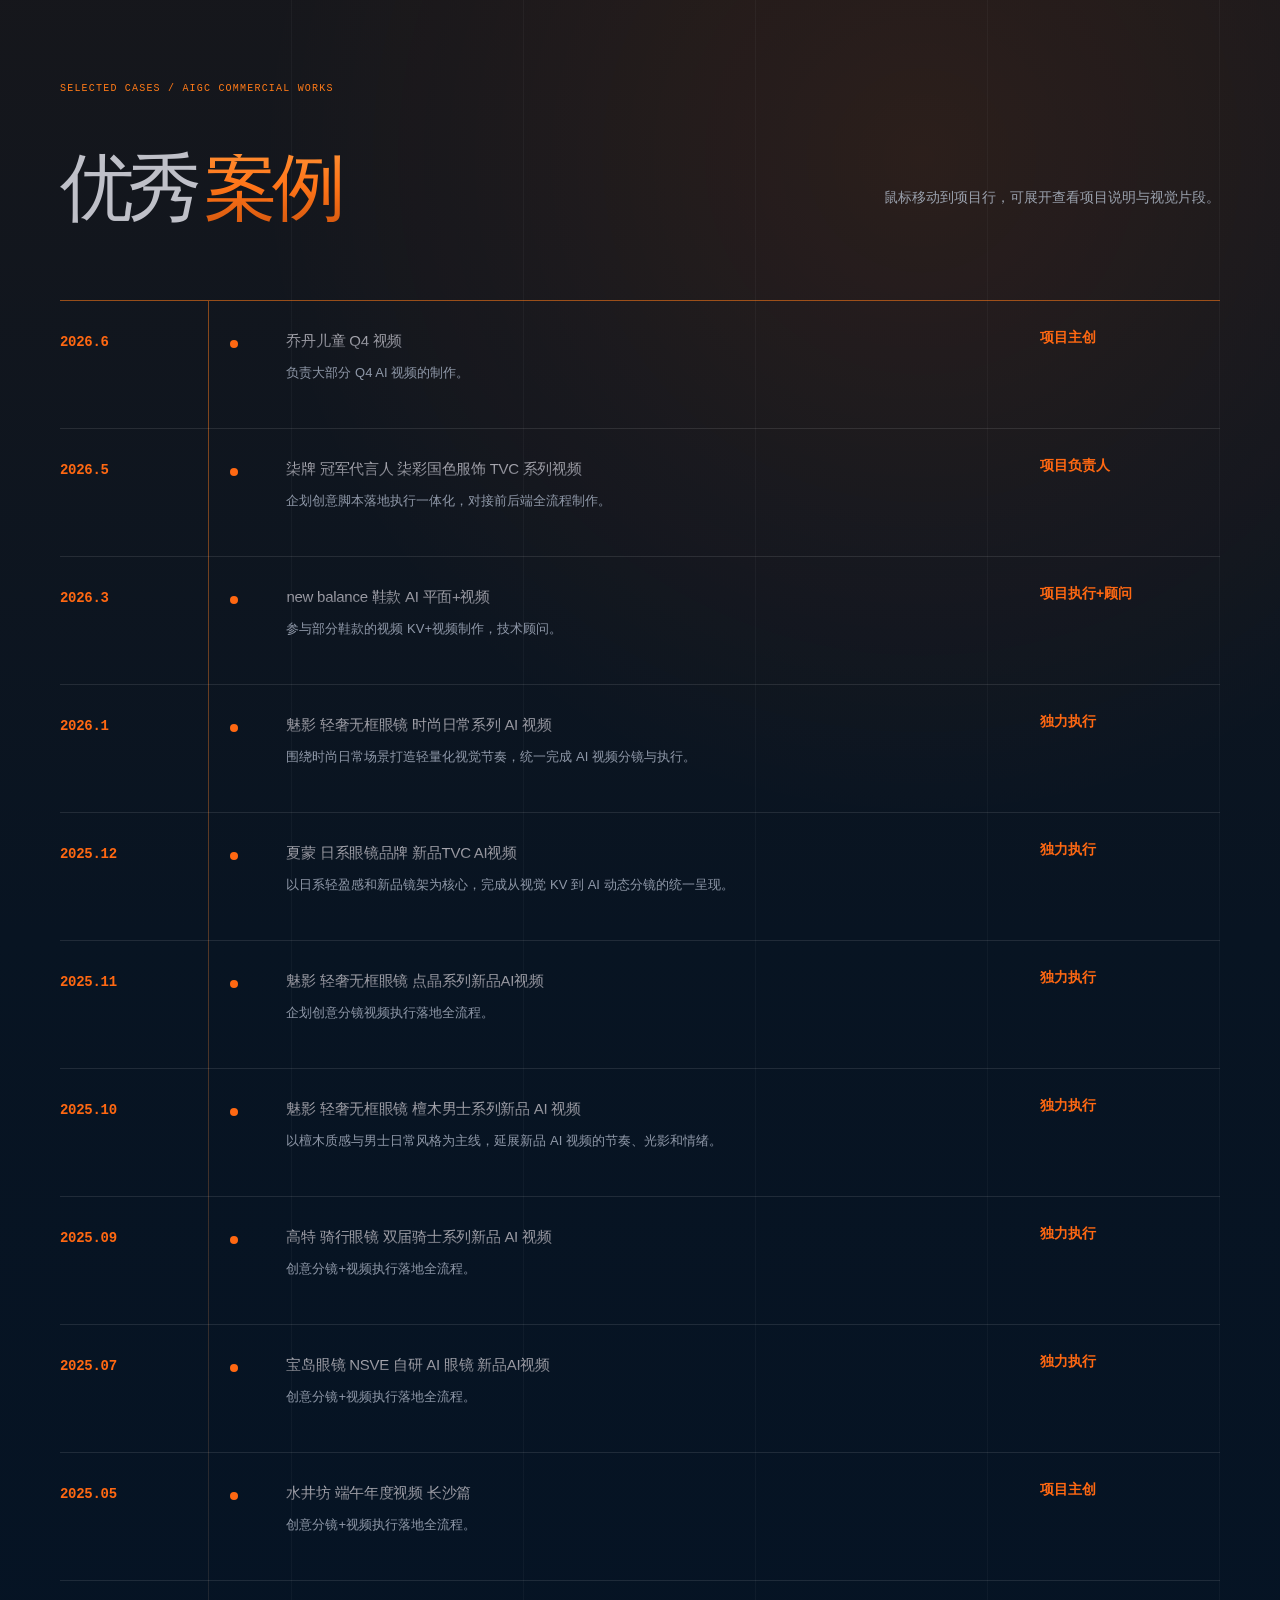
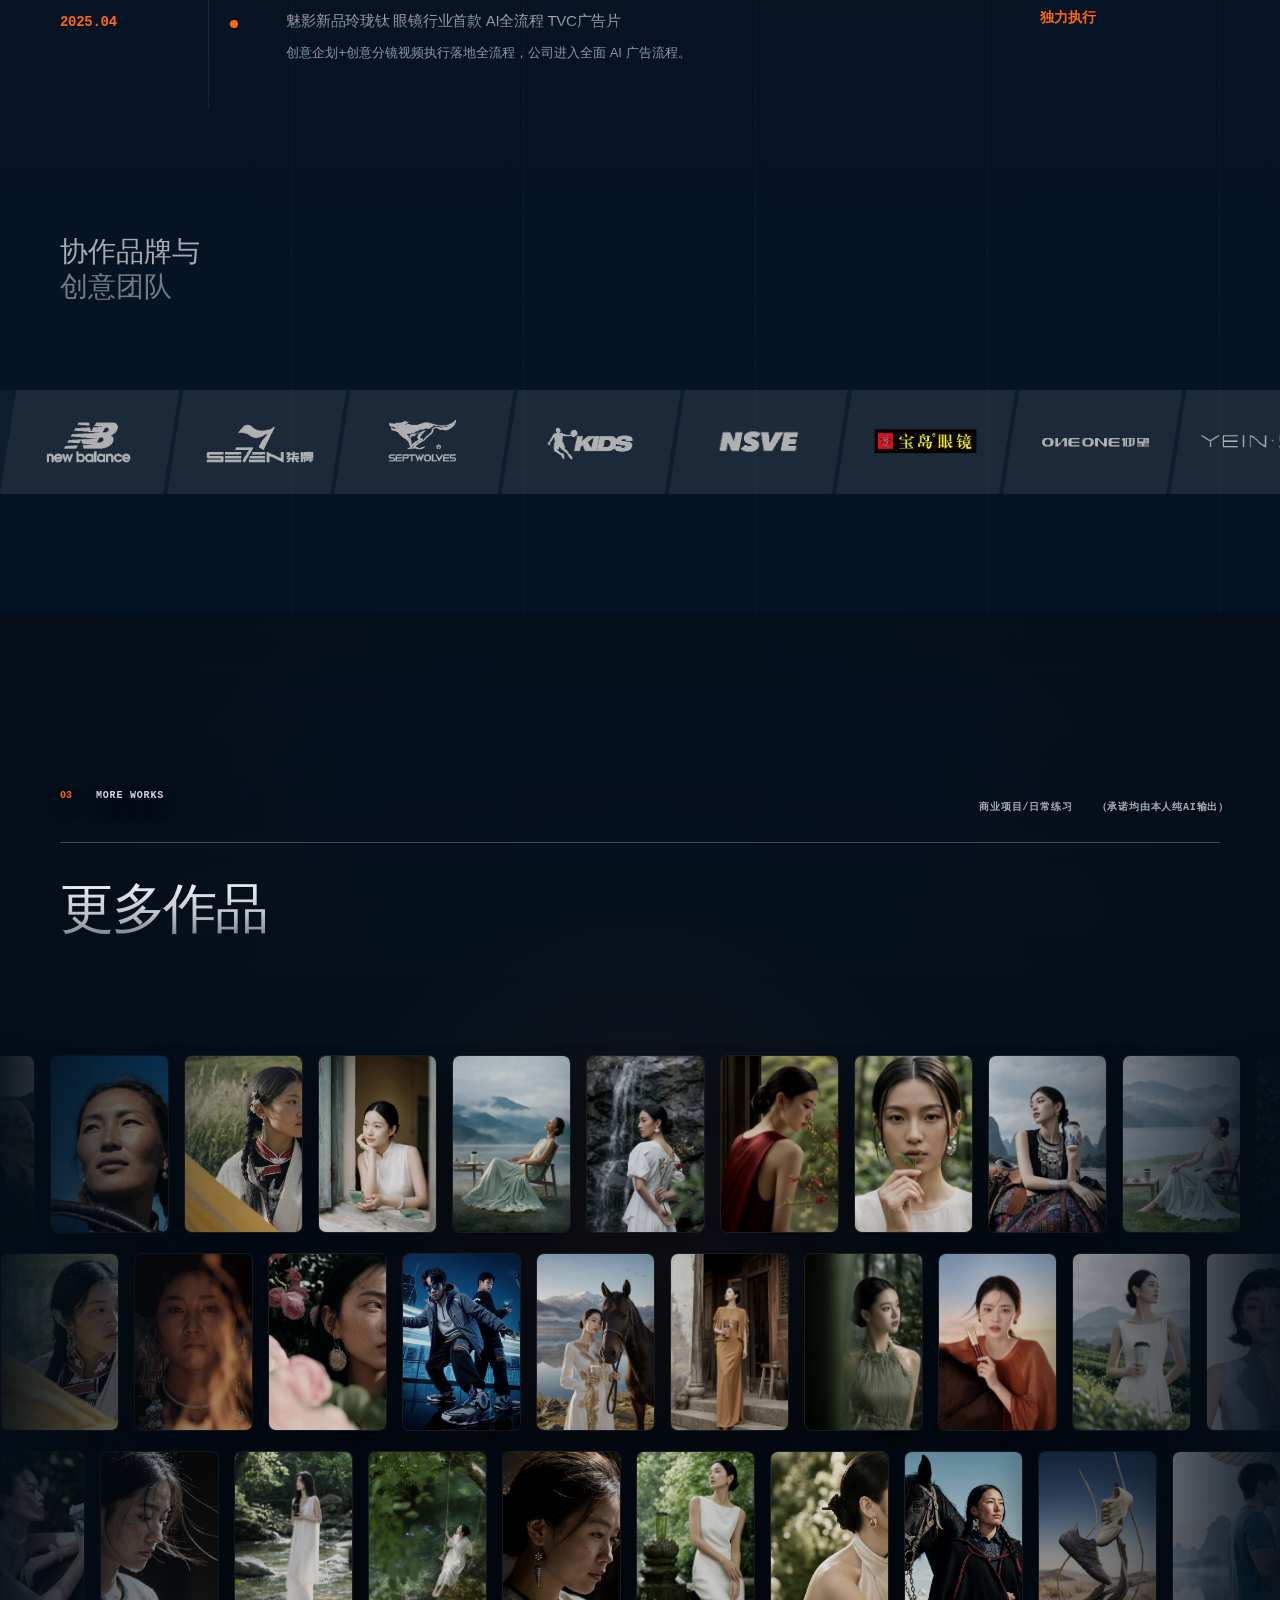
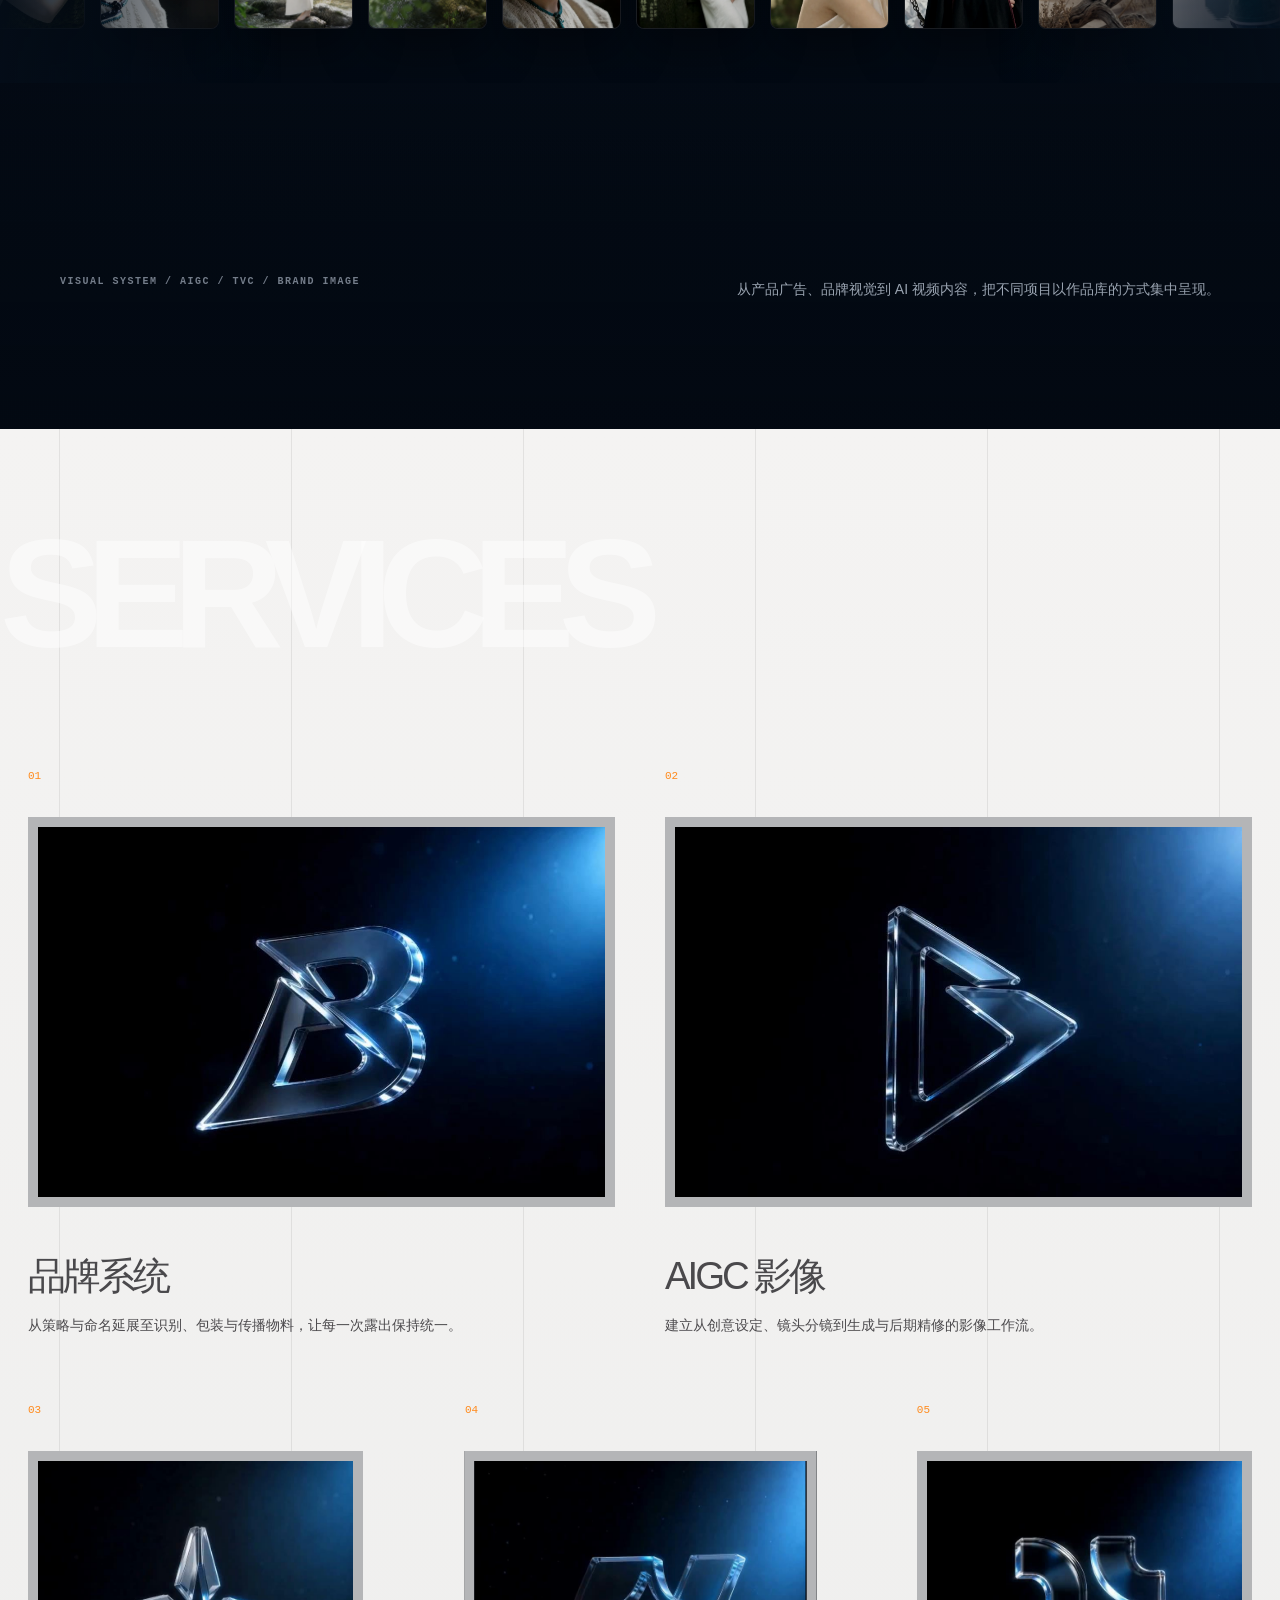
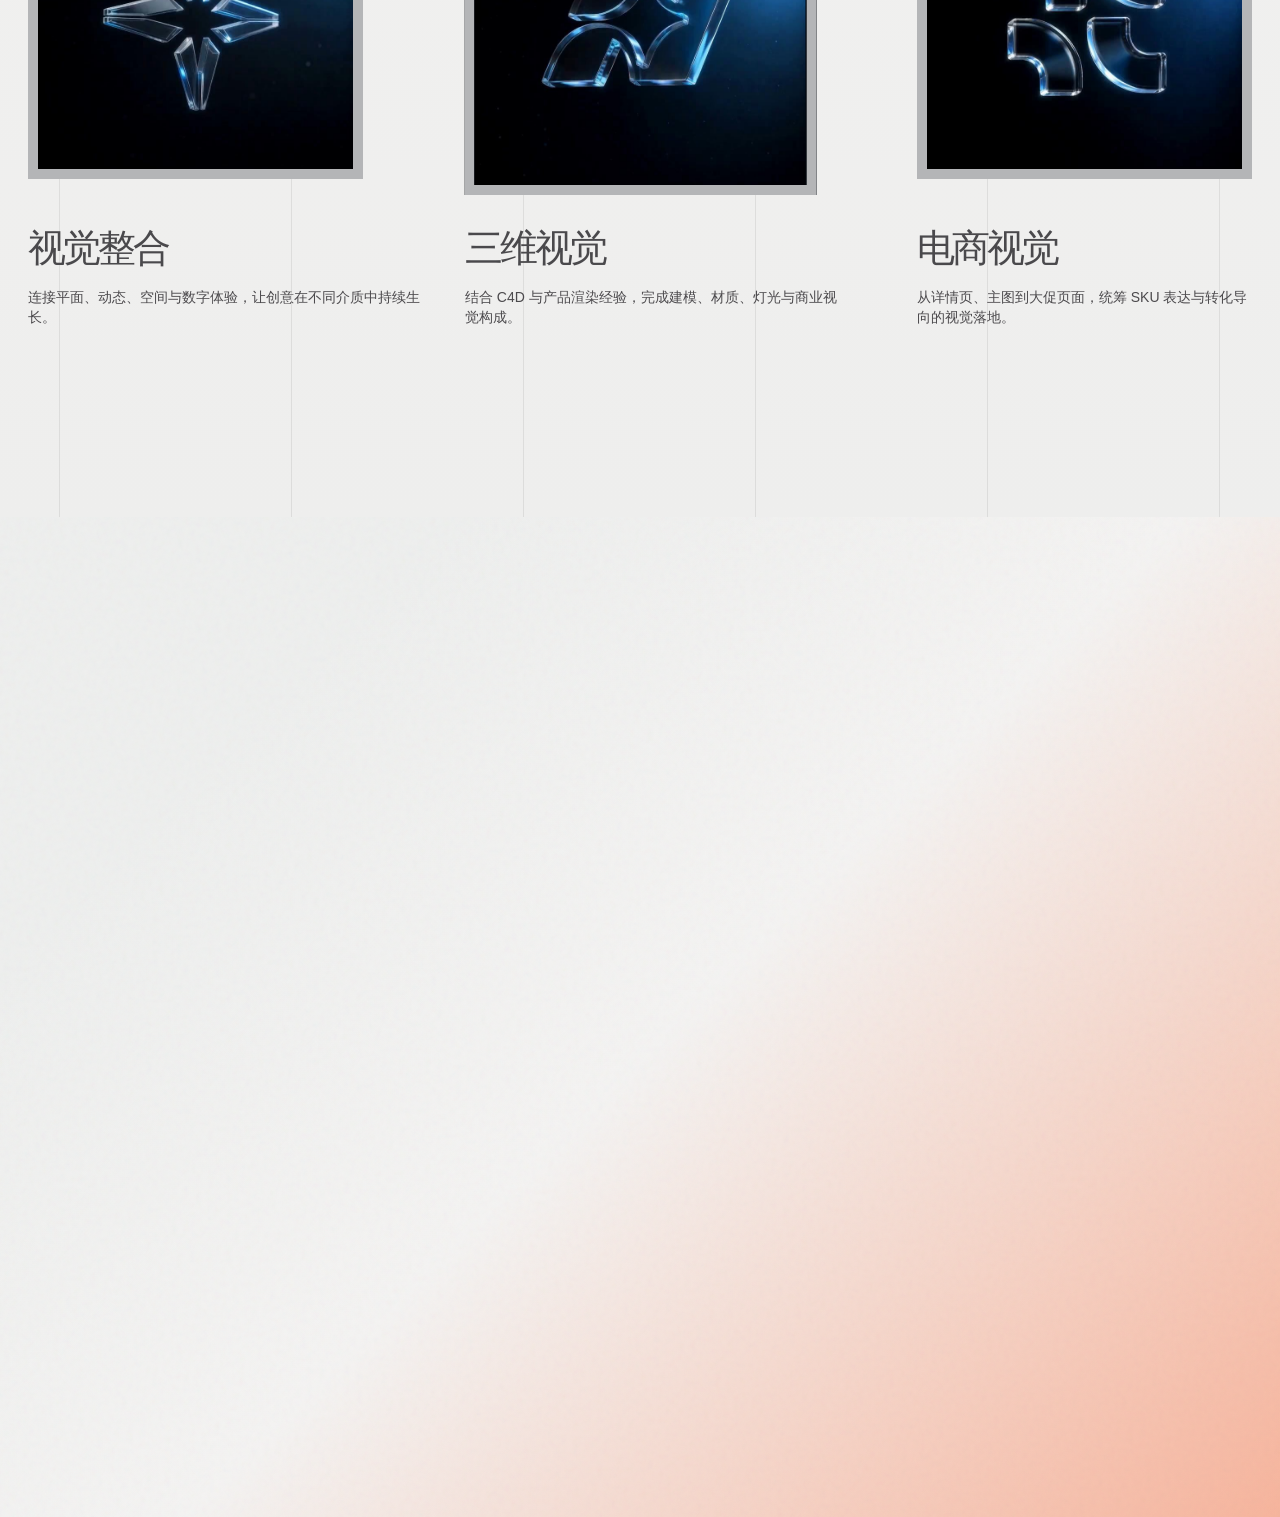
==== commit 3fbc3df1: "Prevent desktop hero title clipping" ====
--- a/index.html
+++ b/index.html
@@ -8,7 +8,7 @@
     <link rel="preload" as="image" href="/assets/hero-monitor-mockup.webp" fetchpriority="high">
     <script type="module" crossorigin src="/assets/index-1T3dddRA.js?v=LIMO-WORK-WALL-DEDUP-R1"></script>
     <link rel="stylesheet" crossorigin href="/assets/index-3lF3EoCB.css?v=LIMO-LATEST-2026-08-17-PORTRAIT-01-R2">
-    <link rel="stylesheet" crossorigin href="/assets/custom-fig2-layout.css?v=LIMO-MOBILE-TITLE-NO-CLIP-R1">
+    <link rel="stylesheet" crossorigin href="/assets/custom-fig2-layout.css?v=LIMO-HERO-TITLE-NO-CLIP-R1">
   </head>
   <body>
     <div id="root"></div>
--- a/assets/custom-fig2-layout.css
+++ b/assets/custom-fig2-layout.css
@@ -3423,3 +3423,38 @@
     letter-spacing:0!important;
   }
 }
+
+/* R120: desktop hero title also needs safe Chinese glyph bounds. */
+.hero-editorial .editorial-title,
+.hero-editorial .editorial-title span{
+  overflow:visible!important;
+  clip-path:none!important;
+  -webkit-mask-image:none!important;
+  mask-image:none!important;
+}
+
+.hero-editorial .editorial-title{
+  line-height:.96!important;
+  letter-spacing:0!important;
+  padding:.08em 0 .14em!important;
+}
+
+.hero-editorial .editorial-title span{
+  line-height:.96!important;
+  padding:.02em 0!important;
+}
+
+.site.is-loaded .hero-editorial .editorial-title span{
+  animation:none!important;
+  opacity:1!important;
+  filter:none!important;
+  clip-path:none!important;
+  transform:none!important;
+}
+
+@media (width<=900px){
+  .hero-editorial .editorial-title,
+  .hero-editorial .editorial-title span{
+    line-height:1.08!important;
+  }
+}
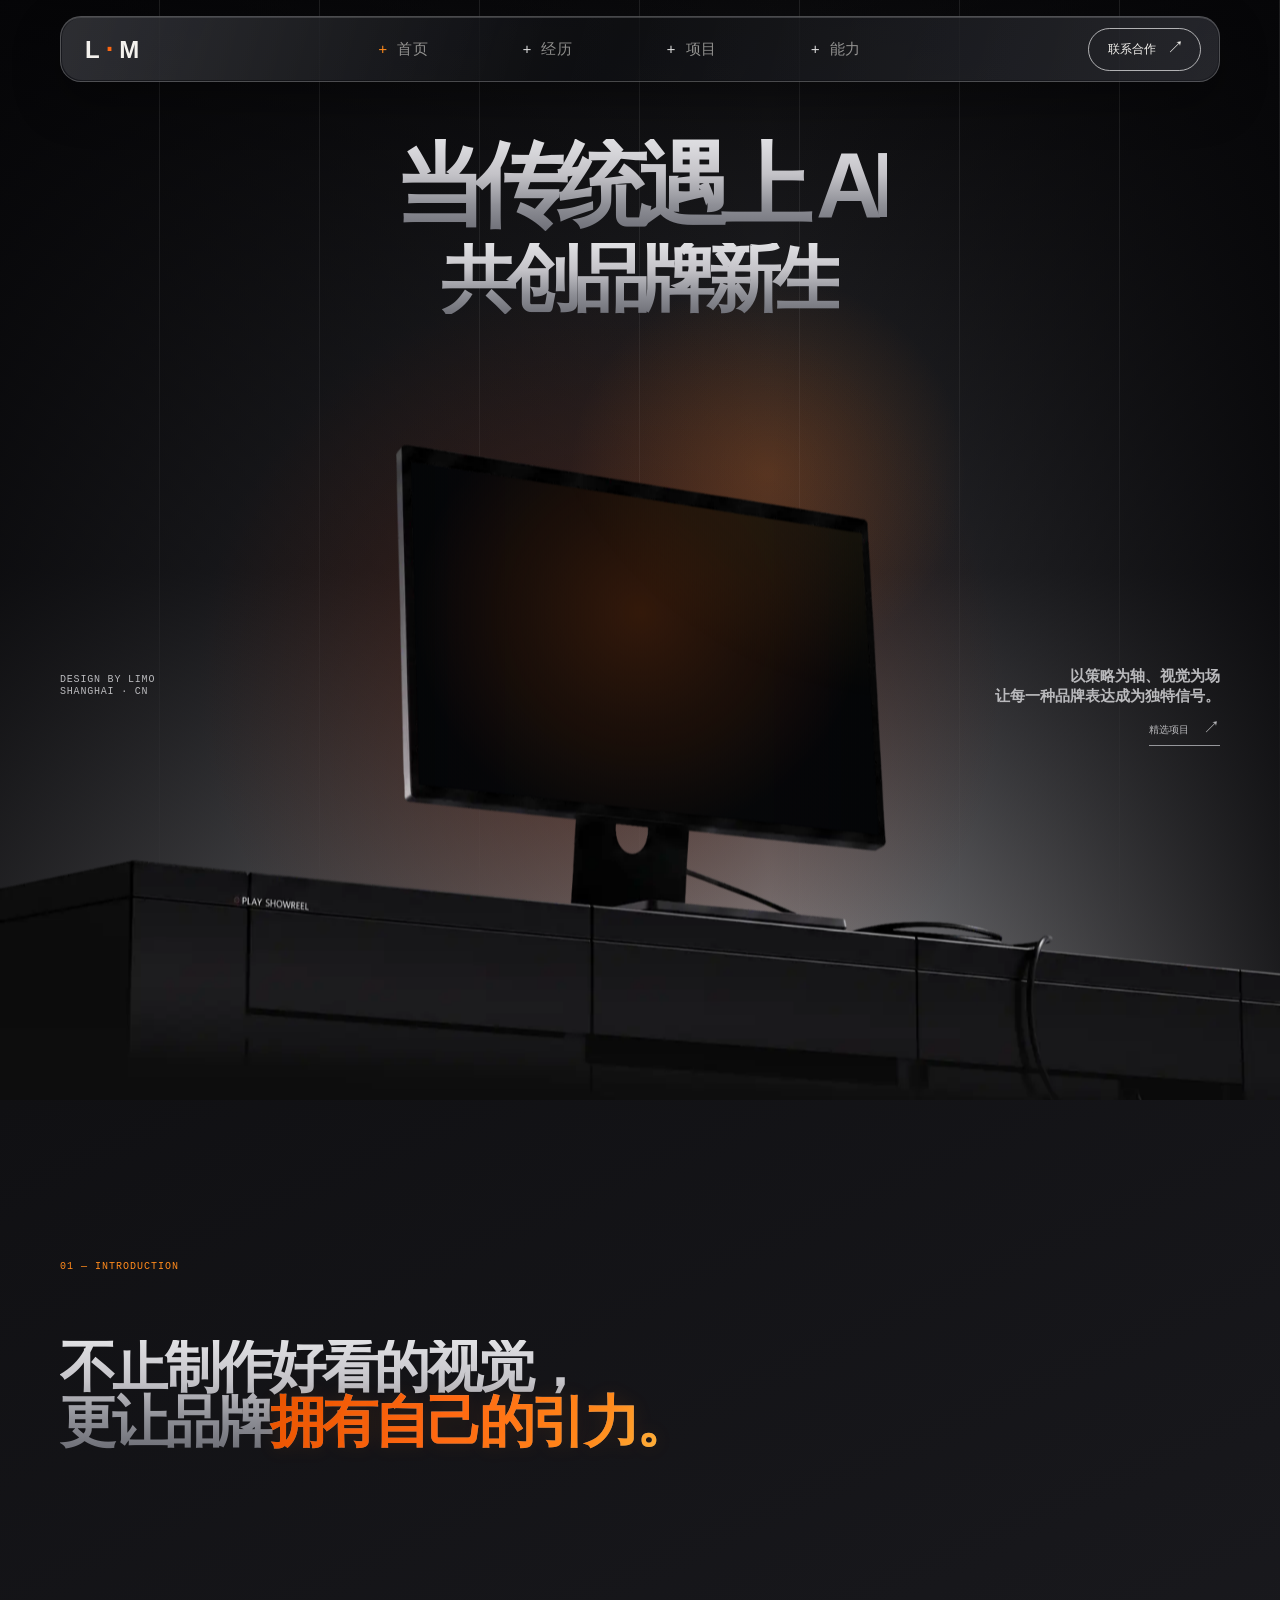
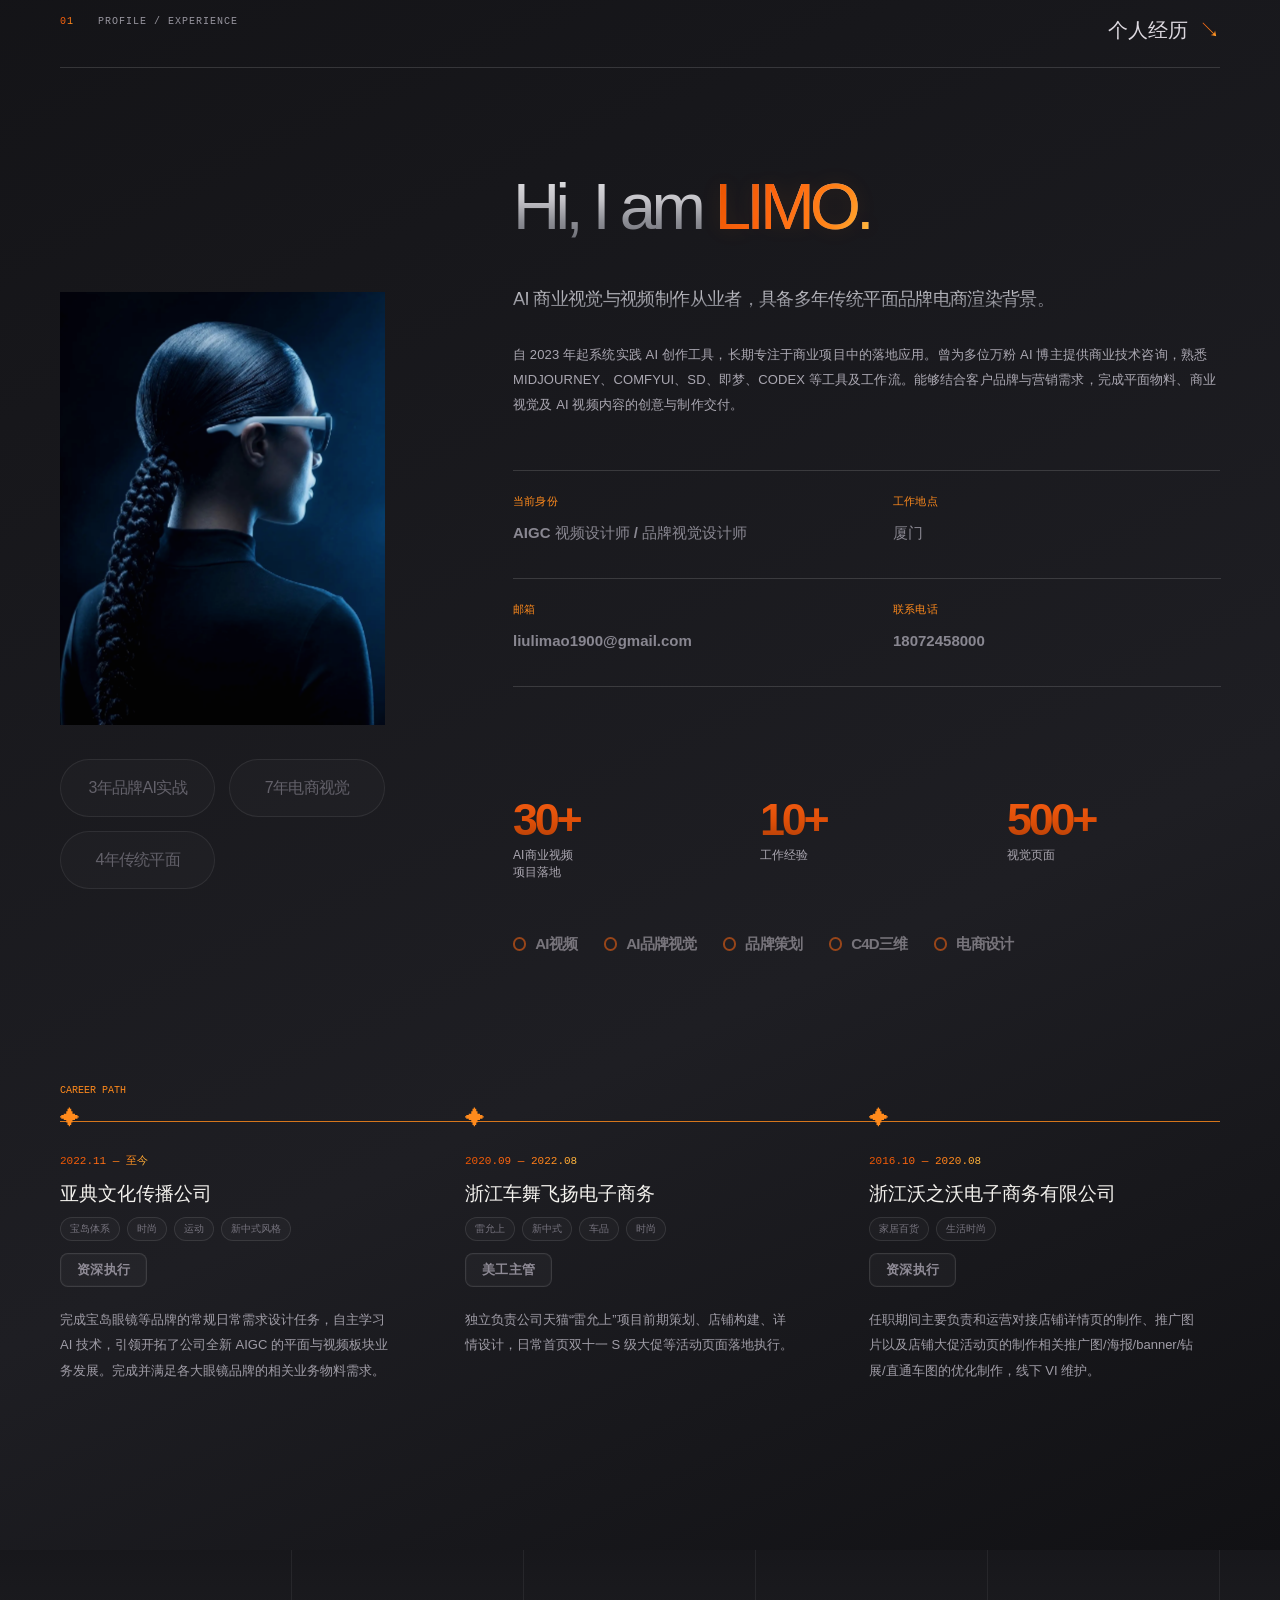
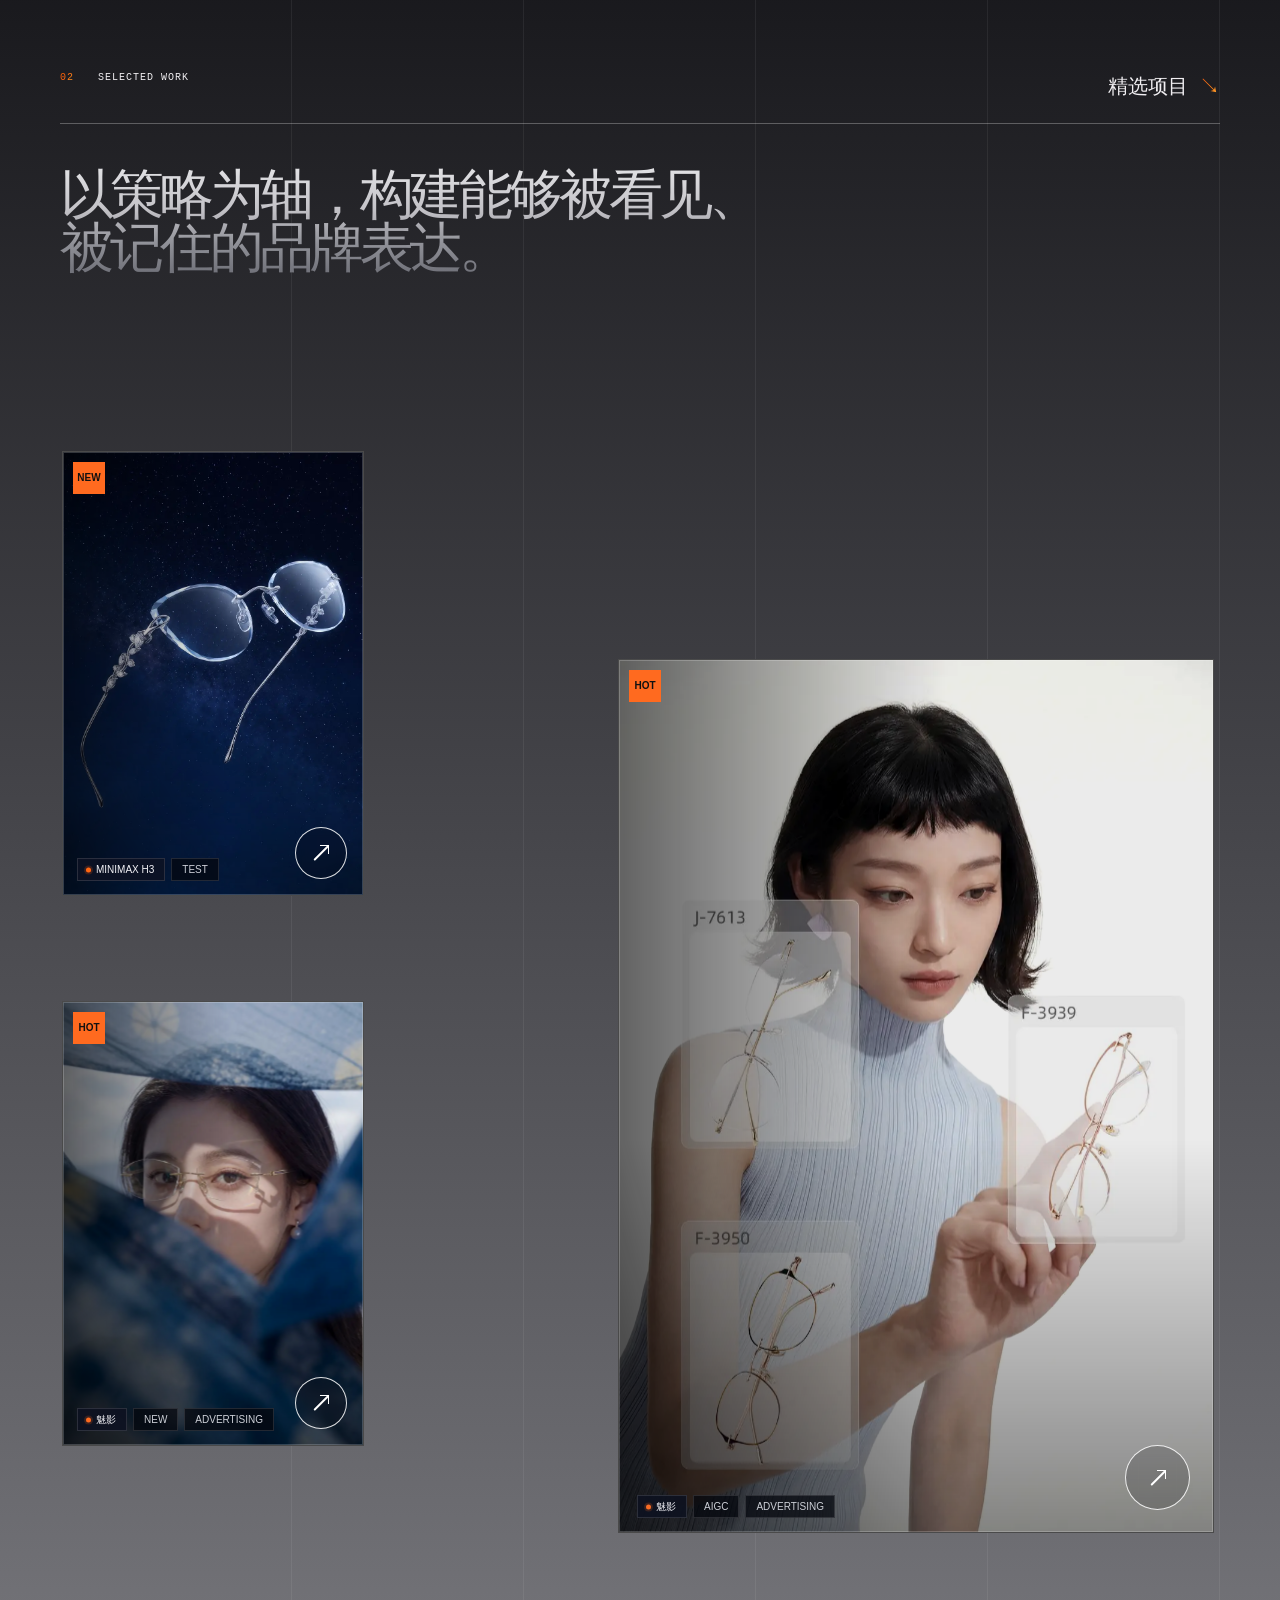
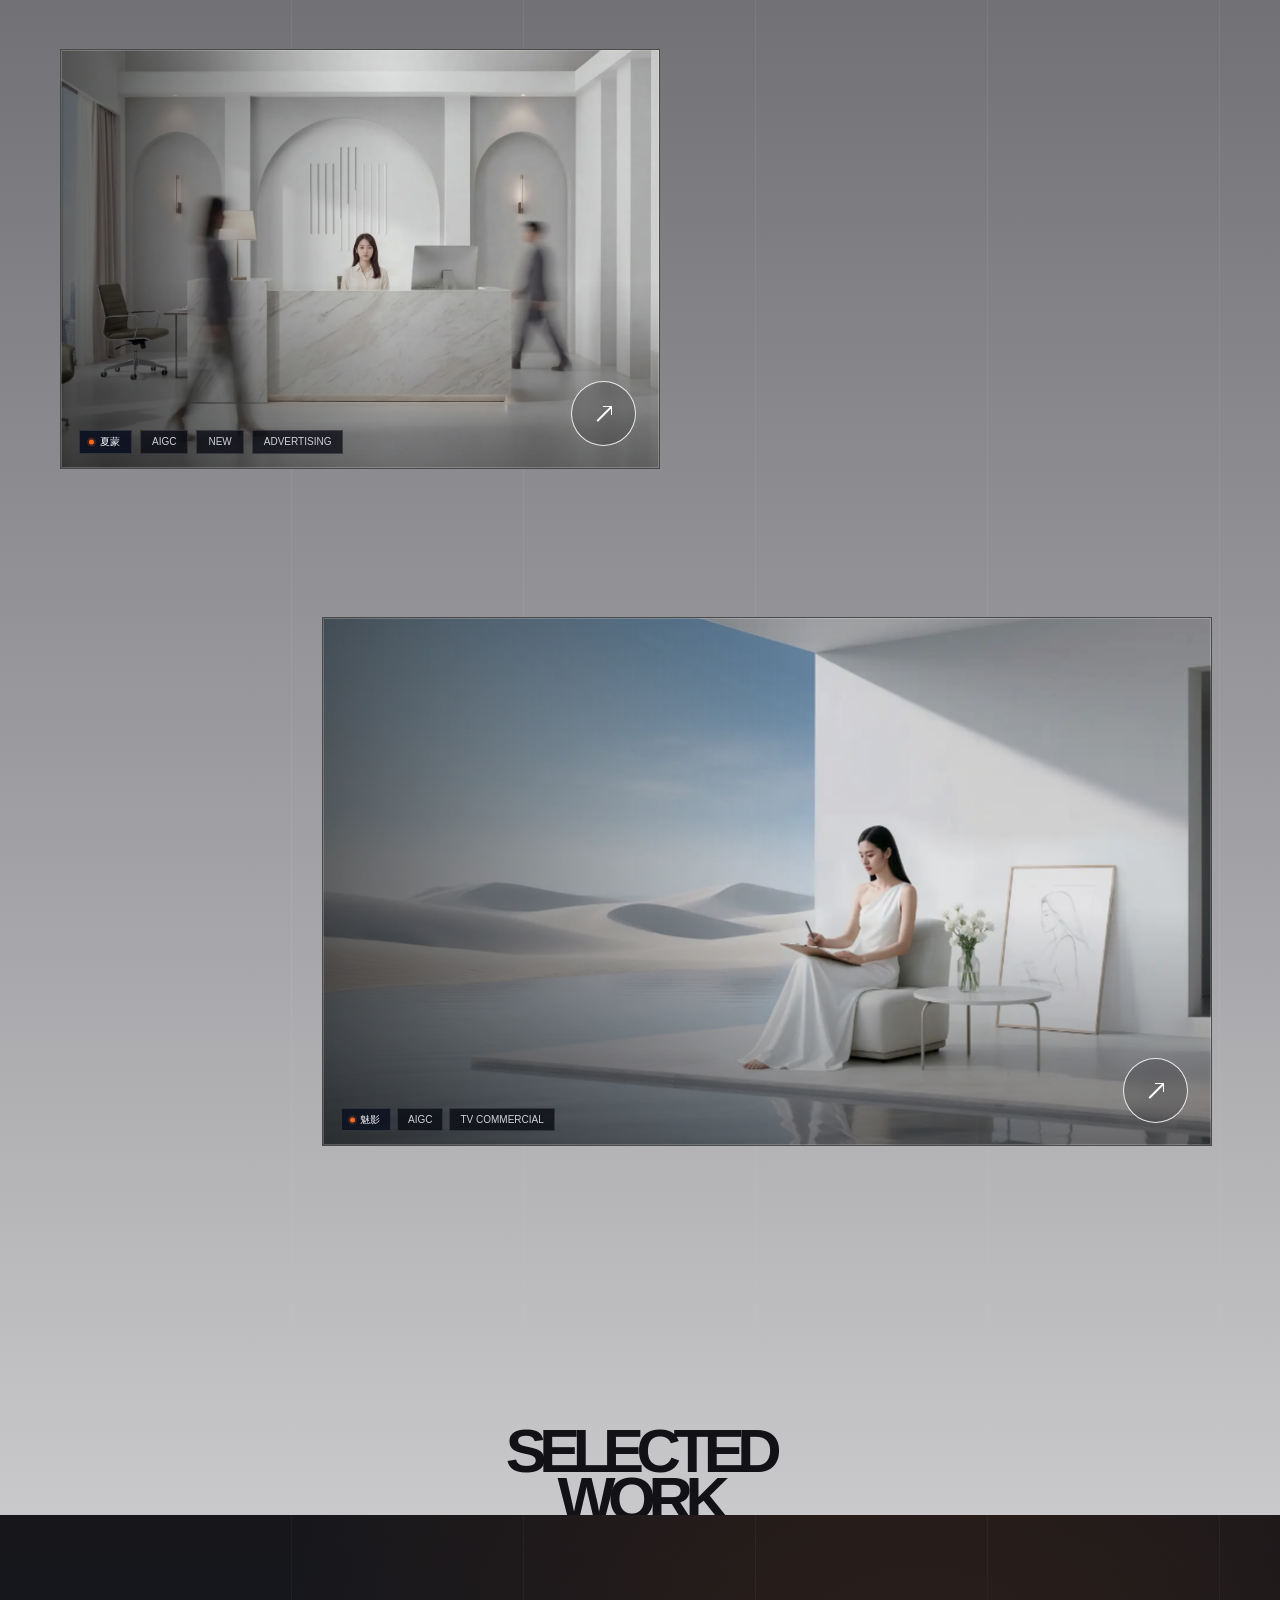
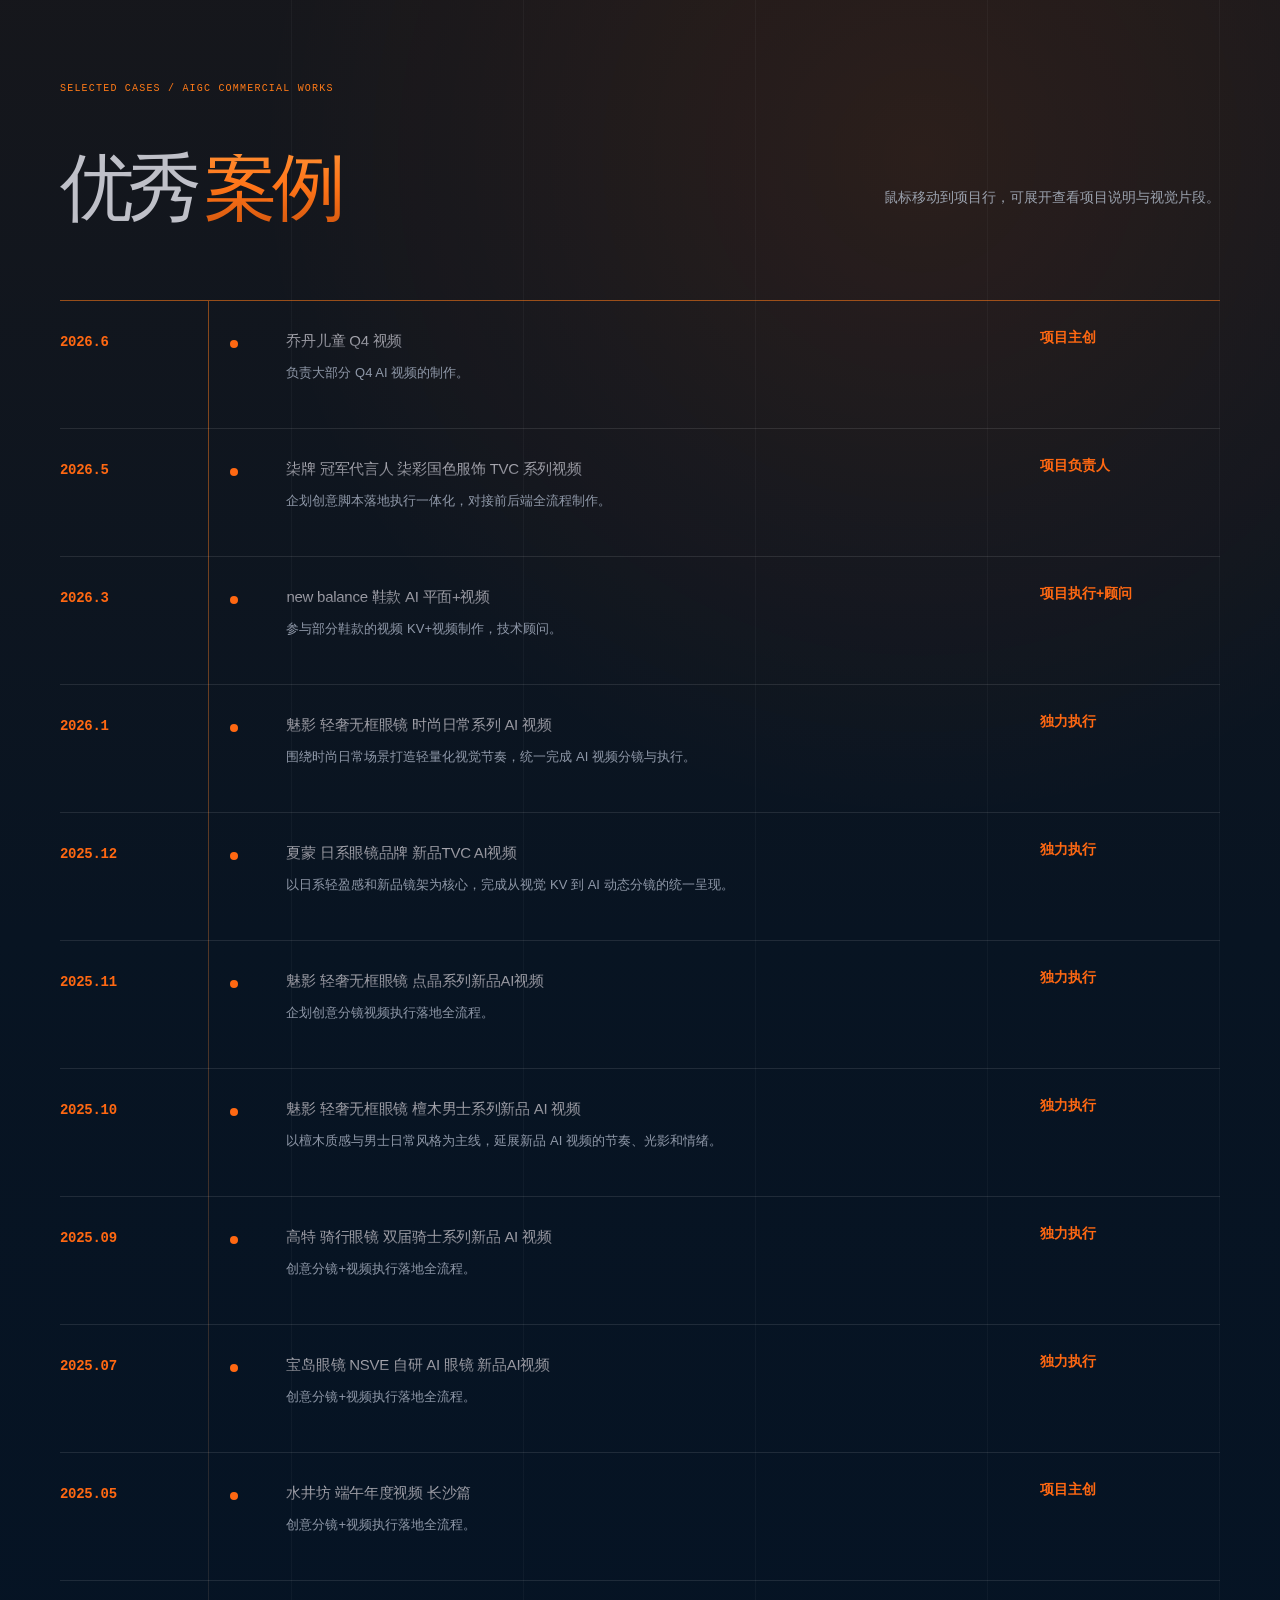
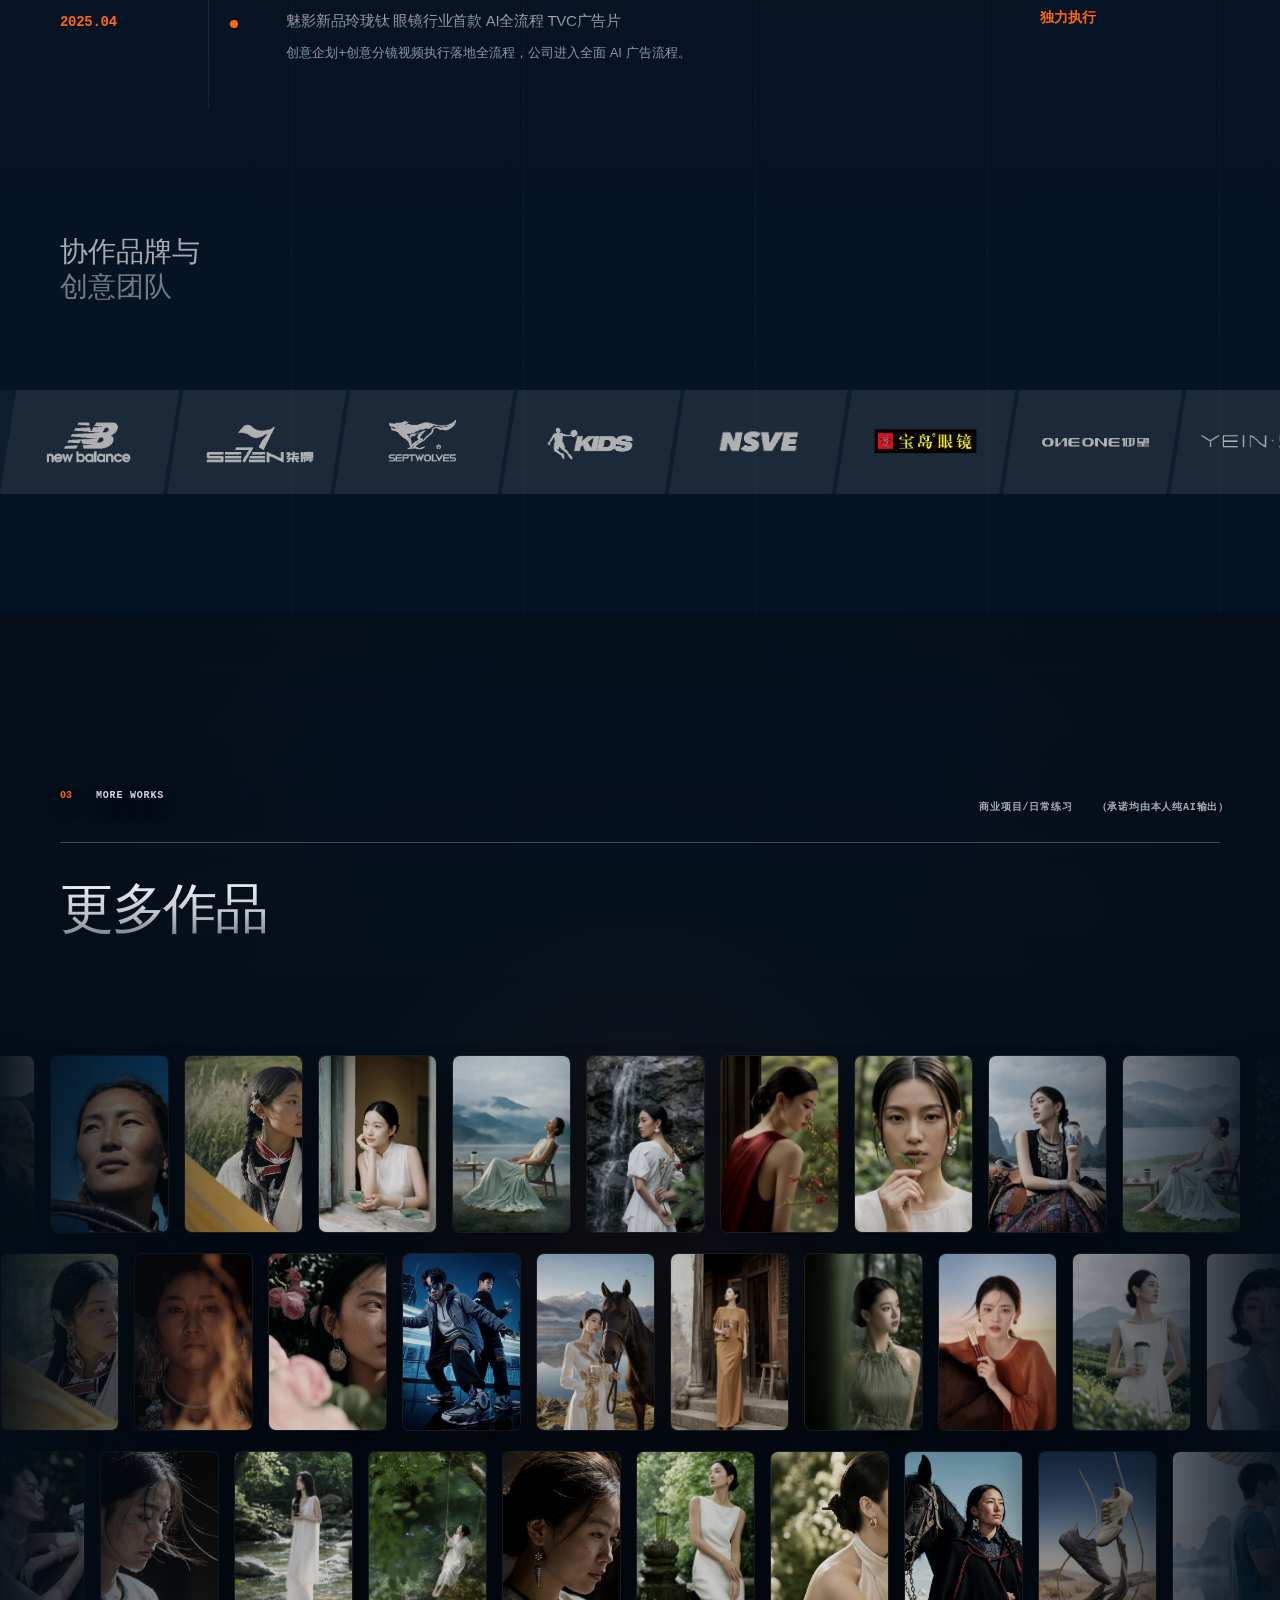
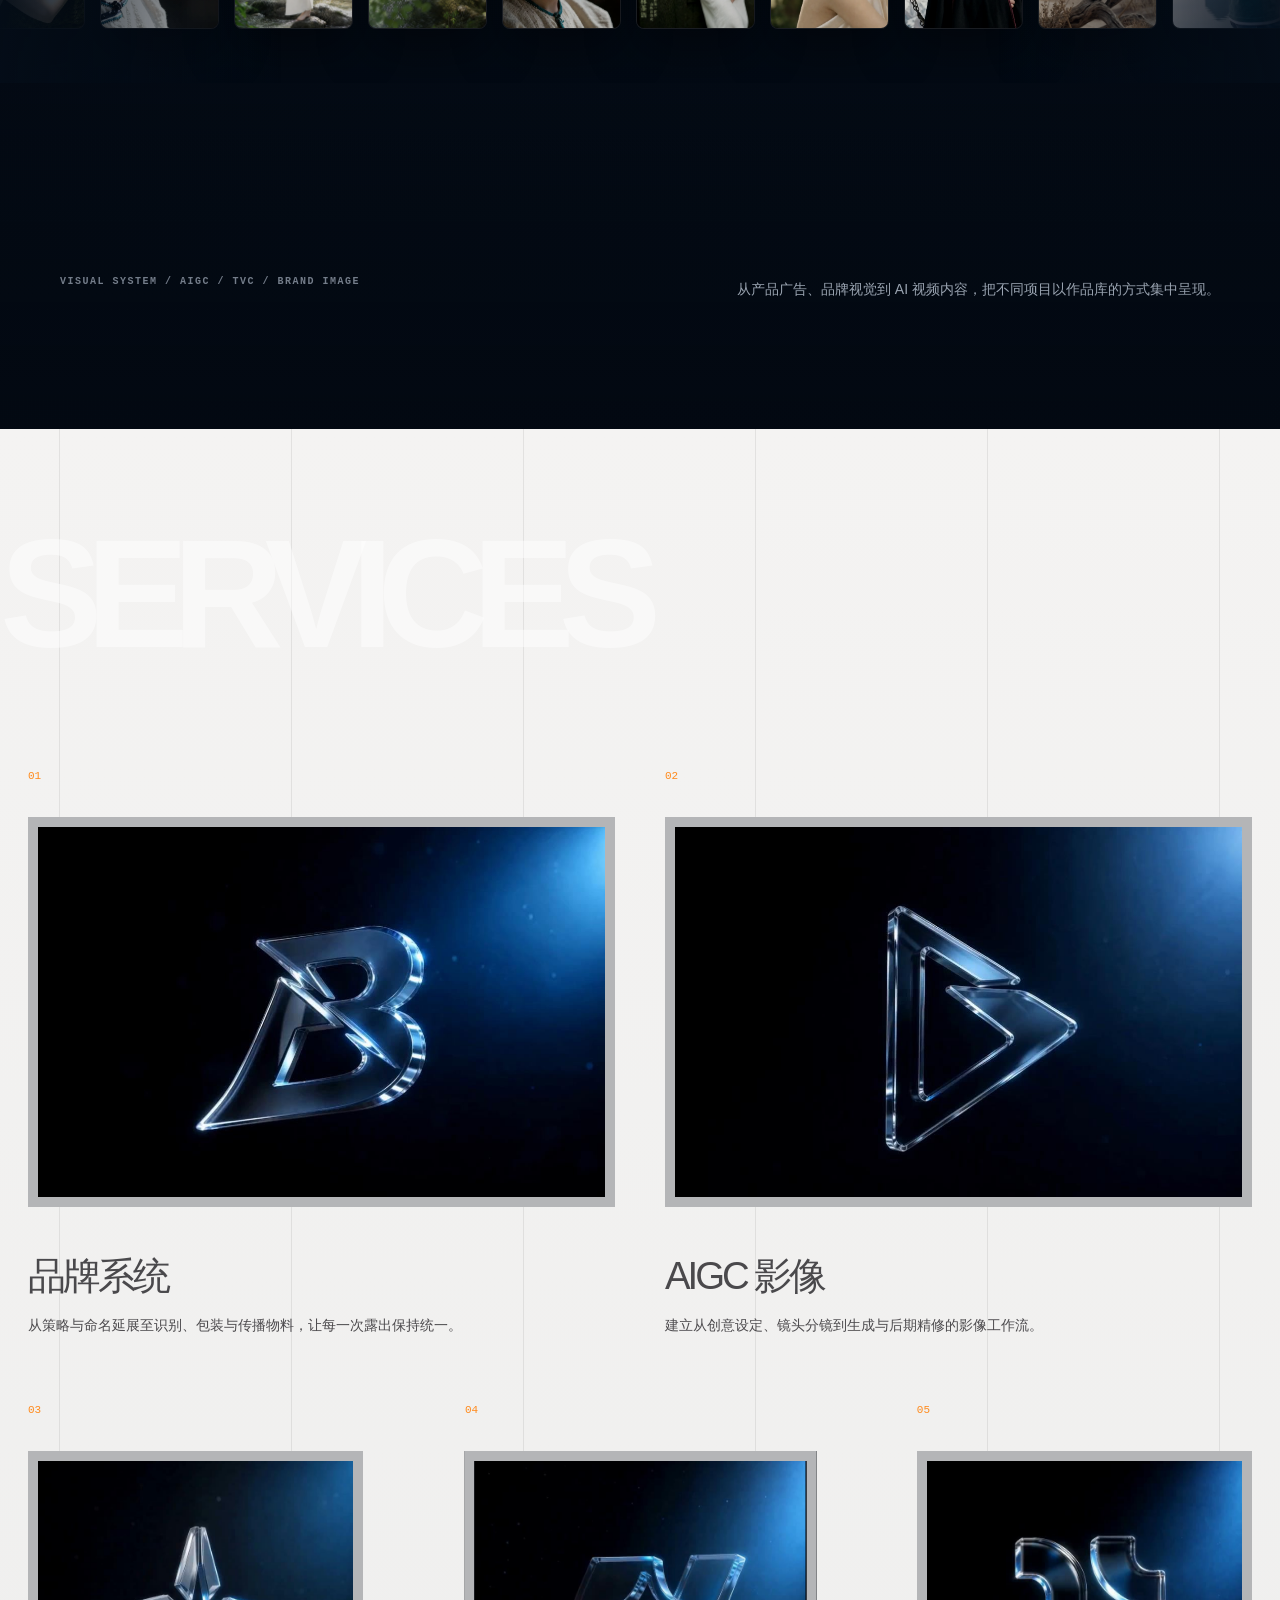
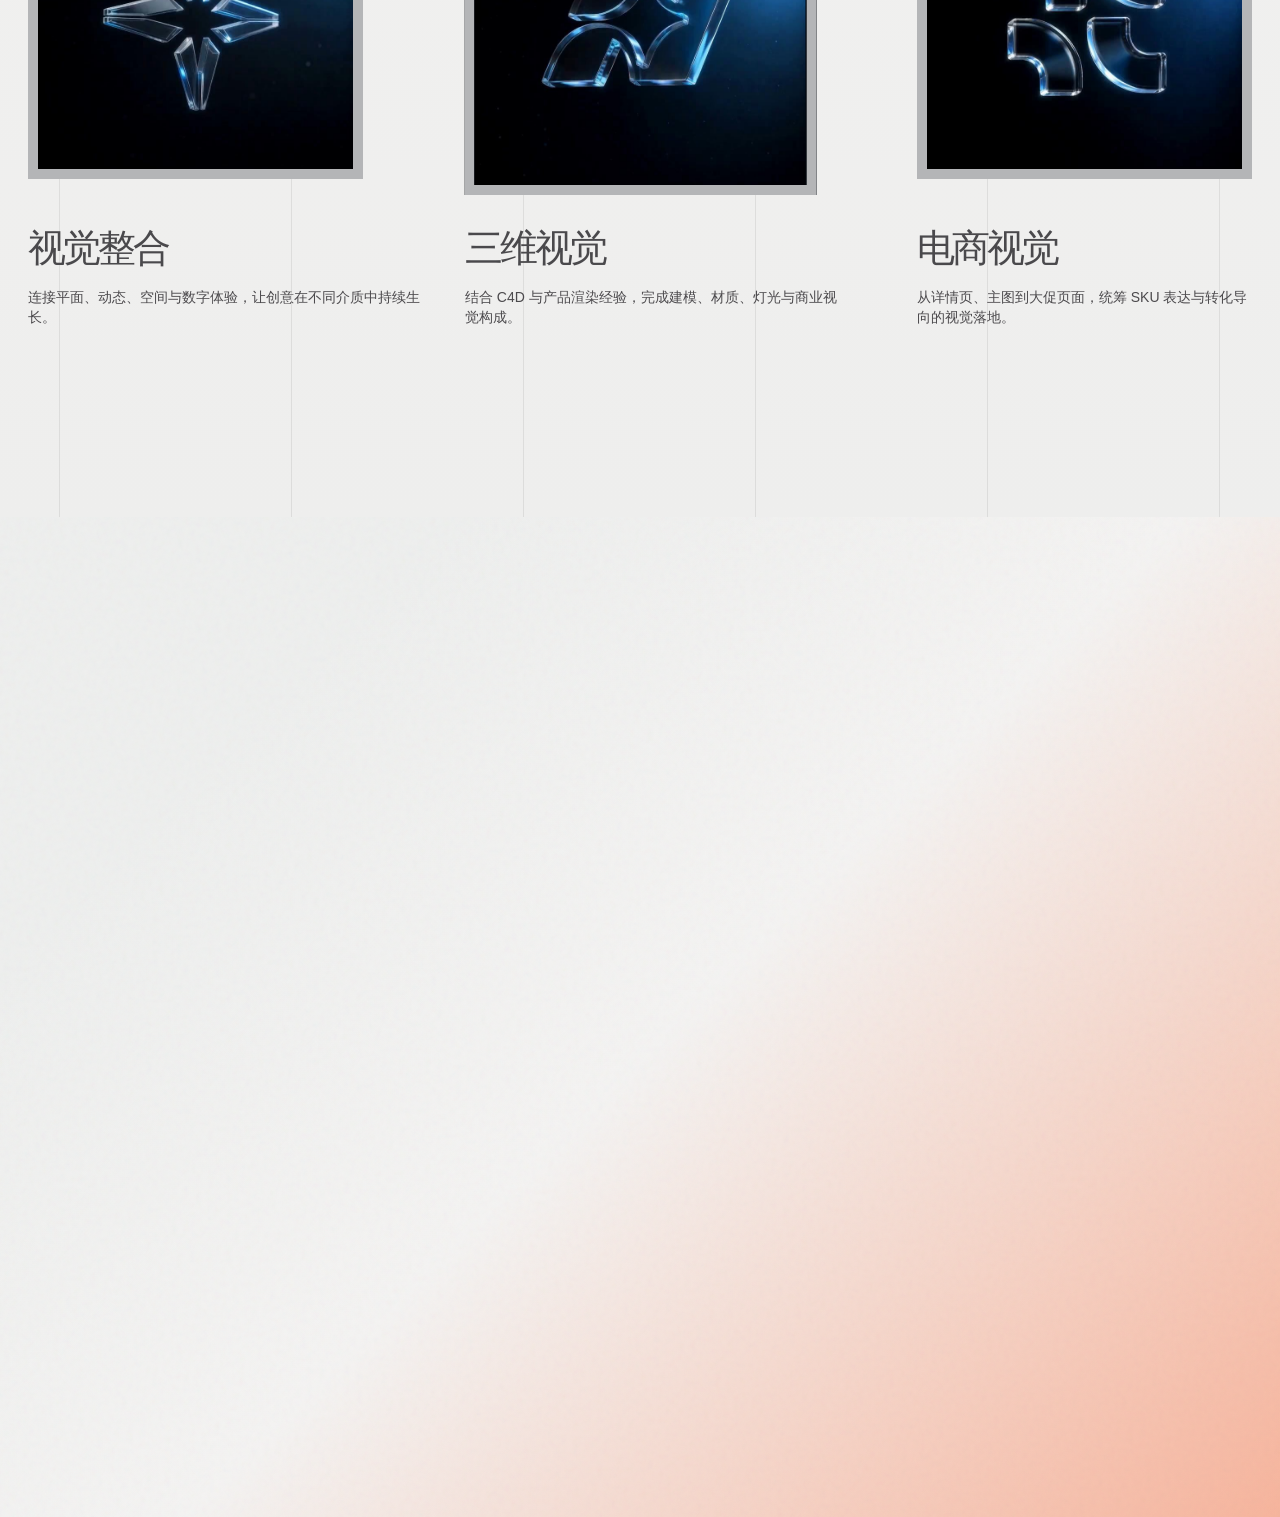
==== commit 5f10ef48: "Add AI brand visual detail page" ====
--- a/index.html
+++ b/index.html
@@ -12,7 +12,7 @@
   </head>
   <body>
     <div id="root"></div>
-    <script src="/assets/latest-restore.js?v=LIMO-WORK-WALL-DEDUP-R1"></script>
+    <script src="/assets/latest-restore.js?v=LIMO-BRAND-VISUAL-PAGE-R1"></script>
     <script src="/assets/online-lite-overrides.js?v=LIMO-FEATURED-02-FULL-R1"></script>
   </body>
 </html>
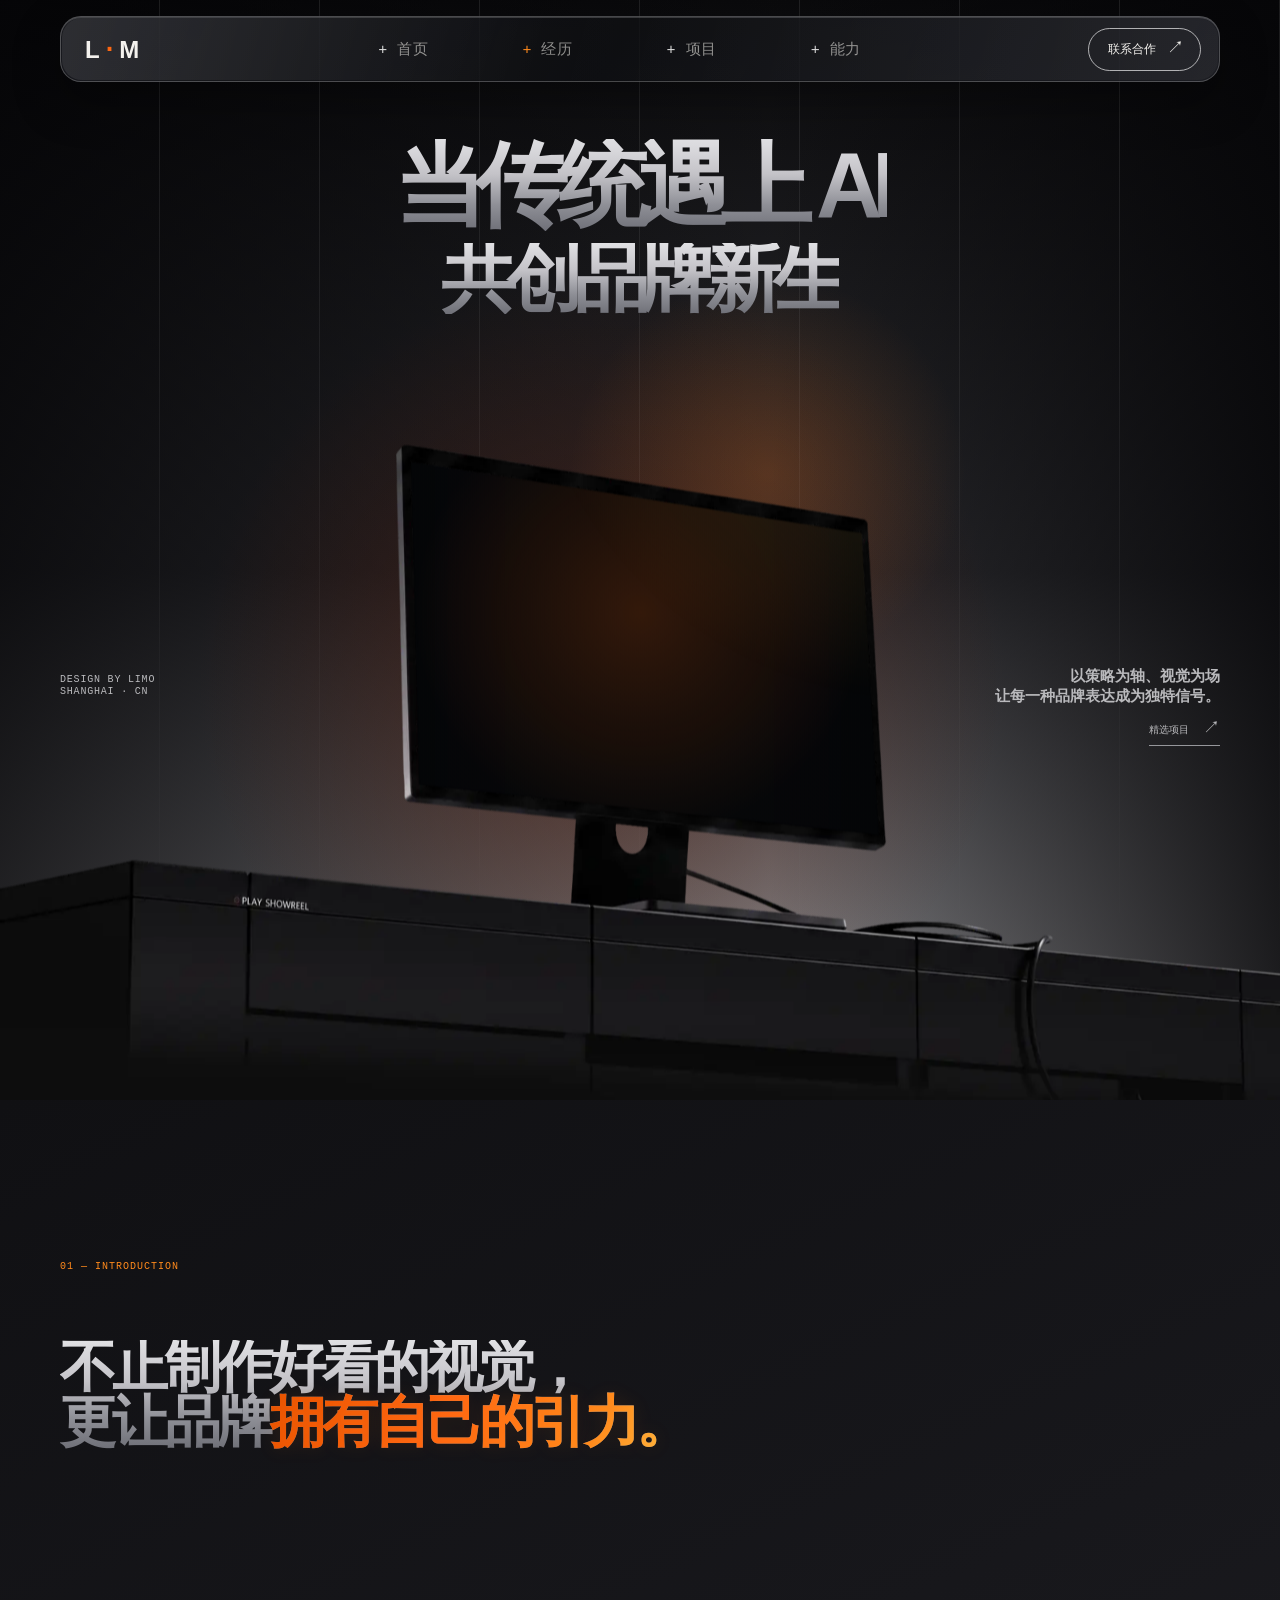
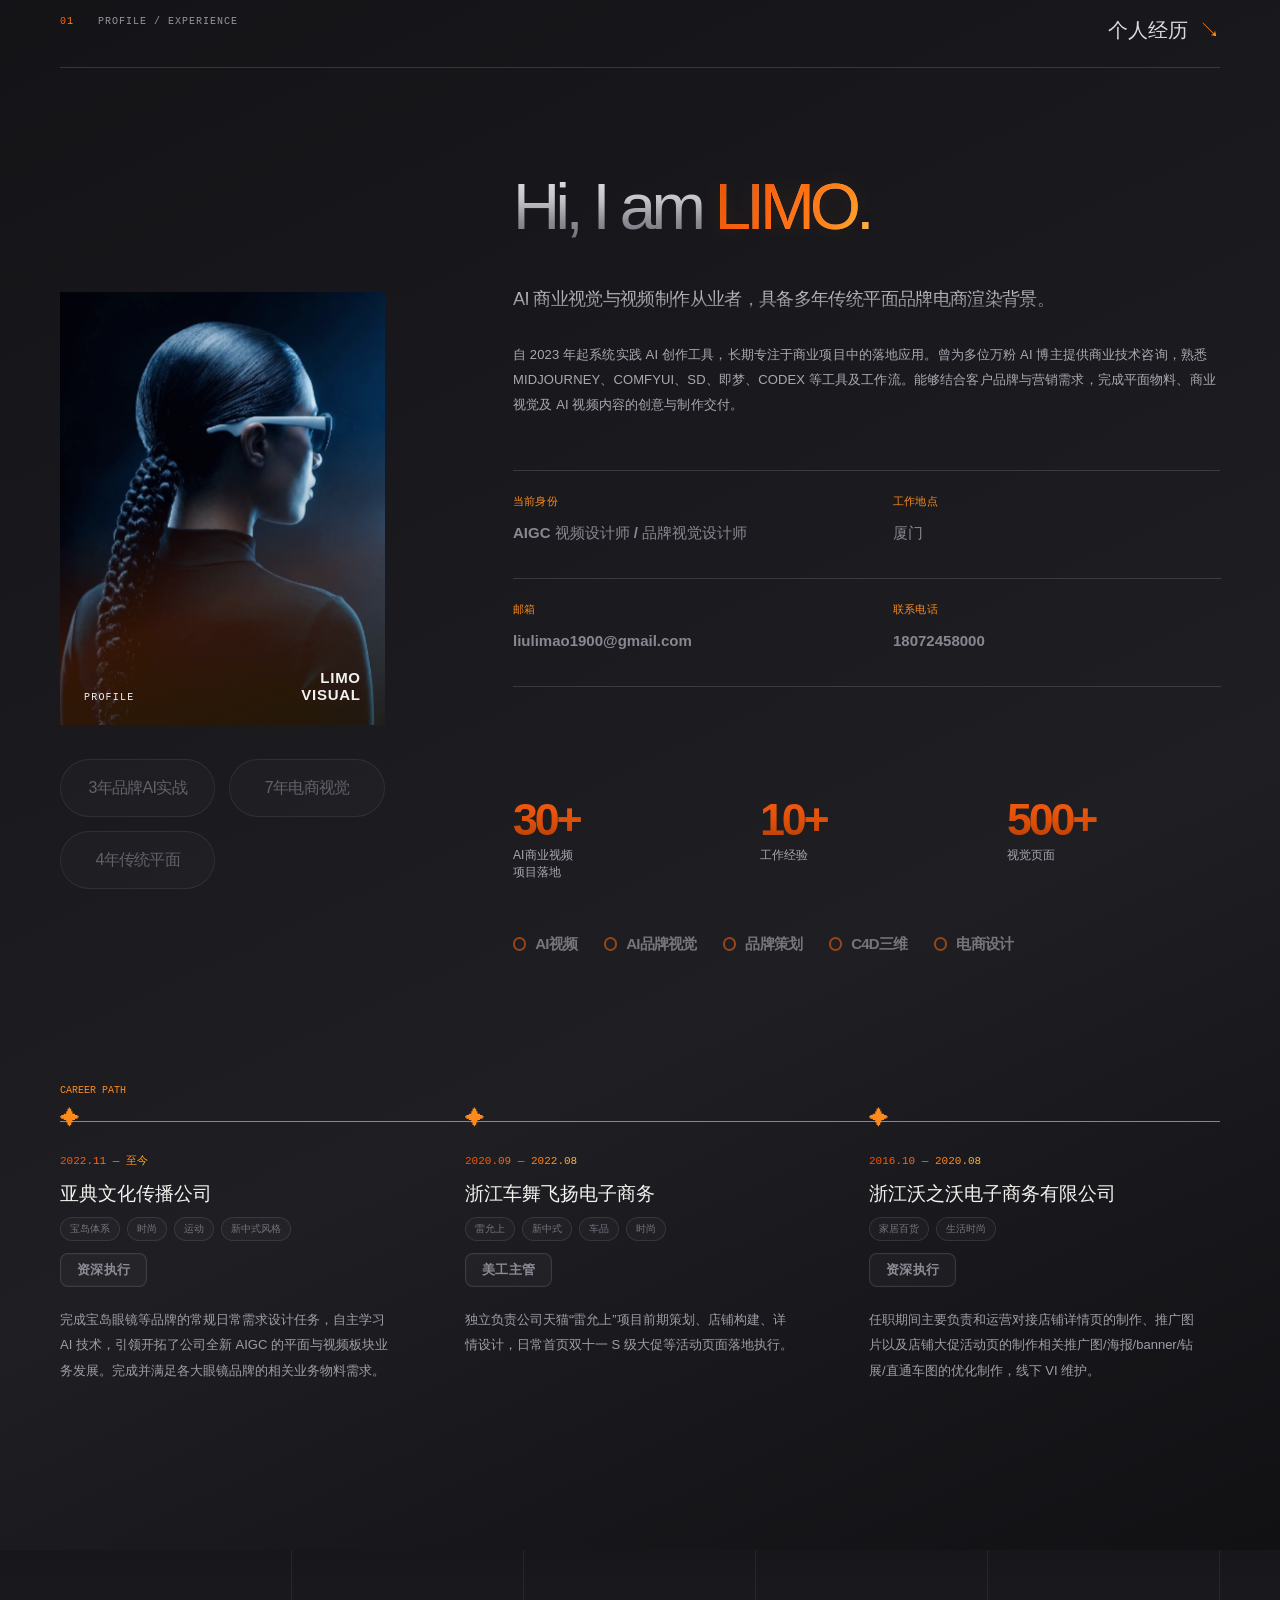
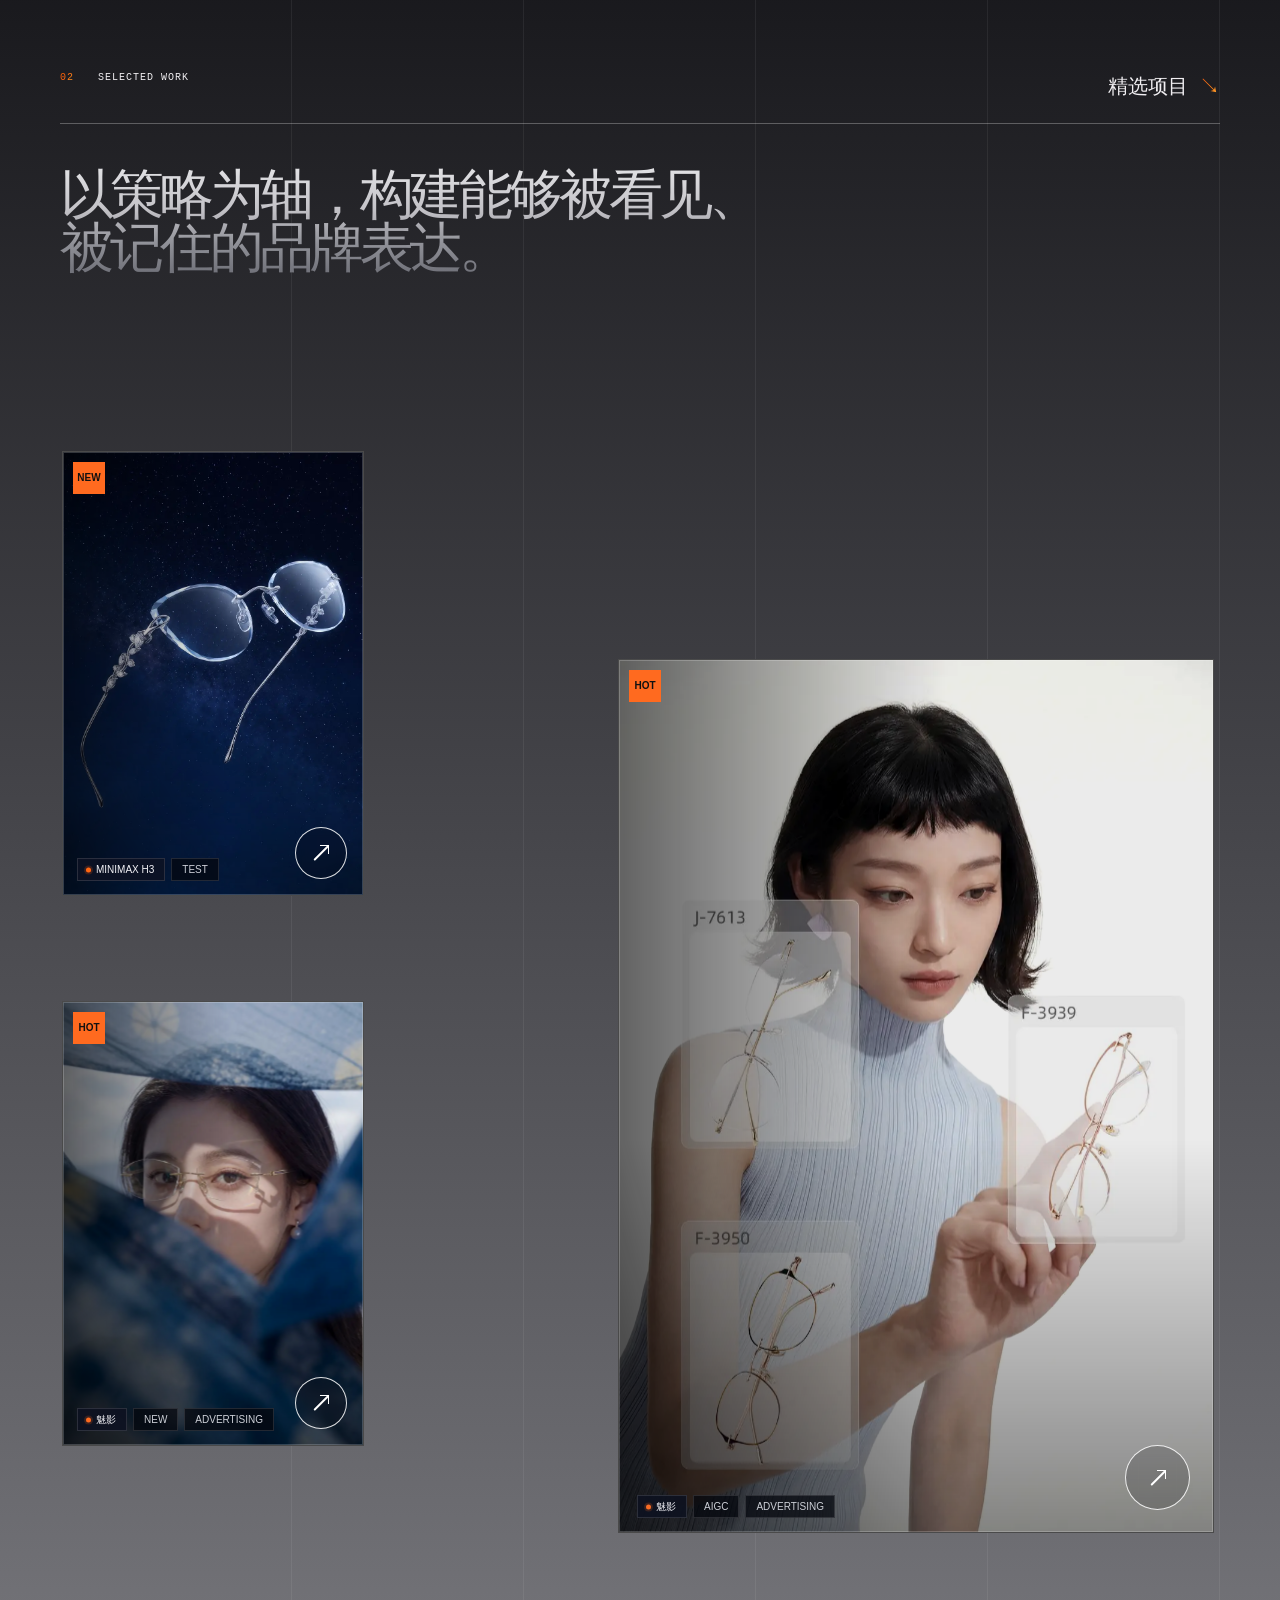
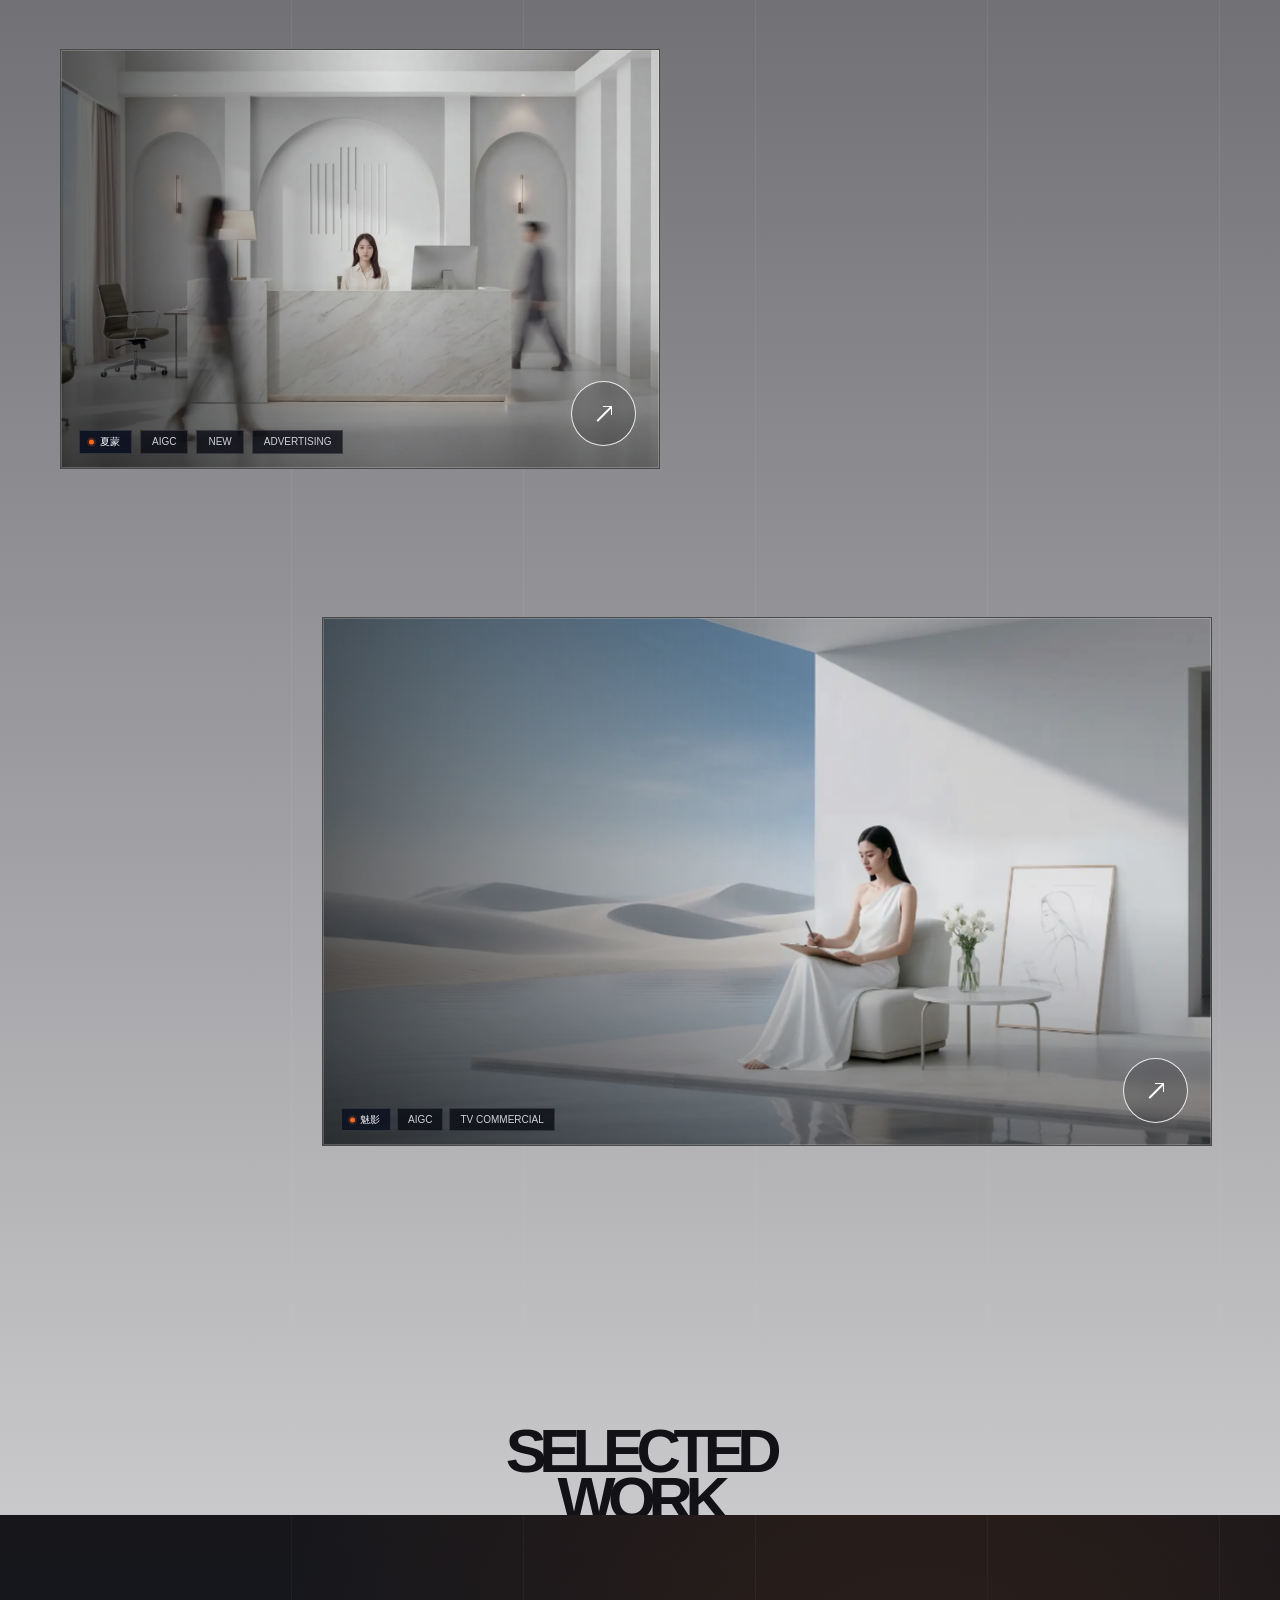
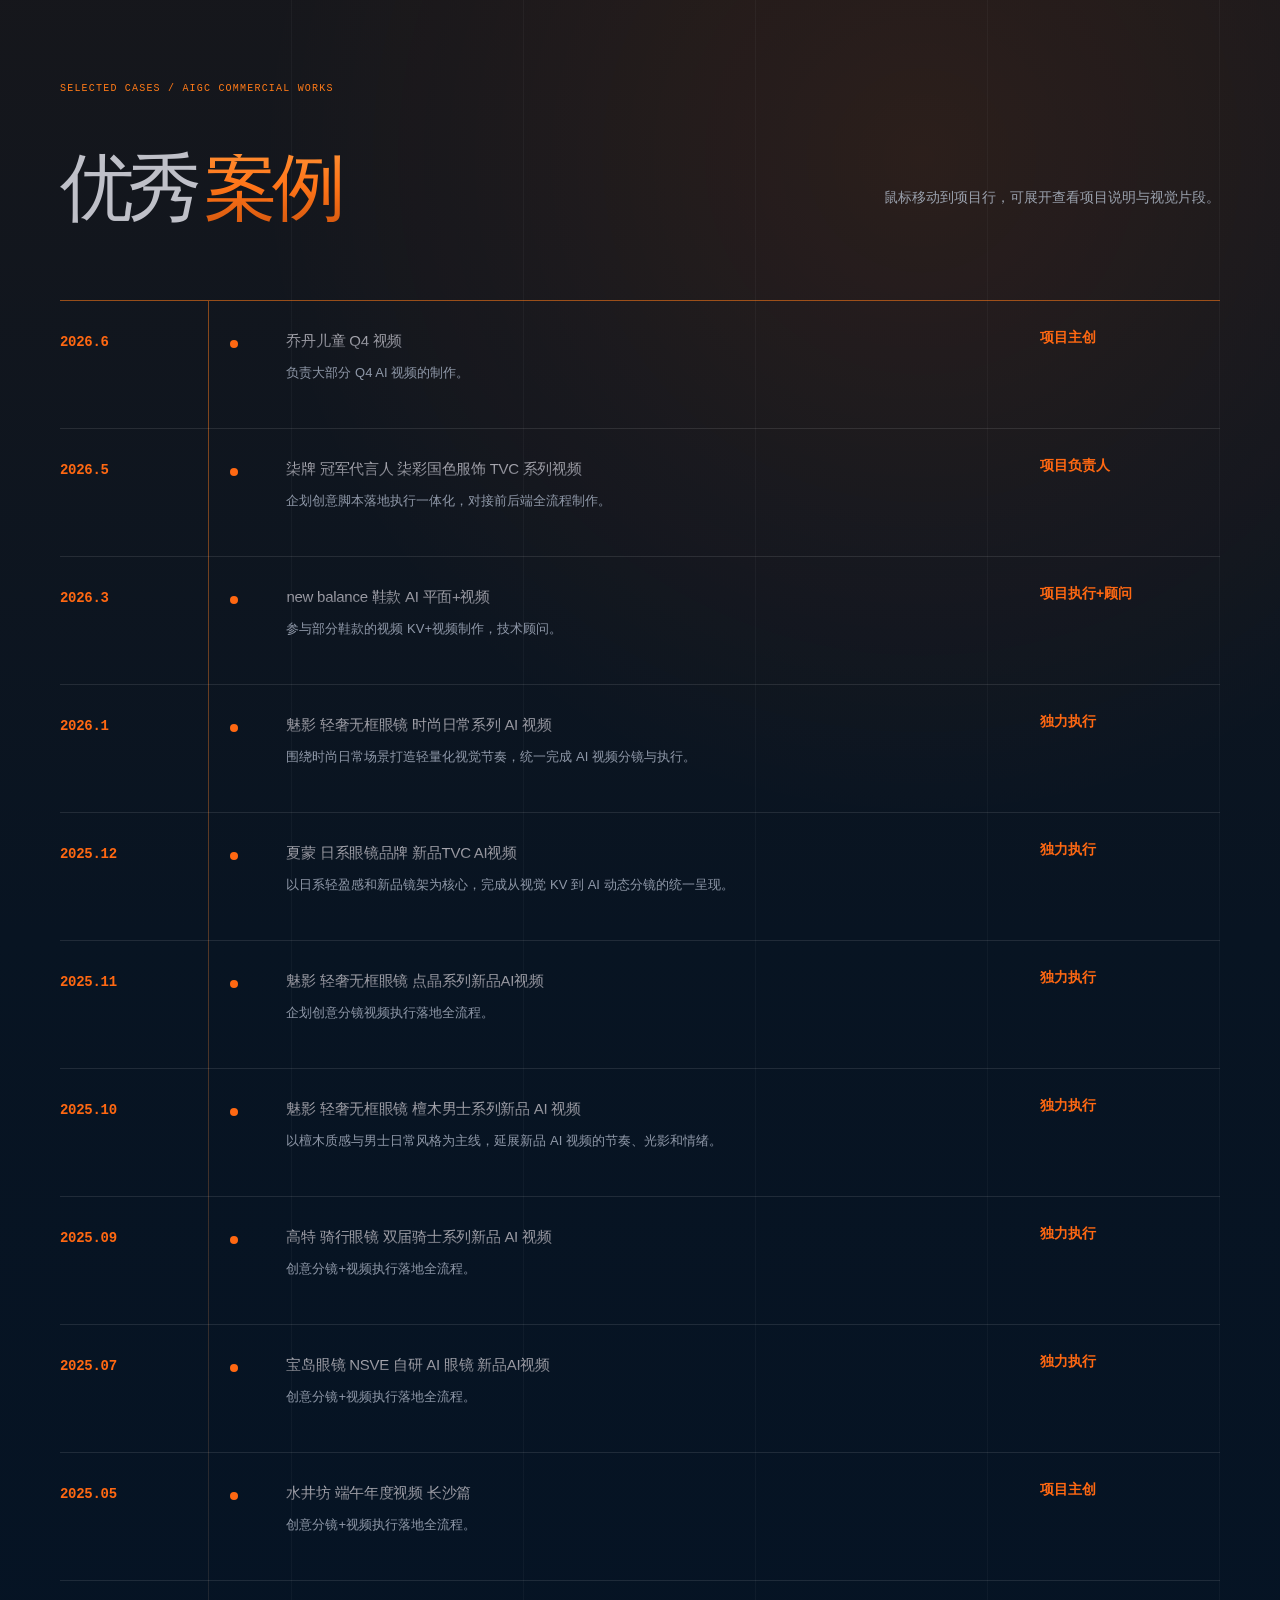
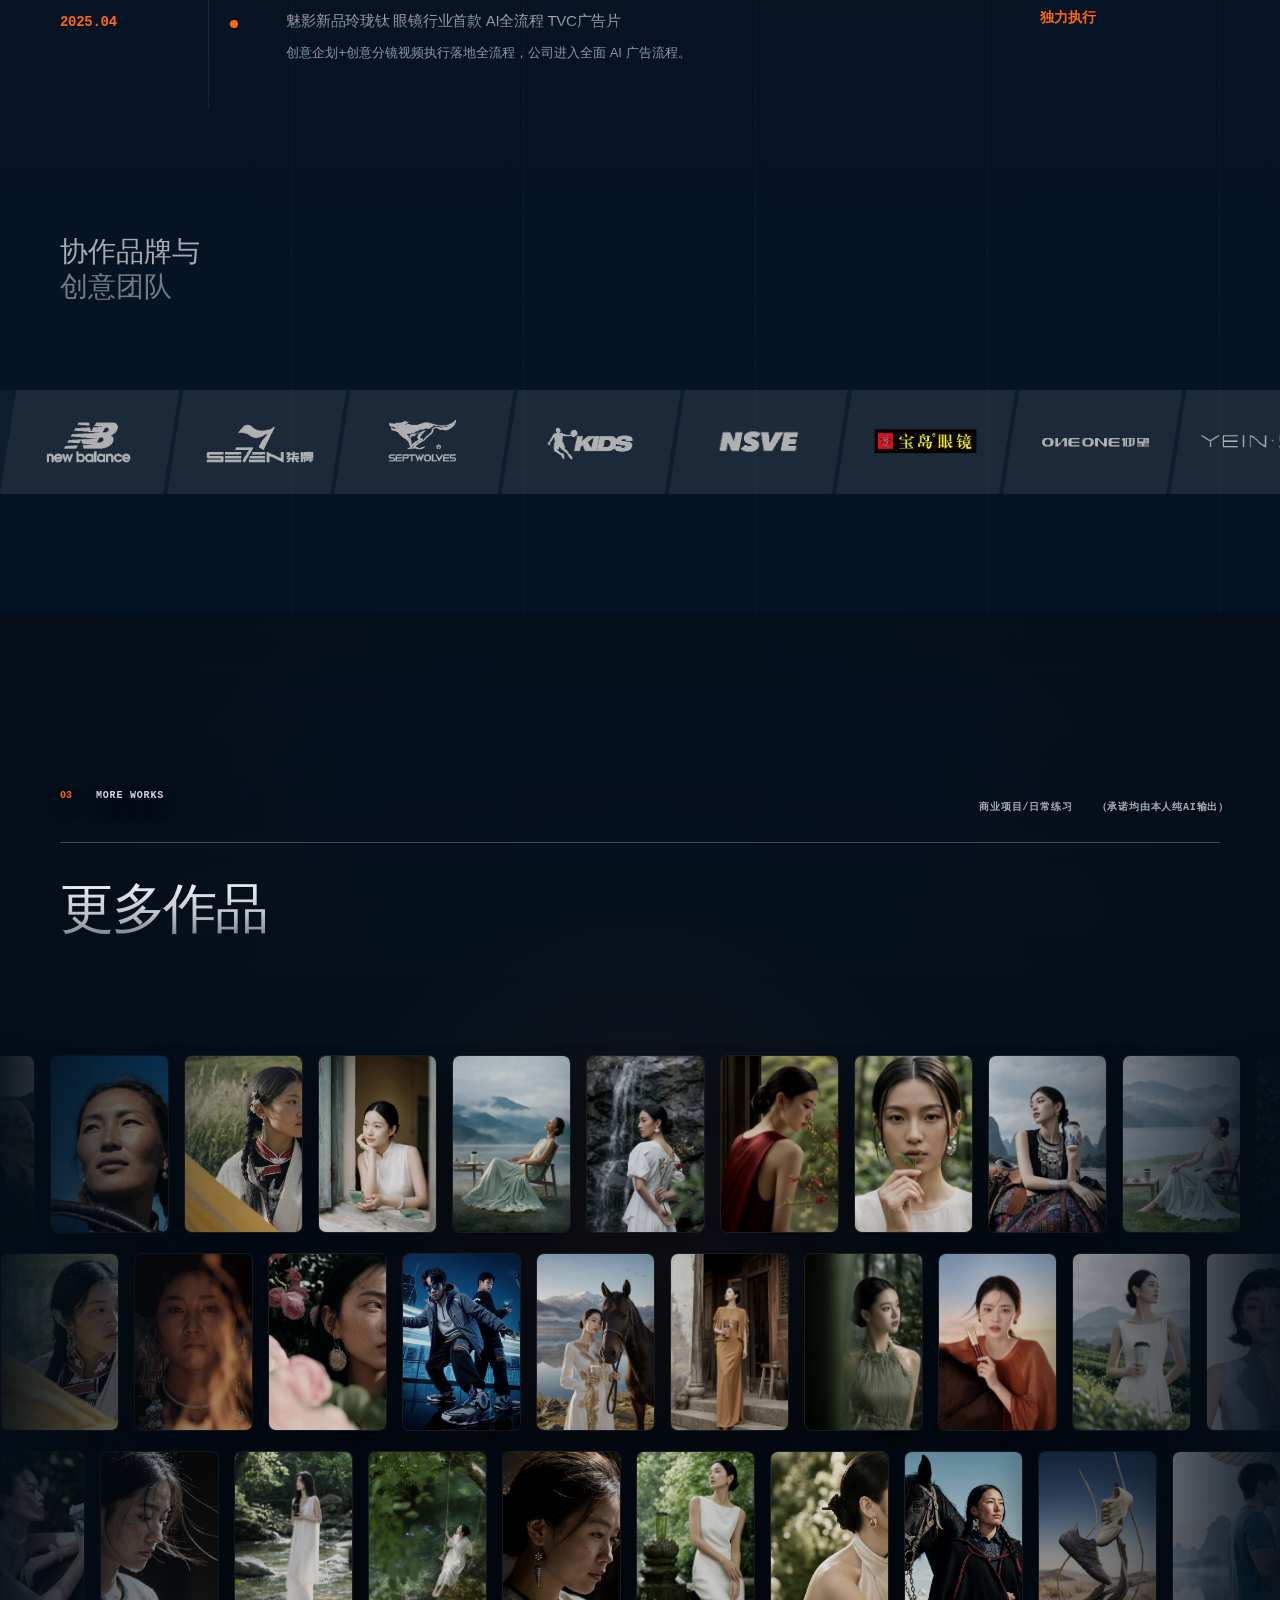
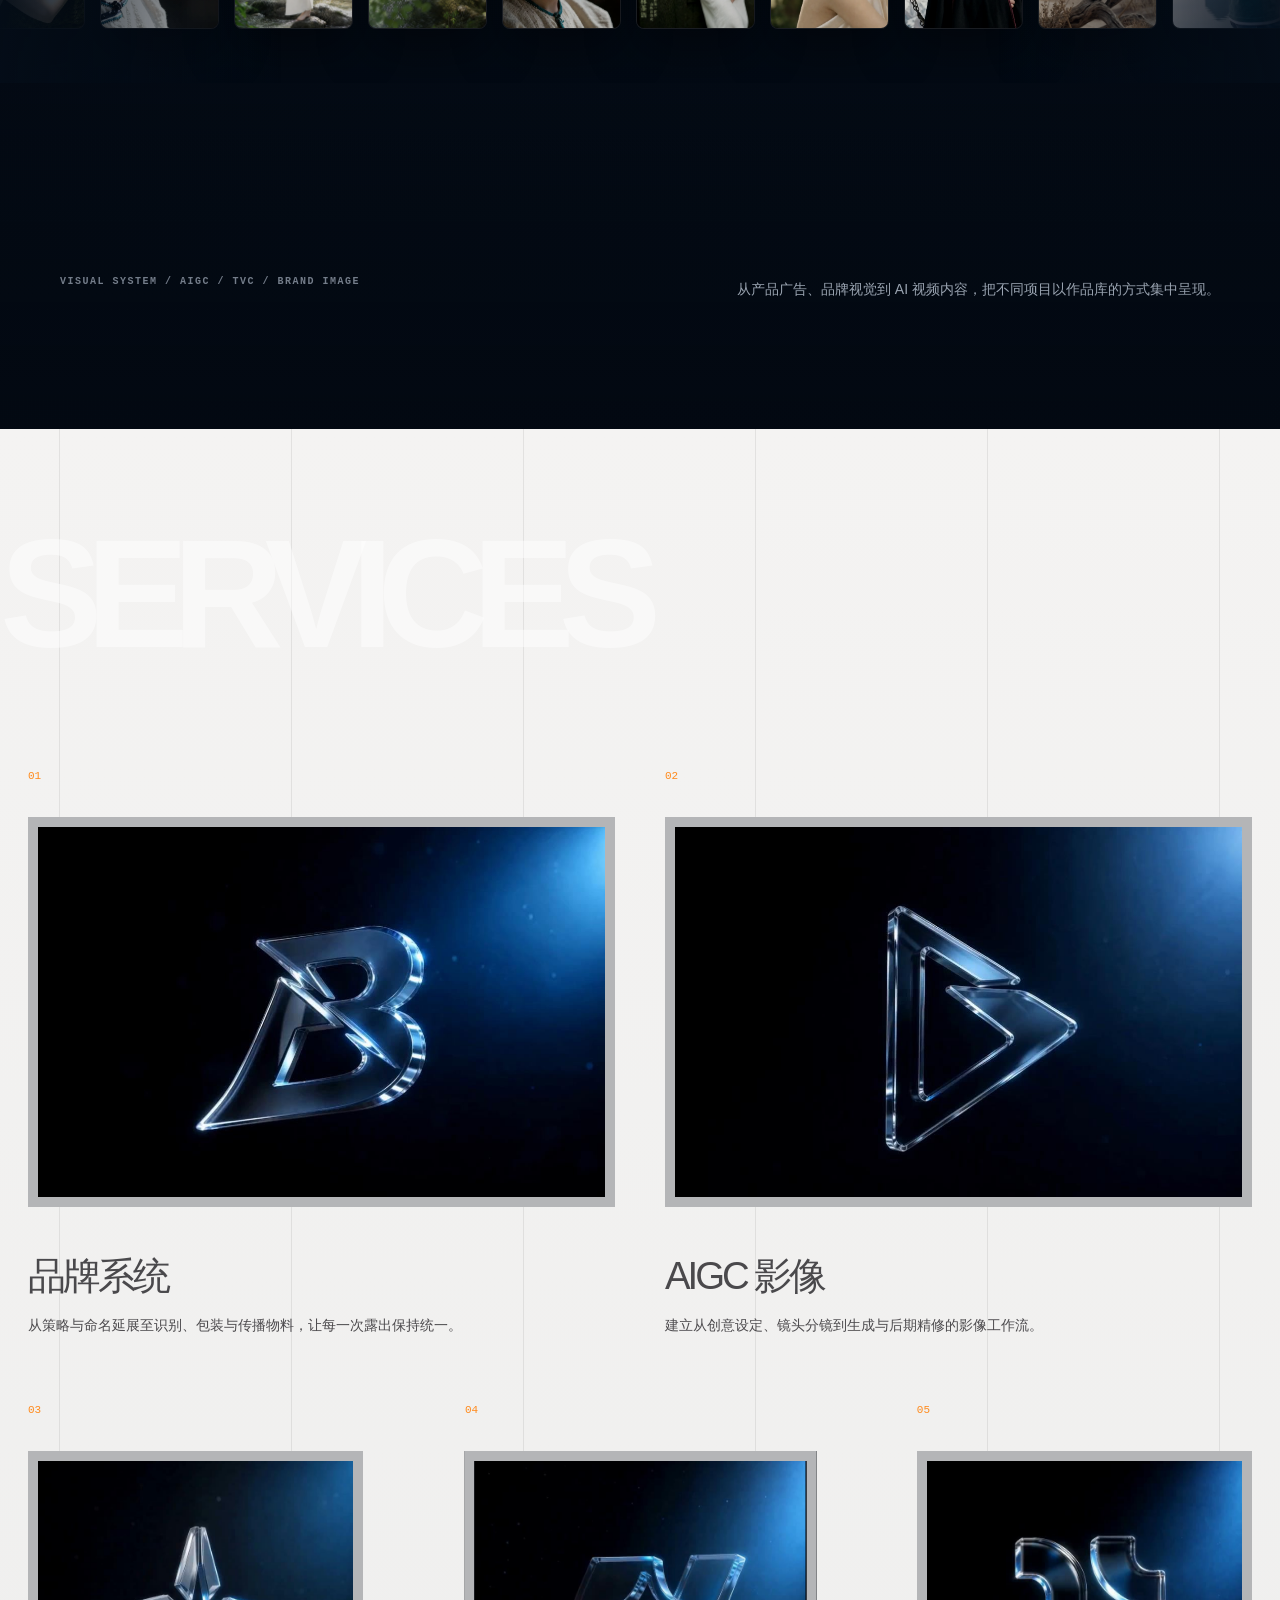
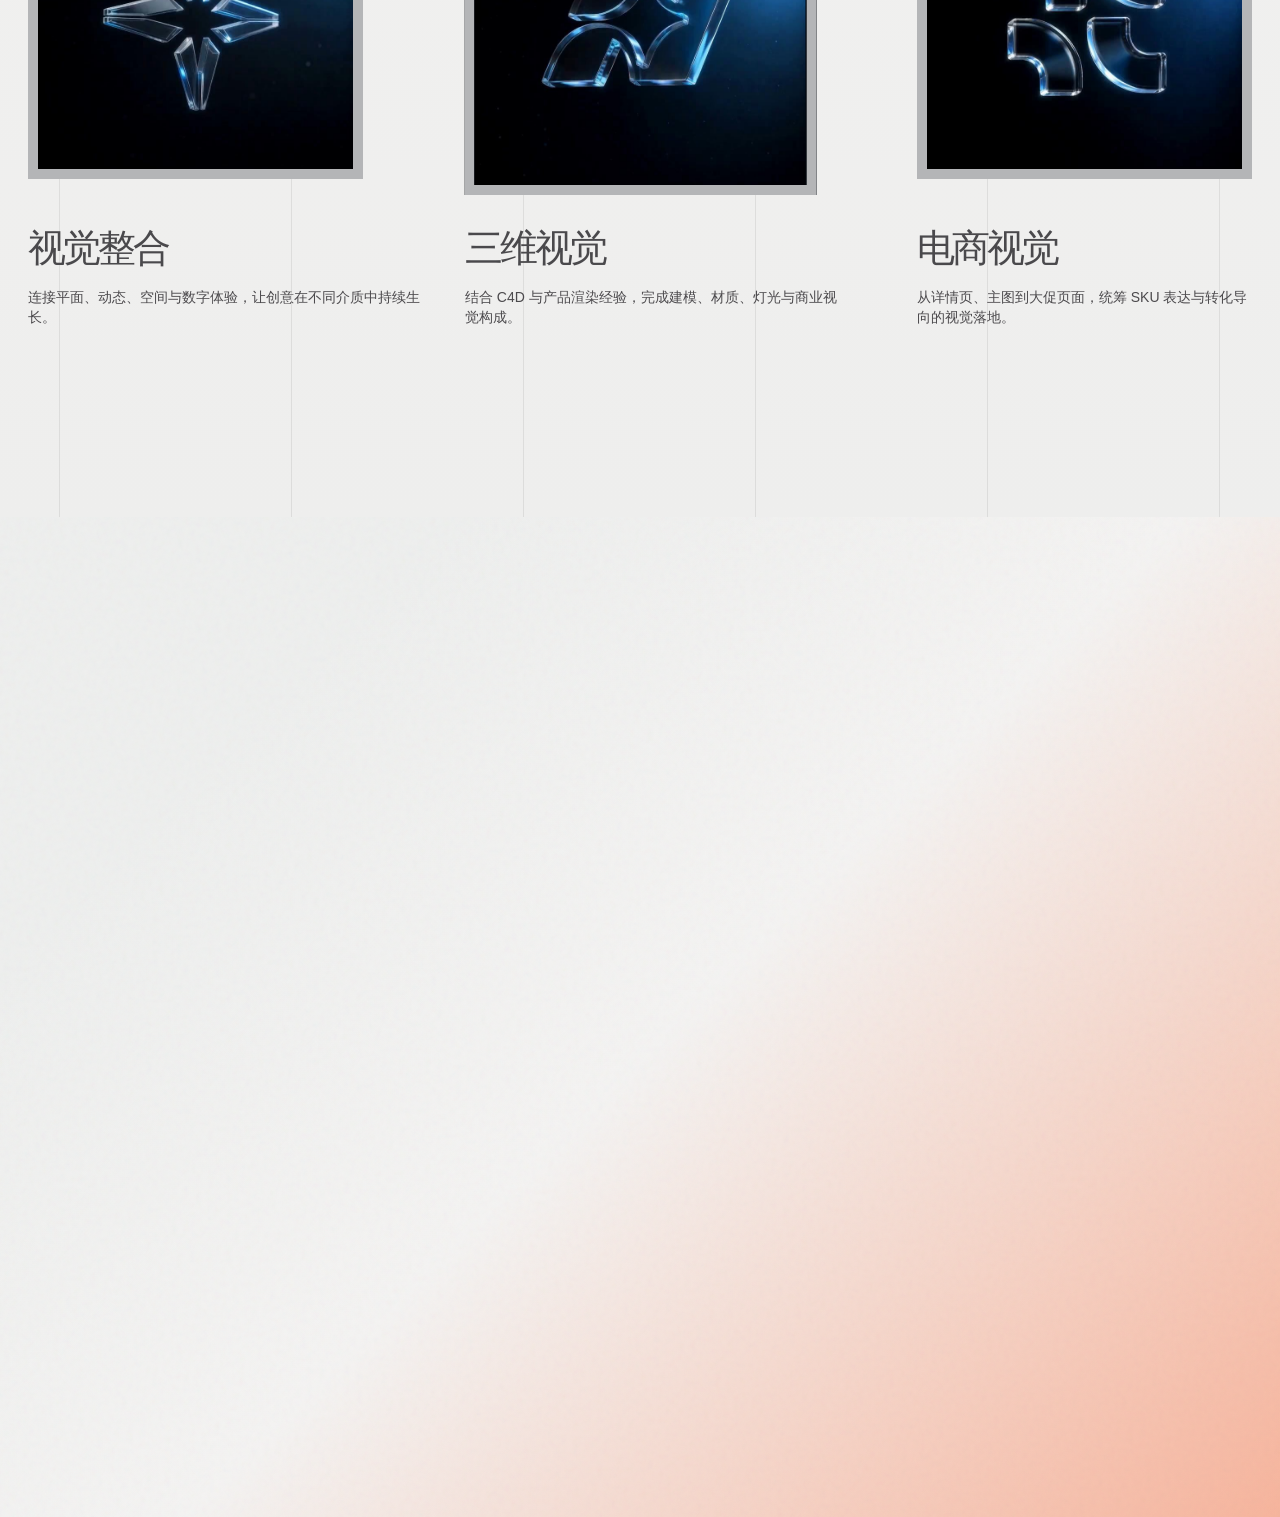
==== commit ea55ddfe: "Add brand planning secondary page" ====
--- a/index.html
+++ b/index.html
@@ -12,7 +12,7 @@
   </head>
   <body>
     <div id="root"></div>
-    <script src="/assets/latest-restore.js?v=LIMO-BRAND-VISUAL-PAGE-R1"></script>
+    <script src="/assets/latest-restore.js?v=LIMO-BRAND-PLANNING-PAGE-R1"></script>
     <script src="/assets/online-lite-overrides.js?v=LIMO-FEATURED-02-FULL-R1"></script>
   </body>
 </html>
